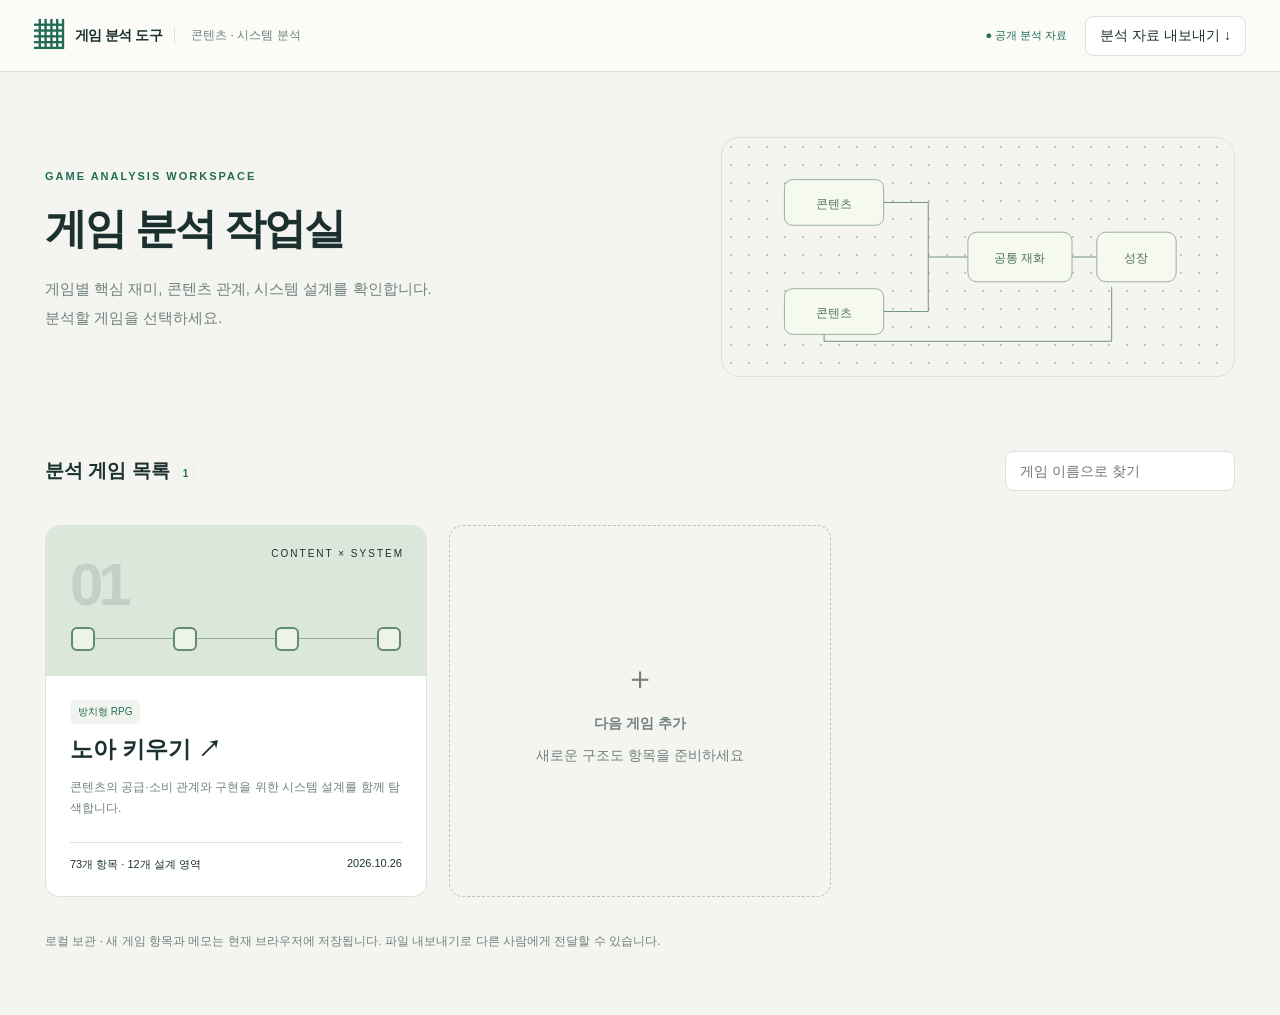
==== index.html @ ace0ba77 "Publish game analysis tool with source and update log" ====
<!doctype html><html lang="ko"><head><meta charset="utf-8"><meta name="viewport" content="width=device-width,initial-scale=1"><title>게임 분석 도구</title><style>:root{--ink:#1b302f;--muted:#70817d;--green:#226c56;--paper:#f4f5f0;--line:#dce3db;--orange:#bb733f;--resource:#b67822;--content:#397b93;--growth:#7c64a6;--exchange:#b26648;--result:#24785c}*{box-sizing:border-box}body{margin:0;background:var(--paper);color:var(--ink);font-family:'Malgun Gothic','Segoe UI',sans-serif;font-size:14px}button,input,select,textarea{font:inherit}button,a,select{touch-action:manipulation}button{border:1px solid var(--line);background:#fff;border-radius:8px;padding:10px 14px;cursor:pointer;color:var(--ink);transition:background .15s}button:hover{background:#eaf0e8}button:disabled{opacity:.45;cursor:default}button:focus-visible,a:focus-visible,input:focus-visible,select:focus-visible,summary:focus-visible{outline:3px solid #d1aa61;outline-offset:3px}a{color:inherit;text-decoration:none}.top{height:72px;padding:0 34px;display:flex;align-items:center;justify-content:space-between;border-bottom:1px solid var(--line);background:#fbfcf8;gap:16px}.brand{font-weight:800;letter-spacing:3px;display:flex;align-items:center;gap:12px}.brandmark{font-size:29px;color:var(--green)}.brandko{font-size:12px;font-weight:400;letter-spacing:0;border-left:1px solid var(--line);padding-left:16px;color:var(--muted)}.topright{display:flex;align-items:center;gap:18px}.localbadge{font-size:11px;color:var(--green)}.eyebrow{font-size:11px;letter-spacing:2px;color:var(--green);font-weight:bold}.library{max-width:1250px;margin:65px auto;padding:0 30px}.hero{display:grid;grid-template-columns:1.2fr 1fr;gap:60px;align-items:center;margin-bottom:65px}.hero h1{font-size:42px;letter-spacing:-2px;line-height:1.35;margin:18px 0}.hero p{font-size:15px;color:var(--muted);line-height:1.9}.hero-art{height:240px;background:radial-gradient(#bcccb8 1px,transparent 1px);background-size:18px 18px;border:1px solid var(--line);border-radius:18px;position:relative;overflow:hidden}.hero-art svg{width:100%;height:100%}.listbar{display:flex;justify-content:space-between;align-items:center;margin:25px 0}.listbar h2{font-size:19px}.librarysearch{padding:11px 14px;border:1px solid var(--line);border-radius:8px;background:white;width:230px}.games{display:grid;grid-template-columns:repeat(3,1fr);gap:22px}.gamecard{border:1px solid var(--line);background:#fff;border-radius:14px;overflow:hidden;transition:transform .2s,box-shadow .2s;display:block}.gamecard:hover{transform:translateY(-3px);box-shadow:0 10px 30px #1a332a12}.gamecover{height:150px;background:#dce7dc;position:relative;overflow:hidden;padding:24px}.gamecover .coverno{font-size:60px;letter-spacing:-5px;opacity:.12;font-weight:900}.gamecover .coverlabel{position:absolute;right:22px;top:22px;font-size:10px;letter-spacing:2px}.coverdots{position:absolute;left:25px;right:25px;bottom:25px;display:flex;align-items:center}.coverdots i{width:24px;height:24px;border:2px solid #618b73;border-radius:6px;background:#edf3e9}.coverdots b{height:1px;background:#92ad92;flex:1}.gamebody{padding:24px}.gamebody h3{font-size:23px;margin:10px 0}.gamebody p{font-size:12px;color:var(--muted);line-height:1.8}.meta{display:flex;justify-content:space-between;font-size:11px;border-top:1px solid var(--line);padding-top:14px;margin-top:22px}.tag{display:inline-block;font-size:10px;padding:5px 8px;border-radius:5px;background:#f1f4ee;color:var(--green)}.addcard{display:flex;flex-direction:column;align-items:center;justify-content:center;min-height:330px;background:transparent;border:1px dashed #b5c7b6;color:var(--muted);gap:14px}.addcard b{font-size:32px;font-weight:300}.libraryfoot{margin-top:36px;font-size:12px;color:var(--muted)}.gamehead{padding:24px 32px 20px}.breadcrumb{font-size:12px;color:var(--muted);margin-bottom:20px}.breadcrumb a:hover{text-decoration:underline}.gametitle{display:flex;align-items:center;gap:16px}.gametitle h1{font-size:30px;margin:0}.gamehead p{color:var(--muted);margin:12px 0}.tiles{display:grid;grid-template-columns:1fr 1fr;gap:14px;max-width:900px;margin-top:22px}.tile{text-align:left;display:grid;grid-template-columns:38px 1fr auto;gap:12px;align-items:center;padding:16px 20px;background:#fff}.tile.active{border:1.5px solid var(--green);background:#edf4ec}.tileicon{font-size:24px;color:var(--green)}.tile strong{display:block;font-size:15px;margin-bottom:5px}.tile small{color:var(--muted);font-size:11px}.tile .arrow{font-size:21px}.workspace{margin:0 24px 24px;background:#fff;border:1px solid var(--line);border-radius:12px;overflow:hidden}.mapbar{padding:15px 18px;display:flex;flex-wrap:wrap;align-items:center;gap:10px;border-bottom:1px solid var(--line);background:#fff}.mapbar h2{margin:0 15px 0 0;font-size:16px}.mapbar input{border:1px solid var(--line);border-radius:7px;padding:9px 12px;width:220px}.mapbar select{padding:9px;border:1px solid var(--line);border-radius:7px;background:white;max-width:210px}.spacer{flex:1}.smallbtn{padding:8px 10px;font-size:12px}.maphint{font-size:11px;color:var(--muted);padding:10px 18px;border-bottom:1px solid var(--line);display:flex;justify-content:space-between;gap:10px;background:#fafcf8}.legend{display:flex;gap:17px;flex-wrap:wrap}.legend span:before{content:'';display:inline-block;width:8px;height:8px;border-radius:3px;margin-right:5px;background:var(--c)}.maplayout{position:relative;display:flex}.viewport{height:680px;min-height:55vh;width:100%;overflow:auto;background-color:#f9fbf8;background-image:radial-gradient(#ccd8cb .7px,transparent .7px);background-size:22px 22px;position:relative;scrollbar-width:auto;scrollbar-color:#9aae99 #e8eee5}.viewport::-webkit-scrollbar{height:16px;width:12px}.viewport::-webkit-scrollbar-thumb{background:#9aae99;border:3px solid #e8eee5;border-radius:10px}.viewport::-webkit-scrollbar-track{background:#e8eee5}.mapworld{transform-origin:0 0;position:relative}.mapsvg{display:block;overflow:visible}.mapnode{cursor:pointer;outline:none}.mapnode rect{transition:stroke-width .15s,opacity .15s}.mapnode:hover rect,.mapnode:focus rect{stroke-width:2.4}.mapnode text{pointer-events:none}.mapnode.dim{opacity:.3}.mapnode.selected rect{stroke-width:3;filter:drop-shadow(0 4px 5px #18392322)}.edge{fill:none;stroke:#a4b9ab;stroke-width:1.2;opacity:.25;pointer-events:none}.edge.on{stroke:#4b7c5f;stroke-width:2.5;opacity:1}.edge.off{opacity:.045}.edge-label{font-size:11px;fill:#38634b;paint-order:stroke;stroke:#f9fbf8;stroke-width:5px;stroke-linejoin:round;pointer-events:none}.column-label{font-size:17px;font-weight:700;fill:#7b8e80;letter-spacing:1px}.panel{width:340px;flex-shrink:0;background:#fff;border-left:1px solid var(--line);max-height:680px;overflow:auto;padding:23px;display:none}.panel.open{display:block}.panelclose{float:right;padding:4px 8px;border:0;background:transparent}.panel h2{font-size:22px;line-height:1.5;margin-top:14px}.panel p{font-size:12px;line-height:1.9;color:var(--muted)}.panel h3{font-size:12px;margin:24px 0 10px}.panel ul{padding-left:16px;font-size:12px;line-height:1.9}.relationbutton{display:flex;justify-content:space-between;text-align:left;width:100%;margin:5px 0;font-size:12px;padding:9px}.relationbutton span{color:var(--muted);font-size:10px}.status{font-size:10px;padding:5px 8px;display:inline-block;border-radius:4px;background:#edf4ec;color:var(--green)}.status.proposal{background:#f0eafa;color:#715391}.status.unknown{background:#fff1d8;color:#987427}.panel textarea{width:100%;height:90px;border:1px solid var(--line);border-radius:7px;padding:10px;resize:vertical;font-size:12px}.savehint{font-size:10px!important}.sectionjump{display:flex;overflow:auto;gap:8px;padding:12px 18px;border-top:1px solid var(--line);background:#fff;white-space:nowrap}.sectionjump button{font-size:11px;padding:7px 12px}.mapfooter{display:flex;justify-content:space-between;padding:10px 18px;font-size:11px;color:var(--muted);background:#f7f9f4}.detailsarea{padding:25px 32px 65px}.detailsarea>h2{font-size:18px}.detailsarea>p{color:var(--muted);font-size:12px}.specgrid{display:grid;grid-template-columns:repeat(3,1fr);gap:15px}.specbox{background:white;border:1px solid var(--line);border-radius:10px;padding:18px}.specbox h3{font-size:15px;margin-top:0}.specbox p{font-size:12px;line-height:1.8;color:var(--muted)}.specbox button{font-size:12px}.schematable{width:100%;border-collapse:collapse;font-size:11px;margin:10px 0;overflow-wrap:anywhere}.schematable td,.schematable th{text-align:left;padding:8px;border-bottom:1px solid var(--line);vertical-align:top}.schematable th{color:var(--green);width:36%}.schematable code{font-size:10px}.systemdetail{background:white;border:1px solid var(--line);border-radius:10px;padding:25px;margin-top:20px;display:grid;grid-template-columns:1fr 1.4fr;gap:35px}.systemdetail h3{margin:0 0 10px}.systemdetail h4{font-size:12px;margin-top:25px}.systemdetail ul{padding-left:18px;font-size:12px;line-height:1.9}.notice{background:#f4f0e5;color:#80683c!important;padding:12px;border-radius:7px;font-size:12px;line-height:1.8}.empty{padding:60px;text-align:center;color:var(--muted)}dialog{max-width:520px;width:calc(100% - 35px);border:1px solid var(--line);border-radius:15px;padding:30px;color:var(--ink);box-shadow:0 20px 100px #0003}dialog::backdrop{background:#18332755}dialog h2{font-size:24px}dialog p{font-size:13px;line-height:1.9;color:var(--muted)}dialog label{display:block;font-size:12px;margin:18px 0}dialog input:not([type=checkbox]){display:block;width:100%;padding:12px;border:1px solid var(--line);border-radius:7px;margin-top:7px}.dialogbuttons{display:flex;justify-content:flex-end;gap:10px;margin-top:25px}.primary{background:var(--green);color:#fff;border-color:var(--green)}.primary:hover{background:#1a5745}.check{display:flex;align-items:center;gap:8px}#toast{position:fixed;bottom:25px;left:50%;transform:translateX(-50%);padding:13px 22px;background:#203e31;color:white;border-radius:9px;opacity:0;pointer-events:none;z-index:100;transition:opacity .2s;font-size:13px}#toast.visible{opacity:1}.tablewrap{overflow:auto}.legacytable{border-collapse:collapse;font-size:12px;min-width:1100px;width:100%}.legacytable th,.legacytable td{border:1px solid var(--line);padding:12px;vertical-align:top;background:#fff}.legacytable th{background:#e9f0e6}.legacytable ul{padding-left:15px;line-height:1.8;margin:0}details{margin:12px 0}summary{cursor:pointer;font-size:13px;padding:13px;background:#eaf0e6;border-radius:7px}.searchresults{display:flex;gap:7px;overflow:auto;max-width:100%;padding:0 18px;background:#f7faf5}.searchresults:not(:empty){padding:9px 18px}.searchresults button{white-space:nowrap;font-size:11px;padding:7px}.keyboardhint{font-size:11px;color:var(--muted)}@media(max-width:900px){.brandko{display:none}.top{padding:0 16px}.localbadge{display:none}.topright{gap:5px}.hero{grid-template-columns:1fr;gap:20px}.hero-art{height:170px}.hero h1{font-size:33px}.games{grid-template-columns:repeat(2,1fr)}.specgrid{grid-template-columns:1fr 1fr}.panel{position:absolute;right:0;top:0;z-index:4;box-shadow:-8px 0 25px #18392315;max-width:90%}.systemdetail{grid-template-columns:1fr}.maphint{flex-direction:column}.tiles{grid-template-columns:1fr 1fr}.tile{padding:12px;grid-template-columns:1fr}.tileicon,.tile .arrow{display:none}.workspace{margin:0 10px 20px}.gamehead{padding:20px}.detailsarea{padding:20px}.hero-art{display:none}}@media(max-width:550px){.games,.specgrid{grid-template-columns:1fr}.library{margin-top:30px}.topright button{font-size:11px;padding:9px}.brand{font-size:14px}.listbar{align-items:flex-start;gap:10px;flex-direction:column}.mapbar input{width:170px}.mapbar h2{width:100%}.viewport{height:620px}.gametitle h1{font-size:24px}}

.workspace.expanded{position:fixed;inset:8px;margin:0;z-index:50;box-shadow:0 0 0 20px #f4f5f0}.expanded .viewport{height:calc(100vh - 202px);min-height:0}.expanded .panel{max-height:calc(100vh - 202px)}.fielditem{display:inline-block;margin:4px 8px 4px 0}.fielditem code{display:block;color:#88958c}.schematable td{line-height:1.6}.mapnode.selected{opacity:1}

.workspace.expanded{display:flex;flex-direction:column}.expanded .maplayout{flex:1;min-height:0}.expanded .viewport{height:100%;min-height:0}.expanded .panel{height:100%;max-height:none}.expanded .mapbar,.expanded .maphint,.expanded .sectionjump,.expanded .mapfooter,.expanded .searchresults{flex-shrink:0}

.viewport{cursor:grab;touch-action:none;user-select:none}.viewport.panning,.viewport.panning *{cursor:grabbing!important}.viewport .mapnode{cursor:pointer}

.tiles{grid-template-columns:repeat(3,minmax(0,1fr))}@media(max-width:800px){.tiles{grid-template-columns:1fr}}

.cyclemap .edge{opacity:.8;stroke-width:2}.cyclemap .edge.off{opacity:.08}.cyclemap .edge-label{paint-order:stroke;stroke:#f8faf7;stroke-width:5px;stroke-linejoin:round}.return-link{cursor:pointer}.return-link:hover rect{fill:#e2eee5;stroke-width:2}

.fun-summary{margin-top:18px;padding:18px 22px;background:#edf3e9;border-left:3px solid #528365;display:flex;gap:18px;flex-wrap:wrap;color:#31543d}.fun-summary small{color:#748275}

.loop-entry{max-width:1440px;margin:auto;padding:26px 32px 50px}.loop-intro{display:grid;grid-template-columns:1.3fr 1fr;gap:60px;align-items:center;padding:30px 0 36px}.loop-kicker{color:#5b765d;font-size:13px;letter-spacing:2px;font-weight:700}.loop-intro h1{font-size:clamp(32px,3.6vw,54px);letter-spacing:-2px;line-height:1.19;margin:17px 0;color:#173d31}.loop-intro p{font-size:15px;line-height:1.9;color:#677668}.fun-pillars{display:grid;gap:18px}.fun-pillars>div{display:flex;gap:18px;align-items:center;padding-bottom:15px;border-bottom:1px solid #dce3d8}.fun-pillars b{font-size:13px;color:#79906c}.fun-pillars strong{display:block;font-size:17px;color:#294c38}.fun-pillars small{display:block;margin-top:6px;color:#72806f;font-size:13px}.loop-tabs{display:flex;gap:32px;margin-bottom:22px;border-bottom:1px solid #d7dfd3}.loop-tabs a{padding:14px 0;color:#788675;font-weight:600;text-decoration:none}.loop-tabs a.active{color:#214f39;border-bottom:3px solid #426846}.cycle-stage{background:#14382f;border-radius:24px;overflow:hidden;box-shadow:0 18px 48px #183d3014}.cycle-stage>header{display:flex;justify-content:space-between;align-items:center;padding:28px 34px 0;color:#f1f4e7}.cycle-stage>header span{font-size:10px;letter-spacing:3px;color:#b5cd90}.cycle-stage h2{font-size:22px;margin:8px 0 0}.cycle-stage>header button{background:transparent;color:#dbe7cf;border-color:#567464}.cycle-surface{width:100%;overflow:auto;cursor:grab;touch-action:none}.showcase-svg{display:block;width:100%;min-width:780px;height:auto}.cycle-step{cursor:pointer;outline:none}.cycle-step rect{transition:fill .18s,stroke .18s}.cycle-step:hover rect,.cycle-step:focus-visible rect{fill:#e7edce;stroke:#bdd985;stroke-width:3}.cycle-step.chosen rect{fill:#d9e9b0;stroke:#c3df82;stroke-width:4}.cycle-caption{display:flex;gap:24px;align-items:baseline;margin:0 34px 24px;padding:18px 0;border-top:1px solid #547362;color:#d7e3d3;min-height:62px}.cycle-caption span{white-space:nowrap;color:#c7dc92;font-size:13px;font-weight:600}.cycle-caption p{margin:0;font-size:14px;line-height:1.7}.support-loops{display:grid;grid-template-columns:repeat(3,1fr);background:#edf1e5;gap:1px}.support-loops article{padding:26px 30px;border-right:1px solid #d6dfca}.support-loops span{color:#798b65;font-size:12px}.support-loops h3{font-size:16px;margin:11px 0;color:#294f38}.support-loops p{font-size:13px;line-height:1.8;color:#74806d}.support-loops b{font-size:12px;font-weight:500;color:#587446}.cycle-footnote{font-size:12px;color:#85907c;margin:20px 0}@media(max-width:800px){.loop-entry{padding:20px 18px}.loop-intro{grid-template-columns:1fr;gap:24px}.loop-tabs{gap:18px;font-size:12px}.support-loops{grid-template-columns:1fr}.cycle-caption{display:block}.cycle-caption p{margin-top:10px}}

.loop-intro{grid-template-columns:1fr;padding:22px 0 30px;gap:22px}.loop-intro h1{font-size:32px;margin:12px 0}.loop-intro h1 br{display:none}.loop-intro>div>p{display:none}.fun-pillars{grid-template-columns:repeat(3,1fr);gap:16px}.fun-pillars>div{align-items:flex-start;padding:22px 18px;background:#eaf0e1;border:1px solid #dce5cf;border-radius:12px}.fun-pillars strong{font-size:17px;line-height:1.5}.fun-pillars small{line-height:1.7}@media(max-width:800px){.fun-pillars{grid-template-columns:1fr}.loop-intro h1{font-size:27px}}

.compact-loop{padding-top:15px}.compact-title{display:flex;align-items:baseline;gap:18px;margin:12px 0}.compact-title h1{font-size:25px;margin:0}.compact-title span{font-size:13px;color:#71816b}.compact-loop .fun-pillars>div{padding:16px}.compact-loop .fun-pillars strong{font-size:16px}.compact-loop .loop-tabs{margin:12px 0 14px}.compact-loop .cycle-stage>header{padding:18px 28px 0}.compact-loop .cycle-stage h2{font-size:18px;margin:0}.compact-loop .cycle-caption{margin:0 28px;padding:12px 0;min-height:48px}.compact-loop .cycle-footnote{margin:10px 0}

.atlas-navigation{margin:24px 0}.nav-heading{display:flex;align-items:baseline;gap:16px;margin:0 0 12px}.nav-heading strong{color:#294a38;font-size:15px}.nav-heading span{color:#84907e;font-size:12px}.atlas-cards{display:grid;grid-template-columns:repeat(3,minmax(0,1fr));gap:14px}.atlas-choice{display:block;text-decoration:none;background:#fff;border:1px solid #ccd9c7;border-radius:12px;padding:19px 21px;transition:background .15s,transform .15s,box-shadow .15s;color:#234833}.atlas-choice:hover{transform:translateY(-3px);background:#f2f6eb;box-shadow:0 8px 20px #244e3210}.atlas-choice:focus-visible{outline:3px solid #56815c;outline-offset:3px}.atlas-choice.current{background:#e6eedb;border:2px solid #6d8c59;padding:18px 20px}.choice-top{display:flex;justify-content:space-between;color:#819374;font-size:11px}.choice-top b{font-weight:500;color:#426837}.atlas-choice h3{font-size:21px;margin:12px 0 7px;letter-spacing:-.5px}.atlas-choice p{font-size:13px;color:#71806a;margin:0 0 20px}.atlas-choice>strong{font-size:12px;font-weight:600;color:#3b6b40}.atlas-quick{position:fixed;top:10px;left:50%;transform:translate(-50%,-100px);opacity:0;pointer-events:none;z-index:90;background:#fffffff5;box-shadow:0 6px 28px #173b3026;border:1px solid #cfdac7;border-radius:12px;padding:8px;display:flex;gap:5px;align-items:center;transition:transform .18s,opacity .18s;white-space:nowrap}.atlas-quick.visible{transform:translate(-50%,0);opacity:1;pointer-events:auto}.atlas-quick>span{font-size:12px;color:#71826c;padding:0 12px}.atlas-quick a{padding:10px 15px;border-radius:7px;font-size:13px;text-decoration:none;color:#49603f}.atlas-quick a[aria-current]{background:#214d39;color:white}.atlas-quick a:hover{background:#e6eedb;color:#214d39}@media(max-width:700px){.atlas-cards{grid-template-columns:1fr}.atlas-choice p{margin-bottom:10px}.atlas-quick>span{display:none}.atlas-quick a{padding:10px;font-size:12px}}

.atlas-cards{grid-template-columns:repeat(2,minmax(0,1fr))}.compact-loop .cycle-stage{margin-top:22px}.compact-loop .atlas-navigation{border-top:1px solid #d6dfcd;padding-top:22px}@media(max-width:700px){.atlas-cards{grid-template-columns:1fr}}

.back-actions{display:flex;align-items:center;gap:10px;margin:0 0 20px}.back-actions a{display:inline-flex;padding:9px 14px;border:1px solid #cbd9c6;border-radius:8px;background:#fff;text-decoration:none;color:#30513b;font-size:13px;font-weight:600}.back-actions a:hover{background:#e6eedb;border-color:#7e9b69}.back-actions a:focus-visible{outline:3px solid #71965d;outline-offset:2px}.back-actions span{font-size:12px;color:#85917c;margin-left:6px}.brand{letter-spacing:-.5px}.brandko{letter-spacing:0}.hero h1{font-size:42px}@media(max-width:700px){.brandko,.back-actions span{display:none}.atlas-quick a{font-size:11px;padding:9px 7px}}
</style></head><body>
<header class="top"><a href="#" class="brand"><span class="brandmark">▦</span> 게임 분석 도구 <span class="brandko">콘텐츠 · 시스템 분석</span></a><div class="topright"><span class="localbadge">● 공개 분석 자료</span><button id="export">분석 자료 내보내기 ↓</button></div></header>
<main id="app"></main>
<dialog id="newDialog"><form id="newForm"><span class="eyebrow">NEW GAME</span><h2>게임 항목 추가</h2><p>빈 구조도 항목을 이 브라우저에 보관합니다.</p><label>게임 이름<input name="name" required maxlength="60" placeholder="게임 이름을 입력하세요"></label><label>장르<input name="genre" maxlength="50" placeholder="예: 액션 RPG"></label><div class="dialogbuttons"><button type="button" data-close>취소</button><button class="primary">추가</button></div></form></dialog>
<dialog id="exportDialog"><span class="eyebrow">SHARE A COPY</span><h2>분석 자료 내보내기</h2><p>구조도와 게임 목록이 담긴 HTML 파일을 내려받습니다. 받는 사람은 브라우저에서 열어 볼 수 있습니다.</p><p class="notice">공개 분석 자료입니다. 개인 메모와 추가한 게임 항목은 현재 브라우저에만 저장됩니다. 메모를 포함하여 내보낼 때는 공유할 내용을 확인하세요.</p><label class="check"><input type="checkbox" id="includeNotes"> 이 브라우저에 저장한 메모도 포함</label><div class="dialogbuttons"><button data-close>취소</button><button class="primary" id="download">파일 내려받기</button></div></dialog>
<div id="toast" role="status"></div><script id="atlas-data" type="application/json">{"version": 1, "title": "게임 구조도 아카이브", "games": [{"id": "noah", "name": "노아 키우기", "genre": "방치형 RPG", "description": "콘텐츠의 공급·소비 관계와 구현을 위한 시스템 설계를 함께 탐색합니다.", "updated": "2026.10.26", "loop": {"nodes": [{"id": "play", "label": "01 자동 전투·파밍", "kind": "content", "x": 60, "y": 130, "w": 280, "h": 105, "desc": "필드 사냥 · 재료 던전", "status": "기획 해석"}, {"id": "earn", "label": "02 보상 축적", "kind": "resource", "x": 430, "y": 130, "w": 280, "h": 105, "desc": "골드 · 경험치 · 전용 재료", "status": "기획 해석"}, {"id": "grow", "label": "03 성장·편성", "kind": "growth", "x": 800, "y": 130, "w": 280, "h": 105, "desc": "스탯 · 장비 · 스킬 · 동료", "status": "기획 해석"}, {"id": "test", "label": "04 성장 확인", "kind": "result", "x": 1170, "y": 130, "w": 280, "h": 105, "desc": "스테이지 · 탑 · 보스 도전", "status": "기획 해석"}, {"id": "goal", "label": "05 다음 목표", "kind": "result", "x": 1170, "y": 440, "w": 280, "h": 105, "desc": "막힌 단계 · 각성 · 수집 목표", "status": "기획 해석"}, {"id": "choose", "label": "06 필요한 재료 선택", "kind": "content", "x": 60, "y": 440, "w": 280, "h": 105, "desc": "부족한 재료의 파밍처로 복귀", "status": "기획 해석"}, {"id": "idle", "label": "시간 축적", "kind": "content", "x": 430, "y": 770, "w": 280, "h": 105, "desc": "오프라인 보상 · 정령 파견", "status": "기획 해석"}, {"id": "collect", "label": "수집·중복 활용", "kind": "growth", "x": 800, "y": 770, "w": 280, "h": 105, "desc": "소환 → 신규 획득 · 강화 · 추가 성장(확인 필요)", "status": "기획 해석"}, {"id": "mission", "label": "행동 목표·보상", "kind": "content", "x": 1170, "y": 770, "w": 280, "h": 105, "desc": "미션 · 업적 · 패스 진행", "status": "기획 해석"}], "edges": [{"source": "play", "target": "earn", "label": "직접 보상"}, {"source": "earn", "target": "grow", "label": "재료 투입"}, {"source": "grow", "target": "test", "label": "성능 변화"}, {"source": "test", "target": "goal", "label": "다음 도전 설정"}, {"source": "goal", "target": "choose", "label": "성장 과제 선택"}, {"source": "choose", "target": "play", "label": "반복 파밍"}, {"source": "idle", "target": "earn", "label": "복귀 후 보상 수령"}, {"source": "earn", "target": "collect", "label": "소환 재화 사용"}, {"source": "collect", "target": "grow", "label": "보유·편성·강화"}, {"source": "test", "target": "mission", "label": "목표 진행"}, {"source": "mission", "target": "earn", "label": "달성 보상"}], "width": 1550, "height": 1050}, "nodes": [{"id": "field", "label": "필드·스테이지", "kind": "content", "x": 60, "y": 160, "desc": "자동 사냥 · 보스 · 반복", "items": ["골드", "경험치"], "status": "관찰 확인"}, {"id": "offline", "label": "오프라인 보상", "kind": "content", "x": 60, "y": 305, "desc": "접속하지 않은 시간의 보상", "items": ["골드", "경험치"], "status": "관찰 확인"}, {"id": "quests", "label": "미션", "kind": "content", "x": 60, "y": 450, "desc": "일일 · 주간 · 반복", "items": ["완료 보상", "단계 보상"], "status": "관찰 확인"}, {"id": "achieve", "label": "업적", "kind": "content", "x": 60, "y": 595, "desc": "처치 · 보스 참여 누적", "items": ["다이아", "칭호"], "status": "관찰 확인"}, {"id": "attendance", "label": "출석", "kind": "content", "x": 60, "y": 740, "desc": "일일 · 신규 출석", "items": ["다이아", "강화석", "소환권"], "status": "관찰 확인"}, {"id": "passes", "label": "패스", "kind": "content", "x": 60, "y": 885, "desc": "레벨업 · 몬스터 · 시즌", "items": ["무료 보상", "프리미엄 보상"], "status": "관찰 확인"}, {"id": "events", "label": "이벤트", "kind": "content", "x": 60, "y": 1030, "desc": "7일 미션 · 카페 쿠폰", "items": ["다이아", "스킬 소환권"], "status": "관찰 확인"}, {"id": "dispatch", "label": "정령 파견", "kind": "content", "x": 60, "y": 1175, "desc": "동료 배치 · 등급 · 시간", "items": ["다이아", "종류별 강화석"], "status": "관찰 확인"}, {"id": "guildraid", "label": "길드 월드보스", "kind": "content", "x": 60, "y": 1320, "desc": "길드 총피해 · 일일 도전", "items": ["골드·다이아 보상 표시", "정산 조건 확인 필요"], "status": "확인 필요"}, {"id": "worldboss", "label": "월드보스", "kind": "content", "x": 60, "y": 1465, "desc": "주간 도전 · 단계 보상", "items": ["최초 클리어 다이아", "추가 보상 확인 필요"], "status": "관찰 확인"}, {"id": "weaponDungeon", "label": "작열하는 대지", "kind": "content", "x": 520, "y": 160, "desc": "무기 강화석", "items": [], "status": "관찰 확인"}, {"id": "armorDungeon", "label": "설산의 얼음 동굴", "kind": "content", "x": 520, "y": 305, "desc": "방어구 강화석", "items": [], "status": "관찰 확인"}, {"id": "accDungeon", "label": "숨겨진 깊은 숲", "kind": "content", "x": 520, "y": 450, "desc": "장신구 강화석", "items": [], "status": "관찰 확인"}, {"id": "goldDungeon", "label": "금광 보물 던전", "kind": "content", "x": 520, "y": 595, "desc": "골드", "items": [], "status": "관찰 확인"}, {"id": "diaDungeon", "label": "다이아 광산", "kind": "content", "x": 520, "y": 740, "desc": "다이아", "items": [], "status": "관찰 확인"}, {"id": "relicDungeon", "label": "유물이 넘쳐나는 유적지", "kind": "content", "x": 520, "y": 885, "desc": "유물", "items": [], "status": "관찰 확인"}, {"id": "awakeningDungeon", "label": "각성 던전", "kind": "content", "x": 520, "y": 1030, "desc": "각성 클리어 조건", "items": [], "status": "관찰 확인"}, {"id": "tower", "label": "무한 탑", "kind": "content", "x": 520, "y": 1175, "desc": "층 진행 · 다이아", "items": [], "status": "관찰 확인"}, {"id": "gold", "label": "골드", "kind": "resource", "x": 1220, "y": 140, "desc": "공급처와 사용처가 모이는 공통 노드", "items": ["직접 지급 콘텐츠만 획득처로 연결", "입장권 구매는 골드 획득처가 아님", "골드 판매 상품의 존재 여부는 확인 필요"], "status": "관찰 확인"}, {"id": "xp", "label": "경험치", "kind": "resource", "x": 1220, "y": 273, "desc": "레벨 성장에 사용되는 경험치 보상", "items": [], "status": "관찰 확인"}, {"id": "dia", "label": "다이아", "kind": "resource", "x": 1220, "y": 406, "desc": "공급처와 사용처가 모이는 공통 노드", "items": [], "status": "관찰 확인"}, {"id": "wstone", "label": "무기 강화석", "kind": "resource", "x": 1220, "y": 539, "desc": "공급처와 사용처가 모이는 공통 노드", "items": [], "status": "관찰 확인"}, {"id": "astone", "label": "방어구 강화석", "kind": "resource", "x": 1220, "y": 672, "desc": "공급처와 사용처가 모이는 공통 노드", "items": [], "status": "관찰 확인"}, {"id": "jstone", "label": "장신구 강화석", "kind": "resource", "x": 1220, "y": 805, "desc": "공급처와 사용처가 모이는 공통 노드", "items": [], "status": "관찰 확인"}, {"id": "cstone", "label": "동료 강화석", "kind": "resource", "x": 1220, "y": 938, "desc": "공급처와 사용처가 모이는 공통 노드", "items": [], "status": "관찰 확인"}, {"id": "relic", "label": "유물", "kind": "resource", "x": 1220, "y": 1071, "desc": "공급처와 사용처가 모이는 공통 노드", "items": [], "status": "관찰 확인"}, {"id": "treasure", "label": "보물", "kind": "resource", "x": 1220, "y": 1204, "desc": "공급처와 사용처가 모이는 공통 노드", "items": [], "status": "관찰 확인"}, {"id": "bosscoin", "label": "보스 코인", "kind": "resource", "x": 1220, "y": 1337, "desc": "공급처와 사용처가 모이는 공통 노드", "items": [], "status": "확인 필요"}, {"id": "stella", "label": "스텔라", "kind": "resource", "x": 1220, "y": 1470, "desc": "공급처와 사용처가 모이는 공통 노드", "items": [], "status": "관찰 확인"}, {"id": "shop", "label": "상점", "kind": "exchange", "x": 1880, "y": 270, "desc": "일일 · 재화 · 보스 코인 · 패키지", "items": ["소환권 교환", "입장권 구매", "스텔라 상품", "마일리지 상세 확인 필요"], "status": "관찰 확인"}, {"id": "ad", "label": "광고 리워드", "kind": "source", "x": 520, "y": 1440, "desc": "무료 재화 · 소환권 · 일부 입장 기회", "items": [], "status": "관찰 확인"}, {"id": "cash", "label": "현금 상품", "kind": "source", "x": 520, "y": 1590, "desc": "상품과 스텔라 구매 경로", "items": ["조사 중 실제 구매하지 않음"], "status": "관찰 확인"}, {"id": "donate", "label": "길드 기부", "kind": "exchange", "x": 1880, "y": 1280, "desc": "일반 · 특별 기부", "items": ["다이아 소비", "랜덤 보물 획득"], "status": "관찰 확인"}, {"id": "wticket", "label": "무기 소환권", "kind": "resource", "x": 2420, "y": 180, "desc": "종류별 전용 소환권", "items": [], "status": "관찰 확인"}, {"id": "aticket", "label": "방어구 소환권", "kind": "resource", "x": 2420, "y": 330, "desc": "종류별 전용 소환권", "items": [], "status": "관찰 확인"}, {"id": "jticket", "label": "장신구 소환권", "kind": "resource", "x": 2420, "y": 480, "desc": "종류별 전용 소환권", "items": [], "status": "관찰 확인"}, {"id": "sticket", "label": "스킬 소환권", "kind": "resource", "x": 2420, "y": 630, "desc": "종류별 전용 소환권", "items": [], "status": "관찰 확인"}, {"id": "cticket", "label": "동료 소환권", "kind": "resource", "x": 2420, "y": 780, "desc": "종류별 전용 소환권", "items": [], "status": "관찰 확인"}, {"id": "wsummon", "label": "무기 소환", "kind": "exchange", "x": 2940, "y": 180, "desc": "소환권 또는 다이아 사용", "items": [], "status": "관찰 확인"}, {"id": "asummon", "label": "방어구 소환", "kind": "exchange", "x": 2940, "y": 330, "desc": "소환권 또는 다이아 사용", "items": [], "status": "관찰 확인"}, {"id": "jsummon", "label": "장신구 소환", "kind": "exchange", "x": 2940, "y": 480, "desc": "소환권 또는 다이아 사용", "items": [], "status": "관찰 확인"}, {"id": "ssummon", "label": "스킬 소환", "kind": "exchange", "x": 2940, "y": 630, "desc": "소환권 또는 다이아 사용", "items": [], "status": "관찰 확인"}, {"id": "csummon", "label": "동료 소환", "kind": "exchange", "x": 2940, "y": 780, "desc": "소환권 또는 다이아 사용", "items": [], "status": "관찰 확인"}, {"id": "stats", "label": "스탯 강화", "kind": "growth", "x": 4140, "y": 160, "desc": "골드 소비 → 능력치 상승", "items": [], "status": "관찰 확인"}, {"id": "relicUp", "label": "유물 강화", "kind": "growth", "x": 4140, "y": 1900, "desc": "유물 사용 → 전투·파밍 보너스", "items": [], "status": "관찰 확인"}, {"id": "treasureUp", "label": "보물 강화", "kind": "growth", "x": 4140, "y": 2060, "desc": "보물 사용 → 길드 연계 효과", "items": [], "status": "관찰 확인"}, {"id": "codex", "label": "도감 단계 성장", "kind": "growth", "x": 4140, "y": 2220, "desc": "몬스터 처치 누적 조건 · 소비 재료 아님", "items": [], "status": "관찰 확인"}, {"id": "power", "label": "전투 성능", "kind": "result", "x": 4920, "y": 860, "desc": "장착 · 보유 · 편성 · 능력치", "items": [], "status": "관찰 확인"}, {"id": "next", "label": "목표 스테이지 도전", "kind": "result", "x": 5400, "y": 860, "desc": "성장한 전투 성능으로 돌파 시도", "items": ["반복 흐름은 콘텐츠 순환도에서 확인"], "status": "관찰 확인"}, {"id": "entry-weaponDungeon", "label": "작열하는 대지 입장권", "kind": "resource", "x": 2420, "y": 1080, "desc": "해당 콘텐츠 전용 · 다른 입장권과 구분", "items": [], "status": "관찰 확인"}, {"id": "entry-armorDungeon", "label": "설산의 얼음 동굴 입장권", "kind": "resource", "x": 2420, "y": 1215, "desc": "해당 콘텐츠 전용 · 다른 입장권과 구분", "items": [], "status": "관찰 확인"}, {"id": "entry-accDungeon", "label": "숨겨진 깊은 숲 입장권", "kind": "resource", "x": 2420, "y": 1350, "desc": "해당 콘텐츠 전용 · 다른 입장권과 구분", "items": [], "status": "관찰 확인"}, {"id": "entry-goldDungeon", "label": "금광 보물 던전 입장권", "kind": "resource", "x": 2420, "y": 1485, "desc": "해당 콘텐츠 전용 · 다른 입장권과 구분", "items": [], "status": "관찰 확인"}, {"id": "entry-diaDungeon", "label": "다이아 광산 입장권", "kind": "resource", "x": 2420, "y": 1620, "desc": "해당 콘텐츠 전용 · 다른 입장권과 구분", "items": [], "status": "관찰 확인"}, {"id": "entry-relicDungeon", "label": "유물이 넘쳐나는 유적지 입장권", "kind": "resource", "x": 2420, "y": 1755, "desc": "해당 콘텐츠 전용 · 다른 입장권과 구분", "items": [], "status": "관찰 확인"}, {"id": "entry-awakeningDungeon", "label": "각성 던전 입장권", "kind": "resource", "x": 2420, "y": 1890, "desc": "해당 콘텐츠 전용 · 다른 입장권과 구분", "items": [], "status": "관찰 확인"}, {"id": "entry-tower", "label": "무한 탑 입장권", "kind": "resource", "x": 2420, "y": 2025, "desc": "해당 콘텐츠 전용 · 다른 입장권과 구분", "items": [], "status": "관찰 확인"}, {"id": "entry-worldboss", "label": "월드보스 입장권", "kind": "resource", "x": 2420, "y": 2160, "desc": "해당 콘텐츠 전용 · 다른 입장권과 구분", "items": [], "status": "관찰 확인"}, {"id": "equipment", "label": "장비 획득", "kind": "growth", "x": 3520, "y": 500, "desc": "무기 · 방어구 · 장신구 / 신규·중복", "items": [], "status": "관찰 확인"}, {"id": "skill", "label": "스킬 획득", "kind": "growth", "x": 3520, "y": 1000, "desc": "신규 스킬 · 동일 스킬 중복", "items": [], "status": "관찰 확인"}, {"id": "companion", "label": "동료 획득", "kind": "growth", "x": 3520, "y": 1450, "desc": "신규 동료 · 동일 동료 중복", "items": [], "status": "관찰 확인"}, {"id": "level", "label": "캐릭터 레벨 성장", "kind": "growth", "x": 4140, "y": 320, "desc": "경험치 누적 → 레벨 상승", "items": [], "status": "관찰 확인"}, {"id": "weaponUp", "label": "무기 강화", "kind": "growth", "x": 4140, "y": 500, "desc": "무기 강화석 소비 → 강화 단계 상승", "items": [], "status": "관찰 확인"}, {"id": "armorUp", "label": "방어구 강화", "kind": "growth", "x": 4140, "y": 650, "desc": "방어구 강화석 소비 → 강화 단계 상승", "items": [], "status": "관찰 확인"}, {"id": "accessoryUp", "label": "장신구 강화", "kind": "growth", "x": 4140, "y": 800, "desc": "장신구 강화석 소비 → 강화 단계 상승", "items": [], "status": "관찰 확인"}, {"id": "equipmentMerge", "label": "장비 승급", "kind": "growth", "x": 4140, "y": 950, "desc": "동일 장비 중복 소비 → 상위 장비", "items": ["강화석과 별도 경로: 소환에서 얻은 동일 장비 중복 사용", "등급별 승급 수량·강화 상태 유지 규칙은 확인 필요"], "status": "관찰 확인"}, {"id": "skillUp", "label": "스킬 강화", "kind": "growth", "x": 4140, "y": 1100, "desc": "동일 스킬 중복 → 피해·쿨타임 변화", "items": [], "status": "관찰 확인"}, {"id": "companionUp", "label": "동료 강화", "kind": "growth", "x": 4140, "y": 1450, "desc": "동료 강화석 + 다이아 → 강화 단계", "items": [], "status": "관찰 확인"}, {"id": "awaken", "label": "캐릭터 각성", "kind": "growth", "x": 4140, "y": 1750, "desc": "레벨 + 각성 던전 클리어 조건", "items": [], "status": "관찰 확인"}, {"id": "equipmentEquip", "label": "장비 장착·보유 효과", "kind": "growth", "x": 4620, "y": 500, "desc": "획득 장비와 강화·승급 결과 적용", "items": [], "status": "관찰 확인"}, {"id": "skillEquip", "label": "스킬 편성", "kind": "growth", "x": 4620, "y": 1050, "desc": "획득·강화한 기술을 슬롯에 편성", "items": [], "status": "관찰 확인"}, {"id": "companionEquip", "label": "동료 편성·보유 효과", "kind": "growth", "x": 4620, "y": 1450, "desc": "동료 전투 배치 · 보유 보너스", "items": [], "status": "관찰 확인"}, {"id": "skin", "label": "스킨·슬롯 해금", "kind": "growth", "x": 4620, "y": 1750, "desc": "각성 보상 · 스킨 보유 효과", "items": ["스킨 장착 자체의 능력치 효과는 확인 필요"], "status": "관찰 확인"}], "edges": [{"source": "wticket", "target": "wsummon", "label": "사용"}, {"source": "dia", "target": "wsummon", "label": "대체 비용"}, {"source": "aticket", "target": "asummon", "label": "사용"}, {"source": "dia", "target": "asummon", "label": "대체 비용"}, {"source": "jticket", "target": "jsummon", "label": "사용"}, {"source": "dia", "target": "jsummon", "label": "대체 비용"}, {"source": "sticket", "target": "ssummon", "label": "사용"}, {"source": "dia", "target": "ssummon", "label": "대체 비용"}, {"source": "cticket", "target": "csummon", "label": "사용"}, {"source": "dia", "target": "csummon", "label": "대체 비용"}, {"source": "field", "target": "gold", "label": "보상"}, {"source": "field", "target": "xp", "label": "보상"}, {"source": "offline", "target": "gold", "label": "보상"}, {"source": "offline", "target": "xp", "label": "보상"}, {"source": "goldDungeon", "target": "gold", "label": "보상"}, {"source": "diaDungeon", "target": "dia", "label": "보상"}, {"source": "weaponDungeon", "target": "wstone", "label": "보상"}, {"source": "armorDungeon", "target": "astone", "label": "보상"}, {"source": "accDungeon", "target": "jstone", "label": "보상"}, {"source": "relicDungeon", "target": "relic", "label": "보상"}, {"source": "quests", "target": "dia", "label": "보상"}, {"source": "achieve", "target": "dia", "label": "보상"}, {"source": "events", "target": "dia", "label": "보상"}, {"source": "events", "target": "sticket", "label": "보상"}, {"source": "attendance", "target": "dia", "label": "보상"}, {"source": "passes", "target": "dia", "label": "보상"}, {"source": "tower", "target": "dia", "label": "보상"}, {"source": "dispatch", "target": "dia", "label": "보상"}, {"source": "guildraid", "target": "gold", "label": "보상 표시 · 정산 확인 필요"}, {"source": "guildraid", "target": "dia", "label": "보상 표시 · 정산 확인 필요"}, {"source": "worldboss", "target": "dia", "label": "보상"}, {"source": "dispatch", "target": "wstone", "label": "보상"}, {"source": "dispatch", "target": "astone", "label": "보상"}, {"source": "dispatch", "target": "jstone", "label": "보상"}, {"source": "dispatch", "target": "cstone", "label": "보상"}, {"source": "attendance", "target": "wstone", "label": "보상"}, {"source": "attendance", "target": "astone", "label": "보상"}, {"source": "attendance", "target": "jstone", "label": "보상"}, {"source": "passes", "target": "wstone", "label": "보상"}, {"source": "passes", "target": "astone", "label": "보상"}, {"source": "passes", "target": "jstone", "label": "보상"}, {"source": "shop", "target": "wticket", "label": "획득"}, {"source": "shop", "target": "aticket", "label": "획득"}, {"source": "ad", "target": "wticket", "label": "획득"}, {"source": "ad", "target": "aticket", "label": "획득"}, {"source": "attendance", "target": "wticket", "label": "획득"}, {"source": "attendance", "target": "aticket", "label": "획득"}, {"source": "shop", "target": "jticket", "label": "교환"}, {"source": "ad", "target": "jticket", "label": "보상"}, {"source": "shop", "target": "sticket", "label": "교환"}, {"source": "ad", "target": "sticket", "label": "보상"}, {"source": "shop", "target": "cticket", "label": "교환"}, {"source": "ad", "target": "cticket", "label": "보상"}, {"source": "passes", "target": "sticket", "label": "소환권 보상"}, {"source": "cash", "target": "stella", "label": "구매"}, {"source": "stella", "target": "passes", "label": "프리미엄"}, {"source": "stella", "target": "shop", "label": "교환"}, {"source": "bosscoin", "target": "shop", "label": "교환"}, {"source": "dia", "target": "shop", "label": "구매"}, {"source": "ad", "target": "dia", "label": "보상"}, {"source": "dia", "target": "donate", "label": "기부"}, {"source": "donate", "target": "treasure", "label": "랜덤 보상"}, {"source": "gold", "target": "stats", "label": "성장 재료"}, {"source": "relic", "target": "relicUp", "label": "성장 재료"}, {"source": "treasure", "target": "treasureUp", "label": "성장 재료"}, {"source": "stats", "target": "power", "label": "성장 효과"}, {"source": "relicUp", "target": "power", "label": "성장 효과"}, {"source": "treasureUp", "target": "power", "label": "성장 효과"}, {"source": "codex", "target": "power", "label": "성장 효과"}, {"source": "power", "target": "next", "label": "도전 능력"}, {"source": "shop", "target": "entry-weaponDungeon", "label": "입장권 구매"}, {"source": "entry-weaponDungeon", "target": "weaponDungeon", "label": "입장 비용"}, {"source": "shop", "target": "entry-armorDungeon", "label": "입장권 구매"}, {"source": "entry-armorDungeon", "target": "armorDungeon", "label": "입장 비용"}, {"source": "shop", "target": "entry-accDungeon", "label": "입장권 구매"}, {"source": "entry-accDungeon", "target": "accDungeon", "label": "입장 비용"}, {"source": "shop", "target": "entry-goldDungeon", "label": "입장권 구매"}, {"source": "entry-goldDungeon", "target": "goldDungeon", "label": "입장 비용"}, {"source": "shop", "target": "entry-diaDungeon", "label": "입장권 구매"}, {"source": "entry-diaDungeon", "target": "diaDungeon", "label": "입장 비용"}, {"source": "shop", "target": "entry-relicDungeon", "label": "입장권 구매"}, {"source": "entry-relicDungeon", "target": "relicDungeon", "label": "입장 비용"}, {"source": "shop", "target": "entry-awakeningDungeon", "label": "입장권 구매"}, {"source": "entry-awakeningDungeon", "target": "awakeningDungeon", "label": "입장 비용"}, {"source": "shop", "target": "entry-tower", "label": "입장권 구매"}, {"source": "entry-tower", "target": "tower", "label": "입장 비용"}, {"source": "shop", "target": "entry-worldboss", "label": "입장권 구매"}, {"source": "entry-worldboss", "target": "worldboss", "label": "입장 비용"}, {"source": "xp", "target": "level", "label": "경험치"}, {"source": "level", "target": "awaken", "label": "요구 레벨"}, {"source": "awakeningDungeon", "target": "awaken", "label": "클리어 조건"}, {"source": "awaken", "target": "skin", "label": "해금"}, {"source": "wsummon", "target": "equipment", "label": "무기·중복 획득"}, {"source": "asummon", "target": "equipment", "label": "방어구·중복 획득"}, {"source": "jsummon", "target": "equipment", "label": "장신구·중복 획득"}, {"source": "ssummon", "target": "skill", "label": "스킬·중복 획득"}, {"source": "csummon", "target": "companion", "label": "동료·중복 획득"}, {"source": "wstone", "target": "weaponUp", "label": "소비 재료"}, {"source": "astone", "target": "armorUp", "label": "소비 재료"}, {"source": "jstone", "target": "accessoryUp", "label": "소비 재료"}, {"source": "equipment", "target": "equipmentMerge", "label": "동일 장비 중복"}, {"source": "equipment", "target": "equipmentEquip", "label": "장착·보유"}, {"source": "weaponUp", "target": "equipmentEquip", "label": "강화 결과"}, {"source": "armorUp", "target": "equipmentEquip", "label": "강화 결과"}, {"source": "accessoryUp", "target": "equipmentEquip", "label": "강화 결과"}, {"source": "equipmentMerge", "target": "equipmentEquip", "label": "상위 장비"}, {"source": "skill", "target": "skillUp", "label": "동일 스킬 중복"}, {"source": "skill", "target": "skillEquip", "label": "편성 대상"}, {"source": "skillUp", "target": "skillEquip", "label": "강화 결과"}, {"source": "cstone", "target": "companionUp", "label": "소비 재료"}, {"source": "dia", "target": "companionUp", "label": "추가 소비 재화"}, {"source": "companion", "target": "companionEquip", "label": "배치·보유"}, {"source": "companionUp", "target": "companionEquip", "label": "강화 결과"}, {"source": "companion", "target": "dispatch", "label": "파견 배치"}, {"source": "field", "target": "codex", "label": "처치 누적 조건 · 보상 아님"}, {"source": "equipmentEquip", "target": "power", "label": "장착·보유 효과"}, {"source": "skillEquip", "target": "power", "label": "편성 효과"}, {"source": "companionEquip", "target": "power", "label": "편성·보유 효과"}, {"source": "skin", "target": "power", "label": "보유 효과"}, {"source": "level", "target": "power", "label": "성장 효과"}], "systems": [{"id": "mission", "title": "미션·업적", "observed": ["일일·주간·반복 미션", "처치·소환·던전 완료 목표", "단계 보상·칭호"], "branches": [["목표 정의", "행동 종류|대상 필터|누적 횟수|달성 여부|현재 값 비교|목표값|복수 조건 AND·OR"], ["기록 수집", "몬스터 처치|소환 횟수|스테이지 클리어|던전 클리어|스탯 강화|장비 강화"], ["집계 범위", "과거 기록 인정|활성화 이후 증가분|상시 누적|활성 기간만|이벤트 기간만"], ["진행 상태", "잠김|진행 중|달성|보상 수령|기간 만료"], ["판정·초기화", "행동 직후 판정|활성화 시 재판정|일일 초기화|주간 초기화|누락 이벤트 재처리"], ["보상 처리", "수동 수령|자동 지급 정책|단계 보상|칭호 해금|중복 수령 방지"]], "tables": [{"name": "MissionDef", "fields": ["missionId", "category", "activationRuleId", "objectiveGroupId", "resetPolicyId", "rewardGroupId"]}, {"name": "ObjectiveDef", "fields": ["objectiveId", "eventType", "targetFilter", "operator", "targetValue", "historyPolicy", "collectionWindow"]}, {"name": "PlayerMission", "fields": ["playerId", "missionId", "cycleId", "state", "progress", "baselineValue", "activatedAt", "claimedAt"]}, {"name": "PlayerCounter", "fields": ["playerId", "counterKey", "value", "lastEventId"]}, {"name": "RewardGroup", "fields": ["rewardGroupId", "itemId", "quantity"]}], "events": ["행동 이벤트 → 조건 필터 → 진행도 갱신 → 달성 판정 → 보상 수령", "수령 요청 → 상태 검사 → 재화 지급과 수령 기록을 함께 저장"], "questions": ["과거 기록 인정 범위", "각 목표의 실제 집계 기간", "스탯·장비 강화 목표의 실제 제공 여부"], "status": "구현 제안"}, {"id": "combat", "title": "전투·스테이지", "observed": ["필드 자동 전투", "보스 도전·반복", "피해 숫자·범위 예고"], "branches": [["전투 주체", "플레이어|동료|일반 몬스터|보스"], ["행동 상태", "대기|이동|공격|스킬 시전|피격|사망"], ["전투 계산", "최종 능력치|공격 계수|명중·회피 정책|방어 보정|치명타|속성 보정"], ["효과 처리", "피해|회복|버프|디버프|상태 이상|대상|지속 시간|중첩·우선순위"], ["전투 종료", "승리|실패|시간 초과|보상 정산|진행도 저장"]], "tables": [{"name": "StageDef", "fields": ["stageId", "chapterId", "waveGroupId", "bossId", "rewardGroupId"]}, {"name": "MonsterDef", "fields": ["monsterId", "statGroupId", "skillGroupId", "behaviorId"]}, {"name": "CombatEffect", "fields": ["effectId", "effectType", "targetRule", "valueFormula", "duration", "stackPolicy"]}, {"name": "BattleSession", "fields": ["sessionId", "stageId", "seed", "result", "settledAt"]}], "events": ["전투 시작 → 적 생성 → 행동·효과 처리 → 결과 판정 → 보상 정산"], "questions": ["원본 피해 공식", "명중·회피·상태 이상의 제공 범위", "버프 중첩 우선순위"], "status": "구현 제안"}, {"id": "stats", "title": "능력치·캐릭터", "observed": ["골드 스탯 강화", "경험치 레벨 성장", "각성의 레벨·던전 조건"], "branches": [["능력치 구성", "마력|체력|회복|치명타|기본값|성장값|보유 효과|장착 효과"], ["강화 거래", "현재 단계|다음 비용|재료 검증|일괄 강화 범위|재계산"], ["캐릭터 성장", "경험치 누적|레벨 구간|각성 단계|스킨 해금|슬롯 해금"]], "tables": [{"name": "StatDef", "fields": ["statId", "valueType", "stackRule", "displayFormat"]}, {"name": "StatUpgrade", "fields": ["statId", "level", "costGroupId", "value"]}, {"name": "CharacterLevel", "fields": ["level", "requiredXp", "rewardGroupId"]}, {"name": "AwakeningDef", "fields": ["step", "requiredLevel", "requiredDungeon", "skinId", "slotCount"]}, {"name": "PlayerCharacter", "fields": ["playerId", "level", "xp", "awakeningStep", "upgradeLevels"]}], "events": ["강화 요청 → 비용·상한 검사 → 재료 차감 → 단계 증가 → 최종 능력치 갱신"], "questions": ["스킨 착용 자체의 능력치 효과", "성장 상한", "각성 단계별 추가 비용"], "status": "구현 제안"}, {"id": "equipment", "title": "장비·강화·승급", "observed": ["무기·방어구·장신구", "장착·보유 효과", "강화석 사용·중복 승급"], "branches": [["장비 정의", "부위|등급|장비 ID|기본 능력치|보유 보너스"], ["장착", "부위 슬롯|교체|장착 제한|능력치 갱신"], ["강화", "강화 단계|종류별 강화석|성장 계수|일괄 강화"], ["승급", "동일 장비 수량|결과 장비|레벨 유지 정책|보유 효과 유지|중복 요청 방지"]], "tables": [{"name": "EquipmentDef", "fields": ["equipmentId", "slotType", "grade", "baseStatGroup", "ownedEffectGroup"]}, {"name": "UpgradeCost", "fields": ["costGroupId", "level", "itemId", "amount"]}, {"name": "PromotionRecipe", "fields": ["recipeId", "inputId", "inputCount", "outputId", "outputCount"]}, {"name": "PlayerEquipment", "fields": ["playerId", "equipmentId", "count", "level", "equipped"]}], "events": ["승급 → 중복 수량 검증 → 입력 차감 → 결과 지급 → 효과 재계산"], "questions": ["등급별 승급 수량", "승급 시 강화 상태 정책의 전체 범위"], "status": "구현 제안"}, {"id": "skills", "title": "스킬·편성", "observed": ["속성별 기술", "스킬 강화 UI", "피해·쿨타임 강화 미리보기"], "branches": [["기술 정의", "속성|대상|공격 계수|효과 목록|쿨타임"], ["슬롯 편성", "해금 슬롯|중복 편성 제한|전투 프리셋|자동 시전 순서"], ["성장", "중복 스킬 수량|강화 단계|피해 변화|쿨타임 변화"]], "tables": [{"name": "SkillDef", "fields": ["skillId", "element", "targetRule", "effectGroup", "baseCooldown"]}, {"name": "SkillLevel", "fields": ["skillId", "level", "coefficient", "cooldown", "requiredCopies"]}, {"name": "SkillLoadout", "fields": ["playerId", "presetId", "slotIndex", "skillId"]}, {"name": "PlayerSkill", "fields": ["playerId", "skillId", "level", "copies"]}], "events": ["시전 가능 검사 → 대상 선정 → 효과 적용 → 쿨타임 시작"], "questions": ["강화 외 추가 성장 기능 존재 여부", "자동 시전 우선순위", "속성 상성"], "status": "구현 제안"}, {"id": "companion", "title": "동료·파견", "observed": ["동료 장착·보유 효과", "강화석+다이아 강화", "파견 슬롯·등급·시간·일괄 파견"], "branches": [["동료 성장", "등급|강화 단계|장착 효과|보유 효과|동료 기술"], ["전투 배치", "편성 슬롯|프리셋|중복 배치 검사"], ["파견 구성", "지역|동료 슬롯|점수|등급 임계값|자동 조합"], ["파견 생명주기", "대기|진행 중|완료|수령|시간 단축|사용 중 동료 제한"]], "tables": [{"name": "CompanionDef", "fields": ["companionId", "grade", "effectGroupId", "skillGroupId"]}, {"name": "DispatchDef", "fields": ["dispatchId", "slotCount", "duration", "scoreRuleId", "rewardGroupId"]}, {"name": "DispatchTier", "fields": ["dispatchId", "tier", "minScore", "rewardGroupId"]}, {"name": "PlayerDispatch", "fields": ["playerId", "dispatchId", "companionIds", "startedAt", "endsAt", "claimedAt"]}], "events": ["배치 → 사용 상태 검사 → 점수·보상 산정 → 종료 시각 저장 → 수령"], "questions": ["파견 점수 공식", "강화가 파견 점수에 주는 영향", "고등급 동료 기술"], "status": "구현 제안"}, {"id": "summon", "title": "소환·중복 획득", "observed": ["종류별 소환", "소환권·다이아 비용", "소환 진행도 표시"], "branches": [["소환 구성", "대상 풀|등급별 가중치|결과 수량|진행도"], ["비용 정책", "전용 소환권|다이아 대체|회차별 비용|부족 재화 처리"], ["결과 처리", "신규 해금|중복 수량|진행도 갱신|지급 로그|요청 재시도"]], "tables": [{"name": "SummonPool", "fields": ["poolId", "entryId", "weight", "unlockRule"]}, {"name": "SummonOffer", "fields": ["offerId", "poolId", "drawCount", "ticketItemId", "currencyCost"]}, {"name": "PlayerSummon", "fields": ["playerId", "poolId", "progress", "level"]}, {"name": "DrawTransaction", "fields": ["requestId", "playerId", "poolId", "cost", "result", "createdAt"]}], "events": ["소환 요청 → 비용 확인 → 결과 추첨 → 재화 차감·지급 → 결과 표시"], "questions": ["실제 확률", "소환 진행도 공유 여부", "천장·보정 존재 여부"], "status": "구현 제안"}, {"id": "economy", "title": "재화·보상·상점", "observed": ["다이아·골드·전용 소환권", "일일·보스 코인·재화 상품", "광고 보상"], "branches": [["아이템 종류", "일반 재화|유료 재화|소환권|입장권|강화 재료|수집 대상"], ["보상 그룹", "아이템 ID|수량|고정 보상|랜덤 보상|최초 보상"], ["상품", "비용|지급 묶음|구매 제한|기간|초기화|광고 회수"], ["거래 안정성", "잔액 검사|원자적 차감·지급|중복 요청 키|이력|실패 복구"]], "tables": [{"name": "ItemDef", "fields": ["itemId", "type", "name", "stackLimit"]}, {"name": "RewardEntry", "fields": ["groupId", "itemId", "quantity", "weight"]}, {"name": "ShopOffer", "fields": ["offerId", "costGroupId", "rewardGroupId", "limit", "resetPolicyId"]}, {"name": "Wallet", "fields": ["playerId", "itemId", "balance"]}, {"name": "Transaction", "fields": ["transactionId", "reason", "delta", "idempotencyKey"]}], "events": ["거래 검증 → 비용 차감과 보상 지급 → 로그 기록 → 화면 반영"], "questions": ["보스 코인 공급 조건", "마일리지 획득·상품", "미구매 상품 상세"], "status": "구현 제안"}, {"id": "challenge", "title": "던전·탑·월드보스", "observed": ["재료별 던전", "각성 던전 소탕", "탑 최초·일반 보상", "월드보스 주간 초기화"], "branches": [["진입 조건", "해금 조건|단계|입장권|일일 횟수|편성 프리셋"], ["전투 규칙", "제한 시간|승리·실패|단계별 적|피해 점수"], ["보상 규칙", "최초 클리어|반복 클리어|요일 배수|단계 보상|주간 정산"], ["소탕", "클리어 이력|권한 검사|입장 비용|보상 정산"]], "tables": [{"name": "DungeonDef", "fields": ["dungeonId", "type", "entryCostGroup", "resetPolicyId", "battleRuleId"]}, {"name": "DungeonStage", "fields": ["dungeonId", "stage", "monsterGroup", "rewardGroup"]}, {"name": "ClearRecord", "fields": ["playerId", "dungeonId", "stage", "firstClearedAt", "bestScore"]}, {"name": "BossScore", "fields": ["playerId", "bossId", "cycleId", "score", "claimedTiers"]}], "events": ["입장 → 비용·해금 검사 → 전투 → 클리어 기록 → 보상"], "questions": ["실패 시 입장권 반환", "소탕 보상 배율", "월드보스 결과 정산"], "status": "구현 제안"}, {"id": "collection", "title": "유물·보물·도감", "observed": ["유물·보물 강화 UI", "길드 가입 연계 보물 효과", "몬스터 처치 누적 도감"], "branches": [["수집 대상", "유물|보물|챕터별 몬스터"], ["강화·기록", "중복 수량|강화 단계|몬스터별 처치 수|도감 단계 임계값"], ["효과 적용", "속성 피해|골드·경험치 획득|회복·쿨타임|길드 조건|능력치 갱신"]], "tables": [{"name": "CollectionDef", "fields": ["collectionId", "type", "effectGroupId", "activationRule"]}, {"name": "CollectionLevel", "fields": ["collectionId", "level", "requiredCopies", "effectValue"]}, {"name": "CodexEntry", "fields": ["entryId", "chapterId", "monsterId", "thresholdGroup"]}, {"name": "PlayerCollection", "fields": ["playerId", "collectionId", "copies", "level", "killCount"]}], "events": ["획득·처치 이벤트 → 수량·기록 갱신 → 단계 판정 → 효과 적용"], "questions": ["유물·보물 추가 강화 비용", "길드 탈퇴 시 효과 처리"], "status": "구현 제안"}, {"id": "guild", "title": "길드·기부·레이드", "observed": ["길드 레벨·기여도", "일반·특별 기부 랜덤 보물", "길드 월드보스"], "branches": [["조직", "길드 ID|회원|직위|가입·탈퇴|기여도"], ["기부", "기부 종류|다이아 비용|일일 제한|랜덤 보물|길드 성장"], ["공동 성장", "레벨|보유 스킬|조건별 효과"], ["레이드", "일일 입장|개인 피해|길드 총피해|주간 주기|보상 정산"]], "tables": [{"name": "Guild", "fields": ["guildId", "level", "xp", "memberLimit"]}, {"name": "GuildMember", "fields": ["guildId", "playerId", "role", "contribution"]}, {"name": "DonationDef", "fields": ["type", "cost", "dailyLimit", "rewardPoolId"]}, {"name": "GuildRaid", "fields": ["guildId", "cycleId", "bossId", "totalDamage"]}, {"name": "RaidContribution", "fields": ["guildId", "cycleId", "playerId", "damage"]}], "events": ["기부 → 제한·비용 검사 → 재화 차감 → 보물 지급·기여도 반영"], "questions": ["기부별 보물 확률", "길드 스킬 성장 조건", "길드 레이드 보상 조건"], "status": "구현 제안"}, {"id": "liveops", "title": "출석·패스·오프라인", "observed": ["일반·신규 출석", "레벨업·몬스터·시즌 패스", "오프라인 경험치·골드"], "branches": [["시간 정책", "서버 시각|일일 경계|주간 경계|이벤트 시작·종료"], ["출석", "누적 일차|수령 가능 시각|수령 기록|신규 기간"], ["패스", "진행도 원천|단계|무료 트랙|프리미엄 권한|보상 수령"], ["오프라인", "마지막 정산 시각|누적 상한|수익 기준|기본 수령|추가 보상 정책"]], "tables": [{"name": "ResetPolicy", "fields": ["policyId", "timezone", "period", "boundary"]}, {"name": "AttendanceDef", "fields": ["campaignId", "day", "rewardGroupId"]}, {"name": "PassDef", "fields": ["passId", "progressType", "startsAt", "endsAt"]}, {"name": "PassTier", "fields": ["passId", "tier", "targetValue", "freeReward", "paidReward"]}, {"name": "OfflineState", "fields": ["playerId", "lastSettledAt", "rateSnapshot", "claimToken"]}], "events": ["접속 → 경과 시간 산출 → 상한 적용 → 보상 계산 → 한 번만 정산"], "questions": ["오프라인 보상 기준값", "프리미엄 만료 처리", "이벤트 재참여 정책"], "status": "구현 제안"}], "matrix": {"columns": ["스킬", "장비", "캐릭터", "동료", "스탯", "유물", "정령 도감", "보물"], "rows": [["핵심 콘텐츠", [["스킬"], ["장비"], ["캐릭터"], ["동료"], ["스탯"], ["유물"], ["정령 도감"], ["보물"]]], ["세부 시스템", [["속성별 스킬 획득", "슬롯 편성", "중복 관리"], ["무기", "방어구", "장신구", "장비 장착"], ["캐릭터 레벨", "각성", "스킬 슬롯", "스킨 착용", "스킨 보유 효과", "스킨 장착 효과 확인 필요"], ["동료 획득", "전투 동료 편성", "정령 파견"], ["마력", "체력", "체력 회복", "치명타"], ["유물 수집"], ["몬스터 처치 누적", "챕터별 도감"], ["보물 수집", "길드 연계", "일괄 강화"]]], ["콘텐츠 목표", [["전투 기술 확보", "전투 편성 다양화"], ["장착 능력치 확보", "보유 효과 축적"], ["캐릭터 성장", "전투 슬롯 확장", "스킨 수집"], ["전투 지원", "보유 효과 축적", "파견 보상 획득"], ["기초 전투 능력 향상"], ["전투 보너스 확보", "파밍 효율 향상"], ["반복 사냥 성장", "도감 완성"], ["길드 연계 성장"]]], ["성장 시스템", [["스킬 강화", "스킬 추가 성장(확인 필요)"], ["장비 강화", "장비 추가 성장(확인 필요)"], ["레벨 성장", "각성", "슬롯 해금", "스킨 해금"], ["동료 강화", "동료 추가 성장(확인 필요)"], ["스탯 강화"], ["유물 강화"], ["도감 단계 성장"], ["보물 강화"]]], ["필요 재료", [["동일 스킬 중복"], ["무기 강화석", "방어구 강화석", "장신구 강화석", "중복 장비"], ["경험치", "각성 조건 충족"], ["동료 강화석", "중복 동료", "다이아"], ["골드"], ["유물", "추가 비용 확인 필요"], ["몬스터 처치 누적"], ["중복 보물", "추가 비용 확인 필요"]]], ["재료 획득처(소환)", [["스킬 소환"], ["무기 소환", "방어구 소환", "장신구 소환"], ["확인 필요"], ["동료 소환"], ["확인 필요"], ["확인 필요"], ["확인 필요"], ["확인 필요"]]], ["재료 획득처(던전)", [["직접 파밍처 확인 필요"], ["작열하는 대지", "설산의 얼음 동굴", "숨겨진 깊은 숲", "정령 파견"], ["필드 사냥", "오프라인 보상", "각성 던전"], ["정령 파견"], ["필드 사냥", "오프라인 보상", "금광 보물 던전"], ["유물이 넘쳐나는 유적지"], ["필드 사냥", "보스 처치"], ["확인 필요"]]], ["재료 판매처(상점과 상품)", [["일일 상점", "보스 코인 상점", "재화 상점"], ["일일 상점", "보스 코인 상점", "재화 상점", "장비 패키지"], ["일일 상점 · 각성 입장권"], ["일일 상점", "보스 코인 상점", "재화 상점"], ["일일 상점 · 금광 입장권"], ["일일 상점 · 유적지 입장권"], ["확인 필요"], ["확인 필요"]]], ["소모 재화", [["스킬 소환권", "다이아", "보스 코인", "광고 리워드", "스텔라"], ["장비 소환권", "장비 던전 입장권", "다이아", "보스 코인", "광고 리워드", "스텔라"], ["각성 던전 입장권", "다이아", "광고 리워드"], ["동료 소환권", "다이아", "보스 코인", "광고 리워드", "스텔라"], ["골드", "금광 보물 던전 입장권", "다이아"], ["유적지 입장권", "다이아"], ["별도 재화 확인 필요"], ["다이아", "강화 비용 확인 필요"]]]], "row_categories": {"핵심 콘텐츠": "콘텐츠 설계", "세부 시스템": "기능·UI 설계", "콘텐츠 목표": "콘텐츠 설계", "성장 시스템": "성장 규칙·수치 설정", "필요 재료": "아이템·경제 설계", "재료 획득처(소환)": "보상·공급처 설계", "재료 획득처(던전)": "보상·공급처 설계", "재료 판매처(상점과 상품)": "보상·공급처 설계", "소모 재화": "아이템·경제 설계"}, "status_definitions": {"확인 필요": "미조사 또는 검증 부족", "없음": "해당 기능·경로가 없음을 확인"}, "absence_audit": "현재 표의 확인 필요 항목 중 부재가 검증된 항목은 없음. 모두 확인 필요로 유지.", "sections": [{"title": "성장 콘텐츠", "columns": ["스킬", "장비", "캐릭터", "동료", "스탯", "유물", "정령 도감", "보물"], "rows": [["핵심 콘텐츠", [["스킬"], ["장비"], ["캐릭터"], ["동료"], ["스탯"], ["유물"], ["정령 도감"], ["보물"]]], ["세부 시스템", [["속성별 스킬 획득", "슬롯 편성", "중복 관리"], ["무기", "방어구", "장신구", "장비 장착"], ["캐릭터 레벨", "각성", "스킬 슬롯", "스킨 착용", "스킨 보유 효과", "스킨 장착 효과 확인 필요"], ["동료 획득", "전투 동료 편성", "정령 파견"], ["마력", "체력", "체력 회복", "치명타"], ["유물 수집"], ["몬스터 처치 누적", "챕터별 도감"], ["보물 수집", "길드 연계", "일괄 강화"]]], ["콘텐츠 목표", [["전투 기술 확보", "전투 편성 다양화"], ["장착 능력치 확보", "보유 효과 축적"], ["캐릭터 성장", "전투 슬롯 확장", "스킨 수집"], ["전투 지원", "보유 효과 축적", "파견 보상 획득"], ["기초 전투 능력 향상"], ["전투 보너스 확보", "파밍 효율 향상"], ["반복 사냥 성장", "도감 완성"], ["길드 연계 성장"]]], ["성장 시스템", [["스킬 강화", "스킬 추가 성장(확인 필요)"], ["장비 강화", "장비 추가 성장(확인 필요)"], ["레벨 성장", "각성", "슬롯 해금", "스킨 해금"], ["동료 강화", "동료 추가 성장(확인 필요)"], ["스탯 강화"], ["유물 강화"], ["도감 단계 성장"], ["보물 강화"]]], ["필요 재료", [["동일 스킬 중복"], ["무기 강화석", "방어구 강화석", "장신구 강화석", "중복 장비"], ["경험치", "각성 조건 충족"], ["동료 강화석", "중복 동료", "다이아"], ["골드"], ["유물", "추가 비용 확인 필요"], ["몬스터 처치 누적"], ["중복 보물", "추가 비용 확인 필요"]]], ["재료 획득처(소환)", [["스킬 소환"], ["무기 소환", "방어구 소환", "장신구 소환"], ["확인 필요"], ["동료 소환"], ["확인 필요"], ["확인 필요"], ["확인 필요"], ["확인 필요"]]], ["재료 획득처(던전)", [["직접 파밍처 확인 필요"], ["작열하는 대지", "설산의 얼음 동굴", "숨겨진 깊은 숲", "정령 파견"], ["필드 사냥", "오프라인 보상", "각성 던전"], ["정령 파견"], ["필드 사냥", "오프라인 보상", "금광 보물 던전"], ["유물이 넘쳐나는 유적지"], ["필드 사냥", "보스 처치"], ["확인 필요"]]], ["재료 판매처(상점과 상품)", [["일일 상점", "보스 코인 상점", "재화 상점"], ["일일 상점", "보스 코인 상점", "재화 상점", "장비 패키지"], ["일일 상점 · 각성 입장권"], ["일일 상점", "보스 코인 상점", "재화 상점"], ["일일 상점 · 금광 입장권"], ["일일 상점 · 유적지 입장권"], ["확인 필요"], ["확인 필요"]]], ["소모 재화", [["스킬 소환권", "다이아", "보스 코인", "광고 리워드", "스텔라"], ["장비 소환권", "장비 던전 입장권", "다이아", "보스 코인", "광고 리워드", "스텔라"], ["각성 던전 입장권", "다이아", "광고 리워드"], ["동료 소환권", "다이아", "보스 코인", "광고 리워드", "스텔라"], ["골드", "금광 보물 던전 입장권", "다이아"], ["유적지 입장권", "다이아"], ["별도 재화 확인 필요"], ["다이아", "강화 비용 확인 필요"]]]]}, {"title": "전투·파밍 콘텐츠", "columns": ["필드·스테이지", "장비 던전", "재화 던전", "각성 던전", "무한 탑", "월드보스"], "rows": [["핵심 콘텐츠", [["필드·스테이지"], ["장비 던전"], ["재화 던전"], ["각성 던전"], ["무한 탑"], ["월드보스"]]], ["세부 시스템", [["자동 전투", "보스 도전", "반복 사냥", "지역 선택"], ["작열하는 대지", "설산의 얼음 동굴", "숨겨진 깊은 숲", "요일 보상"], ["금광 보물 던전", "다이아 광산", "유물이 넘쳐나는 유적지"], ["각성 도전", "편성 프리셋", "소탕"], ["층별 전투", "최초 클리어 보상", "일반 보상"], ["주간 도전", "편성 프리셋", "단계 보상"]]], ["콘텐츠 목표", [["골드 획득", "경험치 획득", "도감 누적"], ["무기 강화석 획득", "방어구 강화석 획득", "장신구 강화석 획득"], ["골드 획득", "다이아 획득", "유물 획득"], ["각성 조건 달성", "골드 획득"], ["다이아 획득"], ["보스 보상 획득"]]], ["성장 시스템", [["스테이지 진행"], ["던전 단계"], ["던전 단계"], ["각성 단계"], ["층 진행"], ["도전 단계"]]], ["필요 재료", [["확인 필요"], ["확인 필요"], ["확인 필요"], ["확인 필요"], ["확인 필요"], ["확인 필요"]]], ["재료 획득처(소환)", [["확인 필요"], ["확인 필요"], ["확인 필요"], ["확인 필요"], ["확인 필요"], ["확인 필요"]]], ["재료 획득처(던전)", [["확인 필요"], ["확인 필요"], ["확인 필요"], ["확인 필요"], ["확인 필요"], ["확인 필요"]]], ["재료 판매처(상점과 상품)", [["확인 필요"], ["일일 상점"], ["일일 상점"], ["일일 상점"], ["일일 상점"], ["일일 상점"]]], ["소모 재화", [["별도 재화 확인 필요"], ["장비 던전 입장권", "다이아"], ["금광 입장권", "광산 입장권", "유적지 입장권", "다이아"], ["각성 던전 입장권", "다이아", "광고 리워드"], ["무한 탑 입장권", "다이아", "광고 리워드"], ["월드보스 입장권", "다이아"]]]]}, {"title": "순환·길드 콘텐츠", "columns": ["정령 파견", "오프라인 보상", "길드", "길드 기부", "길드 월드보스"], "rows": [["핵심 콘텐츠", [["정령 파견"], ["오프라인 보상"], ["길드"], ["길드 기부"], ["길드 월드보스"]]], ["세부 시스템", [["동료 배치", "자동 조합", "파견 등급", "파견 시간", "일괄 파견"], ["누적 시간", "보상 수령"], ["길드원 관리", "기여도", "길드 보유 스킬", "길드 레벨"], ["일반 기부", "특별 기부", "일일 횟수", "랜덤 보물"], ["일일 입장", "제한 시간", "누적 피해", "길드 총피해", "편성 프리셋"]]], ["콘텐츠 목표", [["다이아 획득", "강화석 획득"], ["골드 획득", "경험치 획득"], ["공동 성장", "길드 기능 이용"], ["보물 획득", "길드 기여"], ["골드 보상", "다이아 보상"]]], ["성장 시스템", [["파견 등급 상승"], ["확인 필요"], ["길드 레벨 상승"], ["확인 필요"], ["누적 피해 기록"]]], ["필요 재료", [["보유 동료"], ["확인 필요"], ["성장 재료 확인 필요"], ["다이아"], ["확인 필요"]]], ["재료 획득처(소환)", [["동료 소환"], ["확인 필요"], ["확인 필요"], ["확인 필요"], ["확인 필요"]]], ["재료 획득처(던전)", [["확인 필요"], ["필드 사냥"], ["확인 필요"], ["다이아 광산"], ["확인 필요"]]], ["재료 판매처(상점과 상품)", [["확인 필요"], ["확인 필요"], ["확인 필요"], ["재화 상점"], ["확인 필요"]]], ["소모 재화", [["광고 리워드", "파견 비용 확인 필요"], ["기본 수령 비용 없음", "추가 수령 확인 필요"], ["확인 필요"], ["다이아"], ["일일 입장 횟수", "추가 비용 확인 필요"]]]]}, {"title": "미션·운영 콘텐츠", "columns": ["일반 미션", "업적·칭호", "패스", "출석", "이벤트"], "rows": [["핵심 콘텐츠", [["일반 미션"], ["업적·칭호"], ["패스"], ["출석"], ["이벤트"]]], ["세부 시스템", [["일일 미션", "주간 미션", "반복 미션", "단계 보상"], ["처치 업적", "보스 참여 업적", "칭호 획득"], ["레벨업 패스", "몬스터 패스", "시즌 패스", "무료 보상", "프리미엄 보상"], ["일일 출석", "신규 출석", "일일 초기화"], ["신규 출석", "7일 미션", "카페 쿠폰"]]], ["콘텐츠 목표", [["다이아 획득", "미션 보상 획득"], ["다이아 획득", "칭호 수집"], ["다이아 획득", "강화석 획득", "소환권 획득"], ["강화석 획득", "다이아 획득", "소환권 획득"], ["다이아 획득", "스킬 소환권 획득", "완료 보상"]]], ["성장 시스템", [["완료 누적", "보상 단계"], ["업적 단계"], ["레벨 진행", "처치 누적", "일일 미션 완료"], ["출석 누적"], ["일차별 해금", "미션 완료"]]], ["필요 재료", [["확인 필요"], ["활동 누적"], ["확인 필요"], ["확인 필요"], ["확인 필요"]]], ["재료 획득처(소환)", [["확인 필요"], ["확인 필요"], ["확인 필요"], ["확인 필요"], ["확인 필요"]]], ["재료 획득처(던전)", [["확인 필요"], ["확인 필요"], ["확인 필요"], ["확인 필요"], ["확인 필요"]]], ["재료 판매처(상점과 상품)", [["추가 미션 상품"], ["확인 필요"], ["프리미엄 패스"], ["확인 필요"], ["확인 필요"]]], ["소모 재화", [["스텔라", "기본 미션 비용 확인 필요"], ["별도 재화 확인 필요"], ["스텔라"], ["별도 재화 확인 필요"], ["별도 재화 확인 필요"]]]]}, {"title": "획득·상점·공통 콘텐츠", "columns": ["소환", "상점", "랭킹", "공통 기능"], "rows": [["핵심 콘텐츠", [["소환"], ["상점"], ["랭킹"], ["공통 기능"]]], ["세부 시스템", [["무기 소환", "방어구 소환", "장신구 소환", "스킬 소환", "동료 소환", "소환 진행도"], ["패키지", "일일 상품", "재화 상품", "스텔라", "보스 코인", "마일리지"], ["전체 랭킹", "주간 랭킹", "길드 랭킹", "레벨", "전투력", "보스", "스테이지", "무한 탑"], ["우편 확인 필요", "설정 확인 필요", "공지 확인 필요", "절전 모드 확인 필요", "버프 확인 필요", "피해 측정 확인 필요"]]], ["콘텐츠 목표", [["장비 획득", "스킬 획득", "동료 획득"], ["재화 획득", "소환권 획득", "입장권 획득"], ["진행도 비교", "순위 경쟁"], ["보상 수령", "이용 편의", "전투 확인"]]], ["성장 시스템", [["소환 진행도 상승"], ["확인 필요"], ["랭킹 점수"], ["확인 필요"]]], ["필요 재료", [["다이아", "소환권"], ["확인 필요"], ["확인 필요"], ["확인 필요"]]], ["재료 획득처(소환)", [["확인 필요"], ["확인 필요"], ["확인 필요"], ["확인 필요"]]], ["재료 획득처(던전)", [["다이아 광산"], ["확인 필요"], ["확인 필요"], ["확인 필요"]]], ["재료 판매처(상점과 상품)", [["일일 상점", "재화 상점", "보스 코인 상점"], ["패키지", "일일 상품", "재화 상품", "스텔라 상품", "보스 코인 상품", "마일리지 상품 확인 필요"], ["확인 필요"], ["확인 필요"]]], ["소모 재화", [["다이아", "소환권"], ["다이아", "보스 코인", "스텔라", "광고 리워드", "현금", "마일리지 조건 확인 필요"], ["별도 재화 확인 필요"], ["확인 필요"]]]]}], "scope": "성장 및 확인된 메뉴 구조 확장본. 전체 게임 검증 완료를 의미하지 않음.", "remaining": ["스킨 장착 효과", "칭호 효과·착용", "길드 보유 스킬", "보스 코인 공급 조건", "마일리지 상품·획득 조건", "우편·설정·버프·피해 측정 상세", "잠긴 콘텐츠와 추가 해금"]}}]}</script><script>const FIELD_LABELS={"missionId": "미션 ID", "category": "미션 종류", "activationRuleId": "활성화 조건", "objectiveGroupId": "목표 조건 묶음", "resetPolicyId": "초기화 규칙", "rewardGroupId": "보상 묶음", "objectiveId": "목표 ID", "eventType": "집계할 행동 종류", "targetFilter": "대상 필터", "operator": "비교 방식", "targetValue": "목표값", "historyPolicy": "과거 기록 인정 정책", "collectionWindow": "집계 기간", "playerId": "이용자 ID", "cycleId": "일일·주간 주기 ID", "state": "진행 상태", "progress": "현재 진행도", "baselineValue": "활성화 시 누적 기준값", "activatedAt": "활성화 시각", "claimedAt": "수령 시각", "counterKey": "누적 기록 종류", "value": "현재 값", "lastEventId": "마지막 반영 이벤트", "itemId": "아이템 ID", "quantity": "수량", "stageId": "스테이지 ID", "chapterId": "챕터 ID", "waveGroupId": "적 출현 묶음", "bossId": "보스 ID", "monsterId": "몬스터 ID", "statGroupId": "능력치 묶음", "skillGroupId": "기술 묶음", "behaviorId": "행동 규칙", "effectId": "효과 ID", "effectType": "효과 종류", "targetRule": "대상 선정 규칙", "valueFormula": "효과 계산식", "duration": "지속 시간", "stackPolicy": "중첩 정책", "sessionId": "전투 세션 ID", "seed": "추첨 기준값", "result": "처리 결과", "settledAt": "정산 시각", "statId": "능력치 ID", "valueType": "값의 자료형", "stackRule": "합산 규칙", "displayFormat": "표시 형식", "level": "단계·레벨", "costGroupId": "비용 묶음", "requiredXp": "필요 경험치", "step": "각성 단계", "requiredLevel": "필요 레벨", "requiredDungeon": "필요 던전 클리어", "skinId": "스킨 ID", "slotCount": "슬롯 수", "xp": "경험치", "awakeningStep": "각성 단계", "upgradeLevels": "능력치별 강화 단계", "equipmentId": "장비 ID", "slotType": "장비 부위", "grade": "등급", "baseStatGroup": "기본 능력치", "ownedEffectGroup": "보유 효과", "amount": "비용 수량", "recipeId": "승급 규칙 ID", "inputId": "입력 아이템", "inputCount": "필요 개수", "outputId": "결과 아이템", "outputCount": "지급 개수", "count": "보유 개수", "equipped": "장착 여부", "skillId": "스킬 ID", "element": "속성", "effectGroup": "효과 묶음", "baseCooldown": "기본 재사용 시간", "coefficient": "피해 계수", "cooldown": "재사용 시간", "requiredCopies": "필요 중복 수", "presetId": "편성 ID", "slotIndex": "슬롯 위치", "copies": "중복 수량", "companionId": "동료 ID", "effectGroupId": "효과 묶음", "dispatchId": "파견 ID", "scoreRuleId": "점수 계산 규칙", "tier": "등급·보상 단계", "minScore": "최소 점수", "companionIds": "배치 동료 목록", "startedAt": "시작 시각", "endsAt": "종료 시각", "poolId": "추첨 풀 ID", "entryId": "대상 항목 ID", "weight": "추첨 가중치", "unlockRule": "해금 규칙", "offerId": "상품·소환 ID", "drawCount": "소환 횟수", "ticketItemId": "전용 소환권", "currencyCost": "대체 재화 비용", "requestId": "중복 방지 요청 ID", "cost": "소비 내역", "createdAt": "생성 시각", "type": "종류", "name": "이름", "stackLimit": "보유 상한", "groupId": "묶음 ID", "limit": "이용 한도", "balance": "잔액", "transactionId": "거래 ID", "reason": "지급·차감 사유", "delta": "증감량", "idempotencyKey": "중복 처리 방지 키", "dungeonId": "던전 ID", "entryCostGroup": "입장 비용", "battleRuleId": "전투 규칙", "stage": "단계", "monsterGroup": "적 구성", "rewardGroup": "보상 묶음", "firstClearedAt": "최초 클리어 시각", "bestScore": "최고 기록", "score": "점수", "claimedTiers": "수령한 보상 단계", "collectionId": "수집 항목 ID", "activationRule": "효과 활성 조건", "effectValue": "효과 값", "thresholdGroup": "단계별 필요 기록", "killCount": "처치 횟수", "guildId": "길드 ID", "memberLimit": "정원", "role": "직위", "contribution": "기여도", "dailyLimit": "일일 횟수", "rewardPoolId": "보상 추첨 풀", "totalDamage": "총 피해", "damage": "개인 피해", "policyId": "규칙 ID", "timezone": "시간대", "period": "반복 주기", "boundary": "초기화 경계 시각", "campaignId": "출석·이벤트 ID", "day": "출석 일차", "passId": "패스 ID", "progressType": "진행도 집계 종류", "startsAt": "시작 시각", "freeReward": "무료 보상", "paidReward": "프리미엄 보상", "lastSettledAt": "마지막 정산 시각", "rateSnapshot": "정산 기준 수익률", "claimToken": "중복 수령 방지 값"};
const BASE=JSON.parse(document.getElementById('atlas-data').textContent);
const $=s=>document.querySelector(s),esc=s=>String(s??'').replace(/[&<>"']/g,c=>({'&':'&amp;','<':'&lt;','>':'&gt;','"':'&quot;',"'":'&#39;'}[c]));
const KEY='game-atlas-v1';let saved={games:[],notes:{}};try{saved={...saved,...JSON.parse(localStorage.getItem(KEY)||'{}')}}catch{}
saved.notes={...(BASE.sharedNotes||{}),...saved.notes};
let games=[...BASE.games,...(saved.games||[]).filter(g=>!BASE.games.some(b=>b.id===g.id))],game,mode='content',selected=null,graph,scale=.8,trace='direct',showLabels=false;
const C={content:['#eef5f8','#397b93'],source:['#eef5f8','#397b93'],resource:['#fff5df','#b67822'],exchange:['#fff0e8','#b26648'],growth:['#f1edfa','#7c64a6'],result:['#e7f3e9','#24785c'],system:['#e8f0eb','#286b51'],branch:['#eef1f9','#586da0'],leaf:['#fff','#7f94a5'],table:['#fff4df','#ae7e30']};
const kindLabel={content:'콘텐츠',source:'공급 수단',resource:'보상·재화',exchange:'소비·교환',growth:'성장',result:'순환',system:'설계 영역',branch:'규칙',leaf:'설계 항목',table:'테이블 제안'};
function persist(){try{localStorage.setItem(KEY,JSON.stringify(saved));return true}catch{toast('브라우저 저장이 제한되어 있습니다. 공유용 파일로 저장해 주세요.');return false}}
let toastTimer;function toast(s){$('#toast').textContent=s;$('#toast').classList.add('visible');clearTimeout(toastTimer);toastTimer=setTimeout(()=>$('#toast').classList.remove('visible'),3000)}
function heroArt(){return `<svg viewBox="0 0 460 240" aria-hidden="true"><g fill="none" stroke="#73927c"><path d="M75 65H180V120H285M75 175H180V120M285 120H365"/><path d="M365 150V205H75V190"/></g><g fill="#f5f9f0" stroke="#9bb09a"><rect x="35" y="42" width="100" height="46" rx="8"/><rect x="35" y="152" width="100" height="46" rx="8"/><rect x="220" y="95" width="105" height="50" rx="9"/><rect x="350" y="95" width="80" height="50" rx="9"/></g><g fill="#4e7257" text-anchor="middle" font-size="12"><text x="85" y="71">콘텐츠</text><text x="85" y="181">콘텐츠</text><text x="272" y="125">공통 재화</text><text x="390" y="125">성장</text></g></svg>`}
function home(){game=null;$('#app').innerHTML=`<section class="library"><div class="hero"><div><span class="eyebrow">GAME ANALYSIS WORKSPACE</span><h1>게임 분석 작업실</h1><p>게임별 핵심 재미, 콘텐츠 관계, 시스템 설계를 확인합니다.<br>분석할 게임을 선택하세요.</p></div><div class="hero-art">${heroArt()}</div></div><div class="listbar"><h2>분석 게임 목록 <span class="tag">${games.length}</span></h2><input class="librarysearch" id="librarySearch" placeholder="게임 이름으로 찾기" aria-label="게임 검색"></div><div class="games" id="games"></div><p class="libraryfoot">로컬 보관 · 새 게임 항목과 메모는 현재 브라우저에 저장됩니다. 파일 내보내기로 다른 사람에게 전달할 수 있습니다.</p></section>`;renderGames();$('#librarySearch').oninput=renderGames}
function renderGames(){let q=$('#librarySearch').value.toLowerCase();$('#games').innerHTML=games.filter(g=>g.name.toLowerCase().includes(q)).map((g,i)=>`<a class="gamecard" href="#game/${encodeURIComponent(g.id)}/loop"><div class="gamecover"><div class="coverno">${String(i+1).padStart(2,'0')}</div><span class="coverlabel">CONTENT × SYSTEM</span><div class="coverdots"><i></i><b></b><i></i><b></b><i></i><b></b><i></i></div></div><div class="gamebody"><span class="tag">${esc(g.genre||'장르 미지정')}</span><h3>${esc(g.name)} ↗</h3><p>${esc(g.description||'새 구조도를 위한 빈 게임 항목입니다.')}</p><div class="meta"><span>${g.nodes.length}개 항목 · ${g.systems.length}개 설계 영역</span><span>${esc(g.updated||'새 항목')}</span></div></div></a>`).join('')+`<button class="gamecard addcard" id="addGame"><b>＋</b><strong>다음 게임 추가</strong><span>새로운 구조도 항목을 준비하세요</span></button>`;$('#addGame').onclick=()=>$('#newDialog').showModal()}
function route(){let parts=location.hash.slice(1).split('/');if(parts[0]!=='game'){home();return}game=games.find(g=>g.id===decodeURIComponent(parts[1]||''));if(!game){home();toast('게임 항목을 찾을 수 없습니다.');return}mode=['loop','content','system'].includes(parts[2])?parts[2]:'loop';selected=null;scale=mode==='loop'?.7:mode==='system'?.72:.8;renderGame()}
function renderGame(){if(mode==='loop'&&game.id==='noah'){renderLoopShowcase();return}let count=mode==='content'?game.nodes.length:game.systems.length;$('#app').innerHTML=`<section class="gamehead"><nav class="back-actions" aria-label="돌아가기"><a href="#">← 게임 목록</a><a href="#game/${game.id}/loop">← 게임 개요</a><span>${esc(game.name)}</span></nav><div class="gametitle"><h1>${esc(game.name)}</h1><span class="tag">${esc(game.genre)}</span></div><p>콘텐츠의 획득·소비 관계와 기능별 구현 설계를 확인합니다.</p>${atlasNavigation()}${mode==='loop'?'<div class="fun-summary"><strong>핵심 재미</strong><span>쌓인 보상으로 성장하고 → 막힌 단계를 돌파하고 → 다음 수집·성장 목표를 찾는다.</span><small>플레이 관찰 기반 기획 해석</small></div>':''}</section><section class="workspace"><div class="mapbar"><h2>${mode==='loop'?'콘텐츠 순환 · 핵심 재미':mode==='content'?'콘텐츠 연결지도':'구현 시스템 지도'}</h2><input id="nodeSearch" placeholder="${mode==='loop'?'전투, 성장, 목표…':mode==='content'?'다이아, 스킬, 소환권…':'미션, 집계, 테이블…'}" aria-label="구조도 항목 검색"><select id="trace" aria-label="연결 강조 범위"><option value="direct">선택 항목의 직접 연결</option><option value="up">획득처를 거슬러 보기</option><option value="down">사용처를 따라 보기</option></select><button id="clearSelect" class="smallbtn">강조 해제</button><div class="spacer"></div><button class="smallbtn" id="zoomOut" aria-label="축소">−</button><span id="zoomLabel"></span><button class="smallbtn" id="zoomIn" aria-label="확대">＋</button><button class="smallbtn" id="resetView">처음 위치</button><button class="smallbtn" id="expandMap">지도 크게 보기</button><button class="smallbtn" id="exportSvg">지도 저장 ↓</button></div><div id="searchResults" class="searchresults"></div><div class="maphint"><div class="legend">${(mode!=='system'?['content','resource','exchange','growth','result']:['system','branch','leaf','table']).map(k=>`<span style="--c:${C[k][1]}">${kindLabel[k]}</span>`).join('')}</div><span>${mode==='loop'?'반복 플레이 흐름에 대한 기획 해석':mode==='content'?'점선 ↗는 왼쪽 항목으로 돌아가는 연결입니다. 클릭하면 해당 위치로 이동합니다.':'규칙·속성·테이블은 구현 제안입니다. 관찰한 기능은 상세 패널에서 구분합니다.'} · 드래그: 자유 이동 · Shift + 휠: 가로 이동</span></div><div class="maplayout"><div class="viewport" id="viewport" tabindex="0" aria-label="가로로 스크롤하는 구조도"><div id="sizer"><div id="world" class="mapworld"></div></div></div><aside id="panel" class="panel" aria-label="선택 항목 상세"></aside></div><div class="sectionjump" id="jumps"></div><div class="mapfooter"><span id="mapCount"></span><span>${mode==='loop'?'전투 → 보상 → 성장 → 도전 → 다음 목표':mode==='content'?'가로로 이어지는 콘텐츠 지도 →':'시스템 영역은 아래로, 규칙·테이블은 오른쪽으로 ↓ →'}</span></div></section><section class="detailsarea" id="details"></section>`;
graph=mode==='loop'?(game.loop||{nodes:[],edges:[],width:1550,height:1050}):mode==='content'?{nodes:game.nodes,edges:game.edges,width:6200,height:2650}:systemGraph(game.systems);
draw();wire();renderDetails();wireAtlasNavigation();if(!graph.nodes.length){$('#world').innerHTML='<div class="empty">아직 등록된 구조도가 없습니다.<br>이 게임의 조사 자료를 확보한 뒤 콘텐츠와 시스템을 추가할 수 있습니다.</div>'}
}
function systemGraph(specs){let ns=[],es=[],sections=[],offset=50;if(!specs.length)return{nodes:[],edges:[],width:1200,height:700};ns.push({id:'root',label:'전체 구현 시스템',kind:'system',x:30,y:110,w:260,h:95,desc:'관찰된 기능을 구현 가능한 설계로 분해',status:'구현 제안'});
specs.forEach((s,i)=>{let branchOffsets=[],branchTotal=0;s.branches.forEach(b=>{branchOffsets.push(branchTotal);branchTotal+=Math.max(248,b[1].split('|').length*34+45)});let x=400,oy=offset-50,sectionHeight=Math.max(900,310+branchTotal,310+s.tables.length*216);sections.push({id:s.id,title:s.title,x:375,y:offset,height:sectionHeight});offset+=sectionHeight+80;ns.push({id:s.id,label:s.title,kind:'system',x,y:110+oy,w:310,h:95,desc:s.observed.slice(0,2).join(' · '),status:'구현 제안',spec:s.id});es.push({source:'root',target:s.id,label:'설계 영역'});
s.branches.forEach(([title,values],j)=>{let y=310+oy+branchOffsets[j],id=s.id+'-b'+j;ns.push({id,label:title,kind:'branch',x:x+160,y,w:250,h:74,desc:s.title+'의 하위 구성',status:'구현 제안',spec:s.id});es.push({source:s.id,target:id,label:'구성'});values.split('|').forEach((v,k)=>{let lid=id+'-l'+k;ns.push({id:lid,label:v,kind:'leaf',x:x+520,y:y+k*34,w:280,h:30,desc:'',status:'구현 제안',spec:s.id});es.push({source:id,target:lid,label:'정의'})})});
s.tables.forEach((t,j)=>{let id=s.id+'-t'+j;ns.push({id,label:t.name,kind:'table',x:x+1300,y:310+oy+j*216,w:310,h:155,desc:t.fields.slice(0,5).join(' · '),status:'테이블 제안',spec:s.id,table:t});es.push({source:s.id,target:id,label:'데이터 설계'})})});return{nodes:ns,edges:es,sections,width:2110,height:offset+30}}
function svgEl(t,a){let e=document.createElementNS('http://www.w3.org/2000/svg',t);Object.entries(a||{}).forEach(([k,v])=>e.setAttribute(k,v));return e}
function textSvg(parent,x,y,text,size=13,color='#284035',weight=400){let t=svgEl('text',{x,y,'font-size':size,fill:color,'font-weight':weight});t.textContent=text;parent.appendChild(t);return t}
function linesOf(s,max){let chunks=[];let str=String(s);while(str.length){chunks.push(str.slice(0,max));str=str.slice(max)}return chunks}
function draw(){const svg=svgEl('svg',{width:graph.width,height:graph.height,viewBox:`0 0 ${graph.width} ${graph.height}`,class:'mapsvg '+(mode==='loop'?'cyclemap':''),role:'group','aria-label':mode==='loop'?'콘텐츠 순환도':mode==='content'?'노아 키우기 콘텐츠 연결지도':'구현 시스템 가지 지도'});let defs=svgEl('defs');defs.innerHTML='<marker id="arrow" viewBox="0 0 10 10" refX="9" refY="5" markerWidth="7" markerHeight="7" orient="auto-start-reverse"><path d="M 0 0 L 10 5 L 0 10 z" fill="#8ca695"/></marker>';svg.appendChild(defs);
if(mode==='content'){[[35,930,'01  콘텐츠'],[1160,380,'02  보상'],[1810,350,'03  교환·기부'],[2360,350,'04  종류별 이용권'],[2880,350,'05  소환'],[3470,390,'06  획득'],[4060,450,'07  강화·승급'],[4570,340,'08  효과 적용'],[4910,1230,'09  전투·목표']].forEach(([x,w,t])=>{svg.appendChild(svgEl('rect',{x,y:35,width:w,height:2500,rx:20,fill:'#f0f5ed','fill-opacity':.55}));textSvg(svg,x+20,80,t,18,'#758978',600)})}else{(graph.sections||[]).forEach((s,i)=>{let x=s.x;svg.appendChild(svgEl('rect',{x,y:s.y,width:1685,height:s.height,rx:20,fill:i%2?'#f1f4ed':'#eef3ef','fill-opacity':.7}));textSvg(svg,x+28,s.y+30,`${String(i+1).padStart(2,'0')}  ${s.title}`,16,'#748878',600);textSvg(svg,x+185,s.y+218,'하위 구성 → 세부 규칙',14,'#586da0',600);textSvg(svg,x+1325,s.y+218,'테이블 구성 · 구현 제안',14,'#a17e3d',600)})}
let lookup=new Map(graph.nodes.map(n=>[n.id,n]));let edgeLayer=svgEl('g',{id:'edgeLayer'});svg.appendChild(edgeLayer);
graph.edges.forEach((e,i)=>{let a=lookup.get(e.source),b=lookup.get(e.target);if(!a||!b)return;let aw=a.w||260,ah=a.h||94,bh=b.h||94;let x1=a.x+aw,y1=a.y+ah/2,x2=b.x,y2=b.y+bh/2,d;
let labelX=(x1+x2)/2,labelY=(y1+y2)/2-8;
if(mode==='content'&&x2<=x1){let px=a.x,py=a.y+ah+9;d=`M${a.x+aw/2},${a.y+ah} L${a.x+aw/2},${py}`;let portal=svgEl('g',{class:'return-link',role:'button',tabindex:0,'aria-label':b.label+' 연결 위치로 이동',transform:`translate(${px} ${py})`});portal.appendChild(svgEl('rect',{width:aw,height:25,rx:5,fill:'#f7faf6',stroke:'#7e9e88','stroke-dasharray':'4 3'}));textSvg(portal,9,17,'↗ '+b.label+' · '+e.label,10,'#356a4c');portal.onclick=()=>focusNode(b.id);portal.onkeydown=ev=>{if(ev.key==='Enter')focusNode(b.id)};svg.appendChild(portal);labelX=a.x;labelY=py;}
else if(mode==='loop'){const routes={
 'play|earn':['M340,182 L430,182',385,170],
 'earn|grow':['M710,182 L800,182',755,170],
 'grow|test':['M1080,182 L1170,182',1125,170],
 'test|goal':['M1310,235 L1310,440',1320,340],
 'goal|choose':['M1170,492 L340,492',755,477],
 'choose|play':['M200,440 L200,235',215,340],
 'idle|earn':['M570,770 L570,235',580,625],
 'earn|collect':['M710,205 L750,205 L750,695 L940,695 L940,770',840,683],
 'collect|grow':['M1020,770 L1020,235',1030,625],
 'test|mission':['M1450,182 L1500,182 L1500,822 L1450,822',1450,620],
 'mission|earn':['M1310,875 L1310,950 L390,950 L390,210 L430,210',800,937]};let r=routes[e.source+'|'+e.target];[d,labelX,labelY]=r||['',0,0];}
else if(mode==='system'&&a.id==='root'){let rail=330;d=`M${x1},${y1} L${rail},${y1} L${rail},${y2} L${x2},${y2}`}else if(mode==='system'&&b.kind==='table'){let rail=b.x-100;d=`M${x1},${y1} L${rail},${y1} L${rail},${y2} L${x2},${y2}`}else if(mode==='system'&&a.kind==='system'&&b.kind==='branch'){let xx=a.x+65;d=`M${xx},${a.y+ah} L${xx},${y2} L${x2},${y2}`}else if(x2>x1){let dx=Math.min(250,Math.max(70,(x2-x1)*.45));d=`M${x1},${y1} C${x1+dx},${y1} ${x2-dx},${y2} ${x2},${y2}`}else{let rail=Math.max(a.y,b.y)+Math.max(ah,bh)+60+(i%4)*17;d=`M${x1},${y1} C${x1+100},${y1} ${x1+100},${rail} ${x1},${rail} L${x2-55},${rail} Q${x2-90},${rail} ${x2-90},${rail-40} L${x2-90},${y2+35} Q${x2-90},${y2} ${x2},${y2}`}
e.path=d;let path=svgEl('path',{d,class:'edge','data-edge':i,'marker-end':'url(#arrow)'});edgeLayer.appendChild(path);let lab=textSvg(edgeLayer,labelX,labelY,e.label,11);lab.setAttribute('class','edge-label');lab.dataset.label=i;lab.style.display=mode==='loop'?'':'none';if(mode==='loop')lab.setAttribute('text-anchor','middle');if(mode==='content'&&x2<=x1)lab.dataset.portal='true'});
graph.nodes.forEach(n=>{let w=n.w||260,h=n.h||94,pal=C[n.kind]||C.content,g=svgEl('g',{transform:`translate(${n.x} ${n.y})`,class:'mapnode',tabindex:0,role:'button','aria-label':`${n.label} 상세 보기`,'data-node':n.id});g.appendChild(svgEl('rect',{width:w,height:h,rx:n.kind==='resource'?22:9,fill:pal[0],stroke:pal[1],'stroke-width':1}));
let titleSize=n.kind==='leaf'?12:(n.kind==='table'?14:16);textSvg(g,15,n.kind==='leaf'?20:28,n.label,titleSize,pal[1],600);
if(n.kind==='table'){n.table.fields.slice(0,6).forEach((f,i)=>textSvg(g,15,52+i*15,f,11,'#756444'));if(n.table.fields.length>6)textSvg(g,w-45,h-10,'…',12)}else if(n.kind!=='leaf'){linesOf(n.desc,w>280?30:23).slice(0,2).forEach((l,i)=>textSvg(g,15,51+i*17,l,11,'#77877a'));if(n.status==='확인 필요')textSvg(g,w-79,h-9,'확인 필요',10,'#aa7839')}
g.onclick=()=>toggleNode(n.id);g.onkeydown=ev=>{if(ev.key==='Enter'||ev.key===' '){ev.preventDefault();toggleNode(n.id)}};svg.appendChild(g)});
$('#world').replaceChildren(svg);setScale(scale);$('#mapCount').textContent=`${graph.nodes.length}개 항목 · ${graph.edges.length}개 관계 · ${mode==='loop'?'플레이 관찰 기반 기획 해석':mode==='content'?'동일 재화만 한 노드로 연결':'원본 테이블이 아닌 구현 설계안'}`;
let jumps=mode==='content'?[['전체 공급',0,0],['골드·다이아',1100,0],['상점·기부',1800,0],['소환권·소환',2350,0],['획득',3470,0],['강화·승급',4060,0],['효과 적용',4570,0],['전투·목표',4910,0]]:(graph.sections||[]).map(s=>[s.title,340,Math.max(0,s.y-25)]);$('#jumps').innerHTML=jumps.map(([title,x,y])=>`<button data-jump="${x}" data-y="${y}">${esc(title)} ${mode==='content'?'→':'↓'}</button>`).join('');$('#jumps').querySelectorAll('button').forEach(b=>b.onclick=()=>{clearSelection();$('#viewport').scrollTo({left:Number(b.dataset.jump)*scale,top:Number(b.dataset.y)*scale,behavior:'smooth'})})}

function setScale(s){scale=Math.max(.35,Math.min(1.5,s));$('#world').style.transform=`scale(${scale})`;$('#world').style.width=graph.width+'px';$('#world').style.height=graph.height+'px';$('#sizer').style.width=graph.width*scale+'px';$('#sizer').style.height=graph.height*scale+'px';$('#zoomLabel').textContent=Math.round(scale*100)+'%'}
function wire(){enableMapPan();$('#expandMap').onclick=()=>{let on=$('.workspace').classList.toggle('expanded');$('#expandMap').textContent=on?'원래 크기':'지도 크게 보기'};$('#zoomIn').onclick=()=>setScale(scale+.1);$('#zoomOut').onclick=()=>setScale(scale-.1);$('#resetView').onclick=()=>{$('#viewport').scrollTo({left:0,top:0,behavior:'smooth'});setScale(mode==='loop'?.7:mode==='content'?.8:.72)};$('#clearSelect').onclick=clearSelection;$('#trace').value=trace;$('#trace').onchange=e=>{trace=e.target.value;highlight()};$('#nodeSearch').oninput=searchNodes;$('#nodeSearch').onkeydown=e=>{if(e.key==='Enter')$('#searchResults button')?.click()};$('#exportSvg').onclick=exportSvg;$('#viewport').onkeydown=e=>{if(e.target!==e.currentTarget)return;if(e.key==='ArrowRight'){e.preventDefault();e.currentTarget.scrollLeft+=250}if(e.key==='ArrowLeft'){e.preventDefault();e.currentTarget.scrollLeft-=250}};$('#viewport').addEventListener('wheel',e=>{if(e.shiftKey&&!e.deltaX){e.preventDefault();e.currentTarget.scrollLeft+=e.deltaY}},{passive:false})}
function searchNodes(){const q=$('#nodeSearch').value.trim().toLowerCase();$('#searchResults').innerHTML=q?graph.nodes.filter(n=>(n.label+' '+n.desc).toLowerCase().includes(q)).slice(0,15).map(n=>`<button data-find="${esc(n.id)}">${esc(n.label)} <span class="tag">${kindLabel[n.kind]}</span></button>`).join('')||'<span>일치하는 항목이 없습니다.</span>':'';$('#searchResults').querySelectorAll('button').forEach(b=>b.onclick=()=>focusNode(b.dataset.find))}
function focusNode(id){selectNode(id);let n=graph.nodes.find(n=>n.id===id);if(n)$('#viewport').scrollTo({left:Math.max(0,n.x*scale-160),top:Math.max(0,n.y*scale-170),behavior:'smooth'})}
function highlight(){let ids=new Set(selected?[selected]:[]),active=new Set();if(selected){if(trace==='direct'){graph.edges.forEach((e,i)=>{if(e.source===selected||e.target===selected){ids.add(e.source);ids.add(e.target);active.add(i)}})}else{let frontier=[selected];while(frontier.length){let id=frontier.shift();graph.edges.forEach((e,i)=>{if((trace==='up'?e.target:e.source)===id){active.add(i);let next=trace==='up'?e.source:e.target;if(!ids.has(next)){ids.add(next);frontier.push(next)}}})}}}
document.querySelectorAll('.mapnode').forEach(el=>{el.classList.toggle('dim',!!selected&&!ids.has(el.dataset.node));el.classList.toggle('selected',el.dataset.node===selected);el.setAttribute('aria-pressed',String(el.dataset.node===selected))});document.querySelectorAll('.edge').forEach(el=>{let i=Number(el.dataset.edge);el.classList.toggle('on',!!selected&&active.has(i));el.classList.toggle('off',!!selected&&!active.has(i))});document.querySelectorAll('.edge-label').forEach(el=>el.style.display=el.dataset.portal?'none':((selected&&active.has(Number(el.dataset.label))&&mode!=='system')||(mode==='loop'&&!selected)?'':'none'))}
function selectNode(id){selected=id;highlight();let n=graph.nodes.find(n=>n.id===id);if(!n)return;let s=game.systems.find(s=>s.id===n.spec);const incoming=graph.edges.filter(e=>e.target===id),outgoing=graph.edges.filter(e=>e.source===id),get=id=>graph.nodes.find(n=>n.id===id)?.label||id;
let relations=(arr,dir)=>arr.map(e=>`<button class="relationbutton" data-focus="${esc(dir==='in'?e.source:e.target)}">${esc(get(dir==='in'?e.source:e.target))}<span>${esc(e.label)} ${dir==='in'?'→':'↗'}</span></button>`).join('');let key=game.id+':'+mode+':'+id;
$('#panel').innerHTML=`<button class="panelclose" aria-label="상세 닫기">×</button><span class="status ${n.status==='확인 필요'?'unknown':mode==='system'?'proposal':''}">${esc(n.status||'관찰 확인')}</span><h2>${esc(n.label)}</h2><p>${esc(n.desc)}</p>${n.items?.length?'<ul>'+n.items.map(x=>'<li>'+esc(x)+'</li>').join('')+'</ul>':''}${s?`<h3>관찰한 기능</h3><ul>${s.observed.map(x=>'<li>'+esc(x)+'</li>').join('')}</ul><button class="smallbtn" id="openSpec">${esc(s.title)} 명세·테이블 보기 ↓</button>`:''}${n.table?`<h3>필드 제안</h3><ul>${n.table.fields.map(x=>'<li>'+esc(FIELD_LABELS[x]||x)+' <code>'+esc(x)+'</code></li>').join('')}</ul>`:''}${incoming.length?'<h3>들어오는 연결</h3>'+relations(incoming,'in'):''}${outgoing.length?'<h3>이어지는 연결</h3>'+relations(outgoing,'out'):''}<h3>내 메모</h3><textarea id="note" placeholder="확인할 점이나 설계 아이디어를 기록하세요." aria-label="항목 메모">${esc(saved.notes[key]||'')}</textarea><p class="savehint">현재 브라우저에 자동 저장 · 공유 파일 포함 여부 선택 가능</p>`;$('#panel').classList.add('open');$('.panelclose').onclick=()=>$('#panel').classList.remove('open');$('#panel').querySelectorAll('[data-focus]').forEach(b=>b.onclick=()=>focusNode(b.dataset.focus));$('#note').oninput=e=>{saved.notes[key]=e.target.value;persist()};if(s)$('#openSpec').onclick=()=>{showSpec(s.id);$('#selectedSpec').scrollIntoView({behavior:'smooth',block:'start'})}}
function renderDetails(){if(mode==='loop'){$('#details').innerHTML=`<h2>핵심 재미</h2><p>플레이 관찰을 바탕으로 정리한 기획 해석입니다. 실제 이용자 만족도를 검증한 결과는 아닙니다.</p><div class="specgrid"><article class="specbox"><h3>쌓인 보상을 성장으로 바꾸기</h3><p>자동 전투와 시간 보상을 회수하고 강화해, 이전보다 나아진 전투 결과를 확인합니다.</p></article><article class="specbox"><h3>막힌 목표를 풀어내기</h3><p>다음 단계에 필요한 성장 요소를 고르고 재료 파밍과 편성을 바꾸어 다시 도전합니다.</p></article><article class="specbox"><h3>수집이 성장으로 남기</h3><p>신규 획득은 보유·편성 선택을 늘리고, 중복 획득은 강화·승급으로 이어집니다.</p></article></div><p>순환도는 반복 동기를 요약합니다. 종류별 재화와 직접 지급 관계는 콘텐츠 구조도에서, 구현 규칙과 테이블은 시스템 구조도에서 확인하세요.</p>`;return}if(mode==='system'){$('#details').innerHTML=`<h2>구현 설계 노트</h2><p>위 지도는 규칙의 가지를 펼치고, 아래에서는 이벤트 흐름과 테이블 제안을 읽습니다. 원본 게임의 내부 테이블을 추출한 자료가 아닙니다.</p><div class="specgrid">${game.systems.map(s=>`<article class="specbox"><span class="status proposal">구현 제안</span><h3>${esc(s.title)}</h3><p>${s.observed.map(esc).join(' · ')}</p><button data-spec="${s.id}">규칙·테이블 ${s.tables.length}개 보기 ↗</button></article>`).join('')}</div><div id="selectedSpec"></div>`;$('#details').querySelectorAll('[data-spec]').forEach(b=>b.onclick=()=>{showSpec(b.dataset.spec);$('#selectedSpec').scrollIntoView({behavior:'smooth'})});if(game.systems.length)showSpec(game.systems[0].id)}else{$('#details').innerHTML=`<h2>지도 읽는 방법</h2><p>같은 다이아·골드 노드를 선택하면 여러 공급처와 사용처가 함께 강조됩니다. 획득·강화·승급·효과 적용을 나눴습니다. 강화석은 강화로, 동일 장비 중복은 승급으로 연결됩니다. 처치 누적은 보상이 아닌 도감 성장 조건입니다.</p><div class="specgrid"><article class="specbox"><h3>다이아에서 모아 보기</h3><p>파견·광산·미션에서 들어와 소환·동료 강화·기부·상점으로 갈라집니다.</p><button data-example="dia">다이아 연결 강조</button></article><article class="specbox"><h3>동료의 두 가지 역할</h3><p>전투 편성과 파견 배치를 연결하고, 파견 보상이 다시 성장으로 돌아갑니다.</p><button data-example="companion">동료 연결 강조</button></article><article class="specbox"><h3>원래 상세표도 보관</h3><p>지도는 관계를, 아래 접힌 상세표는 항목별 기능과 재료를 확인하는 용도입니다.</p><button id="showTable">상세표 열기</button></article></div>${game.matrix?`<details id="legacy"><summary>항목별 상세표 펼치기 · 참고 자료</summary>${game.matrix.sections.map(sec=>`<h3>${esc(sec.title)}</h3><div class="tablewrap"><table class="legacytable"><thead><tr><th>분류</th>${sec.columns.map(col=>'<th>'+esc(col)+'</th>').join('')}</tr></thead><tbody>${sec.rows.map(([r,cells])=>'<tr><th>'+esc(r)+'</th>'+cells.map(cell=>'<td><ul>'+cell.map(t=>'<li>'+esc(t)+'</li>').join('')+'</ul></td>').join('')+'</tr>').join('')}</tbody></table></div>`).join('')}</details>`:''}<p>미조사·검증 부족은 ‘확인 필요’입니다. 보스 코인 공급 조건, 스킨 장착 효과, 길드 스킬 상세 등은 확정하지 않았습니다.</p>`;$('#details').querySelectorAll('[data-example]').forEach(b=>b.onclick=()=>{focusNode(b.dataset.example);$('.workspace').scrollIntoView({behavior:'smooth'})});$('#showTable').onclick=()=>{if($('#legacy')){$('#legacy').open=true;$('#legacy').scrollIntoView({behavior:'smooth'})}else toast('이 게임에는 아직 상세표가 없습니다.')}}}
function showSpec(id){let s=game.systems.find(s=>s.id===id);if(!s)return;$('#selectedSpec').innerHTML=`<article class="systemdetail"><div><span class="status proposal">구현 제안</span><h2>${esc(s.title)}</h2><h4>관찰된 기능</h4><ul>${s.observed.map(x=>'<li>'+esc(x)+'</li>').join('')}</ul><h4>처리 흐름</h4><ul>${s.events.map(x=>'<li>'+esc(x)+'</li>').join('')}</ul><h4>확인 필요</h4><ul>${s.questions.map(x=>'<li>'+esc(x)+'</li>').join('')}</ul><button id="specInMap">지도에서 이 영역 보기 ↑</button></div><div><h3>테이블 구성 제안</h3><p class="notice">기능을 구현하기 위한 설계안입니다. 정적 정의와 이용자 진행 상태를 분리합니다.</p><table class="schematable"><thead><tr><th>테이블</th><th>주요 필드</th></tr></thead><tbody>${s.tables.map(t=>`<tr><th><code>${esc(t.name)}</code></th><td>${t.fields.map(f=>'<span class="fielditem">'+esc(FIELD_LABELS[f]||f)+' <code>'+esc(f)+'</code></span>').join(' · ')}</td></tr>`).join('')}</tbody></table></div></article>`;$('#specInMap').onclick=()=>{focusNode(id);$('.workspace').scrollIntoView({behavior:'smooth'})}}
function downloadFile(name,data,type){let url=URL.createObjectURL(new Blob([data],{type})),a=document.createElement('a');a.href=url;a.download=name;document.body.appendChild(a);a.click();a.remove();setTimeout(()=>URL.revokeObjectURL(url),2000)}
function exportSvg(){const svg=$('.mapsvg')?.cloneNode(true);if(!svg){toast('저장할 지도가 없습니다.');return}svg.setAttribute('xmlns','http://www.w3.org/2000/svg');let style=svgEl('style');style.textContent='.edge{fill:none;stroke:#a4b9ab;stroke-width:1.2;opacity:.3}.edge.on{stroke:#347656;stroke-width:2.5;opacity:1}.edge.off{opacity:.06}.mapnode.dim{opacity:.35}.edge-label{font-family:sans-serif;fill:#38634b}.mapnode text{font-family:sans-serif}';svg.prepend(style);downloadFile(game.name+'-'+(mode==='loop'?'콘텐츠-순환':mode==='content'?'콘텐츠':'시스템')+'-구조도.svg',new XMLSerializer().serializeToString(svg),'image/svg+xml');toast('확대 가능한 SVG 지도를 저장했습니다.')}
$('#export').onclick=()=>$('#exportDialog').showModal();document.querySelectorAll('[data-close]').forEach(b=>b.onclick=()=>b.closest('dialog').close());$('#download').onclick=()=>{let clone=document.documentElement.cloneNode(true),data={...BASE,games};if($('#includeNotes').checked)data.sharedNotes=saved.notes;else delete data.sharedNotes;clone.querySelector('#atlas-data').textContent=JSON.stringify(data).replace(/</g,'\\u003c');clone.querySelectorAll('dialog').forEach(d=>d.removeAttribute('open'));clone.querySelector('#toast').classList.remove('visible');downloadFile('게임-분석-도구.html','<!doctype html>\n'+clone.outerHTML,'text/html;charset=utf-8');$('#exportDialog').close();toast('분석 자료를 저장했습니다.')};
$('#newForm').onsubmit=e=>{e.preventDefault();let form=new FormData(e.target),name=String(form.get('name')).trim();if(!name)return;let g={id:'game-'+Date.now(),name,genre:String(form.get('genre')).trim(),description:'새 구조도를 위한 빈 게임 항목입니다.',updated:new Date().toLocaleDateString('ko-KR'),nodes:[],edges:[],systems:[]};saved.games.push(g);games.push(g);persist();$('#newDialog').close();e.target.reset();location.hash='#game/'+g.id+'/content'};
window.addEventListener('hashchange',route);route();

function enableMapPan(){
 const viewport=$('#viewport');let drag=null,suppressClick=false;
 viewport.addEventListener('pointerdown',e=>{
  if(e.button!==0||e.target.closest('input,textarea,button,a,select'))return;
  const r=viewport.getBoundingClientRect();if(e.clientX-r.left>=viewport.clientWidth||e.clientY-r.top>=viewport.clientHeight)return;
  suppressClick=false;drag={id:e.pointerId,x:e.clientX,y:e.clientY,left:viewport.scrollLeft,top:viewport.scrollTop,moved:false};
 });
 viewport.addEventListener('pointermove',e=>{
  if(!drag||e.pointerId!==drag.id)return;
  const dx=e.clientX-drag.x,dy=e.clientY-drag.y;
  if(!drag.moved&&Math.hypot(dx,dy)<5)return;
  if(!drag.moved){drag.moved=true;suppressClick=true;viewport.setPointerCapture(e.pointerId);viewport.classList.add('panning')}
  e.preventDefault();viewport.scrollLeft=drag.left-dx;viewport.scrollTop=drag.top-dy;
 });
 const finish=e=>{if(!drag||e.pointerId!==drag.id)return;if(viewport.hasPointerCapture(e.pointerId))viewport.releasePointerCapture(e.pointerId);drag=null;viewport.classList.remove('panning')};
 viewport.addEventListener('pointerup',finish);viewport.addEventListener('pointercancel',finish);
 viewport.addEventListener('lostpointercapture',()=>{drag=null;viewport.classList.remove('panning')});
 viewport.addEventListener('click',e=>{if(suppressClick){e.preventDefault();e.stopImmediatePropagation();suppressClick=false}},true);
}

function clearSelection(){selected=null;highlight();$('#panel').classList.remove('open')}
function toggleNode(id){if(selected===id)clearSelection();else selectNode(id)}
document.addEventListener('keydown',e=>{if(e.key==='Escape'&&game&&!document.querySelector('dialog[open]'))clearSelection()});

function renderLoopShowcase(){
const steps=[
{id:'play',title:'전투',sub:'필드 · 던전 파밍',x:90,y:160,detail:'목표에 필요한 재료를 골라 필드와 던전을 플레이합니다.'},
{id:'earn',title:'보상',sub:'골드 · 경험치 · 재료',x:350,y:160,detail:'콘텐츠에서 직접 지급받은 보상을 모읍니다. 오프라인·파견·목표 달성 보상도 이 단계로 들어옵니다.'},
{id:'grow',title:'성장',sub:'획득 · 강화 · 장비 승급',x:610,y:160,detail:'강화석으로 장비를 강화하고 동일 장비를 재료로 승급합니다. 스킬·동료는 확인된 획득·강화·편성으로 구분하며, 미확인 합성 기능은 표시하지 않습니다.'},
{id:'test',title:'돌파',sub:'스테이지 · 탑 · 보스',x:870,y:160,detail:'장착·편성·보유 효과가 반영된 전투 성능으로 목표에 도전합니다. 결과를 보고 부족한 성장 요소와 다음 파밍 목표를 선택합니다.'}
];
$('#app').innerHTML=`<section class="loop-entry compact-loop"><nav class="back-actions" aria-label="돌아가기"><a href="#">← 게임 목록</a><span>${esc(game.name)} / 게임 개요</span></nav><div class="compact-title"><h1>${esc(game.name)}</h1><span>핵심 재미와 콘텐츠 순환</span></div><div class="fun-pillars"><div><b>01</b><span><strong>쌓인 보상을 성장으로 바꾸기</strong><small>자동 전투와 시간 보상을 성장에 투자</small></span></div><div><b>02</b><span><strong>막힌 목표를 풀어내기</strong><small>부족한 성장과 편성을 보완해 다시 도전</small></span></div><div><b>03</b><span><strong>수집이 성장으로 남기</strong><small>신규 획득과 중복 재료가 다음 성장으로 연결</small></span></div></div><section class="cycle-stage"><header><h2>성장해서, 다음 목표를 넘는다</h2><button class="smallbtn" id="saveCycle">순환도 저장 ↓</button></header><div class="cycle-surface" id="viewport"><svg class="mapsvg showcase-svg" xmlns="http://www.w3.org/2000/svg" viewBox="0 0 1160 400" role="group" aria-label="전투 보상 성장 돌파와 주변 콘텐츠의 순환"><defs><marker id="tip" viewBox="0 0 10 10" refX="9" refY="5" markerWidth="6" markerHeight="6" orient="auto"><path d="M1 1L9 5L1 9" fill="none" stroke="#d0df9e" stroke-width="2"/></marker></defs><rect width="1160" height="400" fill="#14382f"/><g stroke="#d0df9e" stroke-width="2" fill="none" marker-end="url(#tip)"><path d="M280 211H337"/><path d="M540 211H597"/><path d="M800 211H857"/><path d="M965 262V310H185V262"/></g><g fill="#c6d7ba" text-anchor="middle" font-size="12"><text x="310" y="196">획득</text><text x="570" y="196">투자</text><text x="830" y="196">성능 상승</text><text x="575" y="335">도전 결과 → 부족한 성장 확인 → 다음 파밍 목표</text></g><g stroke="#729c8c" stroke-width="1.5" fill="none" marker-end="url(#tip)"><path d="M445 100V147"/><path d="M705 100V147"/><path d="M185 100V125H385V147"/><path d="M965 100V147"/></g>${[
 [90,'미션 · 업적 · 패스','행동 목표 → 달성 보상'],[350,'오프라인 · 파견','시간 축적 → 보상 수령'],[610,'소환 · 수집','신규 / 중복 → 성장 재료'],[870,'장착 · 편성','성장 결과 → 전투에 적용']
].map(([x,t,d])=>`<g><rect x="${x}" y="35" width="190" height="65" rx="9" fill="#214b3f" stroke="#658773"/><text x="${x+95}" y="61" text-anchor="middle" fill="#e3eadb" font-size="14" font-weight="600">${t}</text><text x="${x+95}" y="83" text-anchor="middle" fill="#a8c0aa" font-size="11">${d}</text></g>`).join('')}${steps.map((a,i)=>`<g data-cycle="${a.id}" class="cycle-step" tabindex="0" role="button" aria-pressed="false" aria-label="${a.title} 설명 보기" transform="translate(${a.x} ${a.y})"><rect width="190" height="102" rx="14" fill="#f3f3e5" stroke="#c5d6a9"/><text x="18" y="27" fill="#7b8d6d" font-size="11">0${i+1}</text><text x="95" y="49" text-anchor="middle" fill="#173d30" font-size="27" font-weight="700">${a.title}</text><text x="95" y="79" text-anchor="middle" fill="#62735b" font-size="12">${a.sub}</text></g>`).join('')}<text x="580" y="375" text-anchor="middle" fill="#93ae95" font-size="11">동료 획득 → 파견 배치 → 재료 보상은 성장 순환을 보조합니다.</text></svg></div><div class="cycle-caption" id="cycleCaption" aria-live="polite"><span>성장 체감</span><p>전투 → 보상 → 성장 → 돌파. 카드를 선택하면 상세 설명을 볼 수 있습니다.</p></div></section><p class="cycle-footnote">플레이 관찰 기반 기획 해석 · 재화별 공급·소비 관계와 확인 상태는 콘텐츠 구조도에서 확인</p>${atlasNavigation()}</section>`;
let active=null;document.querySelectorAll('[data-cycle]').forEach(el=>{const go=()=>{active=active===el.dataset.cycle?null:el.dataset.cycle;document.querySelectorAll('[data-cycle]').forEach(x=>{x.setAttribute('aria-pressed',String(x.dataset.cycle===active));x.classList.toggle('chosen',x.dataset.cycle===active)});let a=steps.find(x=>x.id===active);$('#cycleCaption').innerHTML=a?`<span>${a.title}</span><p>${a.detail}</p>`:'<span>성장 체감</span><p>전투 → 보상 → 성장 → 돌파. 카드를 선택하면 상세 설명을 볼 수 있습니다.</p>'};el.onclick=go;el.onkeydown=e=>{if(e.key==='Enter'||e.key===' '){e.preventDefault();go()}}});$('#saveCycle').onclick=exportSvg;enableMapPan();wireAtlasNavigation();}


function atlasNavigation(){return `<section class="atlas-navigation" aria-label="구조도 선택"><div class="nav-heading"><strong>상세 구조도 살펴보기</strong><span>콘텐츠 관계와 구현 설계</span></div><nav class="atlas-cards">${[
 ['content','01','콘텐츠 구조도','무엇을 얻고 어디에 사용하는가','콘텐츠 · 보상 · 성장 관계 보기'],
 ['system','02','시스템 구조도','각 기능은 어떻게 작동하는가','규칙 · 조건 · 테이블 보기']
].map(([id,num,title,q,action])=>`<a href="#game/${game.id}/${id}" class="atlas-choice ${mode===id?'current':''}" ${mode===id?'aria-current="page"':''}><div class="choice-top"><span>${num}</span><b>${mode===id?'현재 보는 화면':'열어보기 ↗'}</b></div><h3>${title}</h3><p>${q}</p><strong>${action} ${mode===id?'':'→'}</strong></a>`).join('')}</nav></section><nav class="atlas-quick" aria-label="빠른 구조도 전환"><a href="#">← 게임 목록</a><span>${esc(game.name)}</span>${[['loop','게임 개요'],['content','콘텐츠 구조도'],['system','시스템 구조도']].map(([id,t])=>`<a href="#game/${game.id}/${id}" ${mode===id?'aria-current="page"':''}>${t}</a>`).join('')}</nav>`}
function wireAtlasNavigation(){if(window.atlasNavObserver)window.atlasNavObserver.disconnect();const block=$('.atlas-navigation'),quick=$('.atlas-quick');if(!block||!quick)return;window.atlasNavObserver=new IntersectionObserver(entries=>{quick.classList.toggle('visible',!entries[0].isIntersecting&&entries[0].boundingClientRect.bottom<0)},{threshold:0});window.atlasNavObserver.observe(block)}
</script></body></html>
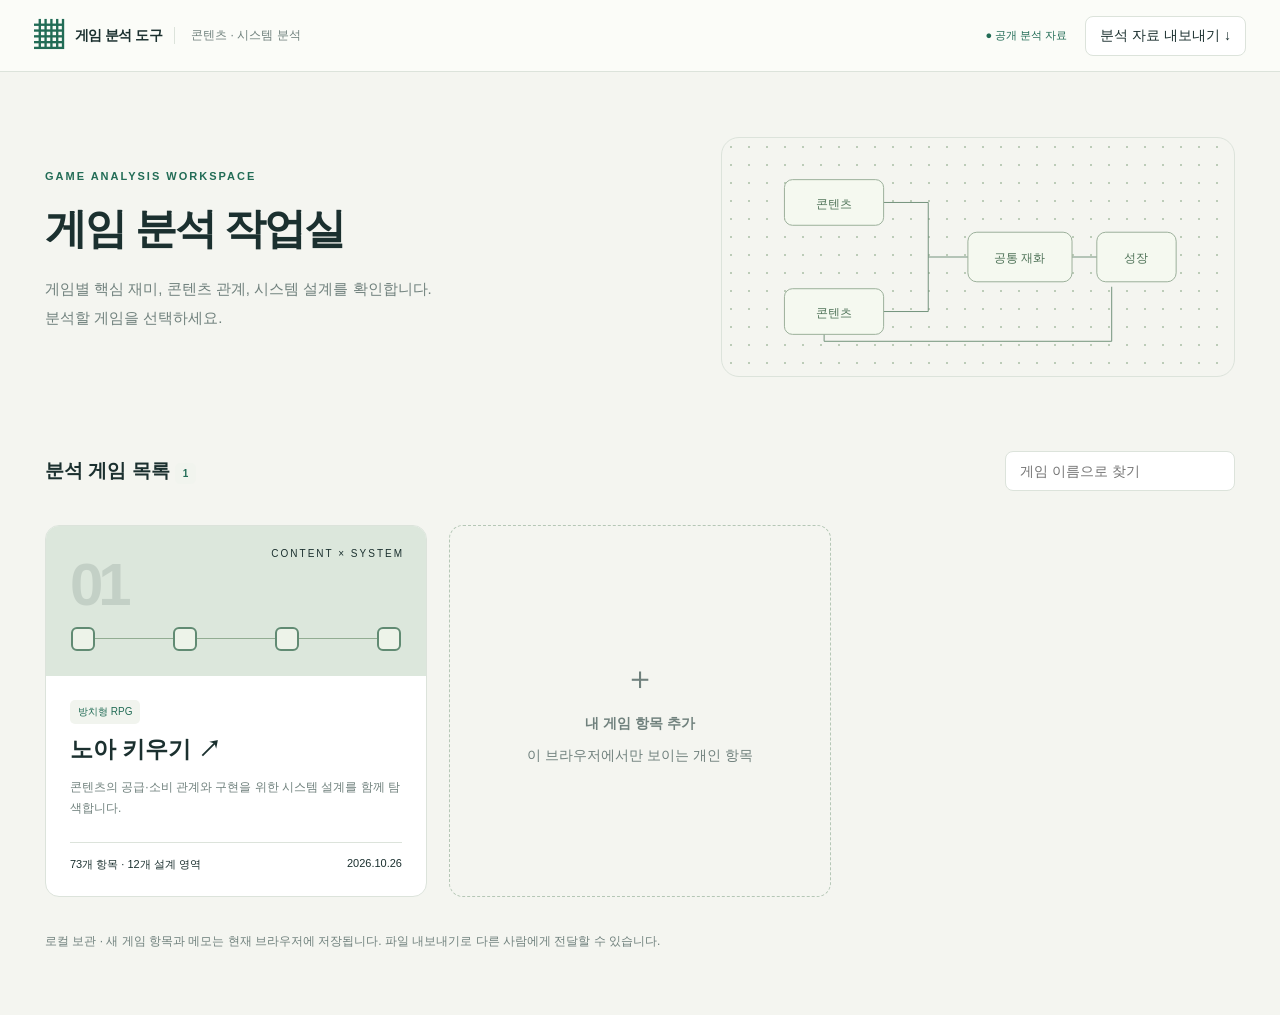
==== commit 6279fc91: "Add deletion for personal game entries" ====
--- a/index.html
+++ b/index.html
@@ -23,6 +23,8 @@
 .atlas-cards{grid-template-columns:repeat(2,minmax(0,1fr))}.compact-loop .cycle-stage{margin-top:22px}.compact-loop .atlas-navigation{border-top:1px solid #d6dfcd;padding-top:22px}@media(max-width:700px){.atlas-cards{grid-template-columns:1fr}}
 
 .back-actions{display:flex;align-items:center;gap:10px;margin:0 0 20px}.back-actions a{display:inline-flex;padding:9px 14px;border:1px solid #cbd9c6;border-radius:8px;background:#fff;text-decoration:none;color:#30513b;font-size:13px;font-weight:600}.back-actions a:hover{background:#e6eedb;border-color:#7e9b69}.back-actions a:focus-visible{outline:3px solid #71965d;outline-offset:2px}.back-actions span{font-size:12px;color:#85917c;margin-left:6px}.brand{letter-spacing:-.5px}.brandko{letter-spacing:0}.hero h1{font-size:42px}@media(max-width:700px){.brandko,.back-actions span{display:none}.atlas-quick a{font-size:11px;padding:9px 7px}}
+
+.game-entry{display:flex;flex-direction:column;overflow:hidden}.game-entry-link{display:block;color:inherit;text-decoration:none;flex:1}.local-game-actions{display:flex;align-items:center;justify-content:space-between;padding:12px 20px;border-top:1px solid #e0e6da;font-size:12px;color:#788570}.local-game-actions button{border:1px solid #d8b7af;background:#fff8f5;color:#9b4537;border-radius:6px;padding:6px 12px;cursor:pointer}.danger-button{background:#a44838;color:#fff;border:0;border-radius:7px;padding:10px 18px;cursor:pointer}
 </style></head><body>
 <header class="top"><a href="#" class="brand"><span class="brandmark">▦</span> 게임 분석 도구 <span class="brandko">콘텐츠 · 시스템 분석</span></a><div class="topright"><span class="localbadge">● 공개 분석 자료</span><button id="export">분석 자료 내보내기 ↓</button></div></header>
 <main id="app"></main>
@@ -40,7 +42,7 @@
 let toastTimer;function toast(s){$('#toast').textContent=s;$('#toast').classList.add('visible');clearTimeout(toastTimer);toastTimer=setTimeout(()=>$('#toast').classList.remove('visible'),3000)}
 function heroArt(){return `<svg viewBox="0 0 460 240" aria-hidden="true"><g fill="none" stroke="#73927c"><path d="M75 65H180V120H285M75 175H180V120M285 120H365"/><path d="M365 150V205H75V190"/></g><g fill="#f5f9f0" stroke="#9bb09a"><rect x="35" y="42" width="100" height="46" rx="8"/><rect x="35" y="152" width="100" height="46" rx="8"/><rect x="220" y="95" width="105" height="50" rx="9"/><rect x="350" y="95" width="80" height="50" rx="9"/></g><g fill="#4e7257" text-anchor="middle" font-size="12"><text x="85" y="71">콘텐츠</text><text x="85" y="181">콘텐츠</text><text x="272" y="125">공통 재화</text><text x="390" y="125">성장</text></g></svg>`}
 function home(){game=null;$('#app').innerHTML=`<section class="library"><div class="hero"><div><span class="eyebrow">GAME ANALYSIS WORKSPACE</span><h1>게임 분석 작업실</h1><p>게임별 핵심 재미, 콘텐츠 관계, 시스템 설계를 확인합니다.<br>분석할 게임을 선택하세요.</p></div><div class="hero-art">${heroArt()}</div></div><div class="listbar"><h2>분석 게임 목록 <span class="tag">${games.length}</span></h2><input class="librarysearch" id="librarySearch" placeholder="게임 이름으로 찾기" aria-label="게임 검색"></div><div class="games" id="games"></div><p class="libraryfoot">로컬 보관 · 새 게임 항목과 메모는 현재 브라우저에 저장됩니다. 파일 내보내기로 다른 사람에게 전달할 수 있습니다.</p></section>`;renderGames();$('#librarySearch').oninput=renderGames}
-function renderGames(){let q=$('#librarySearch').value.toLowerCase();$('#games').innerHTML=games.filter(g=>g.name.toLowerCase().includes(q)).map((g,i)=>`<a class="gamecard" href="#game/${encodeURIComponent(g.id)}/loop"><div class="gamecover"><div class="coverno">${String(i+1).padStart(2,'0')}</div><span class="coverlabel">CONTENT × SYSTEM</span><div class="coverdots"><i></i><b></b><i></i><b></b><i></i><b></b><i></i></div></div><div class="gamebody"><span class="tag">${esc(g.genre||'장르 미지정')}</span><h3>${esc(g.name)} ↗</h3><p>${esc(g.description||'새 구조도를 위한 빈 게임 항목입니다.')}</p><div class="meta"><span>${g.nodes.length}개 항목 · ${g.systems.length}개 설계 영역</span><span>${esc(g.updated||'새 항목')}</span></div></div></a>`).join('')+`<button class="gamecard addcard" id="addGame"><b>＋</b><strong>다음 게임 추가</strong><span>새로운 구조도 항목을 준비하세요</span></button>`;$('#addGame').onclick=()=>$('#newDialog').showModal()}
+function renderGames(){let q=$('#librarySearch').value.toLowerCase();$('#games').innerHTML=games.filter(g=>g.name.toLowerCase().includes(q)).map((g,i)=>`<article class="gamecard game-entry"><a class="game-entry-link" href="#game/${encodeURIComponent(g.id)}/loop"><div class="gamecover"><div class="coverno">${String(i+1).padStart(2,'0')}</div><span class="coverlabel">CONTENT × SYSTEM</span><div class="coverdots"><i></i><b></b><i></i><b></b><i></i><b></b><i></i></div></div><div class="gamebody"><span class="tag">${esc(g.genre||'장르 미지정')}</span><h3>${esc(g.name)} ↗</h3><p>${esc(g.description||'새 구조도를 위한 빈 게임 항목입니다.')}</p><div class="meta"><span>${g.nodes.length}개 항목 · ${g.systems.length}개 설계 영역</span><span>${esc(g.updated||'새 항목')}</span></div></div></a>${saved.games.some(x=>x.id===g.id)&&!BASE.games.some(x=>x.id===g.id)?`<div class="local-game-actions"><span>내 브라우저에만 저장</span><button type="button" data-delete-game="${esc(g.id)}" aria-label="${esc(g.name)} 삭제">삭제</button></div>`:''}</article>`).join('')+`<button class="gamecard addcard" id="addGame"><b>＋</b><strong>내 게임 항목 추가</strong><span>이 브라우저에서만 보이는 개인 항목</span></button>`;$('#addGame').onclick=()=>$('#newDialog').showModal();$('#games').querySelectorAll('[data-delete-game]').forEach(b=>b.onclick=()=>requestDeleteGame(b.dataset.deleteGame))}
 function route(){let parts=location.hash.slice(1).split('/');if(parts[0]!=='game'){home();return}game=games.find(g=>g.id===decodeURIComponent(parts[1]||''));if(!game){home();toast('게임 항목을 찾을 수 없습니다.');return}mode=['loop','content','system'].includes(parts[2])?parts[2]:'loop';selected=null;scale=mode==='loop'?.7:mode==='system'?.72:.8;renderGame()}
 function renderGame(){if(mode==='loop'&&game.id==='noah'){renderLoopShowcase();return}let count=mode==='content'?game.nodes.length:game.systems.length;$('#app').innerHTML=`<section class="gamehead"><nav class="back-actions" aria-label="돌아가기"><a href="#">← 게임 목록</a><a href="#game/${game.id}/loop">← 게임 개요</a><span>${esc(game.name)}</span></nav><div class="gametitle"><h1>${esc(game.name)}</h1><span class="tag">${esc(game.genre)}</span></div><p>콘텐츠의 획득·소비 관계와 기능별 구현 설계를 확인합니다.</p>${atlasNavigation()}${mode==='loop'?'<div class="fun-summary"><strong>핵심 재미</strong><span>쌓인 보상으로 성장하고 → 막힌 단계를 돌파하고 → 다음 수집·성장 목표를 찾는다.</span><small>플레이 관찰 기반 기획 해석</small></div>':''}</section><section class="workspace"><div class="mapbar"><h2>${mode==='loop'?'콘텐츠 순환 · 핵심 재미':mode==='content'?'콘텐츠 연결지도':'구현 시스템 지도'}</h2><input id="nodeSearch" placeholder="${mode==='loop'?'전투, 성장, 목표…':mode==='content'?'다이아, 스킬, 소환권…':'미션, 집계, 테이블…'}" aria-label="구조도 항목 검색"><select id="trace" aria-label="연결 강조 범위"><option value="direct">선택 항목의 직접 연결</option><option value="up">획득처를 거슬러 보기</option><option value="down">사용처를 따라 보기</option></select><button id="clearSelect" class="smallbtn">강조 해제</button><div class="spacer"></div><button class="smallbtn" id="zoomOut" aria-label="축소">−</button><span id="zoomLabel"></span><button class="smallbtn" id="zoomIn" aria-label="확대">＋</button><button class="smallbtn" id="resetView">처음 위치</button><button class="smallbtn" id="expandMap">지도 크게 보기</button><button class="smallbtn" id="exportSvg">지도 저장 ↓</button></div><div id="searchResults" class="searchresults"></div><div class="maphint"><div class="legend">${(mode!=='system'?['content','resource','exchange','growth','result']:['system','branch','leaf','table']).map(k=>`<span style="--c:${C[k][1]}">${kindLabel[k]}</span>`).join('')}</div><span>${mode==='loop'?'반복 플레이 흐름에 대한 기획 해석':mode==='content'?'점선 ↗는 왼쪽 항목으로 돌아가는 연결입니다. 클릭하면 해당 위치로 이동합니다.':'규칙·속성·테이블은 구현 제안입니다. 관찰한 기능은 상세 패널에서 구분합니다.'} · 드래그: 자유 이동 · Shift + 휠: 가로 이동</span></div><div class="maplayout"><div class="viewport" id="viewport" tabindex="0" aria-label="가로로 스크롤하는 구조도"><div id="sizer"><div id="world" class="mapworld"></div></div></div><aside id="panel" class="panel" aria-label="선택 항목 상세"></aside></div><div class="sectionjump" id="jumps"></div><div class="mapfooter"><span id="mapCount"></span><span>${mode==='loop'?'전투 → 보상 → 성장 → 도전 → 다음 목표':mode==='content'?'가로로 이어지는 콘텐츠 지도 →':'시스템 영역은 아래로, 규칙·테이블은 오른쪽으로 ↓ →'}</span></div></section><section class="detailsarea" id="details"></section>`;
 graph=mode==='loop'?(game.loop||{nodes:[],edges:[],width:1550,height:1050}):mode==='content'?{nodes:game.nodes,edges:game.edges,width:6200,height:2650}:systemGraph(game.systems);
@@ -139,4 +141,12 @@
  ['system','02','시스템 구조도','각 기능은 어떻게 작동하는가','규칙 · 조건 · 테이블 보기']
 ].map(([id,num,title,q,action])=>`<a href="#game/${game.id}/${id}" class="atlas-choice ${mode===id?'current':''}" ${mode===id?'aria-current="page"':''}><div class="choice-top"><span>${num}</span><b>${mode===id?'현재 보는 화면':'열어보기 ↗'}</b></div><h3>${title}</h3><p>${q}</p><strong>${action} ${mode===id?'':'→'}</strong></a>`).join('')}</nav></section><nav class="atlas-quick" aria-label="빠른 구조도 전환"><a href="#">← 게임 목록</a><span>${esc(game.name)}</span>${[['loop','게임 개요'],['content','콘텐츠 구조도'],['system','시스템 구조도']].map(([id,t])=>`<a href="#game/${game.id}/${id}" ${mode===id?'aria-current="page"':''}>${t}</a>`).join('')}</nav>`}
 function wireAtlasNavigation(){if(window.atlasNavObserver)window.atlasNavObserver.disconnect();const block=$('.atlas-navigation'),quick=$('.atlas-quick');if(!block||!quick)return;window.atlasNavObserver=new IntersectionObserver(entries=>{quick.classList.toggle('visible',!entries[0].isIntersecting&&entries[0].boundingClientRect.bottom<0)},{threshold:0});window.atlasNavObserver.observe(block)}
+
+function requestDeleteGame(id){
+ if(BASE.games.some(g=>g.id===id))return;
+ const target=saved.games.find(g=>g.id===id);if(!target)return;
+ let dialog=document.createElement('dialog');dialog.className='delete-game-dialog';dialog.innerHTML=`<h2>내 게임 항목을 삭제할까요?</h2><p><strong>${esc(target.name)}</strong> 항목과 이 게임에 작성한 메모를 현재 브라우저에서 삭제합니다.</p><p class="notice">공개 게임 목록과 다른 사람의 데이터에는 영향을 주지 않습니다.</p><div class="dialogbuttons"><button type="button" data-cancel>취소</button><button type="button" class="danger-button" data-confirm>삭제하기</button></div>`;
+ document.body.appendChild(dialog);dialog.addEventListener('close',()=>dialog.remove());dialog.querySelector('[data-cancel]').onclick=()=>dialog.close();
+ dialog.querySelector('[data-confirm]').onclick=()=>{const next={...saved,games:saved.games.filter(g=>g.id!==id),notes:Object.fromEntries(Object.entries(saved.notes).filter(([k])=>!k.startsWith(id+':')))};try{localStorage.setItem(KEY,JSON.stringify(next))}catch{toast('저장할 수 없어 삭제하지 않았습니다.');return}saved=next;games=games.filter(g=>g.id!==id);dialog.close();home();toast('내 게임 항목을 삭제했습니다.')};dialog.showModal();dialog.querySelector('[data-cancel]').focus();
+}
 </script></body></html>
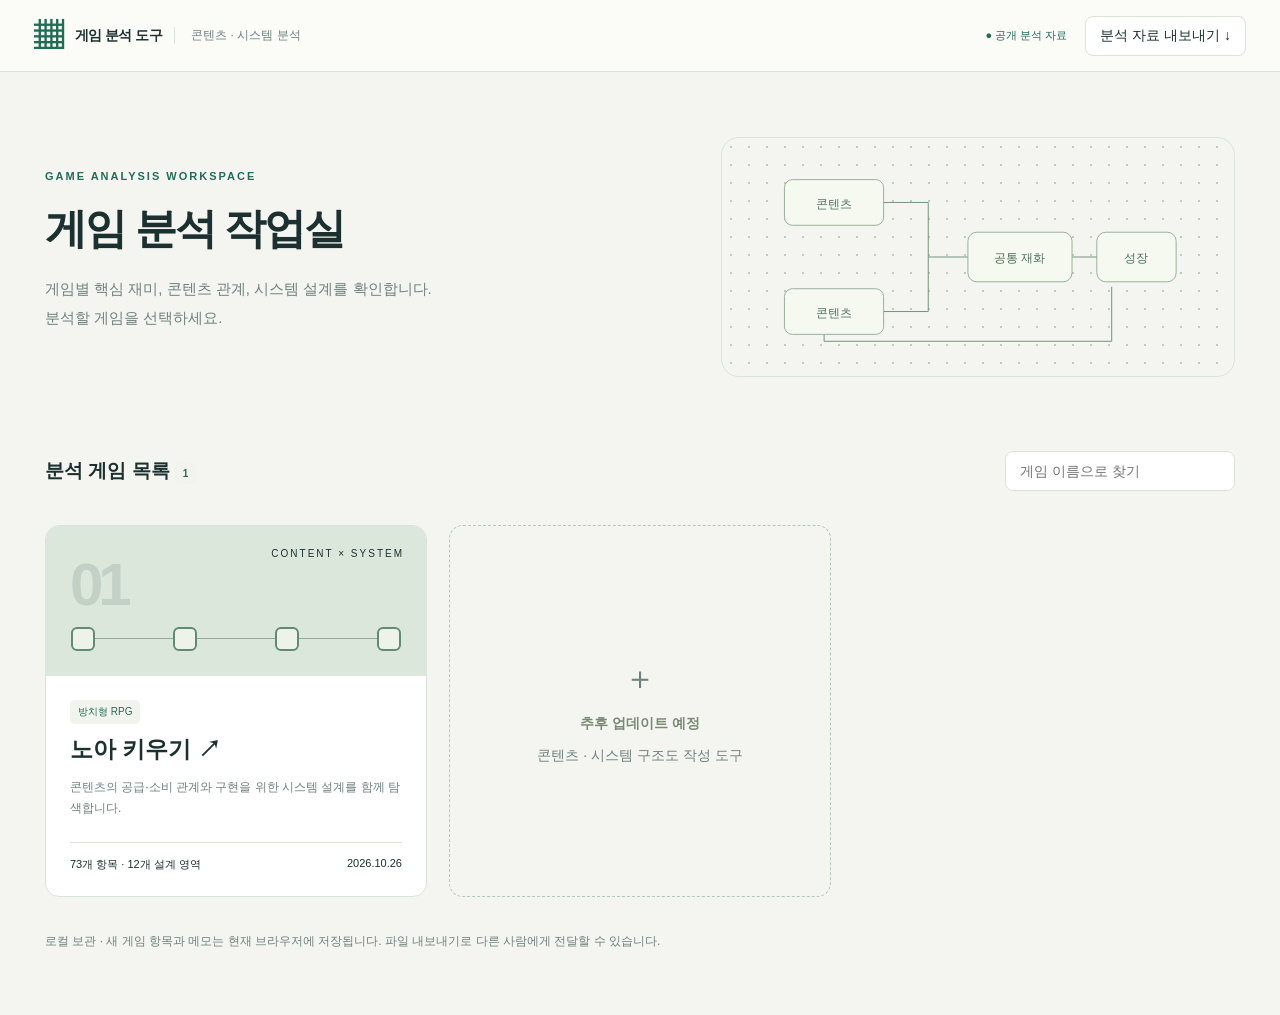
==== commit 1d083179: "Show upcoming editor placeholder" ====
--- a/index.html
+++ b/index.html
@@ -25,6 +25,8 @@
 .back-actions{display:flex;align-items:center;gap:10px;margin:0 0 20px}.back-actions a{display:inline-flex;padding:9px 14px;border:1px solid #cbd9c6;border-radius:8px;background:#fff;text-decoration:none;color:#30513b;font-size:13px;font-weight:600}.back-actions a:hover{background:#e6eedb;border-color:#7e9b69}.back-actions a:focus-visible{outline:3px solid #71965d;outline-offset:2px}.back-actions span{font-size:12px;color:#85917c;margin-left:6px}.brand{letter-spacing:-.5px}.brandko{letter-spacing:0}.hero h1{font-size:42px}@media(max-width:700px){.brandko,.back-actions span{display:none}.atlas-quick a{font-size:11px;padding:9px 7px}}
 
 .game-entry{display:flex;flex-direction:column;overflow:hidden}.game-entry-link{display:block;color:inherit;text-decoration:none;flex:1}.local-game-actions{display:flex;align-items:center;justify-content:space-between;padding:12px 20px;border-top:1px solid #e0e6da;font-size:12px;color:#788570}.local-game-actions button{border:1px solid #d8b7af;background:#fff8f5;color:#9b4537;border-radius:6px;padding:6px 12px;cursor:pointer}.danger-button{background:#a44838;color:#fff;border:0;border-radius:7px;padding:10px 18px;cursor:pointer}
+
+.upcoming-card{cursor:default;box-shadow:none!important;transform:none!important}.upcoming-card:hover{background:transparent}.upcoming-card strong{color:#7a8973}
 </style></head><body>
 <header class="top"><a href="#" class="brand"><span class="brandmark">▦</span> 게임 분석 도구 <span class="brandko">콘텐츠 · 시스템 분석</span></a><div class="topright"><span class="localbadge">● 공개 분석 자료</span><button id="export">분석 자료 내보내기 ↓</button></div></header>
 <main id="app"></main>
@@ -42,7 +44,7 @@
 let toastTimer;function toast(s){$('#toast').textContent=s;$('#toast').classList.add('visible');clearTimeout(toastTimer);toastTimer=setTimeout(()=>$('#toast').classList.remove('visible'),3000)}
 function heroArt(){return `<svg viewBox="0 0 460 240" aria-hidden="true"><g fill="none" stroke="#73927c"><path d="M75 65H180V120H285M75 175H180V120M285 120H365"/><path d="M365 150V205H75V190"/></g><g fill="#f5f9f0" stroke="#9bb09a"><rect x="35" y="42" width="100" height="46" rx="8"/><rect x="35" y="152" width="100" height="46" rx="8"/><rect x="220" y="95" width="105" height="50" rx="9"/><rect x="350" y="95" width="80" height="50" rx="9"/></g><g fill="#4e7257" text-anchor="middle" font-size="12"><text x="85" y="71">콘텐츠</text><text x="85" y="181">콘텐츠</text><text x="272" y="125">공통 재화</text><text x="390" y="125">성장</text></g></svg>`}
 function home(){game=null;$('#app').innerHTML=`<section class="library"><div class="hero"><div><span class="eyebrow">GAME ANALYSIS WORKSPACE</span><h1>게임 분석 작업실</h1><p>게임별 핵심 재미, 콘텐츠 관계, 시스템 설계를 확인합니다.<br>분석할 게임을 선택하세요.</p></div><div class="hero-art">${heroArt()}</div></div><div class="listbar"><h2>분석 게임 목록 <span class="tag">${games.length}</span></h2><input class="librarysearch" id="librarySearch" placeholder="게임 이름으로 찾기" aria-label="게임 검색"></div><div class="games" id="games"></div><p class="libraryfoot">로컬 보관 · 새 게임 항목과 메모는 현재 브라우저에 저장됩니다. 파일 내보내기로 다른 사람에게 전달할 수 있습니다.</p></section>`;renderGames();$('#librarySearch').oninput=renderGames}
-function renderGames(){let q=$('#librarySearch').value.toLowerCase();$('#games').innerHTML=games.filter(g=>g.name.toLowerCase().includes(q)).map((g,i)=>`<article class="gamecard game-entry"><a class="game-entry-link" href="#game/${encodeURIComponent(g.id)}/loop"><div class="gamecover"><div class="coverno">${String(i+1).padStart(2,'0')}</div><span class="coverlabel">CONTENT × SYSTEM</span><div class="coverdots"><i></i><b></b><i></i><b></b><i></i><b></b><i></i></div></div><div class="gamebody"><span class="tag">${esc(g.genre||'장르 미지정')}</span><h3>${esc(g.name)} ↗</h3><p>${esc(g.description||'새 구조도를 위한 빈 게임 항목입니다.')}</p><div class="meta"><span>${g.nodes.length}개 항목 · ${g.systems.length}개 설계 영역</span><span>${esc(g.updated||'새 항목')}</span></div></div></a>${saved.games.some(x=>x.id===g.id)&&!BASE.games.some(x=>x.id===g.id)?`<div class="local-game-actions"><span>내 브라우저에만 저장</span><button type="button" data-delete-game="${esc(g.id)}" aria-label="${esc(g.name)} 삭제">삭제</button></div>`:''}</article>`).join('')+`<button class="gamecard addcard" id="addGame"><b>＋</b><strong>내 게임 항목 추가</strong><span>이 브라우저에서만 보이는 개인 항목</span></button>`;$('#addGame').onclick=()=>$('#newDialog').showModal();$('#games').querySelectorAll('[data-delete-game]').forEach(b=>b.onclick=()=>requestDeleteGame(b.dataset.deleteGame))}
+function renderGames(){let q=$('#librarySearch').value.toLowerCase();$('#games').innerHTML=games.filter(g=>g.name.toLowerCase().includes(q)).map((g,i)=>`<article class="gamecard game-entry"><a class="game-entry-link" href="#game/${encodeURIComponent(g.id)}/loop"><div class="gamecover"><div class="coverno">${String(i+1).padStart(2,'0')}</div><span class="coverlabel">CONTENT × SYSTEM</span><div class="coverdots"><i></i><b></b><i></i><b></b><i></i><b></b><i></i></div></div><div class="gamebody"><span class="tag">${esc(g.genre||'장르 미지정')}</span><h3>${esc(g.name)} ↗</h3><p>${esc(g.description||'새 구조도를 위한 빈 게임 항목입니다.')}</p><div class="meta"><span>${g.nodes.length}개 항목 · ${g.systems.length}개 설계 영역</span><span>${esc(g.updated||'새 항목')}</span></div></div></a>${saved.games.some(x=>x.id===g.id)&&!BASE.games.some(x=>x.id===g.id)?`<div class="local-game-actions"><span>내 브라우저에만 저장</span><button type="button" data-delete-game="${esc(g.id)}" aria-label="${esc(g.name)} 삭제">삭제</button></div>`:''}</article>`).join('')+`<div class="gamecard addcard upcoming-card"><b aria-hidden="true">＋</b><strong>추후 업데이트 예정</strong><span>콘텐츠 · 시스템 구조도 작성 도구</span></div>`;$('#games').querySelectorAll('[data-delete-game]').forEach(b=>b.onclick=()=>requestDeleteGame(b.dataset.deleteGame))}
 function route(){let parts=location.hash.slice(1).split('/');if(parts[0]!=='game'){home();return}game=games.find(g=>g.id===decodeURIComponent(parts[1]||''));if(!game){home();toast('게임 항목을 찾을 수 없습니다.');return}mode=['loop','content','system'].includes(parts[2])?parts[2]:'loop';selected=null;scale=mode==='loop'?.7:mode==='system'?.72:.8;renderGame()}
 function renderGame(){if(mode==='loop'&&game.id==='noah'){renderLoopShowcase();return}let count=mode==='content'?game.nodes.length:game.systems.length;$('#app').innerHTML=`<section class="gamehead"><nav class="back-actions" aria-label="돌아가기"><a href="#">← 게임 목록</a><a href="#game/${game.id}/loop">← 게임 개요</a><span>${esc(game.name)}</span></nav><div class="gametitle"><h1>${esc(game.name)}</h1><span class="tag">${esc(game.genre)}</span></div><p>콘텐츠의 획득·소비 관계와 기능별 구현 설계를 확인합니다.</p>${atlasNavigation()}${mode==='loop'?'<div class="fun-summary"><strong>핵심 재미</strong><span>쌓인 보상으로 성장하고 → 막힌 단계를 돌파하고 → 다음 수집·성장 목표를 찾는다.</span><small>플레이 관찰 기반 기획 해석</small></div>':''}</section><section class="workspace"><div class="mapbar"><h2>${mode==='loop'?'콘텐츠 순환 · 핵심 재미':mode==='content'?'콘텐츠 연결지도':'구현 시스템 지도'}</h2><input id="nodeSearch" placeholder="${mode==='loop'?'전투, 성장, 목표…':mode==='content'?'다이아, 스킬, 소환권…':'미션, 집계, 테이블…'}" aria-label="구조도 항목 검색"><select id="trace" aria-label="연결 강조 범위"><option value="direct">선택 항목의 직접 연결</option><option value="up">획득처를 거슬러 보기</option><option value="down">사용처를 따라 보기</option></select><button id="clearSelect" class="smallbtn">강조 해제</button><div class="spacer"></div><button class="smallbtn" id="zoomOut" aria-label="축소">−</button><span id="zoomLabel"></span><button class="smallbtn" id="zoomIn" aria-label="확대">＋</button><button class="smallbtn" id="resetView">처음 위치</button><button class="smallbtn" id="expandMap">지도 크게 보기</button><button class="smallbtn" id="exportSvg">지도 저장 ↓</button></div><div id="searchResults" class="searchresults"></div><div class="maphint"><div class="legend">${(mode!=='system'?['content','resource','exchange','growth','result']:['system','branch','leaf','table']).map(k=>`<span style="--c:${C[k][1]}">${kindLabel[k]}</span>`).join('')}</div><span>${mode==='loop'?'반복 플레이 흐름에 대한 기획 해석':mode==='content'?'점선 ↗는 왼쪽 항목으로 돌아가는 연결입니다. 클릭하면 해당 위치로 이동합니다.':'규칙·속성·테이블은 구현 제안입니다. 관찰한 기능은 상세 패널에서 구분합니다.'} · 드래그: 자유 이동 · Shift + 휠: 가로 이동</span></div><div class="maplayout"><div class="viewport" id="viewport" tabindex="0" aria-label="가로로 스크롤하는 구조도"><div id="sizer"><div id="world" class="mapworld"></div></div></div><aside id="panel" class="panel" aria-label="선택 항목 상세"></aside></div><div class="sectionjump" id="jumps"></div><div class="mapfooter"><span id="mapCount"></span><span>${mode==='loop'?'전투 → 보상 → 성장 → 도전 → 다음 목표':mode==='content'?'가로로 이어지는 콘텐츠 지도 →':'시스템 영역은 아래로, 규칙·테이블은 오른쪽으로 ↓ →'}</span></div></section><section class="detailsarea" id="details"></section>`;
 graph=mode==='loop'?(game.loop||{nodes:[],edges:[],width:1550,height:1050}):mode==='content'?{nodes:game.nodes,edges:game.edges,width:6200,height:2650}:systemGraph(game.systems);
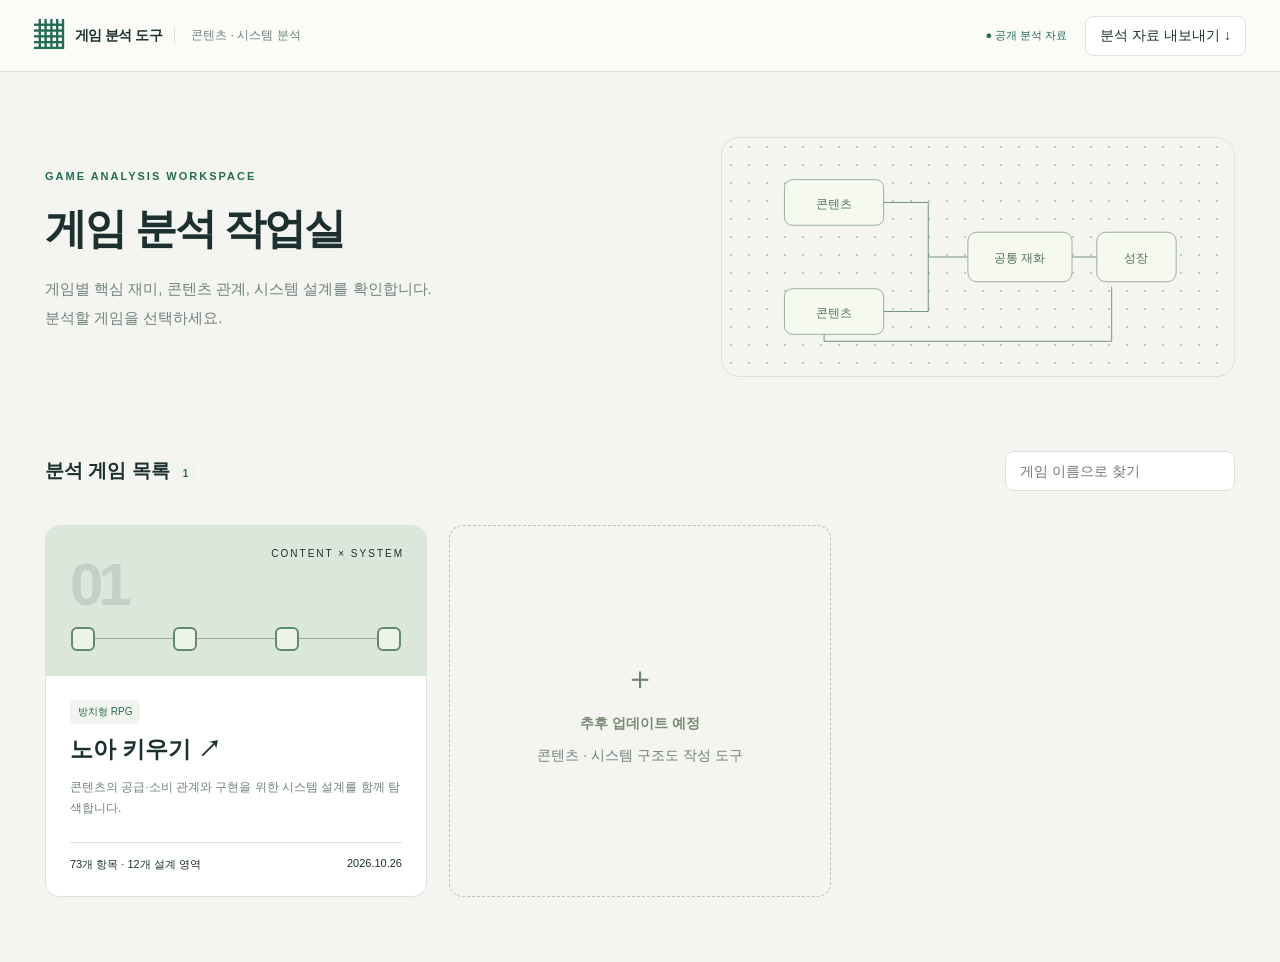
==== commit 775b614f: "Remove obsolete game creation UI and guidance" ====
--- a/index.html
+++ b/index.html
@@ -30,8 +30,7 @@
 </style></head><body>
 <header class="top"><a href="#" class="brand"><span class="brandmark">▦</span> 게임 분석 도구 <span class="brandko">콘텐츠 · 시스템 분석</span></a><div class="topright"><span class="localbadge">● 공개 분석 자료</span><button id="export">분석 자료 내보내기 ↓</button></div></header>
 <main id="app"></main>
-<dialog id="newDialog"><form id="newForm"><span class="eyebrow">NEW GAME</span><h2>게임 항목 추가</h2><p>빈 구조도 항목을 이 브라우저에 보관합니다.</p><label>게임 이름<input name="name" required maxlength="60" placeholder="게임 이름을 입력하세요"></label><label>장르<input name="genre" maxlength="50" placeholder="예: 액션 RPG"></label><div class="dialogbuttons"><button type="button" data-close>취소</button><button class="primary">추가</button></div></form></dialog>
-<dialog id="exportDialog"><span class="eyebrow">SHARE A COPY</span><h2>분석 자료 내보내기</h2><p>구조도와 게임 목록이 담긴 HTML 파일을 내려받습니다. 받는 사람은 브라우저에서 열어 볼 수 있습니다.</p><p class="notice">공개 분석 자료입니다. 개인 메모와 추가한 게임 항목은 현재 브라우저에만 저장됩니다. 메모를 포함하여 내보낼 때는 공유할 내용을 확인하세요.</p><label class="check"><input type="checkbox" id="includeNotes"> 이 브라우저에 저장한 메모도 포함</label><div class="dialogbuttons"><button data-close>취소</button><button class="primary" id="download">파일 내려받기</button></div></dialog>
+<dialog id="exportDialog"><span class="eyebrow">SHARE A COPY</span><h2>분석 자료 내보내기</h2><p>구조도와 게임 목록이 담긴 HTML 파일을 내려받습니다. 받는 사람은 브라우저에서 열어 볼 수 있습니다.</p><p class="notice">개인 메모는 현재 브라우저에만 저장됩니다. 메모를 포함하여 내보낼 때는 공유할 내용을 확인하세요.</p><label class="check"><input type="checkbox" id="includeNotes"> 이 브라우저에 저장한 메모도 포함</label><div class="dialogbuttons"><button data-close>취소</button><button class="primary" id="download">파일 내려받기</button></div></dialog>
 <div id="toast" role="status"></div><script id="atlas-data" type="application/json">{"version": 1, "title": "게임 구조도 아카이브", "games": [{"id": "noah", "name": "노아 키우기", "genre": "방치형 RPG", "description": "콘텐츠의 공급·소비 관계와 구현을 위한 시스템 설계를 함께 탐색합니다.", "updated": "2026.10.26", "loop": {"nodes": [{"id": "play", "label": "01 자동 전투·파밍", "kind": "content", "x": 60, "y": 130, "w": 280, "h": 105, "desc": "필드 사냥 · 재료 던전", "status": "기획 해석"}, {"id": "earn", "label": "02 보상 축적", "kind": "resource", "x": 430, "y": 130, "w": 280, "h": 105, "desc": "골드 · 경험치 · 전용 재료", "status": "기획 해석"}, {"id": "grow", "label": "03 성장·편성", "kind": "growth", "x": 800, "y": 130, "w": 280, "h": 105, "desc": "스탯 · 장비 · 스킬 · 동료", "status": "기획 해석"}, {"id": "test", "label": "04 성장 확인", "kind": "result", "x": 1170, "y": 130, "w": 280, "h": 105, "desc": "스테이지 · 탑 · 보스 도전", "status": "기획 해석"}, {"id": "goal", "label": "05 다음 목표", "kind": "result", "x": 1170, "y": 440, "w": 280, "h": 105, "desc": "막힌 단계 · 각성 · 수집 목표", "status": "기획 해석"}, {"id": "choose", "label": "06 필요한 재료 선택", "kind": "content", "x": 60, "y": 440, "w": 280, "h": 105, "desc": "부족한 재료의 파밍처로 복귀", "status": "기획 해석"}, {"id": "idle", "label": "시간 축적", "kind": "content", "x": 430, "y": 770, "w": 280, "h": 105, "desc": "오프라인 보상 · 정령 파견", "status": "기획 해석"}, {"id": "collect", "label": "수집·중복 활용", "kind": "growth", "x": 800, "y": 770, "w": 280, "h": 105, "desc": "소환 → 신규 획득 · 강화 · 추가 성장(확인 필요)", "status": "기획 해석"}, {"id": "mission", "label": "행동 목표·보상", "kind": "content", "x": 1170, "y": 770, "w": 280, "h": 105, "desc": "미션 · 업적 · 패스 진행", "status": "기획 해석"}], "edges": [{"source": "play", "target": "earn", "label": "직접 보상"}, {"source": "earn", "target": "grow", "label": "재료 투입"}, {"source": "grow", "target": "test", "label": "성능 변화"}, {"source": "test", "target": "goal", "label": "다음 도전 설정"}, {"source": "goal", "target": "choose", "label": "성장 과제 선택"}, {"source": "choose", "target": "play", "label": "반복 파밍"}, {"source": "idle", "target": "earn", "label": "복귀 후 보상 수령"}, {"source": "earn", "target": "collect", "label": "소환 재화 사용"}, {"source": "collect", "target": "grow", "label": "보유·편성·강화"}, {"source": "test", "target": "mission", "label": "목표 진행"}, {"source": "mission", "target": "earn", "label": "달성 보상"}], "width": 1550, "height": 1050}, "nodes": [{"id": "field", "label": "필드·스테이지", "kind": "content", "x": 60, "y": 160, "desc": "자동 사냥 · 보스 · 반복", "items": ["골드", "경험치"], "status": "관찰 확인"}, {"id": "offline", "label": "오프라인 보상", "kind": "content", "x": 60, "y": 305, "desc": "접속하지 않은 시간의 보상", "items": ["골드", "경험치"], "status": "관찰 확인"}, {"id": "quests", "label": "미션", "kind": "content", "x": 60, "y": 450, "desc": "일일 · 주간 · 반복", "items": ["완료 보상", "단계 보상"], "status": "관찰 확인"}, {"id": "achieve", "label": "업적", "kind": "content", "x": 60, "y": 595, "desc": "처치 · 보스 참여 누적", "items": ["다이아", "칭호"], "status": "관찰 확인"}, {"id": "attendance", "label": "출석", "kind": "content", "x": 60, "y": 740, "desc": "일일 · 신규 출석", "items": ["다이아", "강화석", "소환권"], "status": "관찰 확인"}, {"id": "passes", "label": "패스", "kind": "content", "x": 60, "y": 885, "desc": "레벨업 · 몬스터 · 시즌", "items": ["무료 보상", "프리미엄 보상"], "status": "관찰 확인"}, {"id": "events", "label": "이벤트", "kind": "content", "x": 60, "y": 1030, "desc": "7일 미션 · 카페 쿠폰", "items": ["다이아", "스킬 소환권"], "status": "관찰 확인"}, {"id": "dispatch", "label": "정령 파견", "kind": "content", "x": 60, "y": 1175, "desc": "동료 배치 · 등급 · 시간", "items": ["다이아", "종류별 강화석"], "status": "관찰 확인"}, {"id": "guildraid", "label": "길드 월드보스", "kind": "content", "x": 60, "y": 1320, "desc": "길드 총피해 · 일일 도전", "items": ["골드·다이아 보상 표시", "정산 조건 확인 필요"], "status": "확인 필요"}, {"id": "worldboss", "label": "월드보스", "kind": "content", "x": 60, "y": 1465, "desc": "주간 도전 · 단계 보상", "items": ["최초 클리어 다이아", "추가 보상 확인 필요"], "status": "관찰 확인"}, {"id": "weaponDungeon", "label": "작열하는 대지", "kind": "content", "x": 520, "y": 160, "desc": "무기 강화석", "items": [], "status": "관찰 확인"}, {"id": "armorDungeon", "label": "설산의 얼음 동굴", "kind": "content", "x": 520, "y": 305, "desc": "방어구 강화석", "items": [], "status": "관찰 확인"}, {"id": "accDungeon", "label": "숨겨진 깊은 숲", "kind": "content", "x": 520, "y": 450, "desc": "장신구 강화석", "items": [], "status": "관찰 확인"}, {"id": "goldDungeon", "label": "금광 보물 던전", "kind": "content", "x": 520, "y": 595, "desc": "골드", "items": [], "status": "관찰 확인"}, {"id": "diaDungeon", "label": "다이아 광산", "kind": "content", "x": 520, "y": 740, "desc": "다이아", "items": [], "status": "관찰 확인"}, {"id": "relicDungeon", "label": "유물이 넘쳐나는 유적지", "kind": "content", "x": 520, "y": 885, "desc": "유물", "items": [], "status": "관찰 확인"}, {"id": "awakeningDungeon", "label": "각성 던전", "kind": "content", "x": 520, "y": 1030, "desc": "각성 클리어 조건", "items": [], "status": "관찰 확인"}, {"id": "tower", "label": "무한 탑", "kind": "content", "x": 520, "y": 1175, "desc": "층 진행 · 다이아", "items": [], "status": "관찰 확인"}, {"id": "gold", "label": "골드", "kind": "resource", "x": 1220, "y": 140, "desc": "공급처와 사용처가 모이는 공통 노드", "items": ["직접 지급 콘텐츠만 획득처로 연결", "입장권 구매는 골드 획득처가 아님", "골드 판매 상품의 존재 여부는 확인 필요"], "status": "관찰 확인"}, {"id": "xp", "label": "경험치", "kind": "resource", "x": 1220, "y": 273, "desc": "레벨 성장에 사용되는 경험치 보상", "items": [], "status": "관찰 확인"}, {"id": "dia", "label": "다이아", "kind": "resource", "x": 1220, "y": 406, "desc": "공급처와 사용처가 모이는 공통 노드", "items": [], "status": "관찰 확인"}, {"id": "wstone", "label": "무기 강화석", "kind": "resource", "x": 1220, "y": 539, "desc": "공급처와 사용처가 모이는 공통 노드", "items": [], "status": "관찰 확인"}, {"id": "astone", "label": "방어구 강화석", "kind": "resource", "x": 1220, "y": 672, "desc": "공급처와 사용처가 모이는 공통 노드", "items": [], "status": "관찰 확인"}, {"id": "jstone", "label": "장신구 강화석", "kind": "resource", "x": 1220, "y": 805, "desc": "공급처와 사용처가 모이는 공통 노드", "items": [], "status": "관찰 확인"}, {"id": "cstone", "label": "동료 강화석", "kind": "resource", "x": 1220, "y": 938, "desc": "공급처와 사용처가 모이는 공통 노드", "items": [], "status": "관찰 확인"}, {"id": "relic", "label": "유물", "kind": "resource", "x": 1220, "y": 1071, "desc": "공급처와 사용처가 모이는 공통 노드", "items": [], "status": "관찰 확인"}, {"id": "treasure", "label": "보물", "kind": "resource", "x": 1220, "y": 1204, "desc": "공급처와 사용처가 모이는 공통 노드", "items": [], "status": "관찰 확인"}, {"id": "bosscoin", "label": "보스 코인", "kind": "resource", "x": 1220, "y": 1337, "desc": "공급처와 사용처가 모이는 공통 노드", "items": [], "status": "확인 필요"}, {"id": "stella", "label": "스텔라", "kind": "resource", "x": 1220, "y": 1470, "desc": "공급처와 사용처가 모이는 공통 노드", "items": [], "status": "관찰 확인"}, {"id": "shop", "label": "상점", "kind": "exchange", "x": 1880, "y": 270, "desc": "일일 · 재화 · 보스 코인 · 패키지", "items": ["소환권 교환", "입장권 구매", "스텔라 상품", "마일리지 상세 확인 필요"], "status": "관찰 확인"}, {"id": "ad", "label": "광고 리워드", "kind": "source", "x": 520, "y": 1440, "desc": "무료 재화 · 소환권 · 일부 입장 기회", "items": [], "status": "관찰 확인"}, {"id": "cash", "label": "현금 상품", "kind": "source", "x": 520, "y": 1590, "desc": "상품과 스텔라 구매 경로", "items": ["조사 중 실제 구매하지 않음"], "status": "관찰 확인"}, {"id": "donate", "label": "길드 기부", "kind": "exchange", "x": 1880, "y": 1280, "desc": "일반 · 특별 기부", "items": ["다이아 소비", "랜덤 보물 획득"], "status": "관찰 확인"}, {"id": "wticket", "label": "무기 소환권", "kind": "resource", "x": 2420, "y": 180, "desc": "종류별 전용 소환권", "items": [], "status": "관찰 확인"}, {"id": "aticket", "label": "방어구 소환권", "kind": "resource", "x": 2420, "y": 330, "desc": "종류별 전용 소환권", "items": [], "status": "관찰 확인"}, {"id": "jticket", "label": "장신구 소환권", "kind": "resource", "x": 2420, "y": 480, "desc": "종류별 전용 소환권", "items": [], "status": "관찰 확인"}, {"id": "sticket", "label": "스킬 소환권", "kind": "resource", "x": 2420, "y": 630, "desc": "종류별 전용 소환권", "items": [], "status": "관찰 확인"}, {"id": "cticket", "label": "동료 소환권", "kind": "resource", "x": 2420, "y": 780, "desc": "종류별 전용 소환권", "items": [], "status": "관찰 확인"}, {"id": "wsummon", "label": "무기 소환", "kind": "exchange", "x": 2940, "y": 180, "desc": "소환권 또는 다이아 사용", "items": [], "status": "관찰 확인"}, {"id": "asummon", "label": "방어구 소환", "kind": "exchange", "x": 2940, "y": 330, "desc": "소환권 또는 다이아 사용", "items": [], "status": "관찰 확인"}, {"id": "jsummon", "label": "장신구 소환", "kind": "exchange", "x": 2940, "y": 480, "desc": "소환권 또는 다이아 사용", "items": [], "status": "관찰 확인"}, {"id": "ssummon", "label": "스킬 소환", "kind": "exchange", "x": 2940, "y": 630, "desc": "소환권 또는 다이아 사용", "items": [], "status": "관찰 확인"}, {"id": "csummon", "label": "동료 소환", "kind": "exchange", "x": 2940, "y": 780, "desc": "소환권 또는 다이아 사용", "items": [], "status": "관찰 확인"}, {"id": "stats", "label": "스탯 강화", "kind": "growth", "x": 4140, "y": 160, "desc": "골드 소비 → 능력치 상승", "items": [], "status": "관찰 확인"}, {"id": "relicUp", "label": "유물 강화", "kind": "growth", "x": 4140, "y": 1900, "desc": "유물 사용 → 전투·파밍 보너스", "items": [], "status": "관찰 확인"}, {"id": "treasureUp", "label": "보물 강화", "kind": "growth", "x": 4140, "y": 2060, "desc": "보물 사용 → 길드 연계 효과", "items": [], "status": "관찰 확인"}, {"id": "codex", "label": "도감 단계 성장", "kind": "growth", "x": 4140, "y": 2220, "desc": "몬스터 처치 누적 조건 · 소비 재료 아님", "items": [], "status": "관찰 확인"}, {"id": "power", "label": "전투 성능", "kind": "result", "x": 4920, "y": 860, "desc": "장착 · 보유 · 편성 · 능력치", "items": [], "status": "관찰 확인"}, {"id": "next", "label": "목표 스테이지 도전", "kind": "result", "x": 5400, "y": 860, "desc": "성장한 전투 성능으로 돌파 시도", "items": ["반복 흐름은 콘텐츠 순환도에서 확인"], "status": "관찰 확인"}, {"id": "entry-weaponDungeon", "label": "작열하는 대지 입장권", "kind": "resource", "x": 2420, "y": 1080, "desc": "해당 콘텐츠 전용 · 다른 입장권과 구분", "items": [], "status": "관찰 확인"}, {"id": "entry-armorDungeon", "label": "설산의 얼음 동굴 입장권", "kind": "resource", "x": 2420, "y": 1215, "desc": "해당 콘텐츠 전용 · 다른 입장권과 구분", "items": [], "status": "관찰 확인"}, {"id": "entry-accDungeon", "label": "숨겨진 깊은 숲 입장권", "kind": "resource", "x": 2420, "y": 1350, "desc": "해당 콘텐츠 전용 · 다른 입장권과 구분", "items": [], "status": "관찰 확인"}, {"id": "entry-goldDungeon", "label": "금광 보물 던전 입장권", "kind": "resource", "x": 2420, "y": 1485, "desc": "해당 콘텐츠 전용 · 다른 입장권과 구분", "items": [], "status": "관찰 확인"}, {"id": "entry-diaDungeon", "label": "다이아 광산 입장권", "kind": "resource", "x": 2420, "y": 1620, "desc": "해당 콘텐츠 전용 · 다른 입장권과 구분", "items": [], "status": "관찰 확인"}, {"id": "entry-relicDungeon", "label": "유물이 넘쳐나는 유적지 입장권", "kind": "resource", "x": 2420, "y": 1755, "desc": "해당 콘텐츠 전용 · 다른 입장권과 구분", "items": [], "status": "관찰 확인"}, {"id": "entry-awakeningDungeon", "label": "각성 던전 입장권", "kind": "resource", "x": 2420, "y": 1890, "desc": "해당 콘텐츠 전용 · 다른 입장권과 구분", "items": [], "status": "관찰 확인"}, {"id": "entry-tower", "label": "무한 탑 입장권", "kind": "resource", "x": 2420, "y": 2025, "desc": "해당 콘텐츠 전용 · 다른 입장권과 구분", "items": [], "status": "관찰 확인"}, {"id": "entry-worldboss", "label": "월드보스 입장권", "kind": "resource", "x": 2420, "y": 2160, "desc": "해당 콘텐츠 전용 · 다른 입장권과 구분", "items": [], "status": "관찰 확인"}, {"id": "equipment", "label": "장비 획득", "kind": "growth", "x": 3520, "y": 500, "desc": "무기 · 방어구 · 장신구 / 신규·중복", "items": [], "status": "관찰 확인"}, {"id": "skill", "label": "스킬 획득", "kind": "growth", "x": 3520, "y": 1000, "desc": "신규 스킬 · 동일 스킬 중복", "items": [], "status": "관찰 확인"}, {"id": "companion", "label": "동료 획득", "kind": "growth", "x": 3520, "y": 1450, "desc": "신규 동료 · 동일 동료 중복", "items": [], "status": "관찰 확인"}, {"id": "level", "label": "캐릭터 레벨 성장", "kind": "growth", "x": 4140, "y": 320, "desc": "경험치 누적 → 레벨 상승", "items": [], "status": "관찰 확인"}, {"id": "weaponUp", "label": "무기 강화", "kind": "growth", "x": 4140, "y": 500, "desc": "무기 강화석 소비 → 강화 단계 상승", "items": [], "status": "관찰 확인"}, {"id": "armorUp", "label": "방어구 강화", "kind": "growth", "x": 4140, "y": 650, "desc": "방어구 강화석 소비 → 강화 단계 상승", "items": [], "status": "관찰 확인"}, {"id": "accessoryUp", "label": "장신구 강화", "kind": "growth", "x": 4140, "y": 800, "desc": "장신구 강화석 소비 → 강화 단계 상승", "items": [], "status": "관찰 확인"}, {"id": "equipmentMerge", "label": "장비 승급", "kind": "growth", "x": 4140, "y": 950, "desc": "동일 장비 중복 소비 → 상위 장비", "items": ["강화석과 별도 경로: 소환에서 얻은 동일 장비 중복 사용", "등급별 승급 수량·강화 상태 유지 규칙은 확인 필요"], "status": "관찰 확인"}, {"id": "skillUp", "label": "스킬 강화", "kind": "growth", "x": 4140, "y": 1100, "desc": "동일 스킬 중복 → 피해·쿨타임 변화", "items": [], "status": "관찰 확인"}, {"id": "companionUp", "label": "동료 강화", "kind": "growth", "x": 4140, "y": 1450, "desc": "동료 강화석 + 다이아 → 강화 단계", "items": [], "status": "관찰 확인"}, {"id": "awaken", "label": "캐릭터 각성", "kind": "growth", "x": 4140, "y": 1750, "desc": "레벨 + 각성 던전 클리어 조건", "items": [], "status": "관찰 확인"}, {"id": "equipmentEquip", "label": "장비 장착·보유 효과", "kind": "growth", "x": 4620, "y": 500, "desc": "획득 장비와 강화·승급 결과 적용", "items": [], "status": "관찰 확인"}, {"id": "skillEquip", "label": "스킬 편성", "kind": "growth", "x": 4620, "y": 1050, "desc": "획득·강화한 기술을 슬롯에 편성", "items": [], "status": "관찰 확인"}, {"id": "companionEquip", "label": "동료 편성·보유 효과", "kind": "growth", "x": 4620, "y": 1450, "desc": "동료 전투 배치 · 보유 보너스", "items": [], "status": "관찰 확인"}, {"id": "skin", "label": "스킨·슬롯 해금", "kind": "growth", "x": 4620, "y": 1750, "desc": "각성 보상 · 스킨 보유 효과", "items": ["스킨 장착 자체의 능력치 효과는 확인 필요"], "status": "관찰 확인"}], "edges": [{"source": "wticket", "target": "wsummon", "label": "사용"}, {"source": "dia", "target": "wsummon", "label": "대체 비용"}, {"source": "aticket", "target": "asummon", "label": "사용"}, {"source": "dia", "target": "asummon", "label": "대체 비용"}, {"source": "jticket", "target": "jsummon", "label": "사용"}, {"source": "dia", "target": "jsummon", "label": "대체 비용"}, {"source": "sticket", "target": "ssummon", "label": "사용"}, {"source": "dia", "target": "ssummon", "label": "대체 비용"}, {"source": "cticket", "target": "csummon", "label": "사용"}, {"source": "dia", "target": "csummon", "label": "대체 비용"}, {"source": "field", "target": "gold", "label": "보상"}, {"source": "field", "target": "xp", "label": "보상"}, {"source": "offline", "target": "gold", "label": "보상"}, {"source": "offline", "target": "xp", "label": "보상"}, {"source": "goldDungeon", "target": "gold", "label": "보상"}, {"source": "diaDungeon", "target": "dia", "label": "보상"}, {"source": "weaponDungeon", "target": "wstone", "label": "보상"}, {"source": "armorDungeon", "target": "astone", "label": "보상"}, {"source": "accDungeon", "target": "jstone", "label": "보상"}, {"source": "relicDungeon", "target": "relic", "label": "보상"}, {"source": "quests", "target": "dia", "label": "보상"}, {"source": "achieve", "target": "dia", "label": "보상"}, {"source": "events", "target": "dia", "label": "보상"}, {"source": "events", "target": "sticket", "label": "보상"}, {"source": "attendance", "target": "dia", "label": "보상"}, {"source": "passes", "target": "dia", "label": "보상"}, {"source": "tower", "target": "dia", "label": "보상"}, {"source": "dispatch", "target": "dia", "label": "보상"}, {"source": "guildraid", "target": "gold", "label": "보상 표시 · 정산 확인 필요"}, {"source": "guildraid", "target": "dia", "label": "보상 표시 · 정산 확인 필요"}, {"source": "worldboss", "target": "dia", "label": "보상"}, {"source": "dispatch", "target": "wstone", "label": "보상"}, {"source": "dispatch", "target": "astone", "label": "보상"}, {"source": "dispatch", "target": "jstone", "label": "보상"}, {"source": "dispatch", "target": "cstone", "label": "보상"}, {"source": "attendance", "target": "wstone", "label": "보상"}, {"source": "attendance", "target": "astone", "label": "보상"}, {"source": "attendance", "target": "jstone", "label": "보상"}, {"source": "passes", "target": "wstone", "label": "보상"}, {"source": "passes", "target": "astone", "label": "보상"}, {"source": "passes", "target": "jstone", "label": "보상"}, {"source": "shop", "target": "wticket", "label": "획득"}, {"source": "shop", "target": "aticket", "label": "획득"}, {"source": "ad", "target": "wticket", "label": "획득"}, {"source": "ad", "target": "aticket", "label": "획득"}, {"source": "attendance", "target": "wticket", "label": "획득"}, {"source": "attendance", "target": "aticket", "label": "획득"}, {"source": "shop", "target": "jticket", "label": "교환"}, {"source": "ad", "target": "jticket", "label": "보상"}, {"source": "shop", "target": "sticket", "label": "교환"}, {"source": "ad", "target": "sticket", "label": "보상"}, {"source": "shop", "target": "cticket", "label": "교환"}, {"source": "ad", "target": "cticket", "label": "보상"}, {"source": "passes", "target": "sticket", "label": "소환권 보상"}, {"source": "cash", "target": "stella", "label": "구매"}, {"source": "stella", "target": "passes", "label": "프리미엄"}, {"source": "stella", "target": "shop", "label": "교환"}, {"source": "bosscoin", "target": "shop", "label": "교환"}, {"source": "dia", "target": "shop", "label": "구매"}, {"source": "ad", "target": "dia", "label": "보상"}, {"source": "dia", "target": "donate", "label": "기부"}, {"source": "donate", "target": "treasure", "label": "랜덤 보상"}, {"source": "gold", "target": "stats", "label": "성장 재료"}, {"source": "relic", "target": "relicUp", "label": "성장 재료"}, {"source": "treasure", "target": "treasureUp", "label": "성장 재료"}, {"source": "stats", "target": "power", "label": "성장 효과"}, {"source": "relicUp", "target": "power", "label": "성장 효과"}, {"source": "treasureUp", "target": "power", "label": "성장 효과"}, {"source": "codex", "target": "power", "label": "성장 효과"}, {"source": "power", "target": "next", "label": "도전 능력"}, {"source": "shop", "target": "entry-weaponDungeon", "label": "입장권 구매"}, {"source": "entry-weaponDungeon", "target": "weaponDungeon", "label": "입장 비용"}, {"source": "shop", "target": "entry-armorDungeon", "label": "입장권 구매"}, {"source": "entry-armorDungeon", "target": "armorDungeon", "label": "입장 비용"}, {"source": "shop", "target": "entry-accDungeon", "label": "입장권 구매"}, {"source": "entry-accDungeon", "target": "accDungeon", "label": "입장 비용"}, {"source": "shop", "target": "entry-goldDungeon", "label": "입장권 구매"}, {"source": "entry-goldDungeon", "target": "goldDungeon", "label": "입장 비용"}, {"source": "shop", "target": "entry-diaDungeon", "label": "입장권 구매"}, {"source": "entry-diaDungeon", "target": "diaDungeon", "label": "입장 비용"}, {"source": "shop", "target": "entry-relicDungeon", "label": "입장권 구매"}, {"source": "entry-relicDungeon", "target": "relicDungeon", "label": "입장 비용"}, {"source": "shop", "target": "entry-awakeningDungeon", "label": "입장권 구매"}, {"source": "entry-awakeningDungeon", "target": "awakeningDungeon", "label": "입장 비용"}, {"source": "shop", "target": "entry-tower", "label": "입장권 구매"}, {"source": "entry-tower", "target": "tower", "label": "입장 비용"}, {"source": "shop", "target": "entry-worldboss", "label": "입장권 구매"}, {"source": "entry-worldboss", "target": "worldboss", "label": "입장 비용"}, {"source": "xp", "target": "level", "label": "경험치"}, {"source": "level", "target": "awaken", "label": "요구 레벨"}, {"source": "awakeningDungeon", "target": "awaken", "label": "클리어 조건"}, {"source": "awaken", "target": "skin", "label": "해금"}, {"source": "wsummon", "target": "equipment", "label": "무기·중복 획득"}, {"source": "asummon", "target": "equipment", "label": "방어구·중복 획득"}, {"source": "jsummon", "target": "equipment", "label": "장신구·중복 획득"}, {"source": "ssummon", "target": "skill", "label": "스킬·중복 획득"}, {"source": "csummon", "target": "companion", "label": "동료·중복 획득"}, {"source": "wstone", "target": "weaponUp", "label": "소비 재료"}, {"source": "astone", "target": "armorUp", "label": "소비 재료"}, {"source": "jstone", "target": "accessoryUp", "label": "소비 재료"}, {"source": "equipment", "target": "equipmentMerge", "label": "동일 장비 중복"}, {"source": "equipment", "target": "equipmentEquip", "label": "장착·보유"}, {"source": "weaponUp", "target": "equipmentEquip", "label": "강화 결과"}, {"source": "armorUp", "target": "equipmentEquip", "label": "강화 결과"}, {"source": "accessoryUp", "target": "equipmentEquip", "label": "강화 결과"}, {"source": "equipmentMerge", "target": "equipmentEquip", "label": "상위 장비"}, {"source": "skill", "target": "skillUp", "label": "동일 스킬 중복"}, {"source": "skill", "target": "skillEquip", "label": "편성 대상"}, {"source": "skillUp", "target": "skillEquip", "label": "강화 결과"}, {"source": "cstone", "target": "companionUp", "label": "소비 재료"}, {"source": "dia", "target": "companionUp", "label": "추가 소비 재화"}, {"source": "companion", "target": "companionEquip", "label": "배치·보유"}, {"source": "companionUp", "target": "companionEquip", "label": "강화 결과"}, {"source": "companion", "target": "dispatch", "label": "파견 배치"}, {"source": "field", "target": "codex", "label": "처치 누적 조건 · 보상 아님"}, {"source": "equipmentEquip", "target": "power", "label": "장착·보유 효과"}, {"source": "skillEquip", "target": "power", "label": "편성 효과"}, {"source": "companionEquip", "target": "power", "label": "편성·보유 효과"}, {"source": "skin", "target": "power", "label": "보유 효과"}, {"source": "level", "target": "power", "label": "성장 효과"}], "systems": [{"id": "mission", "title": "미션·업적", "observed": ["일일·주간·반복 미션", "처치·소환·던전 완료 목표", "단계 보상·칭호"], "branches": [["목표 정의", "행동 종류|대상 필터|누적 횟수|달성 여부|현재 값 비교|목표값|복수 조건 AND·OR"], ["기록 수집", "몬스터 처치|소환 횟수|스테이지 클리어|던전 클리어|스탯 강화|장비 강화"], ["집계 범위", "과거 기록 인정|활성화 이후 증가분|상시 누적|활성 기간만|이벤트 기간만"], ["진행 상태", "잠김|진행 중|달성|보상 수령|기간 만료"], ["판정·초기화", "행동 직후 판정|활성화 시 재판정|일일 초기화|주간 초기화|누락 이벤트 재처리"], ["보상 처리", "수동 수령|자동 지급 정책|단계 보상|칭호 해금|중복 수령 방지"]], "tables": [{"name": "MissionDef", "fields": ["missionId", "category", "activationRuleId", "objectiveGroupId", "resetPolicyId", "rewardGroupId"]}, {"name": "ObjectiveDef", "fields": ["objectiveId", "eventType", "targetFilter", "operator", "targetValue", "historyPolicy", "collectionWindow"]}, {"name": "PlayerMission", "fields": ["playerId", "missionId", "cycleId", "state", "progress", "baselineValue", "activatedAt", "claimedAt"]}, {"name": "PlayerCounter", "fields": ["playerId", "counterKey", "value", "lastEventId"]}, {"name": "RewardGroup", "fields": ["rewardGroupId", "itemId", "quantity"]}], "events": ["행동 이벤트 → 조건 필터 → 진행도 갱신 → 달성 판정 → 보상 수령", "수령 요청 → 상태 검사 → 재화 지급과 수령 기록을 함께 저장"], "questions": ["과거 기록 인정 범위", "각 목표의 실제 집계 기간", "스탯·장비 강화 목표의 실제 제공 여부"], "status": "구현 제안"}, {"id": "combat", "title": "전투·스테이지", "observed": ["필드 자동 전투", "보스 도전·반복", "피해 숫자·범위 예고"], "branches": [["전투 주체", "플레이어|동료|일반 몬스터|보스"], ["행동 상태", "대기|이동|공격|스킬 시전|피격|사망"], ["전투 계산", "최종 능력치|공격 계수|명중·회피 정책|방어 보정|치명타|속성 보정"], ["효과 처리", "피해|회복|버프|디버프|상태 이상|대상|지속 시간|중첩·우선순위"], ["전투 종료", "승리|실패|시간 초과|보상 정산|진행도 저장"]], "tables": [{"name": "StageDef", "fields": ["stageId", "chapterId", "waveGroupId", "bossId", "rewardGroupId"]}, {"name": "MonsterDef", "fields": ["monsterId", "statGroupId", "skillGroupId", "behaviorId"]}, {"name": "CombatEffect", "fields": ["effectId", "effectType", "targetRule", "valueFormula", "duration", "stackPolicy"]}, {"name": "BattleSession", "fields": ["sessionId", "stageId", "seed", "result", "settledAt"]}], "events": ["전투 시작 → 적 생성 → 행동·효과 처리 → 결과 판정 → 보상 정산"], "questions": ["원본 피해 공식", "명중·회피·상태 이상의 제공 범위", "버프 중첩 우선순위"], "status": "구현 제안"}, {"id": "stats", "title": "능력치·캐릭터", "observed": ["골드 스탯 강화", "경험치 레벨 성장", "각성의 레벨·던전 조건"], "branches": [["능력치 구성", "마력|체력|회복|치명타|기본값|성장값|보유 효과|장착 효과"], ["강화 거래", "현재 단계|다음 비용|재료 검증|일괄 강화 범위|재계산"], ["캐릭터 성장", "경험치 누적|레벨 구간|각성 단계|스킨 해금|슬롯 해금"]], "tables": [{"name": "StatDef", "fields": ["statId", "valueType", "stackRule", "displayFormat"]}, {"name": "StatUpgrade", "fields": ["statId", "level", "costGroupId", "value"]}, {"name": "CharacterLevel", "fields": ["level", "requiredXp", "rewardGroupId"]}, {"name": "AwakeningDef", "fields": ["step", "requiredLevel", "requiredDungeon", "skinId", "slotCount"]}, {"name": "PlayerCharacter", "fields": ["playerId", "level", "xp", "awakeningStep", "upgradeLevels"]}], "events": ["강화 요청 → 비용·상한 검사 → 재료 차감 → 단계 증가 → 최종 능력치 갱신"], "questions": ["스킨 착용 자체의 능력치 효과", "성장 상한", "각성 단계별 추가 비용"], "status": "구현 제안"}, {"id": "equipment", "title": "장비·강화·승급", "observed": ["무기·방어구·장신구", "장착·보유 효과", "강화석 사용·중복 승급"], "branches": [["장비 정의", "부위|등급|장비 ID|기본 능력치|보유 보너스"], ["장착", "부위 슬롯|교체|장착 제한|능력치 갱신"], ["강화", "강화 단계|종류별 강화석|성장 계수|일괄 강화"], ["승급", "동일 장비 수량|결과 장비|레벨 유지 정책|보유 효과 유지|중복 요청 방지"]], "tables": [{"name": "EquipmentDef", "fields": ["equipmentId", "slotType", "grade", "baseStatGroup", "ownedEffectGroup"]}, {"name": "UpgradeCost", "fields": ["costGroupId", "level", "itemId", "amount"]}, {"name": "PromotionRecipe", "fields": ["recipeId", "inputId", "inputCount", "outputId", "outputCount"]}, {"name": "PlayerEquipment", "fields": ["playerId", "equipmentId", "count", "level", "equipped"]}], "events": ["승급 → 중복 수량 검증 → 입력 차감 → 결과 지급 → 효과 재계산"], "questions": ["등급별 승급 수량", "승급 시 강화 상태 정책의 전체 범위"], "status": "구현 제안"}, {"id": "skills", "title": "스킬·편성", "observed": ["속성별 기술", "스킬 강화 UI", "피해·쿨타임 강화 미리보기"], "branches": [["기술 정의", "속성|대상|공격 계수|효과 목록|쿨타임"], ["슬롯 편성", "해금 슬롯|중복 편성 제한|전투 프리셋|자동 시전 순서"], ["성장", "중복 스킬 수량|강화 단계|피해 변화|쿨타임 변화"]], "tables": [{"name": "SkillDef", "fields": ["skillId", "element", "targetRule", "effectGroup", "baseCooldown"]}, {"name": "SkillLevel", "fields": ["skillId", "level", "coefficient", "cooldown", "requiredCopies"]}, {"name": "SkillLoadout", "fields": ["playerId", "presetId", "slotIndex", "skillId"]}, {"name": "PlayerSkill", "fields": ["playerId", "skillId", "level", "copies"]}], "events": ["시전 가능 검사 → 대상 선정 → 효과 적용 → 쿨타임 시작"], "questions": ["강화 외 추가 성장 기능 존재 여부", "자동 시전 우선순위", "속성 상성"], "status": "구현 제안"}, {"id": "companion", "title": "동료·파견", "observed": ["동료 장착·보유 효과", "강화석+다이아 강화", "파견 슬롯·등급·시간·일괄 파견"], "branches": [["동료 성장", "등급|강화 단계|장착 효과|보유 효과|동료 기술"], ["전투 배치", "편성 슬롯|프리셋|중복 배치 검사"], ["파견 구성", "지역|동료 슬롯|점수|등급 임계값|자동 조합"], ["파견 생명주기", "대기|진행 중|완료|수령|시간 단축|사용 중 동료 제한"]], "tables": [{"name": "CompanionDef", "fields": ["companionId", "grade", "effectGroupId", "skillGroupId"]}, {"name": "DispatchDef", "fields": ["dispatchId", "slotCount", "duration", "scoreRuleId", "rewardGroupId"]}, {"name": "DispatchTier", "fields": ["dispatchId", "tier", "minScore", "rewardGroupId"]}, {"name": "PlayerDispatch", "fields": ["playerId", "dispatchId", "companionIds", "startedAt", "endsAt", "claimedAt"]}], "events": ["배치 → 사용 상태 검사 → 점수·보상 산정 → 종료 시각 저장 → 수령"], "questions": ["파견 점수 공식", "강화가 파견 점수에 주는 영향", "고등급 동료 기술"], "status": "구현 제안"}, {"id": "summon", "title": "소환·중복 획득", "observed": ["종류별 소환", "소환권·다이아 비용", "소환 진행도 표시"], "branches": [["소환 구성", "대상 풀|등급별 가중치|결과 수량|진행도"], ["비용 정책", "전용 소환권|다이아 대체|회차별 비용|부족 재화 처리"], ["결과 처리", "신규 해금|중복 수량|진행도 갱신|지급 로그|요청 재시도"]], "tables": [{"name": "SummonPool", "fields": ["poolId", "entryId", "weight", "unlockRule"]}, {"name": "SummonOffer", "fields": ["offerId", "poolId", "drawCount", "ticketItemId", "currencyCost"]}, {"name": "PlayerSummon", "fields": ["playerId", "poolId", "progress", "level"]}, {"name": "DrawTransaction", "fields": ["requestId", "playerId", "poolId", "cost", "result", "createdAt"]}], "events": ["소환 요청 → 비용 확인 → 결과 추첨 → 재화 차감·지급 → 결과 표시"], "questions": ["실제 확률", "소환 진행도 공유 여부", "천장·보정 존재 여부"], "status": "구현 제안"}, {"id": "economy", "title": "재화·보상·상점", "observed": ["다이아·골드·전용 소환권", "일일·보스 코인·재화 상품", "광고 보상"], "branches": [["아이템 종류", "일반 재화|유료 재화|소환권|입장권|강화 재료|수집 대상"], ["보상 그룹", "아이템 ID|수량|고정 보상|랜덤 보상|최초 보상"], ["상품", "비용|지급 묶음|구매 제한|기간|초기화|광고 회수"], ["거래 안정성", "잔액 검사|원자적 차감·지급|중복 요청 키|이력|실패 복구"]], "tables": [{"name": "ItemDef", "fields": ["itemId", "type", "name", "stackLimit"]}, {"name": "RewardEntry", "fields": ["groupId", "itemId", "quantity", "weight"]}, {"name": "ShopOffer", "fields": ["offerId", "costGroupId", "rewardGroupId", "limit", "resetPolicyId"]}, {"name": "Wallet", "fields": ["playerId", "itemId", "balance"]}, {"name": "Transaction", "fields": ["transactionId", "reason", "delta", "idempotencyKey"]}], "events": ["거래 검증 → 비용 차감과 보상 지급 → 로그 기록 → 화면 반영"], "questions": ["보스 코인 공급 조건", "마일리지 획득·상품", "미구매 상품 상세"], "status": "구현 제안"}, {"id": "challenge", "title": "던전·탑·월드보스", "observed": ["재료별 던전", "각성 던전 소탕", "탑 최초·일반 보상", "월드보스 주간 초기화"], "branches": [["진입 조건", "해금 조건|단계|입장권|일일 횟수|편성 프리셋"], ["전투 규칙", "제한 시간|승리·실패|단계별 적|피해 점수"], ["보상 규칙", "최초 클리어|반복 클리어|요일 배수|단계 보상|주간 정산"], ["소탕", "클리어 이력|권한 검사|입장 비용|보상 정산"]], "tables": [{"name": "DungeonDef", "fields": ["dungeonId", "type", "entryCostGroup", "resetPolicyId", "battleRuleId"]}, {"name": "DungeonStage", "fields": ["dungeonId", "stage", "monsterGroup", "rewardGroup"]}, {"name": "ClearRecord", "fields": ["playerId", "dungeonId", "stage", "firstClearedAt", "bestScore"]}, {"name": "BossScore", "fields": ["playerId", "bossId", "cycleId", "score", "claimedTiers"]}], "events": ["입장 → 비용·해금 검사 → 전투 → 클리어 기록 → 보상"], "questions": ["실패 시 입장권 반환", "소탕 보상 배율", "월드보스 결과 정산"], "status": "구현 제안"}, {"id": "collection", "title": "유물·보물·도감", "observed": ["유물·보물 강화 UI", "길드 가입 연계 보물 효과", "몬스터 처치 누적 도감"], "branches": [["수집 대상", "유물|보물|챕터별 몬스터"], ["강화·기록", "중복 수량|강화 단계|몬스터별 처치 수|도감 단계 임계값"], ["효과 적용", "속성 피해|골드·경험치 획득|회복·쿨타임|길드 조건|능력치 갱신"]], "tables": [{"name": "CollectionDef", "fields": ["collectionId", "type", "effectGroupId", "activationRule"]}, {"name": "CollectionLevel", "fields": ["collectionId", "level", "requiredCopies", "effectValue"]}, {"name": "CodexEntry", "fields": ["entryId", "chapterId", "monsterId", "thresholdGroup"]}, {"name": "PlayerCollection", "fields": ["playerId", "collectionId", "copies", "level", "killCount"]}], "events": ["획득·처치 이벤트 → 수량·기록 갱신 → 단계 판정 → 효과 적용"], "questions": ["유물·보물 추가 강화 비용", "길드 탈퇴 시 효과 처리"], "status": "구현 제안"}, {"id": "guild", "title": "길드·기부·레이드", "observed": ["길드 레벨·기여도", "일반·특별 기부 랜덤 보물", "길드 월드보스"], "branches": [["조직", "길드 ID|회원|직위|가입·탈퇴|기여도"], ["기부", "기부 종류|다이아 비용|일일 제한|랜덤 보물|길드 성장"], ["공동 성장", "레벨|보유 스킬|조건별 효과"], ["레이드", "일일 입장|개인 피해|길드 총피해|주간 주기|보상 정산"]], "tables": [{"name": "Guild", "fields": ["guildId", "level", "xp", "memberLimit"]}, {"name": "GuildMember", "fields": ["guildId", "playerId", "role", "contribution"]}, {"name": "DonationDef", "fields": ["type", "cost", "dailyLimit", "rewardPoolId"]}, {"name": "GuildRaid", "fields": ["guildId", "cycleId", "bossId", "totalDamage"]}, {"name": "RaidContribution", "fields": ["guildId", "cycleId", "playerId", "damage"]}], "events": ["기부 → 제한·비용 검사 → 재화 차감 → 보물 지급·기여도 반영"], "questions": ["기부별 보물 확률", "길드 스킬 성장 조건", "길드 레이드 보상 조건"], "status": "구현 제안"}, {"id": "liveops", "title": "출석·패스·오프라인", "observed": ["일반·신규 출석", "레벨업·몬스터·시즌 패스", "오프라인 경험치·골드"], "branches": [["시간 정책", "서버 시각|일일 경계|주간 경계|이벤트 시작·종료"], ["출석", "누적 일차|수령 가능 시각|수령 기록|신규 기간"], ["패스", "진행도 원천|단계|무료 트랙|프리미엄 권한|보상 수령"], ["오프라인", "마지막 정산 시각|누적 상한|수익 기준|기본 수령|추가 보상 정책"]], "tables": [{"name": "ResetPolicy", "fields": ["policyId", "timezone", "period", "boundary"]}, {"name": "AttendanceDef", "fields": ["campaignId", "day", "rewardGroupId"]}, {"name": "PassDef", "fields": ["passId", "progressType", "startsAt", "endsAt"]}, {"name": "PassTier", "fields": ["passId", "tier", "targetValue", "freeReward", "paidReward"]}, {"name": "OfflineState", "fields": ["playerId", "lastSettledAt", "rateSnapshot", "claimToken"]}], "events": ["접속 → 경과 시간 산출 → 상한 적용 → 보상 계산 → 한 번만 정산"], "questions": ["오프라인 보상 기준값", "프리미엄 만료 처리", "이벤트 재참여 정책"], "status": "구현 제안"}], "matrix": {"columns": ["스킬", "장비", "캐릭터", "동료", "스탯", "유물", "정령 도감", "보물"], "rows": [["핵심 콘텐츠", [["스킬"], ["장비"], ["캐릭터"], ["동료"], ["스탯"], ["유물"], ["정령 도감"], ["보물"]]], ["세부 시스템", [["속성별 스킬 획득", "슬롯 편성", "중복 관리"], ["무기", "방어구", "장신구", "장비 장착"], ["캐릭터 레벨", "각성", "스킬 슬롯", "스킨 착용", "스킨 보유 효과", "스킨 장착 효과 확인 필요"], ["동료 획득", "전투 동료 편성", "정령 파견"], ["마력", "체력", "체력 회복", "치명타"], ["유물 수집"], ["몬스터 처치 누적", "챕터별 도감"], ["보물 수집", "길드 연계", "일괄 강화"]]], ["콘텐츠 목표", [["전투 기술 확보", "전투 편성 다양화"], ["장착 능력치 확보", "보유 효과 축적"], ["캐릭터 성장", "전투 슬롯 확장", "스킨 수집"], ["전투 지원", "보유 효과 축적", "파견 보상 획득"], ["기초 전투 능력 향상"], ["전투 보너스 확보", "파밍 효율 향상"], ["반복 사냥 성장", "도감 완성"], ["길드 연계 성장"]]], ["성장 시스템", [["스킬 강화", "스킬 추가 성장(확인 필요)"], ["장비 강화", "장비 추가 성장(확인 필요)"], ["레벨 성장", "각성", "슬롯 해금", "스킨 해금"], ["동료 강화", "동료 추가 성장(확인 필요)"], ["스탯 강화"], ["유물 강화"], ["도감 단계 성장"], ["보물 강화"]]], ["필요 재료", [["동일 스킬 중복"], ["무기 강화석", "방어구 강화석", "장신구 강화석", "중복 장비"], ["경험치", "각성 조건 충족"], ["동료 강화석", "중복 동료", "다이아"], ["골드"], ["유물", "추가 비용 확인 필요"], ["몬스터 처치 누적"], ["중복 보물", "추가 비용 확인 필요"]]], ["재료 획득처(소환)", [["스킬 소환"], ["무기 소환", "방어구 소환", "장신구 소환"], ["확인 필요"], ["동료 소환"], ["확인 필요"], ["확인 필요"], ["확인 필요"], ["확인 필요"]]], ["재료 획득처(던전)", [["직접 파밍처 확인 필요"], ["작열하는 대지", "설산의 얼음 동굴", "숨겨진 깊은 숲", "정령 파견"], ["필드 사냥", "오프라인 보상", "각성 던전"], ["정령 파견"], ["필드 사냥", "오프라인 보상", "금광 보물 던전"], ["유물이 넘쳐나는 유적지"], ["필드 사냥", "보스 처치"], ["확인 필요"]]], ["재료 판매처(상점과 상품)", [["일일 상점", "보스 코인 상점", "재화 상점"], ["일일 상점", "보스 코인 상점", "재화 상점", "장비 패키지"], ["일일 상점 · 각성 입장권"], ["일일 상점", "보스 코인 상점", "재화 상점"], ["일일 상점 · 금광 입장권"], ["일일 상점 · 유적지 입장권"], ["확인 필요"], ["확인 필요"]]], ["소모 재화", [["스킬 소환권", "다이아", "보스 코인", "광고 리워드", "스텔라"], ["장비 소환권", "장비 던전 입장권", "다이아", "보스 코인", "광고 리워드", "스텔라"], ["각성 던전 입장권", "다이아", "광고 리워드"], ["동료 소환권", "다이아", "보스 코인", "광고 리워드", "스텔라"], ["골드", "금광 보물 던전 입장권", "다이아"], ["유적지 입장권", "다이아"], ["별도 재화 확인 필요"], ["다이아", "강화 비용 확인 필요"]]]], "row_categories": {"핵심 콘텐츠": "콘텐츠 설계", "세부 시스템": "기능·UI 설계", "콘텐츠 목표": "콘텐츠 설계", "성장 시스템": "성장 규칙·수치 설정", "필요 재료": "아이템·경제 설계", "재료 획득처(소환)": "보상·공급처 설계", "재료 획득처(던전)": "보상·공급처 설계", "재료 판매처(상점과 상품)": "보상·공급처 설계", "소모 재화": "아이템·경제 설계"}, "status_definitions": {"확인 필요": "미조사 또는 검증 부족", "없음": "해당 기능·경로가 없음을 확인"}, "absence_audit": "현재 표의 확인 필요 항목 중 부재가 검증된 항목은 없음. 모두 확인 필요로 유지.", "sections": [{"title": "성장 콘텐츠", "columns": ["스킬", "장비", "캐릭터", "동료", "스탯", "유물", "정령 도감", "보물"], "rows": [["핵심 콘텐츠", [["스킬"], ["장비"], ["캐릭터"], ["동료"], ["스탯"], ["유물"], ["정령 도감"], ["보물"]]], ["세부 시스템", [["속성별 스킬 획득", "슬롯 편성", "중복 관리"], ["무기", "방어구", "장신구", "장비 장착"], ["캐릭터 레벨", "각성", "스킬 슬롯", "스킨 착용", "스킨 보유 효과", "스킨 장착 효과 확인 필요"], ["동료 획득", "전투 동료 편성", "정령 파견"], ["마력", "체력", "체력 회복", "치명타"], ["유물 수집"], ["몬스터 처치 누적", "챕터별 도감"], ["보물 수집", "길드 연계", "일괄 강화"]]], ["콘텐츠 목표", [["전투 기술 확보", "전투 편성 다양화"], ["장착 능력치 확보", "보유 효과 축적"], ["캐릭터 성장", "전투 슬롯 확장", "스킨 수집"], ["전투 지원", "보유 효과 축적", "파견 보상 획득"], ["기초 전투 능력 향상"], ["전투 보너스 확보", "파밍 효율 향상"], ["반복 사냥 성장", "도감 완성"], ["길드 연계 성장"]]], ["성장 시스템", [["스킬 강화", "스킬 추가 성장(확인 필요)"], ["장비 강화", "장비 추가 성장(확인 필요)"], ["레벨 성장", "각성", "슬롯 해금", "스킨 해금"], ["동료 강화", "동료 추가 성장(확인 필요)"], ["스탯 강화"], ["유물 강화"], ["도감 단계 성장"], ["보물 강화"]]], ["필요 재료", [["동일 스킬 중복"], ["무기 강화석", "방어구 강화석", "장신구 강화석", "중복 장비"], ["경험치", "각성 조건 충족"], ["동료 강화석", "중복 동료", "다이아"], ["골드"], ["유물", "추가 비용 확인 필요"], ["몬스터 처치 누적"], ["중복 보물", "추가 비용 확인 필요"]]], ["재료 획득처(소환)", [["스킬 소환"], ["무기 소환", "방어구 소환", "장신구 소환"], ["확인 필요"], ["동료 소환"], ["확인 필요"], ["확인 필요"], ["확인 필요"], ["확인 필요"]]], ["재료 획득처(던전)", [["직접 파밍처 확인 필요"], ["작열하는 대지", "설산의 얼음 동굴", "숨겨진 깊은 숲", "정령 파견"], ["필드 사냥", "오프라인 보상", "각성 던전"], ["정령 파견"], ["필드 사냥", "오프라인 보상", "금광 보물 던전"], ["유물이 넘쳐나는 유적지"], ["필드 사냥", "보스 처치"], ["확인 필요"]]], ["재료 판매처(상점과 상품)", [["일일 상점", "보스 코인 상점", "재화 상점"], ["일일 상점", "보스 코인 상점", "재화 상점", "장비 패키지"], ["일일 상점 · 각성 입장권"], ["일일 상점", "보스 코인 상점", "재화 상점"], ["일일 상점 · 금광 입장권"], ["일일 상점 · 유적지 입장권"], ["확인 필요"], ["확인 필요"]]], ["소모 재화", [["스킬 소환권", "다이아", "보스 코인", "광고 리워드", "스텔라"], ["장비 소환권", "장비 던전 입장권", "다이아", "보스 코인", "광고 리워드", "스텔라"], ["각성 던전 입장권", "다이아", "광고 리워드"], ["동료 소환권", "다이아", "보스 코인", "광고 리워드", "스텔라"], ["골드", "금광 보물 던전 입장권", "다이아"], ["유적지 입장권", "다이아"], ["별도 재화 확인 필요"], ["다이아", "강화 비용 확인 필요"]]]]}, {"title": "전투·파밍 콘텐츠", "columns": ["필드·스테이지", "장비 던전", "재화 던전", "각성 던전", "무한 탑", "월드보스"], "rows": [["핵심 콘텐츠", [["필드·스테이지"], ["장비 던전"], ["재화 던전"], ["각성 던전"], ["무한 탑"], ["월드보스"]]], ["세부 시스템", [["자동 전투", "보스 도전", "반복 사냥", "지역 선택"], ["작열하는 대지", "설산의 얼음 동굴", "숨겨진 깊은 숲", "요일 보상"], ["금광 보물 던전", "다이아 광산", "유물이 넘쳐나는 유적지"], ["각성 도전", "편성 프리셋", "소탕"], ["층별 전투", "최초 클리어 보상", "일반 보상"], ["주간 도전", "편성 프리셋", "단계 보상"]]], ["콘텐츠 목표", [["골드 획득", "경험치 획득", "도감 누적"], ["무기 강화석 획득", "방어구 강화석 획득", "장신구 강화석 획득"], ["골드 획득", "다이아 획득", "유물 획득"], ["각성 조건 달성", "골드 획득"], ["다이아 획득"], ["보스 보상 획득"]]], ["성장 시스템", [["스테이지 진행"], ["던전 단계"], ["던전 단계"], ["각성 단계"], ["층 진행"], ["도전 단계"]]], ["필요 재료", [["확인 필요"], ["확인 필요"], ["확인 필요"], ["확인 필요"], ["확인 필요"], ["확인 필요"]]], ["재료 획득처(소환)", [["확인 필요"], ["확인 필요"], ["확인 필요"], ["확인 필요"], ["확인 필요"], ["확인 필요"]]], ["재료 획득처(던전)", [["확인 필요"], ["확인 필요"], ["확인 필요"], ["확인 필요"], ["확인 필요"], ["확인 필요"]]], ["재료 판매처(상점과 상품)", [["확인 필요"], ["일일 상점"], ["일일 상점"], ["일일 상점"], ["일일 상점"], ["일일 상점"]]], ["소모 재화", [["별도 재화 확인 필요"], ["장비 던전 입장권", "다이아"], ["금광 입장권", "광산 입장권", "유적지 입장권", "다이아"], ["각성 던전 입장권", "다이아", "광고 리워드"], ["무한 탑 입장권", "다이아", "광고 리워드"], ["월드보스 입장권", "다이아"]]]]}, {"title": "순환·길드 콘텐츠", "columns": ["정령 파견", "오프라인 보상", "길드", "길드 기부", "길드 월드보스"], "rows": [["핵심 콘텐츠", [["정령 파견"], ["오프라인 보상"], ["길드"], ["길드 기부"], ["길드 월드보스"]]], ["세부 시스템", [["동료 배치", "자동 조합", "파견 등급", "파견 시간", "일괄 파견"], ["누적 시간", "보상 수령"], ["길드원 관리", "기여도", "길드 보유 스킬", "길드 레벨"], ["일반 기부", "특별 기부", "일일 횟수", "랜덤 보물"], ["일일 입장", "제한 시간", "누적 피해", "길드 총피해", "편성 프리셋"]]], ["콘텐츠 목표", [["다이아 획득", "강화석 획득"], ["골드 획득", "경험치 획득"], ["공동 성장", "길드 기능 이용"], ["보물 획득", "길드 기여"], ["골드 보상", "다이아 보상"]]], ["성장 시스템", [["파견 등급 상승"], ["확인 필요"], ["길드 레벨 상승"], ["확인 필요"], ["누적 피해 기록"]]], ["필요 재료", [["보유 동료"], ["확인 필요"], ["성장 재료 확인 필요"], ["다이아"], ["확인 필요"]]], ["재료 획득처(소환)", [["동료 소환"], ["확인 필요"], ["확인 필요"], ["확인 필요"], ["확인 필요"]]], ["재료 획득처(던전)", [["확인 필요"], ["필드 사냥"], ["확인 필요"], ["다이아 광산"], ["확인 필요"]]], ["재료 판매처(상점과 상품)", [["확인 필요"], ["확인 필요"], ["확인 필요"], ["재화 상점"], ["확인 필요"]]], ["소모 재화", [["광고 리워드", "파견 비용 확인 필요"], ["기본 수령 비용 없음", "추가 수령 확인 필요"], ["확인 필요"], ["다이아"], ["일일 입장 횟수", "추가 비용 확인 필요"]]]]}, {"title": "미션·운영 콘텐츠", "columns": ["일반 미션", "업적·칭호", "패스", "출석", "이벤트"], "rows": [["핵심 콘텐츠", [["일반 미션"], ["업적·칭호"], ["패스"], ["출석"], ["이벤트"]]], ["세부 시스템", [["일일 미션", "주간 미션", "반복 미션", "단계 보상"], ["처치 업적", "보스 참여 업적", "칭호 획득"], ["레벨업 패스", "몬스터 패스", "시즌 패스", "무료 보상", "프리미엄 보상"], ["일일 출석", "신규 출석", "일일 초기화"], ["신규 출석", "7일 미션", "카페 쿠폰"]]], ["콘텐츠 목표", [["다이아 획득", "미션 보상 획득"], ["다이아 획득", "칭호 수집"], ["다이아 획득", "강화석 획득", "소환권 획득"], ["강화석 획득", "다이아 획득", "소환권 획득"], ["다이아 획득", "스킬 소환권 획득", "완료 보상"]]], ["성장 시스템", [["완료 누적", "보상 단계"], ["업적 단계"], ["레벨 진행", "처치 누적", "일일 미션 완료"], ["출석 누적"], ["일차별 해금", "미션 완료"]]], ["필요 재료", [["확인 필요"], ["활동 누적"], ["확인 필요"], ["확인 필요"], ["확인 필요"]]], ["재료 획득처(소환)", [["확인 필요"], ["확인 필요"], ["확인 필요"], ["확인 필요"], ["확인 필요"]]], ["재료 획득처(던전)", [["확인 필요"], ["확인 필요"], ["확인 필요"], ["확인 필요"], ["확인 필요"]]], ["재료 판매처(상점과 상품)", [["추가 미션 상품"], ["확인 필요"], ["프리미엄 패스"], ["확인 필요"], ["확인 필요"]]], ["소모 재화", [["스텔라", "기본 미션 비용 확인 필요"], ["별도 재화 확인 필요"], ["스텔라"], ["별도 재화 확인 필요"], ["별도 재화 확인 필요"]]]]}, {"title": "획득·상점·공통 콘텐츠", "columns": ["소환", "상점", "랭킹", "공통 기능"], "rows": [["핵심 콘텐츠", [["소환"], ["상점"], ["랭킹"], ["공통 기능"]]], ["세부 시스템", [["무기 소환", "방어구 소환", "장신구 소환", "스킬 소환", "동료 소환", "소환 진행도"], ["패키지", "일일 상품", "재화 상품", "스텔라", "보스 코인", "마일리지"], ["전체 랭킹", "주간 랭킹", "길드 랭킹", "레벨", "전투력", "보스", "스테이지", "무한 탑"], ["우편 확인 필요", "설정 확인 필요", "공지 확인 필요", "절전 모드 확인 필요", "버프 확인 필요", "피해 측정 확인 필요"]]], ["콘텐츠 목표", [["장비 획득", "스킬 획득", "동료 획득"], ["재화 획득", "소환권 획득", "입장권 획득"], ["진행도 비교", "순위 경쟁"], ["보상 수령", "이용 편의", "전투 확인"]]], ["성장 시스템", [["소환 진행도 상승"], ["확인 필요"], ["랭킹 점수"], ["확인 필요"]]], ["필요 재료", [["다이아", "소환권"], ["확인 필요"], ["확인 필요"], ["확인 필요"]]], ["재료 획득처(소환)", [["확인 필요"], ["확인 필요"], ["확인 필요"], ["확인 필요"]]], ["재료 획득처(던전)", [["다이아 광산"], ["확인 필요"], ["확인 필요"], ["확인 필요"]]], ["재료 판매처(상점과 상품)", [["일일 상점", "재화 상점", "보스 코인 상점"], ["패키지", "일일 상품", "재화 상품", "스텔라 상품", "보스 코인 상품", "마일리지 상품 확인 필요"], ["확인 필요"], ["확인 필요"]]], ["소모 재화", [["다이아", "소환권"], ["다이아", "보스 코인", "스텔라", "광고 리워드", "현금", "마일리지 조건 확인 필요"], ["별도 재화 확인 필요"], ["확인 필요"]]]]}], "scope": "성장 및 확인된 메뉴 구조 확장본. 전체 게임 검증 완료를 의미하지 않음.", "remaining": ["스킨 장착 효과", "칭호 효과·착용", "길드 보유 스킬", "보스 코인 공급 조건", "마일리지 상품·획득 조건", "우편·설정·버프·피해 측정 상세", "잠긴 콘텐츠와 추가 해금"]}}]}</script><script>const FIELD_LABELS={"missionId": "미션 ID", "category": "미션 종류", "activationRuleId": "활성화 조건", "objectiveGroupId": "목표 조건 묶음", "resetPolicyId": "초기화 규칙", "rewardGroupId": "보상 묶음", "objectiveId": "목표 ID", "eventType": "집계할 행동 종류", "targetFilter": "대상 필터", "operator": "비교 방식", "targetValue": "목표값", "historyPolicy": "과거 기록 인정 정책", "collectionWindow": "집계 기간", "playerId": "이용자 ID", "cycleId": "일일·주간 주기 ID", "state": "진행 상태", "progress": "현재 진행도", "baselineValue": "활성화 시 누적 기준값", "activatedAt": "활성화 시각", "claimedAt": "수령 시각", "counterKey": "누적 기록 종류", "value": "현재 값", "lastEventId": "마지막 반영 이벤트", "itemId": "아이템 ID", "quantity": "수량", "stageId": "스테이지 ID", "chapterId": "챕터 ID", "waveGroupId": "적 출현 묶음", "bossId": "보스 ID", "monsterId": "몬스터 ID", "statGroupId": "능력치 묶음", "skillGroupId": "기술 묶음", "behaviorId": "행동 규칙", "effectId": "효과 ID", "effectType": "효과 종류", "targetRule": "대상 선정 규칙", "valueFormula": "효과 계산식", "duration": "지속 시간", "stackPolicy": "중첩 정책", "sessionId": "전투 세션 ID", "seed": "추첨 기준값", "result": "처리 결과", "settledAt": "정산 시각", "statId": "능력치 ID", "valueType": "값의 자료형", "stackRule": "합산 규칙", "displayFormat": "표시 형식", "level": "단계·레벨", "costGroupId": "비용 묶음", "requiredXp": "필요 경험치", "step": "각성 단계", "requiredLevel": "필요 레벨", "requiredDungeon": "필요 던전 클리어", "skinId": "스킨 ID", "slotCount": "슬롯 수", "xp": "경험치", "awakeningStep": "각성 단계", "upgradeLevels": "능력치별 강화 단계", "equipmentId": "장비 ID", "slotType": "장비 부위", "grade": "등급", "baseStatGroup": "기본 능력치", "ownedEffectGroup": "보유 효과", "amount": "비용 수량", "recipeId": "승급 규칙 ID", "inputId": "입력 아이템", "inputCount": "필요 개수", "outputId": "결과 아이템", "outputCount": "지급 개수", "count": "보유 개수", "equipped": "장착 여부", "skillId": "스킬 ID", "element": "속성", "effectGroup": "효과 묶음", "baseCooldown": "기본 재사용 시간", "coefficient": "피해 계수", "cooldown": "재사용 시간", "requiredCopies": "필요 중복 수", "presetId": "편성 ID", "slotIndex": "슬롯 위치", "copies": "중복 수량", "companionId": "동료 ID", "effectGroupId": "효과 묶음", "dispatchId": "파견 ID", "scoreRuleId": "점수 계산 규칙", "tier": "등급·보상 단계", "minScore": "최소 점수", "companionIds": "배치 동료 목록", "startedAt": "시작 시각", "endsAt": "종료 시각", "poolId": "추첨 풀 ID", "entryId": "대상 항목 ID", "weight": "추첨 가중치", "unlockRule": "해금 규칙", "offerId": "상품·소환 ID", "drawCount": "소환 횟수", "ticketItemId": "전용 소환권", "currencyCost": "대체 재화 비용", "requestId": "중복 방지 요청 ID", "cost": "소비 내역", "createdAt": "생성 시각", "type": "종류", "name": "이름", "stackLimit": "보유 상한", "groupId": "묶음 ID", "limit": "이용 한도", "balance": "잔액", "transactionId": "거래 ID", "reason": "지급·차감 사유", "delta": "증감량", "idempotencyKey": "중복 처리 방지 키", "dungeonId": "던전 ID", "entryCostGroup": "입장 비용", "battleRuleId": "전투 규칙", "stage": "단계", "monsterGroup": "적 구성", "rewardGroup": "보상 묶음", "firstClearedAt": "최초 클리어 시각", "bestScore": "최고 기록", "score": "점수", "claimedTiers": "수령한 보상 단계", "collectionId": "수집 항목 ID", "activationRule": "효과 활성 조건", "effectValue": "효과 값", "thresholdGroup": "단계별 필요 기록", "killCount": "처치 횟수", "guildId": "길드 ID", "memberLimit": "정원", "role": "직위", "contribution": "기여도", "dailyLimit": "일일 횟수", "rewardPoolId": "보상 추첨 풀", "totalDamage": "총 피해", "damage": "개인 피해", "policyId": "규칙 ID", "timezone": "시간대", "period": "반복 주기", "boundary": "초기화 경계 시각", "campaignId": "출석·이벤트 ID", "day": "출석 일차", "passId": "패스 ID", "progressType": "진행도 집계 종류", "startsAt": "시작 시각", "freeReward": "무료 보상", "paidReward": "프리미엄 보상", "lastSettledAt": "마지막 정산 시각", "rateSnapshot": "정산 기준 수익률", "claimToken": "중복 수령 방지 값"};
 const BASE=JSON.parse(document.getElementById('atlas-data').textContent);
 const $=s=>document.querySelector(s),esc=s=>String(s??'').replace(/[&<>"']/g,c=>({'&':'&amp;','<':'&lt;','>':'&gt;','"':'&quot;',"'":'&#39;'}[c]));
@@ -43,7 +42,7 @@
 function persist(){try{localStorage.setItem(KEY,JSON.stringify(saved));return true}catch{toast('브라우저 저장이 제한되어 있습니다. 공유용 파일로 저장해 주세요.');return false}}
 let toastTimer;function toast(s){$('#toast').textContent=s;$('#toast').classList.add('visible');clearTimeout(toastTimer);toastTimer=setTimeout(()=>$('#toast').classList.remove('visible'),3000)}
 function heroArt(){return `<svg viewBox="0 0 460 240" aria-hidden="true"><g fill="none" stroke="#73927c"><path d="M75 65H180V120H285M75 175H180V120M285 120H365"/><path d="M365 150V205H75V190"/></g><g fill="#f5f9f0" stroke="#9bb09a"><rect x="35" y="42" width="100" height="46" rx="8"/><rect x="35" y="152" width="100" height="46" rx="8"/><rect x="220" y="95" width="105" height="50" rx="9"/><rect x="350" y="95" width="80" height="50" rx="9"/></g><g fill="#4e7257" text-anchor="middle" font-size="12"><text x="85" y="71">콘텐츠</text><text x="85" y="181">콘텐츠</text><text x="272" y="125">공통 재화</text><text x="390" y="125">성장</text></g></svg>`}
-function home(){game=null;$('#app').innerHTML=`<section class="library"><div class="hero"><div><span class="eyebrow">GAME ANALYSIS WORKSPACE</span><h1>게임 분석 작업실</h1><p>게임별 핵심 재미, 콘텐츠 관계, 시스템 설계를 확인합니다.<br>분석할 게임을 선택하세요.</p></div><div class="hero-art">${heroArt()}</div></div><div class="listbar"><h2>분석 게임 목록 <span class="tag">${games.length}</span></h2><input class="librarysearch" id="librarySearch" placeholder="게임 이름으로 찾기" aria-label="게임 검색"></div><div class="games" id="games"></div><p class="libraryfoot">로컬 보관 · 새 게임 항목과 메모는 현재 브라우저에 저장됩니다. 파일 내보내기로 다른 사람에게 전달할 수 있습니다.</p></section>`;renderGames();$('#librarySearch').oninput=renderGames}
+function home(){game=null;$('#app').innerHTML=`<section class="library"><div class="hero"><div><span class="eyebrow">GAME ANALYSIS WORKSPACE</span><h1>게임 분석 작업실</h1><p>게임별 핵심 재미, 콘텐츠 관계, 시스템 설계를 확인합니다.<br>분석할 게임을 선택하세요.</p></div><div class="hero-art">${heroArt()}</div></div><div class="listbar"><h2>분석 게임 목록 <span class="tag">${games.length}</span></h2><input class="librarysearch" id="librarySearch" placeholder="게임 이름으로 찾기" aria-label="게임 검색"></div><div class="games" id="games"></div></section>`;renderGames();$('#librarySearch').oninput=renderGames}
 function renderGames(){let q=$('#librarySearch').value.toLowerCase();$('#games').innerHTML=games.filter(g=>g.name.toLowerCase().includes(q)).map((g,i)=>`<article class="gamecard game-entry"><a class="game-entry-link" href="#game/${encodeURIComponent(g.id)}/loop"><div class="gamecover"><div class="coverno">${String(i+1).padStart(2,'0')}</div><span class="coverlabel">CONTENT × SYSTEM</span><div class="coverdots"><i></i><b></b><i></i><b></b><i></i><b></b><i></i></div></div><div class="gamebody"><span class="tag">${esc(g.genre||'장르 미지정')}</span><h3>${esc(g.name)} ↗</h3><p>${esc(g.description||'새 구조도를 위한 빈 게임 항목입니다.')}</p><div class="meta"><span>${g.nodes.length}개 항목 · ${g.systems.length}개 설계 영역</span><span>${esc(g.updated||'새 항목')}</span></div></div></a>${saved.games.some(x=>x.id===g.id)&&!BASE.games.some(x=>x.id===g.id)?`<div class="local-game-actions"><span>내 브라우저에만 저장</span><button type="button" data-delete-game="${esc(g.id)}" aria-label="${esc(g.name)} 삭제">삭제</button></div>`:''}</article>`).join('')+`<div class="gamecard addcard upcoming-card"><b aria-hidden="true">＋</b><strong>추후 업데이트 예정</strong><span>콘텐츠 · 시스템 구조도 작성 도구</span></div>`;$('#games').querySelectorAll('[data-delete-game]').forEach(b=>b.onclick=()=>requestDeleteGame(b.dataset.deleteGame))}
 function route(){let parts=location.hash.slice(1).split('/');if(parts[0]!=='game'){home();return}game=games.find(g=>g.id===decodeURIComponent(parts[1]||''));if(!game){home();toast('게임 항목을 찾을 수 없습니다.');return}mode=['loop','content','system'].includes(parts[2])?parts[2]:'loop';selected=null;scale=mode==='loop'?.7:mode==='system'?.72:.8;renderGame()}
 function renderGame(){if(mode==='loop'&&game.id==='noah'){renderLoopShowcase();return}let count=mode==='content'?game.nodes.length:game.systems.length;$('#app').innerHTML=`<section class="gamehead"><nav class="back-actions" aria-label="돌아가기"><a href="#">← 게임 목록</a><a href="#game/${game.id}/loop">← 게임 개요</a><span>${esc(game.name)}</span></nav><div class="gametitle"><h1>${esc(game.name)}</h1><span class="tag">${esc(game.genre)}</span></div><p>콘텐츠의 획득·소비 관계와 기능별 구현 설계를 확인합니다.</p>${atlasNavigation()}${mode==='loop'?'<div class="fun-summary"><strong>핵심 재미</strong><span>쌓인 보상으로 성장하고 → 막힌 단계를 돌파하고 → 다음 수집·성장 목표를 찾는다.</span><small>플레이 관찰 기반 기획 해석</small></div>':''}</section><section class="workspace"><div class="mapbar"><h2>${mode==='loop'?'콘텐츠 순환 · 핵심 재미':mode==='content'?'콘텐츠 연결지도':'구현 시스템 지도'}</h2><input id="nodeSearch" placeholder="${mode==='loop'?'전투, 성장, 목표…':mode==='content'?'다이아, 스킬, 소환권…':'미션, 집계, 테이블…'}" aria-label="구조도 항목 검색"><select id="trace" aria-label="연결 강조 범위"><option value="direct">선택 항목의 직접 연결</option><option value="up">획득처를 거슬러 보기</option><option value="down">사용처를 따라 보기</option></select><button id="clearSelect" class="smallbtn">강조 해제</button><div class="spacer"></div><button class="smallbtn" id="zoomOut" aria-label="축소">−</button><span id="zoomLabel"></span><button class="smallbtn" id="zoomIn" aria-label="확대">＋</button><button class="smallbtn" id="resetView">처음 위치</button><button class="smallbtn" id="expandMap">지도 크게 보기</button><button class="smallbtn" id="exportSvg">지도 저장 ↓</button></div><div id="searchResults" class="searchresults"></div><div class="maphint"><div class="legend">${(mode!=='system'?['content','resource','exchange','growth','result']:['system','branch','leaf','table']).map(k=>`<span style="--c:${C[k][1]}">${kindLabel[k]}</span>`).join('')}</div><span>${mode==='loop'?'반복 플레이 흐름에 대한 기획 해석':mode==='content'?'점선 ↗는 왼쪽 항목으로 돌아가는 연결입니다. 클릭하면 해당 위치로 이동합니다.':'규칙·속성·테이블은 구현 제안입니다. 관찰한 기능은 상세 패널에서 구분합니다.'} · 드래그: 자유 이동 · Shift + 휠: 가로 이동</span></div><div class="maplayout"><div class="viewport" id="viewport" tabindex="0" aria-label="가로로 스크롤하는 구조도"><div id="sizer"><div id="world" class="mapworld"></div></div></div><aside id="panel" class="panel" aria-label="선택 항목 상세"></aside></div><div class="sectionjump" id="jumps"></div><div class="mapfooter"><span id="mapCount"></span><span>${mode==='loop'?'전투 → 보상 → 성장 → 도전 → 다음 목표':mode==='content'?'가로로 이어지는 콘텐츠 지도 →':'시스템 영역은 아래로, 규칙·테이블은 오른쪽으로 ↓ →'}</span></div></section><section class="detailsarea" id="details"></section>`;
@@ -98,7 +97,6 @@
 function downloadFile(name,data,type){let url=URL.createObjectURL(new Blob([data],{type})),a=document.createElement('a');a.href=url;a.download=name;document.body.appendChild(a);a.click();a.remove();setTimeout(()=>URL.revokeObjectURL(url),2000)}
 function exportSvg(){const svg=$('.mapsvg')?.cloneNode(true);if(!svg){toast('저장할 지도가 없습니다.');return}svg.setAttribute('xmlns','http://www.w3.org/2000/svg');let style=svgEl('style');style.textContent='.edge{fill:none;stroke:#a4b9ab;stroke-width:1.2;opacity:.3}.edge.on{stroke:#347656;stroke-width:2.5;opacity:1}.edge.off{opacity:.06}.mapnode.dim{opacity:.35}.edge-label{font-family:sans-serif;fill:#38634b}.mapnode text{font-family:sans-serif}';svg.prepend(style);downloadFile(game.name+'-'+(mode==='loop'?'콘텐츠-순환':mode==='content'?'콘텐츠':'시스템')+'-구조도.svg',new XMLSerializer().serializeToString(svg),'image/svg+xml');toast('확대 가능한 SVG 지도를 저장했습니다.')}
 $('#export').onclick=()=>$('#exportDialog').showModal();document.querySelectorAll('[data-close]').forEach(b=>b.onclick=()=>b.closest('dialog').close());$('#download').onclick=()=>{let clone=document.documentElement.cloneNode(true),data={...BASE,games};if($('#includeNotes').checked)data.sharedNotes=saved.notes;else delete data.sharedNotes;clone.querySelector('#atlas-data').textContent=JSON.stringify(data).replace(/</g,'\\u003c');clone.querySelectorAll('dialog').forEach(d=>d.removeAttribute('open'));clone.querySelector('#toast').classList.remove('visible');downloadFile('게임-분석-도구.html','<!doctype html>\n'+clone.outerHTML,'text/html;charset=utf-8');$('#exportDialog').close();toast('분석 자료를 저장했습니다.')};
-$('#newForm').onsubmit=e=>{e.preventDefault();let form=new FormData(e.target),name=String(form.get('name')).trim();if(!name)return;let g={id:'game-'+Date.now(),name,genre:String(form.get('genre')).trim(),description:'새 구조도를 위한 빈 게임 항목입니다.',updated:new Date().toLocaleDateString('ko-KR'),nodes:[],edges:[],systems:[]};saved.games.push(g);games.push(g);persist();$('#newDialog').close();e.target.reset();location.hash='#game/'+g.id+'/content'};
 window.addEventListener('hashchange',route);route();
 
 function enableMapPan(){
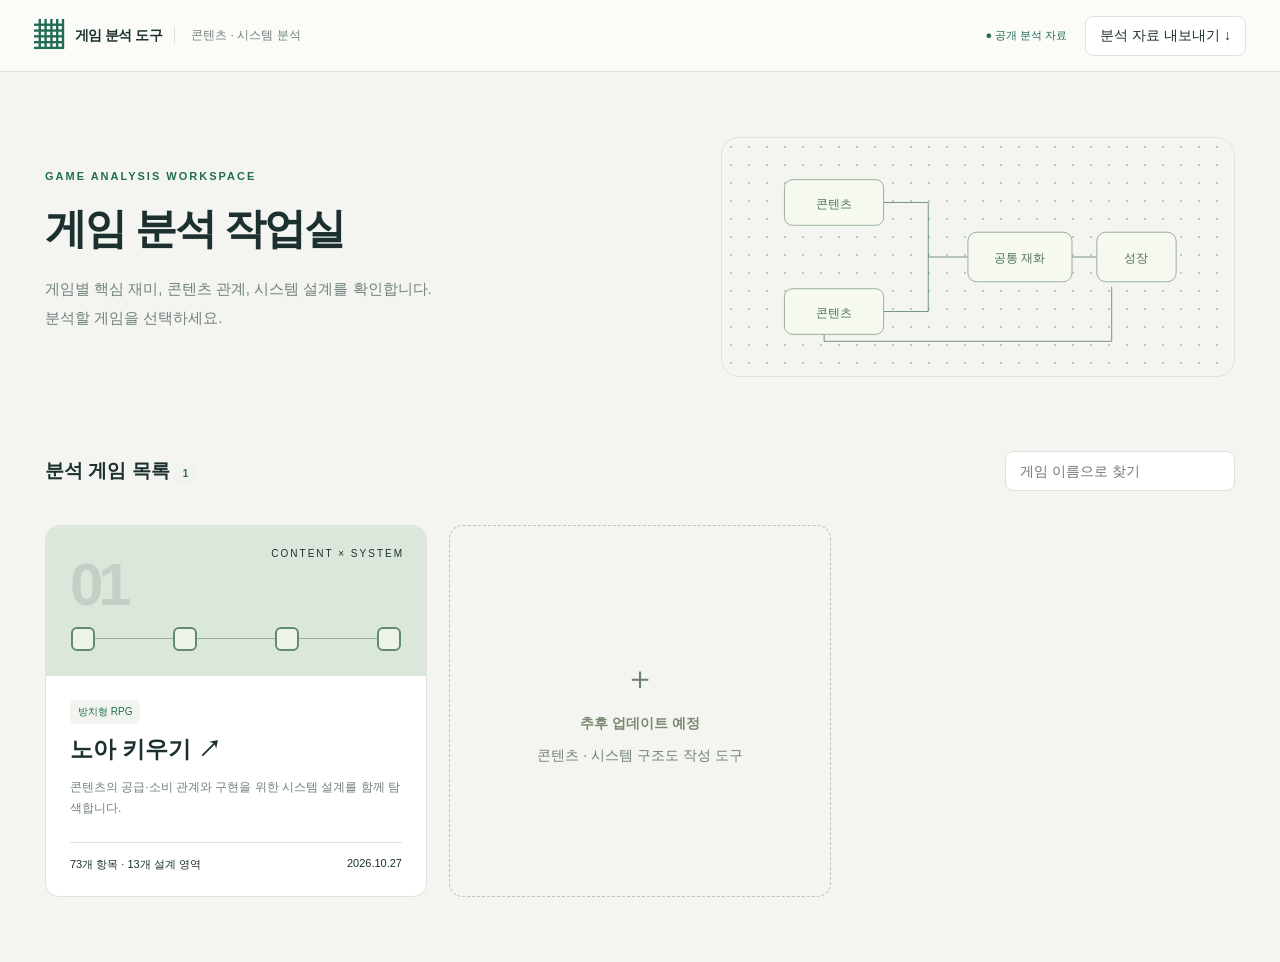
==== commit 360348ce: "Separate planning data and add user analytics design" ====
--- a/index.html
+++ b/index.html
@@ -31,7 +31,7 @@
 <header class="top"><a href="#" class="brand"><span class="brandmark">▦</span> 게임 분석 도구 <span class="brandko">콘텐츠 · 시스템 분석</span></a><div class="topright"><span class="localbadge">● 공개 분석 자료</span><button id="export">분석 자료 내보내기 ↓</button></div></header>
 <main id="app"></main>
 <dialog id="exportDialog"><span class="eyebrow">SHARE A COPY</span><h2>분석 자료 내보내기</h2><p>구조도와 게임 목록이 담긴 HTML 파일을 내려받습니다. 받는 사람은 브라우저에서 열어 볼 수 있습니다.</p><p class="notice">개인 메모는 현재 브라우저에만 저장됩니다. 메모를 포함하여 내보낼 때는 공유할 내용을 확인하세요.</p><label class="check"><input type="checkbox" id="includeNotes"> 이 브라우저에 저장한 메모도 포함</label><div class="dialogbuttons"><button data-close>취소</button><button class="primary" id="download">파일 내려받기</button></div></dialog>
-<div id="toast" role="status"></div><script id="atlas-data" type="application/json">{"version": 1, "title": "게임 구조도 아카이브", "games": [{"id": "noah", "name": "노아 키우기", "genre": "방치형 RPG", "description": "콘텐츠의 공급·소비 관계와 구현을 위한 시스템 설계를 함께 탐색합니다.", "updated": "2026.10.26", "loop": {"nodes": [{"id": "play", "label": "01 자동 전투·파밍", "kind": "content", "x": 60, "y": 130, "w": 280, "h": 105, "desc": "필드 사냥 · 재료 던전", "status": "기획 해석"}, {"id": "earn", "label": "02 보상 축적", "kind": "resource", "x": 430, "y": 130, "w": 280, "h": 105, "desc": "골드 · 경험치 · 전용 재료", "status": "기획 해석"}, {"id": "grow", "label": "03 성장·편성", "kind": "growth", "x": 800, "y": 130, "w": 280, "h": 105, "desc": "스탯 · 장비 · 스킬 · 동료", "status": "기획 해석"}, {"id": "test", "label": "04 성장 확인", "kind": "result", "x": 1170, "y": 130, "w": 280, "h": 105, "desc": "스테이지 · 탑 · 보스 도전", "status": "기획 해석"}, {"id": "goal", "label": "05 다음 목표", "kind": "result", "x": 1170, "y": 440, "w": 280, "h": 105, "desc": "막힌 단계 · 각성 · 수집 목표", "status": "기획 해석"}, {"id": "choose", "label": "06 필요한 재료 선택", "kind": "content", "x": 60, "y": 440, "w": 280, "h": 105, "desc": "부족한 재료의 파밍처로 복귀", "status": "기획 해석"}, {"id": "idle", "label": "시간 축적", "kind": "content", "x": 430, "y": 770, "w": 280, "h": 105, "desc": "오프라인 보상 · 정령 파견", "status": "기획 해석"}, {"id": "collect", "label": "수집·중복 활용", "kind": "growth", "x": 800, "y": 770, "w": 280, "h": 105, "desc": "소환 → 신규 획득 · 강화 · 추가 성장(확인 필요)", "status": "기획 해석"}, {"id": "mission", "label": "행동 목표·보상", "kind": "content", "x": 1170, "y": 770, "w": 280, "h": 105, "desc": "미션 · 업적 · 패스 진행", "status": "기획 해석"}], "edges": [{"source": "play", "target": "earn", "label": "직접 보상"}, {"source": "earn", "target": "grow", "label": "재료 투입"}, {"source": "grow", "target": "test", "label": "성능 변화"}, {"source": "test", "target": "goal", "label": "다음 도전 설정"}, {"source": "goal", "target": "choose", "label": "성장 과제 선택"}, {"source": "choose", "target": "play", "label": "반복 파밍"}, {"source": "idle", "target": "earn", "label": "복귀 후 보상 수령"}, {"source": "earn", "target": "collect", "label": "소환 재화 사용"}, {"source": "collect", "target": "grow", "label": "보유·편성·강화"}, {"source": "test", "target": "mission", "label": "목표 진행"}, {"source": "mission", "target": "earn", "label": "달성 보상"}], "width": 1550, "height": 1050}, "nodes": [{"id": "field", "label": "필드·스테이지", "kind": "content", "x": 60, "y": 160, "desc": "자동 사냥 · 보스 · 반복", "items": ["골드", "경험치"], "status": "관찰 확인"}, {"id": "offline", "label": "오프라인 보상", "kind": "content", "x": 60, "y": 305, "desc": "접속하지 않은 시간의 보상", "items": ["골드", "경험치"], "status": "관찰 확인"}, {"id": "quests", "label": "미션", "kind": "content", "x": 60, "y": 450, "desc": "일일 · 주간 · 반복", "items": ["완료 보상", "단계 보상"], "status": "관찰 확인"}, {"id": "achieve", "label": "업적", "kind": "content", "x": 60, "y": 595, "desc": "처치 · 보스 참여 누적", "items": ["다이아", "칭호"], "status": "관찰 확인"}, {"id": "attendance", "label": "출석", "kind": "content", "x": 60, "y": 740, "desc": "일일 · 신규 출석", "items": ["다이아", "강화석", "소환권"], "status": "관찰 확인"}, {"id": "passes", "label": "패스", "kind": "content", "x": 60, "y": 885, "desc": "레벨업 · 몬스터 · 시즌", "items": ["무료 보상", "프리미엄 보상"], "status": "관찰 확인"}, {"id": "events", "label": "이벤트", "kind": "content", "x": 60, "y": 1030, "desc": "7일 미션 · 카페 쿠폰", "items": ["다이아", "스킬 소환권"], "status": "관찰 확인"}, {"id": "dispatch", "label": "정령 파견", "kind": "content", "x": 60, "y": 1175, "desc": "동료 배치 · 등급 · 시간", "items": ["다이아", "종류별 강화석"], "status": "관찰 확인"}, {"id": "guildraid", "label": "길드 월드보스", "kind": "content", "x": 60, "y": 1320, "desc": "길드 총피해 · 일일 도전", "items": ["골드·다이아 보상 표시", "정산 조건 확인 필요"], "status": "확인 필요"}, {"id": "worldboss", "label": "월드보스", "kind": "content", "x": 60, "y": 1465, "desc": "주간 도전 · 단계 보상", "items": ["최초 클리어 다이아", "추가 보상 확인 필요"], "status": "관찰 확인"}, {"id": "weaponDungeon", "label": "작열하는 대지", "kind": "content", "x": 520, "y": 160, "desc": "무기 강화석", "items": [], "status": "관찰 확인"}, {"id": "armorDungeon", "label": "설산의 얼음 동굴", "kind": "content", "x": 520, "y": 305, "desc": "방어구 강화석", "items": [], "status": "관찰 확인"}, {"id": "accDungeon", "label": "숨겨진 깊은 숲", "kind": "content", "x": 520, "y": 450, "desc": "장신구 강화석", "items": [], "status": "관찰 확인"}, {"id": "goldDungeon", "label": "금광 보물 던전", "kind": "content", "x": 520, "y": 595, "desc": "골드", "items": [], "status": "관찰 확인"}, {"id": "diaDungeon", "label": "다이아 광산", "kind": "content", "x": 520, "y": 740, "desc": "다이아", "items": [], "status": "관찰 확인"}, {"id": "relicDungeon", "label": "유물이 넘쳐나는 유적지", "kind": "content", "x": 520, "y": 885, "desc": "유물", "items": [], "status": "관찰 확인"}, {"id": "awakeningDungeon", "label": "각성 던전", "kind": "content", "x": 520, "y": 1030, "desc": "각성 클리어 조건", "items": [], "status": "관찰 확인"}, {"id": "tower", "label": "무한 탑", "kind": "content", "x": 520, "y": 1175, "desc": "층 진행 · 다이아", "items": [], "status": "관찰 확인"}, {"id": "gold", "label": "골드", "kind": "resource", "x": 1220, "y": 140, "desc": "공급처와 사용처가 모이는 공통 노드", "items": ["직접 지급 콘텐츠만 획득처로 연결", "입장권 구매는 골드 획득처가 아님", "골드 판매 상품의 존재 여부는 확인 필요"], "status": "관찰 확인"}, {"id": "xp", "label": "경험치", "kind": "resource", "x": 1220, "y": 273, "desc": "레벨 성장에 사용되는 경험치 보상", "items": [], "status": "관찰 확인"}, {"id": "dia", "label": "다이아", "kind": "resource", "x": 1220, "y": 406, "desc": "공급처와 사용처가 모이는 공통 노드", "items": [], "status": "관찰 확인"}, {"id": "wstone", "label": "무기 강화석", "kind": "resource", "x": 1220, "y": 539, "desc": "공급처와 사용처가 모이는 공통 노드", "items": [], "status": "관찰 확인"}, {"id": "astone", "label": "방어구 강화석", "kind": "resource", "x": 1220, "y": 672, "desc": "공급처와 사용처가 모이는 공통 노드", "items": [], "status": "관찰 확인"}, {"id": "jstone", "label": "장신구 강화석", "kind": "resource", "x": 1220, "y": 805, "desc": "공급처와 사용처가 모이는 공통 노드", "items": [], "status": "관찰 확인"}, {"id": "cstone", "label": "동료 강화석", "kind": "resource", "x": 1220, "y": 938, "desc": "공급처와 사용처가 모이는 공통 노드", "items": [], "status": "관찰 확인"}, {"id": "relic", "label": "유물", "kind": "resource", "x": 1220, "y": 1071, "desc": "공급처와 사용처가 모이는 공통 노드", "items": [], "status": "관찰 확인"}, {"id": "treasure", "label": "보물", "kind": "resource", "x": 1220, "y": 1204, "desc": "공급처와 사용처가 모이는 공통 노드", "items": [], "status": "관찰 확인"}, {"id": "bosscoin", "label": "보스 코인", "kind": "resource", "x": 1220, "y": 1337, "desc": "공급처와 사용처가 모이는 공통 노드", "items": [], "status": "확인 필요"}, {"id": "stella", "label": "스텔라", "kind": "resource", "x": 1220, "y": 1470, "desc": "공급처와 사용처가 모이는 공통 노드", "items": [], "status": "관찰 확인"}, {"id": "shop", "label": "상점", "kind": "exchange", "x": 1880, "y": 270, "desc": "일일 · 재화 · 보스 코인 · 패키지", "items": ["소환권 교환", "입장권 구매", "스텔라 상품", "마일리지 상세 확인 필요"], "status": "관찰 확인"}, {"id": "ad", "label": "광고 리워드", "kind": "source", "x": 520, "y": 1440, "desc": "무료 재화 · 소환권 · 일부 입장 기회", "items": [], "status": "관찰 확인"}, {"id": "cash", "label": "현금 상품", "kind": "source", "x": 520, "y": 1590, "desc": "상품과 스텔라 구매 경로", "items": ["조사 중 실제 구매하지 않음"], "status": "관찰 확인"}, {"id": "donate", "label": "길드 기부", "kind": "exchange", "x": 1880, "y": 1280, "desc": "일반 · 특별 기부", "items": ["다이아 소비", "랜덤 보물 획득"], "status": "관찰 확인"}, {"id": "wticket", "label": "무기 소환권", "kind": "resource", "x": 2420, "y": 180, "desc": "종류별 전용 소환권", "items": [], "status": "관찰 확인"}, {"id": "aticket", "label": "방어구 소환권", "kind": "resource", "x": 2420, "y": 330, "desc": "종류별 전용 소환권", "items": [], "status": "관찰 확인"}, {"id": "jticket", "label": "장신구 소환권", "kind": "resource", "x": 2420, "y": 480, "desc": "종류별 전용 소환권", "items": [], "status": "관찰 확인"}, {"id": "sticket", "label": "스킬 소환권", "kind": "resource", "x": 2420, "y": 630, "desc": "종류별 전용 소환권", "items": [], "status": "관찰 확인"}, {"id": "cticket", "label": "동료 소환권", "kind": "resource", "x": 2420, "y": 780, "desc": "종류별 전용 소환권", "items": [], "status": "관찰 확인"}, {"id": "wsummon", "label": "무기 소환", "kind": "exchange", "x": 2940, "y": 180, "desc": "소환권 또는 다이아 사용", "items": [], "status": "관찰 확인"}, {"id": "asummon", "label": "방어구 소환", "kind": "exchange", "x": 2940, "y": 330, "desc": "소환권 또는 다이아 사용", "items": [], "status": "관찰 확인"}, {"id": "jsummon", "label": "장신구 소환", "kind": "exchange", "x": 2940, "y": 480, "desc": "소환권 또는 다이아 사용", "items": [], "status": "관찰 확인"}, {"id": "ssummon", "label": "스킬 소환", "kind": "exchange", "x": 2940, "y": 630, "desc": "소환권 또는 다이아 사용", "items": [], "status": "관찰 확인"}, {"id": "csummon", "label": "동료 소환", "kind": "exchange", "x": 2940, "y": 780, "desc": "소환권 또는 다이아 사용", "items": [], "status": "관찰 확인"}, {"id": "stats", "label": "스탯 강화", "kind": "growth", "x": 4140, "y": 160, "desc": "골드 소비 → 능력치 상승", "items": [], "status": "관찰 확인"}, {"id": "relicUp", "label": "유물 강화", "kind": "growth", "x": 4140, "y": 1900, "desc": "유물 사용 → 전투·파밍 보너스", "items": [], "status": "관찰 확인"}, {"id": "treasureUp", "label": "보물 강화", "kind": "growth", "x": 4140, "y": 2060, "desc": "보물 사용 → 길드 연계 효과", "items": [], "status": "관찰 확인"}, {"id": "codex", "label": "도감 단계 성장", "kind": "growth", "x": 4140, "y": 2220, "desc": "몬스터 처치 누적 조건 · 소비 재료 아님", "items": [], "status": "관찰 확인"}, {"id": "power", "label": "전투 성능", "kind": "result", "x": 4920, "y": 860, "desc": "장착 · 보유 · 편성 · 능력치", "items": [], "status": "관찰 확인"}, {"id": "next", "label": "목표 스테이지 도전", "kind": "result", "x": 5400, "y": 860, "desc": "성장한 전투 성능으로 돌파 시도", "items": ["반복 흐름은 콘텐츠 순환도에서 확인"], "status": "관찰 확인"}, {"id": "entry-weaponDungeon", "label": "작열하는 대지 입장권", "kind": "resource", "x": 2420, "y": 1080, "desc": "해당 콘텐츠 전용 · 다른 입장권과 구분", "items": [], "status": "관찰 확인"}, {"id": "entry-armorDungeon", "label": "설산의 얼음 동굴 입장권", "kind": "resource", "x": 2420, "y": 1215, "desc": "해당 콘텐츠 전용 · 다른 입장권과 구분", "items": [], "status": "관찰 확인"}, {"id": "entry-accDungeon", "label": "숨겨진 깊은 숲 입장권", "kind": "resource", "x": 2420, "y": 1350, "desc": "해당 콘텐츠 전용 · 다른 입장권과 구분", "items": [], "status": "관찰 확인"}, {"id": "entry-goldDungeon", "label": "금광 보물 던전 입장권", "kind": "resource", "x": 2420, "y": 1485, "desc": "해당 콘텐츠 전용 · 다른 입장권과 구분", "items": [], "status": "관찰 확인"}, {"id": "entry-diaDungeon", "label": "다이아 광산 입장권", "kind": "resource", "x": 2420, "y": 1620, "desc": "해당 콘텐츠 전용 · 다른 입장권과 구분", "items": [], "status": "관찰 확인"}, {"id": "entry-relicDungeon", "label": "유물이 넘쳐나는 유적지 입장권", "kind": "resource", "x": 2420, "y": 1755, "desc": "해당 콘텐츠 전용 · 다른 입장권과 구분", "items": [], "status": "관찰 확인"}, {"id": "entry-awakeningDungeon", "label": "각성 던전 입장권", "kind": "resource", "x": 2420, "y": 1890, "desc": "해당 콘텐츠 전용 · 다른 입장권과 구분", "items": [], "status": "관찰 확인"}, {"id": "entry-tower", "label": "무한 탑 입장권", "kind": "resource", "x": 2420, "y": 2025, "desc": "해당 콘텐츠 전용 · 다른 입장권과 구분", "items": [], "status": "관찰 확인"}, {"id": "entry-worldboss", "label": "월드보스 입장권", "kind": "resource", "x": 2420, "y": 2160, "desc": "해당 콘텐츠 전용 · 다른 입장권과 구분", "items": [], "status": "관찰 확인"}, {"id": "equipment", "label": "장비 획득", "kind": "growth", "x": 3520, "y": 500, "desc": "무기 · 방어구 · 장신구 / 신규·중복", "items": [], "status": "관찰 확인"}, {"id": "skill", "label": "스킬 획득", "kind": "growth", "x": 3520, "y": 1000, "desc": "신규 스킬 · 동일 스킬 중복", "items": [], "status": "관찰 확인"}, {"id": "companion", "label": "동료 획득", "kind": "growth", "x": 3520, "y": 1450, "desc": "신규 동료 · 동일 동료 중복", "items": [], "status": "관찰 확인"}, {"id": "level", "label": "캐릭터 레벨 성장", "kind": "growth", "x": 4140, "y": 320, "desc": "경험치 누적 → 레벨 상승", "items": [], "status": "관찰 확인"}, {"id": "weaponUp", "label": "무기 강화", "kind": "growth", "x": 4140, "y": 500, "desc": "무기 강화석 소비 → 강화 단계 상승", "items": [], "status": "관찰 확인"}, {"id": "armorUp", "label": "방어구 강화", "kind": "growth", "x": 4140, "y": 650, "desc": "방어구 강화석 소비 → 강화 단계 상승", "items": [], "status": "관찰 확인"}, {"id": "accessoryUp", "label": "장신구 강화", "kind": "growth", "x": 4140, "y": 800, "desc": "장신구 강화석 소비 → 강화 단계 상승", "items": [], "status": "관찰 확인"}, {"id": "equipmentMerge", "label": "장비 승급", "kind": "growth", "x": 4140, "y": 950, "desc": "동일 장비 중복 소비 → 상위 장비", "items": ["강화석과 별도 경로: 소환에서 얻은 동일 장비 중복 사용", "등급별 승급 수량·강화 상태 유지 규칙은 확인 필요"], "status": "관찰 확인"}, {"id": "skillUp", "label": "스킬 강화", "kind": "growth", "x": 4140, "y": 1100, "desc": "동일 스킬 중복 → 피해·쿨타임 변화", "items": [], "status": "관찰 확인"}, {"id": "companionUp", "label": "동료 강화", "kind": "growth", "x": 4140, "y": 1450, "desc": "동료 강화석 + 다이아 → 강화 단계", "items": [], "status": "관찰 확인"}, {"id": "awaken", "label": "캐릭터 각성", "kind": "growth", "x": 4140, "y": 1750, "desc": "레벨 + 각성 던전 클리어 조건", "items": [], "status": "관찰 확인"}, {"id": "equipmentEquip", "label": "장비 장착·보유 효과", "kind": "growth", "x": 4620, "y": 500, "desc": "획득 장비와 강화·승급 결과 적용", "items": [], "status": "관찰 확인"}, {"id": "skillEquip", "label": "스킬 편성", "kind": "growth", "x": 4620, "y": 1050, "desc": "획득·강화한 기술을 슬롯에 편성", "items": [], "status": "관찰 확인"}, {"id": "companionEquip", "label": "동료 편성·보유 효과", "kind": "growth", "x": 4620, "y": 1450, "desc": "동료 전투 배치 · 보유 보너스", "items": [], "status": "관찰 확인"}, {"id": "skin", "label": "스킨·슬롯 해금", "kind": "growth", "x": 4620, "y": 1750, "desc": "각성 보상 · 스킨 보유 효과", "items": ["스킨 장착 자체의 능력치 효과는 확인 필요"], "status": "관찰 확인"}], "edges": [{"source": "wticket", "target": "wsummon", "label": "사용"}, {"source": "dia", "target": "wsummon", "label": "대체 비용"}, {"source": "aticket", "target": "asummon", "label": "사용"}, {"source": "dia", "target": "asummon", "label": "대체 비용"}, {"source": "jticket", "target": "jsummon", "label": "사용"}, {"source": "dia", "target": "jsummon", "label": "대체 비용"}, {"source": "sticket", "target": "ssummon", "label": "사용"}, {"source": "dia", "target": "ssummon", "label": "대체 비용"}, {"source": "cticket", "target": "csummon", "label": "사용"}, {"source": "dia", "target": "csummon", "label": "대체 비용"}, {"source": "field", "target": "gold", "label": "보상"}, {"source": "field", "target": "xp", "label": "보상"}, {"source": "offline", "target": "gold", "label": "보상"}, {"source": "offline", "target": "xp", "label": "보상"}, {"source": "goldDungeon", "target": "gold", "label": "보상"}, {"source": "diaDungeon", "target": "dia", "label": "보상"}, {"source": "weaponDungeon", "target": "wstone", "label": "보상"}, {"source": "armorDungeon", "target": "astone", "label": "보상"}, {"source": "accDungeon", "target": "jstone", "label": "보상"}, {"source": "relicDungeon", "target": "relic", "label": "보상"}, {"source": "quests", "target": "dia", "label": "보상"}, {"source": "achieve", "target": "dia", "label": "보상"}, {"source": "events", "target": "dia", "label": "보상"}, {"source": "events", "target": "sticket", "label": "보상"}, {"source": "attendance", "target": "dia", "label": "보상"}, {"source": "passes", "target": "dia", "label": "보상"}, {"source": "tower", "target": "dia", "label": "보상"}, {"source": "dispatch", "target": "dia", "label": "보상"}, {"source": "guildraid", "target": "gold", "label": "보상 표시 · 정산 확인 필요"}, {"source": "guildraid", "target": "dia", "label": "보상 표시 · 정산 확인 필요"}, {"source": "worldboss", "target": "dia", "label": "보상"}, {"source": "dispatch", "target": "wstone", "label": "보상"}, {"source": "dispatch", "target": "astone", "label": "보상"}, {"source": "dispatch", "target": "jstone", "label": "보상"}, {"source": "dispatch", "target": "cstone", "label": "보상"}, {"source": "attendance", "target": "wstone", "label": "보상"}, {"source": "attendance", "target": "astone", "label": "보상"}, {"source": "attendance", "target": "jstone", "label": "보상"}, {"source": "passes", "target": "wstone", "label": "보상"}, {"source": "passes", "target": "astone", "label": "보상"}, {"source": "passes", "target": "jstone", "label": "보상"}, {"source": "shop", "target": "wticket", "label": "획득"}, {"source": "shop", "target": "aticket", "label": "획득"}, {"source": "ad", "target": "wticket", "label": "획득"}, {"source": "ad", "target": "aticket", "label": "획득"}, {"source": "attendance", "target": "wticket", "label": "획득"}, {"source": "attendance", "target": "aticket", "label": "획득"}, {"source": "shop", "target": "jticket", "label": "교환"}, {"source": "ad", "target": "jticket", "label": "보상"}, {"source": "shop", "target": "sticket", "label": "교환"}, {"source": "ad", "target": "sticket", "label": "보상"}, {"source": "shop", "target": "cticket", "label": "교환"}, {"source": "ad", "target": "cticket", "label": "보상"}, {"source": "passes", "target": "sticket", "label": "소환권 보상"}, {"source": "cash", "target": "stella", "label": "구매"}, {"source": "stella", "target": "passes", "label": "프리미엄"}, {"source": "stella", "target": "shop", "label": "교환"}, {"source": "bosscoin", "target": "shop", "label": "교환"}, {"source": "dia", "target": "shop", "label": "구매"}, {"source": "ad", "target": "dia", "label": "보상"}, {"source": "dia", "target": "donate", "label": "기부"}, {"source": "donate", "target": "treasure", "label": "랜덤 보상"}, {"source": "gold", "target": "stats", "label": "성장 재료"}, {"source": "relic", "target": "relicUp", "label": "성장 재료"}, {"source": "treasure", "target": "treasureUp", "label": "성장 재료"}, {"source": "stats", "target": "power", "label": "성장 효과"}, {"source": "relicUp", "target": "power", "label": "성장 효과"}, {"source": "treasureUp", "target": "power", "label": "성장 효과"}, {"source": "codex", "target": "power", "label": "성장 효과"}, {"source": "power", "target": "next", "label": "도전 능력"}, {"source": "shop", "target": "entry-weaponDungeon", "label": "입장권 구매"}, {"source": "entry-weaponDungeon", "target": "weaponDungeon", "label": "입장 비용"}, {"source": "shop", "target": "entry-armorDungeon", "label": "입장권 구매"}, {"source": "entry-armorDungeon", "target": "armorDungeon", "label": "입장 비용"}, {"source": "shop", "target": "entry-accDungeon", "label": "입장권 구매"}, {"source": "entry-accDungeon", "target": "accDungeon", "label": "입장 비용"}, {"source": "shop", "target": "entry-goldDungeon", "label": "입장권 구매"}, {"source": "entry-goldDungeon", "target": "goldDungeon", "label": "입장 비용"}, {"source": "shop", "target": "entry-diaDungeon", "label": "입장권 구매"}, {"source": "entry-diaDungeon", "target": "diaDungeon", "label": "입장 비용"}, {"source": "shop", "target": "entry-relicDungeon", "label": "입장권 구매"}, {"source": "entry-relicDungeon", "target": "relicDungeon", "label": "입장 비용"}, {"source": "shop", "target": "entry-awakeningDungeon", "label": "입장권 구매"}, {"source": "entry-awakeningDungeon", "target": "awakeningDungeon", "label": "입장 비용"}, {"source": "shop", "target": "entry-tower", "label": "입장권 구매"}, {"source": "entry-tower", "target": "tower", "label": "입장 비용"}, {"source": "shop", "target": "entry-worldboss", "label": "입장권 구매"}, {"source": "entry-worldboss", "target": "worldboss", "label": "입장 비용"}, {"source": "xp", "target": "level", "label": "경험치"}, {"source": "level", "target": "awaken", "label": "요구 레벨"}, {"source": "awakeningDungeon", "target": "awaken", "label": "클리어 조건"}, {"source": "awaken", "target": "skin", "label": "해금"}, {"source": "wsummon", "target": "equipment", "label": "무기·중복 획득"}, {"source": "asummon", "target": "equipment", "label": "방어구·중복 획득"}, {"source": "jsummon", "target": "equipment", "label": "장신구·중복 획득"}, {"source": "ssummon", "target": "skill", "label": "스킬·중복 획득"}, {"source": "csummon", "target": "companion", "label": "동료·중복 획득"}, {"source": "wstone", "target": "weaponUp", "label": "소비 재료"}, {"source": "astone", "target": "armorUp", "label": "소비 재료"}, {"source": "jstone", "target": "accessoryUp", "label": "소비 재료"}, {"source": "equipment", "target": "equipmentMerge", "label": "동일 장비 중복"}, {"source": "equipment", "target": "equipmentEquip", "label": "장착·보유"}, {"source": "weaponUp", "target": "equipmentEquip", "label": "강화 결과"}, {"source": "armorUp", "target": "equipmentEquip", "label": "강화 결과"}, {"source": "accessoryUp", "target": "equipmentEquip", "label": "강화 결과"}, {"source": "equipmentMerge", "target": "equipmentEquip", "label": "상위 장비"}, {"source": "skill", "target": "skillUp", "label": "동일 스킬 중복"}, {"source": "skill", "target": "skillEquip", "label": "편성 대상"}, {"source": "skillUp", "target": "skillEquip", "label": "강화 결과"}, {"source": "cstone", "target": "companionUp", "label": "소비 재료"}, {"source": "dia", "target": "companionUp", "label": "추가 소비 재화"}, {"source": "companion", "target": "companionEquip", "label": "배치·보유"}, {"source": "companionUp", "target": "companionEquip", "label": "강화 결과"}, {"source": "companion", "target": "dispatch", "label": "파견 배치"}, {"source": "field", "target": "codex", "label": "처치 누적 조건 · 보상 아님"}, {"source": "equipmentEquip", "target": "power", "label": "장착·보유 효과"}, {"source": "skillEquip", "target": "power", "label": "편성 효과"}, {"source": "companionEquip", "target": "power", "label": "편성·보유 효과"}, {"source": "skin", "target": "power", "label": "보유 효과"}, {"source": "level", "target": "power", "label": "성장 효과"}], "systems": [{"id": "mission", "title": "미션·업적", "observed": ["일일·주간·반복 미션", "처치·소환·던전 완료 목표", "단계 보상·칭호"], "branches": [["목표 정의", "행동 종류|대상 필터|누적 횟수|달성 여부|현재 값 비교|목표값|복수 조건 AND·OR"], ["기록 수집", "몬스터 처치|소환 횟수|스테이지 클리어|던전 클리어|스탯 강화|장비 강화"], ["집계 범위", "과거 기록 인정|활성화 이후 증가분|상시 누적|활성 기간만|이벤트 기간만"], ["진행 상태", "잠김|진행 중|달성|보상 수령|기간 만료"], ["판정·초기화", "행동 직후 판정|활성화 시 재판정|일일 초기화|주간 초기화|누락 이벤트 재처리"], ["보상 처리", "수동 수령|자동 지급 정책|단계 보상|칭호 해금|중복 수령 방지"]], "tables": [{"name": "MissionDef", "fields": ["missionId", "category", "activationRuleId", "objectiveGroupId", "resetPolicyId", "rewardGroupId"]}, {"name": "ObjectiveDef", "fields": ["objectiveId", "eventType", "targetFilter", "operator", "targetValue", "historyPolicy", "collectionWindow"]}, {"name": "PlayerMission", "fields": ["playerId", "missionId", "cycleId", "state", "progress", "baselineValue", "activatedAt", "claimedAt"]}, {"name": "PlayerCounter", "fields": ["playerId", "counterKey", "value", "lastEventId"]}, {"name": "RewardGroup", "fields": ["rewardGroupId", "itemId", "quantity"]}], "events": ["행동 이벤트 → 조건 필터 → 진행도 갱신 → 달성 판정 → 보상 수령", "수령 요청 → 상태 검사 → 재화 지급과 수령 기록을 함께 저장"], "questions": ["과거 기록 인정 범위", "각 목표의 실제 집계 기간", "스탯·장비 강화 목표의 실제 제공 여부"], "status": "구현 제안"}, {"id": "combat", "title": "전투·스테이지", "observed": ["필드 자동 전투", "보스 도전·반복", "피해 숫자·범위 예고"], "branches": [["전투 주체", "플레이어|동료|일반 몬스터|보스"], ["행동 상태", "대기|이동|공격|스킬 시전|피격|사망"], ["전투 계산", "최종 능력치|공격 계수|명중·회피 정책|방어 보정|치명타|속성 보정"], ["효과 처리", "피해|회복|버프|디버프|상태 이상|대상|지속 시간|중첩·우선순위"], ["전투 종료", "승리|실패|시간 초과|보상 정산|진행도 저장"]], "tables": [{"name": "StageDef", "fields": ["stageId", "chapterId", "waveGroupId", "bossId", "rewardGroupId"]}, {"name": "MonsterDef", "fields": ["monsterId", "statGroupId", "skillGroupId", "behaviorId"]}, {"name": "CombatEffect", "fields": ["effectId", "effectType", "targetRule", "valueFormula", "duration", "stackPolicy"]}, {"name": "BattleSession", "fields": ["sessionId", "stageId", "seed", "result", "settledAt"]}], "events": ["전투 시작 → 적 생성 → 행동·효과 처리 → 결과 판정 → 보상 정산"], "questions": ["원본 피해 공식", "명중·회피·상태 이상의 제공 범위", "버프 중첩 우선순위"], "status": "구현 제안"}, {"id": "stats", "title": "능력치·캐릭터", "observed": ["골드 스탯 강화", "경험치 레벨 성장", "각성의 레벨·던전 조건"], "branches": [["능력치 구성", "마력|체력|회복|치명타|기본값|성장값|보유 효과|장착 효과"], ["강화 거래", "현재 단계|다음 비용|재료 검증|일괄 강화 범위|재계산"], ["캐릭터 성장", "경험치 누적|레벨 구간|각성 단계|스킨 해금|슬롯 해금"]], "tables": [{"name": "StatDef", "fields": ["statId", "valueType", "stackRule", "displayFormat"]}, {"name": "StatUpgrade", "fields": ["statId", "level", "costGroupId", "value"]}, {"name": "CharacterLevel", "fields": ["level", "requiredXp", "rewardGroupId"]}, {"name": "AwakeningDef", "fields": ["step", "requiredLevel", "requiredDungeon", "skinId", "slotCount"]}, {"name": "PlayerCharacter", "fields": ["playerId", "level", "xp", "awakeningStep", "upgradeLevels"]}], "events": ["강화 요청 → 비용·상한 검사 → 재료 차감 → 단계 증가 → 최종 능력치 갱신"], "questions": ["스킨 착용 자체의 능력치 효과", "성장 상한", "각성 단계별 추가 비용"], "status": "구현 제안"}, {"id": "equipment", "title": "장비·강화·승급", "observed": ["무기·방어구·장신구", "장착·보유 효과", "강화석 사용·중복 승급"], "branches": [["장비 정의", "부위|등급|장비 ID|기본 능력치|보유 보너스"], ["장착", "부위 슬롯|교체|장착 제한|능력치 갱신"], ["강화", "강화 단계|종류별 강화석|성장 계수|일괄 강화"], ["승급", "동일 장비 수량|결과 장비|레벨 유지 정책|보유 효과 유지|중복 요청 방지"]], "tables": [{"name": "EquipmentDef", "fields": ["equipmentId", "slotType", "grade", "baseStatGroup", "ownedEffectGroup"]}, {"name": "UpgradeCost", "fields": ["costGroupId", "level", "itemId", "amount"]}, {"name": "PromotionRecipe", "fields": ["recipeId", "inputId", "inputCount", "outputId", "outputCount"]}, {"name": "PlayerEquipment", "fields": ["playerId", "equipmentId", "count", "level", "equipped"]}], "events": ["승급 → 중복 수량 검증 → 입력 차감 → 결과 지급 → 효과 재계산"], "questions": ["등급별 승급 수량", "승급 시 강화 상태 정책의 전체 범위"], "status": "구현 제안"}, {"id": "skills", "title": "스킬·편성", "observed": ["속성별 기술", "스킬 강화 UI", "피해·쿨타임 강화 미리보기"], "branches": [["기술 정의", "속성|대상|공격 계수|효과 목록|쿨타임"], ["슬롯 편성", "해금 슬롯|중복 편성 제한|전투 프리셋|자동 시전 순서"], ["성장", "중복 스킬 수량|강화 단계|피해 변화|쿨타임 변화"]], "tables": [{"name": "SkillDef", "fields": ["skillId", "element", "targetRule", "effectGroup", "baseCooldown"]}, {"name": "SkillLevel", "fields": ["skillId", "level", "coefficient", "cooldown", "requiredCopies"]}, {"name": "SkillLoadout", "fields": ["playerId", "presetId", "slotIndex", "skillId"]}, {"name": "PlayerSkill", "fields": ["playerId", "skillId", "level", "copies"]}], "events": ["시전 가능 검사 → 대상 선정 → 효과 적용 → 쿨타임 시작"], "questions": ["강화 외 추가 성장 기능 존재 여부", "자동 시전 우선순위", "속성 상성"], "status": "구현 제안"}, {"id": "companion", "title": "동료·파견", "observed": ["동료 장착·보유 효과", "강화석+다이아 강화", "파견 슬롯·등급·시간·일괄 파견"], "branches": [["동료 성장", "등급|강화 단계|장착 효과|보유 효과|동료 기술"], ["전투 배치", "편성 슬롯|프리셋|중복 배치 검사"], ["파견 구성", "지역|동료 슬롯|점수|등급 임계값|자동 조합"], ["파견 생명주기", "대기|진행 중|완료|수령|시간 단축|사용 중 동료 제한"]], "tables": [{"name": "CompanionDef", "fields": ["companionId", "grade", "effectGroupId", "skillGroupId"]}, {"name": "DispatchDef", "fields": ["dispatchId", "slotCount", "duration", "scoreRuleId", "rewardGroupId"]}, {"name": "DispatchTier", "fields": ["dispatchId", "tier", "minScore", "rewardGroupId"]}, {"name": "PlayerDispatch", "fields": ["playerId", "dispatchId", "companionIds", "startedAt", "endsAt", "claimedAt"]}], "events": ["배치 → 사용 상태 검사 → 점수·보상 산정 → 종료 시각 저장 → 수령"], "questions": ["파견 점수 공식", "강화가 파견 점수에 주는 영향", "고등급 동료 기술"], "status": "구현 제안"}, {"id": "summon", "title": "소환·중복 획득", "observed": ["종류별 소환", "소환권·다이아 비용", "소환 진행도 표시"], "branches": [["소환 구성", "대상 풀|등급별 가중치|결과 수량|진행도"], ["비용 정책", "전용 소환권|다이아 대체|회차별 비용|부족 재화 처리"], ["결과 처리", "신규 해금|중복 수량|진행도 갱신|지급 로그|요청 재시도"]], "tables": [{"name": "SummonPool", "fields": ["poolId", "entryId", "weight", "unlockRule"]}, {"name": "SummonOffer", "fields": ["offerId", "poolId", "drawCount", "ticketItemId", "currencyCost"]}, {"name": "PlayerSummon", "fields": ["playerId", "poolId", "progress", "level"]}, {"name": "DrawTransaction", "fields": ["requestId", "playerId", "poolId", "cost", "result", "createdAt"]}], "events": ["소환 요청 → 비용 확인 → 결과 추첨 → 재화 차감·지급 → 결과 표시"], "questions": ["실제 확률", "소환 진행도 공유 여부", "천장·보정 존재 여부"], "status": "구현 제안"}, {"id": "economy", "title": "재화·보상·상점", "observed": ["다이아·골드·전용 소환권", "일일·보스 코인·재화 상품", "광고 보상"], "branches": [["아이템 종류", "일반 재화|유료 재화|소환권|입장권|강화 재료|수집 대상"], ["보상 그룹", "아이템 ID|수량|고정 보상|랜덤 보상|최초 보상"], ["상품", "비용|지급 묶음|구매 제한|기간|초기화|광고 회수"], ["거래 안정성", "잔액 검사|원자적 차감·지급|중복 요청 키|이력|실패 복구"]], "tables": [{"name": "ItemDef", "fields": ["itemId", "type", "name", "stackLimit"]}, {"name": "RewardEntry", "fields": ["groupId", "itemId", "quantity", "weight"]}, {"name": "ShopOffer", "fields": ["offerId", "costGroupId", "rewardGroupId", "limit", "resetPolicyId"]}, {"name": "Wallet", "fields": ["playerId", "itemId", "balance"]}, {"name": "Transaction", "fields": ["transactionId", "reason", "delta", "idempotencyKey"]}], "events": ["거래 검증 → 비용 차감과 보상 지급 → 로그 기록 → 화면 반영"], "questions": ["보스 코인 공급 조건", "마일리지 획득·상품", "미구매 상품 상세"], "status": "구현 제안"}, {"id": "challenge", "title": "던전·탑·월드보스", "observed": ["재료별 던전", "각성 던전 소탕", "탑 최초·일반 보상", "월드보스 주간 초기화"], "branches": [["진입 조건", "해금 조건|단계|입장권|일일 횟수|편성 프리셋"], ["전투 규칙", "제한 시간|승리·실패|단계별 적|피해 점수"], ["보상 규칙", "최초 클리어|반복 클리어|요일 배수|단계 보상|주간 정산"], ["소탕", "클리어 이력|권한 검사|입장 비용|보상 정산"]], "tables": [{"name": "DungeonDef", "fields": ["dungeonId", "type", "entryCostGroup", "resetPolicyId", "battleRuleId"]}, {"name": "DungeonStage", "fields": ["dungeonId", "stage", "monsterGroup", "rewardGroup"]}, {"name": "ClearRecord", "fields": ["playerId", "dungeonId", "stage", "firstClearedAt", "bestScore"]}, {"name": "BossScore", "fields": ["playerId", "bossId", "cycleId", "score", "claimedTiers"]}], "events": ["입장 → 비용·해금 검사 → 전투 → 클리어 기록 → 보상"], "questions": ["실패 시 입장권 반환", "소탕 보상 배율", "월드보스 결과 정산"], "status": "구현 제안"}, {"id": "collection", "title": "유물·보물·도감", "observed": ["유물·보물 강화 UI", "길드 가입 연계 보물 효과", "몬스터 처치 누적 도감"], "branches": [["수집 대상", "유물|보물|챕터별 몬스터"], ["강화·기록", "중복 수량|강화 단계|몬스터별 처치 수|도감 단계 임계값"], ["효과 적용", "속성 피해|골드·경험치 획득|회복·쿨타임|길드 조건|능력치 갱신"]], "tables": [{"name": "CollectionDef", "fields": ["collectionId", "type", "effectGroupId", "activationRule"]}, {"name": "CollectionLevel", "fields": ["collectionId", "level", "requiredCopies", "effectValue"]}, {"name": "CodexEntry", "fields": ["entryId", "chapterId", "monsterId", "thresholdGroup"]}, {"name": "PlayerCollection", "fields": ["playerId", "collectionId", "copies", "level", "killCount"]}], "events": ["획득·처치 이벤트 → 수량·기록 갱신 → 단계 판정 → 효과 적용"], "questions": ["유물·보물 추가 강화 비용", "길드 탈퇴 시 효과 처리"], "status": "구현 제안"}, {"id": "guild", "title": "길드·기부·레이드", "observed": ["길드 레벨·기여도", "일반·특별 기부 랜덤 보물", "길드 월드보스"], "branches": [["조직", "길드 ID|회원|직위|가입·탈퇴|기여도"], ["기부", "기부 종류|다이아 비용|일일 제한|랜덤 보물|길드 성장"], ["공동 성장", "레벨|보유 스킬|조건별 효과"], ["레이드", "일일 입장|개인 피해|길드 총피해|주간 주기|보상 정산"]], "tables": [{"name": "Guild", "fields": ["guildId", "level", "xp", "memberLimit"]}, {"name": "GuildMember", "fields": ["guildId", "playerId", "role", "contribution"]}, {"name": "DonationDef", "fields": ["type", "cost", "dailyLimit", "rewardPoolId"]}, {"name": "GuildRaid", "fields": ["guildId", "cycleId", "bossId", "totalDamage"]}, {"name": "RaidContribution", "fields": ["guildId", "cycleId", "playerId", "damage"]}], "events": ["기부 → 제한·비용 검사 → 재화 차감 → 보물 지급·기여도 반영"], "questions": ["기부별 보물 확률", "길드 스킬 성장 조건", "길드 레이드 보상 조건"], "status": "구현 제안"}, {"id": "liveops", "title": "출석·패스·오프라인", "observed": ["일반·신규 출석", "레벨업·몬스터·시즌 패스", "오프라인 경험치·골드"], "branches": [["시간 정책", "서버 시각|일일 경계|주간 경계|이벤트 시작·종료"], ["출석", "누적 일차|수령 가능 시각|수령 기록|신규 기간"], ["패스", "진행도 원천|단계|무료 트랙|프리미엄 권한|보상 수령"], ["오프라인", "마지막 정산 시각|누적 상한|수익 기준|기본 수령|추가 보상 정책"]], "tables": [{"name": "ResetPolicy", "fields": ["policyId", "timezone", "period", "boundary"]}, {"name": "AttendanceDef", "fields": ["campaignId", "day", "rewardGroupId"]}, {"name": "PassDef", "fields": ["passId", "progressType", "startsAt", "endsAt"]}, {"name": "PassTier", "fields": ["passId", "tier", "targetValue", "freeReward", "paidReward"]}, {"name": "OfflineState", "fields": ["playerId", "lastSettledAt", "rateSnapshot", "claimToken"]}], "events": ["접속 → 경과 시간 산출 → 상한 적용 → 보상 계산 → 한 번만 정산"], "questions": ["오프라인 보상 기준값", "프리미엄 만료 처리", "이벤트 재참여 정책"], "status": "구현 제안"}], "matrix": {"columns": ["스킬", "장비", "캐릭터", "동료", "스탯", "유물", "정령 도감", "보물"], "rows": [["핵심 콘텐츠", [["스킬"], ["장비"], ["캐릭터"], ["동료"], ["스탯"], ["유물"], ["정령 도감"], ["보물"]]], ["세부 시스템", [["속성별 스킬 획득", "슬롯 편성", "중복 관리"], ["무기", "방어구", "장신구", "장비 장착"], ["캐릭터 레벨", "각성", "스킬 슬롯", "스킨 착용", "스킨 보유 효과", "스킨 장착 효과 확인 필요"], ["동료 획득", "전투 동료 편성", "정령 파견"], ["마력", "체력", "체력 회복", "치명타"], ["유물 수집"], ["몬스터 처치 누적", "챕터별 도감"], ["보물 수집", "길드 연계", "일괄 강화"]]], ["콘텐츠 목표", [["전투 기술 확보", "전투 편성 다양화"], ["장착 능력치 확보", "보유 효과 축적"], ["캐릭터 성장", "전투 슬롯 확장", "스킨 수집"], ["전투 지원", "보유 효과 축적", "파견 보상 획득"], ["기초 전투 능력 향상"], ["전투 보너스 확보", "파밍 효율 향상"], ["반복 사냥 성장", "도감 완성"], ["길드 연계 성장"]]], ["성장 시스템", [["스킬 강화", "스킬 추가 성장(확인 필요)"], ["장비 강화", "장비 추가 성장(확인 필요)"], ["레벨 성장", "각성", "슬롯 해금", "스킨 해금"], ["동료 강화", "동료 추가 성장(확인 필요)"], ["스탯 강화"], ["유물 강화"], ["도감 단계 성장"], ["보물 강화"]]], ["필요 재료", [["동일 스킬 중복"], ["무기 강화석", "방어구 강화석", "장신구 강화석", "중복 장비"], ["경험치", "각성 조건 충족"], ["동료 강화석", "중복 동료", "다이아"], ["골드"], ["유물", "추가 비용 확인 필요"], ["몬스터 처치 누적"], ["중복 보물", "추가 비용 확인 필요"]]], ["재료 획득처(소환)", [["스킬 소환"], ["무기 소환", "방어구 소환", "장신구 소환"], ["확인 필요"], ["동료 소환"], ["확인 필요"], ["확인 필요"], ["확인 필요"], ["확인 필요"]]], ["재료 획득처(던전)", [["직접 파밍처 확인 필요"], ["작열하는 대지", "설산의 얼음 동굴", "숨겨진 깊은 숲", "정령 파견"], ["필드 사냥", "오프라인 보상", "각성 던전"], ["정령 파견"], ["필드 사냥", "오프라인 보상", "금광 보물 던전"], ["유물이 넘쳐나는 유적지"], ["필드 사냥", "보스 처치"], ["확인 필요"]]], ["재료 판매처(상점과 상품)", [["일일 상점", "보스 코인 상점", "재화 상점"], ["일일 상점", "보스 코인 상점", "재화 상점", "장비 패키지"], ["일일 상점 · 각성 입장권"], ["일일 상점", "보스 코인 상점", "재화 상점"], ["일일 상점 · 금광 입장권"], ["일일 상점 · 유적지 입장권"], ["확인 필요"], ["확인 필요"]]], ["소모 재화", [["스킬 소환권", "다이아", "보스 코인", "광고 리워드", "스텔라"], ["장비 소환권", "장비 던전 입장권", "다이아", "보스 코인", "광고 리워드", "스텔라"], ["각성 던전 입장권", "다이아", "광고 리워드"], ["동료 소환권", "다이아", "보스 코인", "광고 리워드", "스텔라"], ["골드", "금광 보물 던전 입장권", "다이아"], ["유적지 입장권", "다이아"], ["별도 재화 확인 필요"], ["다이아", "강화 비용 확인 필요"]]]], "row_categories": {"핵심 콘텐츠": "콘텐츠 설계", "세부 시스템": "기능·UI 설계", "콘텐츠 목표": "콘텐츠 설계", "성장 시스템": "성장 규칙·수치 설정", "필요 재료": "아이템·경제 설계", "재료 획득처(소환)": "보상·공급처 설계", "재료 획득처(던전)": "보상·공급처 설계", "재료 판매처(상점과 상품)": "보상·공급처 설계", "소모 재화": "아이템·경제 설계"}, "status_definitions": {"확인 필요": "미조사 또는 검증 부족", "없음": "해당 기능·경로가 없음을 확인"}, "absence_audit": "현재 표의 확인 필요 항목 중 부재가 검증된 항목은 없음. 모두 확인 필요로 유지.", "sections": [{"title": "성장 콘텐츠", "columns": ["스킬", "장비", "캐릭터", "동료", "스탯", "유물", "정령 도감", "보물"], "rows": [["핵심 콘텐츠", [["스킬"], ["장비"], ["캐릭터"], ["동료"], ["스탯"], ["유물"], ["정령 도감"], ["보물"]]], ["세부 시스템", [["속성별 스킬 획득", "슬롯 편성", "중복 관리"], ["무기", "방어구", "장신구", "장비 장착"], ["캐릭터 레벨", "각성", "스킬 슬롯", "스킨 착용", "스킨 보유 효과", "스킨 장착 효과 확인 필요"], ["동료 획득", "전투 동료 편성", "정령 파견"], ["마력", "체력", "체력 회복", "치명타"], ["유물 수집"], ["몬스터 처치 누적", "챕터별 도감"], ["보물 수집", "길드 연계", "일괄 강화"]]], ["콘텐츠 목표", [["전투 기술 확보", "전투 편성 다양화"], ["장착 능력치 확보", "보유 효과 축적"], ["캐릭터 성장", "전투 슬롯 확장", "스킨 수집"], ["전투 지원", "보유 효과 축적", "파견 보상 획득"], ["기초 전투 능력 향상"], ["전투 보너스 확보", "파밍 효율 향상"], ["반복 사냥 성장", "도감 완성"], ["길드 연계 성장"]]], ["성장 시스템", [["스킬 강화", "스킬 추가 성장(확인 필요)"], ["장비 강화", "장비 추가 성장(확인 필요)"], ["레벨 성장", "각성", "슬롯 해금", "스킨 해금"], ["동료 강화", "동료 추가 성장(확인 필요)"], ["스탯 강화"], ["유물 강화"], ["도감 단계 성장"], ["보물 강화"]]], ["필요 재료", [["동일 스킬 중복"], ["무기 강화석", "방어구 강화석", "장신구 강화석", "중복 장비"], ["경험치", "각성 조건 충족"], ["동료 강화석", "중복 동료", "다이아"], ["골드"], ["유물", "추가 비용 확인 필요"], ["몬스터 처치 누적"], ["중복 보물", "추가 비용 확인 필요"]]], ["재료 획득처(소환)", [["스킬 소환"], ["무기 소환", "방어구 소환", "장신구 소환"], ["확인 필요"], ["동료 소환"], ["확인 필요"], ["확인 필요"], ["확인 필요"], ["확인 필요"]]], ["재료 획득처(던전)", [["직접 파밍처 확인 필요"], ["작열하는 대지", "설산의 얼음 동굴", "숨겨진 깊은 숲", "정령 파견"], ["필드 사냥", "오프라인 보상", "각성 던전"], ["정령 파견"], ["필드 사냥", "오프라인 보상", "금광 보물 던전"], ["유물이 넘쳐나는 유적지"], ["필드 사냥", "보스 처치"], ["확인 필요"]]], ["재료 판매처(상점과 상품)", [["일일 상점", "보스 코인 상점", "재화 상점"], ["일일 상점", "보스 코인 상점", "재화 상점", "장비 패키지"], ["일일 상점 · 각성 입장권"], ["일일 상점", "보스 코인 상점", "재화 상점"], ["일일 상점 · 금광 입장권"], ["일일 상점 · 유적지 입장권"], ["확인 필요"], ["확인 필요"]]], ["소모 재화", [["스킬 소환권", "다이아", "보스 코인", "광고 리워드", "스텔라"], ["장비 소환권", "장비 던전 입장권", "다이아", "보스 코인", "광고 리워드", "스텔라"], ["각성 던전 입장권", "다이아", "광고 리워드"], ["동료 소환권", "다이아", "보스 코인", "광고 리워드", "스텔라"], ["골드", "금광 보물 던전 입장권", "다이아"], ["유적지 입장권", "다이아"], ["별도 재화 확인 필요"], ["다이아", "강화 비용 확인 필요"]]]]}, {"title": "전투·파밍 콘텐츠", "columns": ["필드·스테이지", "장비 던전", "재화 던전", "각성 던전", "무한 탑", "월드보스"], "rows": [["핵심 콘텐츠", [["필드·스테이지"], ["장비 던전"], ["재화 던전"], ["각성 던전"], ["무한 탑"], ["월드보스"]]], ["세부 시스템", [["자동 전투", "보스 도전", "반복 사냥", "지역 선택"], ["작열하는 대지", "설산의 얼음 동굴", "숨겨진 깊은 숲", "요일 보상"], ["금광 보물 던전", "다이아 광산", "유물이 넘쳐나는 유적지"], ["각성 도전", "편성 프리셋", "소탕"], ["층별 전투", "최초 클리어 보상", "일반 보상"], ["주간 도전", "편성 프리셋", "단계 보상"]]], ["콘텐츠 목표", [["골드 획득", "경험치 획득", "도감 누적"], ["무기 강화석 획득", "방어구 강화석 획득", "장신구 강화석 획득"], ["골드 획득", "다이아 획득", "유물 획득"], ["각성 조건 달성", "골드 획득"], ["다이아 획득"], ["보스 보상 획득"]]], ["성장 시스템", [["스테이지 진행"], ["던전 단계"], ["던전 단계"], ["각성 단계"], ["층 진행"], ["도전 단계"]]], ["필요 재료", [["확인 필요"], ["확인 필요"], ["확인 필요"], ["확인 필요"], ["확인 필요"], ["확인 필요"]]], ["재료 획득처(소환)", [["확인 필요"], ["확인 필요"], ["확인 필요"], ["확인 필요"], ["확인 필요"], ["확인 필요"]]], ["재료 획득처(던전)", [["확인 필요"], ["확인 필요"], ["확인 필요"], ["확인 필요"], ["확인 필요"], ["확인 필요"]]], ["재료 판매처(상점과 상품)", [["확인 필요"], ["일일 상점"], ["일일 상점"], ["일일 상점"], ["일일 상점"], ["일일 상점"]]], ["소모 재화", [["별도 재화 확인 필요"], ["장비 던전 입장권", "다이아"], ["금광 입장권", "광산 입장권", "유적지 입장권", "다이아"], ["각성 던전 입장권", "다이아", "광고 리워드"], ["무한 탑 입장권", "다이아", "광고 리워드"], ["월드보스 입장권", "다이아"]]]]}, {"title": "순환·길드 콘텐츠", "columns": ["정령 파견", "오프라인 보상", "길드", "길드 기부", "길드 월드보스"], "rows": [["핵심 콘텐츠", [["정령 파견"], ["오프라인 보상"], ["길드"], ["길드 기부"], ["길드 월드보스"]]], ["세부 시스템", [["동료 배치", "자동 조합", "파견 등급", "파견 시간", "일괄 파견"], ["누적 시간", "보상 수령"], ["길드원 관리", "기여도", "길드 보유 스킬", "길드 레벨"], ["일반 기부", "특별 기부", "일일 횟수", "랜덤 보물"], ["일일 입장", "제한 시간", "누적 피해", "길드 총피해", "편성 프리셋"]]], ["콘텐츠 목표", [["다이아 획득", "강화석 획득"], ["골드 획득", "경험치 획득"], ["공동 성장", "길드 기능 이용"], ["보물 획득", "길드 기여"], ["골드 보상", "다이아 보상"]]], ["성장 시스템", [["파견 등급 상승"], ["확인 필요"], ["길드 레벨 상승"], ["확인 필요"], ["누적 피해 기록"]]], ["필요 재료", [["보유 동료"], ["확인 필요"], ["성장 재료 확인 필요"], ["다이아"], ["확인 필요"]]], ["재료 획득처(소환)", [["동료 소환"], ["확인 필요"], ["확인 필요"], ["확인 필요"], ["확인 필요"]]], ["재료 획득처(던전)", [["확인 필요"], ["필드 사냥"], ["확인 필요"], ["다이아 광산"], ["확인 필요"]]], ["재료 판매처(상점과 상품)", [["확인 필요"], ["확인 필요"], ["확인 필요"], ["재화 상점"], ["확인 필요"]]], ["소모 재화", [["광고 리워드", "파견 비용 확인 필요"], ["기본 수령 비용 없음", "추가 수령 확인 필요"], ["확인 필요"], ["다이아"], ["일일 입장 횟수", "추가 비용 확인 필요"]]]]}, {"title": "미션·운영 콘텐츠", "columns": ["일반 미션", "업적·칭호", "패스", "출석", "이벤트"], "rows": [["핵심 콘텐츠", [["일반 미션"], ["업적·칭호"], ["패스"], ["출석"], ["이벤트"]]], ["세부 시스템", [["일일 미션", "주간 미션", "반복 미션", "단계 보상"], ["처치 업적", "보스 참여 업적", "칭호 획득"], ["레벨업 패스", "몬스터 패스", "시즌 패스", "무료 보상", "프리미엄 보상"], ["일일 출석", "신규 출석", "일일 초기화"], ["신규 출석", "7일 미션", "카페 쿠폰"]]], ["콘텐츠 목표", [["다이아 획득", "미션 보상 획득"], ["다이아 획득", "칭호 수집"], ["다이아 획득", "강화석 획득", "소환권 획득"], ["강화석 획득", "다이아 획득", "소환권 획득"], ["다이아 획득", "스킬 소환권 획득", "완료 보상"]]], ["성장 시스템", [["완료 누적", "보상 단계"], ["업적 단계"], ["레벨 진행", "처치 누적", "일일 미션 완료"], ["출석 누적"], ["일차별 해금", "미션 완료"]]], ["필요 재료", [["확인 필요"], ["활동 누적"], ["확인 필요"], ["확인 필요"], ["확인 필요"]]], ["재료 획득처(소환)", [["확인 필요"], ["확인 필요"], ["확인 필요"], ["확인 필요"], ["확인 필요"]]], ["재료 획득처(던전)", [["확인 필요"], ["확인 필요"], ["확인 필요"], ["확인 필요"], ["확인 필요"]]], ["재료 판매처(상점과 상품)", [["추가 미션 상품"], ["확인 필요"], ["프리미엄 패스"], ["확인 필요"], ["확인 필요"]]], ["소모 재화", [["스텔라", "기본 미션 비용 확인 필요"], ["별도 재화 확인 필요"], ["스텔라"], ["별도 재화 확인 필요"], ["별도 재화 확인 필요"]]]]}, {"title": "획득·상점·공통 콘텐츠", "columns": ["소환", "상점", "랭킹", "공통 기능"], "rows": [["핵심 콘텐츠", [["소환"], ["상점"], ["랭킹"], ["공통 기능"]]], ["세부 시스템", [["무기 소환", "방어구 소환", "장신구 소환", "스킬 소환", "동료 소환", "소환 진행도"], ["패키지", "일일 상품", "재화 상품", "스텔라", "보스 코인", "마일리지"], ["전체 랭킹", "주간 랭킹", "길드 랭킹", "레벨", "전투력", "보스", "스테이지", "무한 탑"], ["우편 확인 필요", "설정 확인 필요", "공지 확인 필요", "절전 모드 확인 필요", "버프 확인 필요", "피해 측정 확인 필요"]]], ["콘텐츠 목표", [["장비 획득", "스킬 획득", "동료 획득"], ["재화 획득", "소환권 획득", "입장권 획득"], ["진행도 비교", "순위 경쟁"], ["보상 수령", "이용 편의", "전투 확인"]]], ["성장 시스템", [["소환 진행도 상승"], ["확인 필요"], ["랭킹 점수"], ["확인 필요"]]], ["필요 재료", [["다이아", "소환권"], ["확인 필요"], ["확인 필요"], ["확인 필요"]]], ["재료 획득처(소환)", [["확인 필요"], ["확인 필요"], ["확인 필요"], ["확인 필요"]]], ["재료 획득처(던전)", [["다이아 광산"], ["확인 필요"], ["확인 필요"], ["확인 필요"]]], ["재료 판매처(상점과 상품)", [["일일 상점", "재화 상점", "보스 코인 상점"], ["패키지", "일일 상품", "재화 상품", "스텔라 상품", "보스 코인 상품", "마일리지 상품 확인 필요"], ["확인 필요"], ["확인 필요"]]], ["소모 재화", [["다이아", "소환권"], ["다이아", "보스 코인", "스텔라", "광고 리워드", "현금", "마일리지 조건 확인 필요"], ["별도 재화 확인 필요"], ["확인 필요"]]]]}], "scope": "성장 및 확인된 메뉴 구조 확장본. 전체 게임 검증 완료를 의미하지 않음.", "remaining": ["스킨 장착 효과", "칭호 효과·착용", "길드 보유 스킬", "보스 코인 공급 조건", "마일리지 상품·획득 조건", "우편·설정·버프·피해 측정 상세", "잠긴 콘텐츠와 추가 해금"]}}]}</script><script>const FIELD_LABELS={"missionId": "미션 ID", "category": "미션 종류", "activationRuleId": "활성화 조건", "objectiveGroupId": "목표 조건 묶음", "resetPolicyId": "초기화 규칙", "rewardGroupId": "보상 묶음", "objectiveId": "목표 ID", "eventType": "집계할 행동 종류", "targetFilter": "대상 필터", "operator": "비교 방식", "targetValue": "목표값", "historyPolicy": "과거 기록 인정 정책", "collectionWindow": "집계 기간", "playerId": "이용자 ID", "cycleId": "일일·주간 주기 ID", "state": "진행 상태", "progress": "현재 진행도", "baselineValue": "활성화 시 누적 기준값", "activatedAt": "활성화 시각", "claimedAt": "수령 시각", "counterKey": "누적 기록 종류", "value": "현재 값", "lastEventId": "마지막 반영 이벤트", "itemId": "아이템 ID", "quantity": "수량", "stageId": "스테이지 ID", "chapterId": "챕터 ID", "waveGroupId": "적 출현 묶음", "bossId": "보스 ID", "monsterId": "몬스터 ID", "statGroupId": "능력치 묶음", "skillGroupId": "기술 묶음", "behaviorId": "행동 규칙", "effectId": "효과 ID", "effectType": "효과 종류", "targetRule": "대상 선정 규칙", "valueFormula": "효과 계산식", "duration": "지속 시간", "stackPolicy": "중첩 정책", "sessionId": "전투 세션 ID", "seed": "추첨 기준값", "result": "처리 결과", "settledAt": "정산 시각", "statId": "능력치 ID", "valueType": "값의 자료형", "stackRule": "합산 규칙", "displayFormat": "표시 형식", "level": "단계·레벨", "costGroupId": "비용 묶음", "requiredXp": "필요 경험치", "step": "각성 단계", "requiredLevel": "필요 레벨", "requiredDungeon": "필요 던전 클리어", "skinId": "스킨 ID", "slotCount": "슬롯 수", "xp": "경험치", "awakeningStep": "각성 단계", "upgradeLevels": "능력치별 강화 단계", "equipmentId": "장비 ID", "slotType": "장비 부위", "grade": "등급", "baseStatGroup": "기본 능력치", "ownedEffectGroup": "보유 효과", "amount": "비용 수량", "recipeId": "승급 규칙 ID", "inputId": "입력 아이템", "inputCount": "필요 개수", "outputId": "결과 아이템", "outputCount": "지급 개수", "count": "보유 개수", "equipped": "장착 여부", "skillId": "스킬 ID", "element": "속성", "effectGroup": "효과 묶음", "baseCooldown": "기본 재사용 시간", "coefficient": "피해 계수", "cooldown": "재사용 시간", "requiredCopies": "필요 중복 수", "presetId": "편성 ID", "slotIndex": "슬롯 위치", "copies": "중복 수량", "companionId": "동료 ID", "effectGroupId": "효과 묶음", "dispatchId": "파견 ID", "scoreRuleId": "점수 계산 규칙", "tier": "등급·보상 단계", "minScore": "최소 점수", "companionIds": "배치 동료 목록", "startedAt": "시작 시각", "endsAt": "종료 시각", "poolId": "추첨 풀 ID", "entryId": "대상 항목 ID", "weight": "추첨 가중치", "unlockRule": "해금 규칙", "offerId": "상품·소환 ID", "drawCount": "소환 횟수", "ticketItemId": "전용 소환권", "currencyCost": "대체 재화 비용", "requestId": "중복 방지 요청 ID", "cost": "소비 내역", "createdAt": "생성 시각", "type": "종류", "name": "이름", "stackLimit": "보유 상한", "groupId": "묶음 ID", "limit": "이용 한도", "balance": "잔액", "transactionId": "거래 ID", "reason": "지급·차감 사유", "delta": "증감량", "idempotencyKey": "중복 처리 방지 키", "dungeonId": "던전 ID", "entryCostGroup": "입장 비용", "battleRuleId": "전투 규칙", "stage": "단계", "monsterGroup": "적 구성", "rewardGroup": "보상 묶음", "firstClearedAt": "최초 클리어 시각", "bestScore": "최고 기록", "score": "점수", "claimedTiers": "수령한 보상 단계", "collectionId": "수집 항목 ID", "activationRule": "효과 활성 조건", "effectValue": "효과 값", "thresholdGroup": "단계별 필요 기록", "killCount": "처치 횟수", "guildId": "길드 ID", "memberLimit": "정원", "role": "직위", "contribution": "기여도", "dailyLimit": "일일 횟수", "rewardPoolId": "보상 추첨 풀", "totalDamage": "총 피해", "damage": "개인 피해", "policyId": "규칙 ID", "timezone": "시간대", "period": "반복 주기", "boundary": "초기화 경계 시각", "campaignId": "출석·이벤트 ID", "day": "출석 일차", "passId": "패스 ID", "progressType": "진행도 집계 종류", "startsAt": "시작 시각", "freeReward": "무료 보상", "paidReward": "프리미엄 보상", "lastSettledAt": "마지막 정산 시각", "rateSnapshot": "정산 기준 수익률", "claimToken": "중복 수령 방지 값"};
+<div id="toast" role="status"></div><script id="atlas-data" type="application/json">{"version":1,"title":"게임 구조도 아카이브","games":[{"id":"noah","name":"노아 키우기","genre":"방치형 RPG","description":"콘텐츠의 공급·소비 관계와 구현을 위한 시스템 설계를 함께 탐색합니다.","updated":"2026.10.27","loop":{"nodes":[{"id":"play","label":"01 자동 전투·파밍","kind":"content","x":60,"y":130,"w":280,"h":105,"desc":"필드 사냥 · 재료 던전","status":"기획 해석"},{"id":"earn","label":"02 보상 축적","kind":"resource","x":430,"y":130,"w":280,"h":105,"desc":"골드 · 경험치 · 전용 재료","status":"기획 해석"},{"id":"grow","label":"03 성장·편성","kind":"growth","x":800,"y":130,"w":280,"h":105,"desc":"스탯 · 장비 · 스킬 · 동료","status":"기획 해석"},{"id":"test","label":"04 성장 확인","kind":"result","x":1170,"y":130,"w":280,"h":105,"desc":"스테이지 · 탑 · 보스 도전","status":"기획 해석"},{"id":"goal","label":"05 다음 목표","kind":"result","x":1170,"y":440,"w":280,"h":105,"desc":"막힌 단계 · 각성 · 수집 목표","status":"기획 해석"},{"id":"choose","label":"06 필요한 재료 선택","kind":"content","x":60,"y":440,"w":280,"h":105,"desc":"부족한 재료의 파밍처로 복귀","status":"기획 해석"},{"id":"idle","label":"시간 축적","kind":"content","x":430,"y":770,"w":280,"h":105,"desc":"오프라인 보상 · 정령 파견","status":"기획 해석"},{"id":"collect","label":"수집·중복 활용","kind":"growth","x":800,"y":770,"w":280,"h":105,"desc":"소환 → 신규 획득 · 강화 · 추가 성장(확인 필요)","status":"기획 해석"},{"id":"mission","label":"행동 목표·보상","kind":"content","x":1170,"y":770,"w":280,"h":105,"desc":"미션 · 업적 · 패스 진행","status":"기획 해석"}],"edges":[{"source":"play","target":"earn","label":"직접 보상"},{"source":"earn","target":"grow","label":"재료 투입"},{"source":"grow","target":"test","label":"성능 변화"},{"source":"test","target":"goal","label":"다음 도전 설정"},{"source":"goal","target":"choose","label":"성장 과제 선택"},{"source":"choose","target":"play","label":"반복 파밍"},{"source":"idle","target":"earn","label":"복귀 후 보상 수령"},{"source":"earn","target":"collect","label":"소환 재화 사용"},{"source":"collect","target":"grow","label":"보유·편성·강화"},{"source":"test","target":"mission","label":"목표 진행"},{"source":"mission","target":"earn","label":"달성 보상"}],"width":1550,"height":1050},"nodes":[{"id":"field","label":"필드·스테이지","kind":"content","x":60,"y":160,"desc":"자동 사냥 · 보스 · 반복","items":["골드","경험치"],"status":"관찰 확인"},{"id":"offline","label":"오프라인 보상","kind":"content","x":60,"y":305,"desc":"접속하지 않은 시간의 보상","items":["골드","경험치"],"status":"관찰 확인"},{"id":"quests","label":"미션","kind":"content","x":60,"y":450,"desc":"일일 · 주간 · 반복","items":["완료 보상","단계 보상"],"status":"관찰 확인"},{"id":"achieve","label":"업적","kind":"content","x":60,"y":595,"desc":"처치 · 보스 참여 누적","items":["다이아","칭호"],"status":"관찰 확인"},{"id":"attendance","label":"출석","kind":"content","x":60,"y":740,"desc":"일일 · 신규 출석","items":["다이아","강화석","소환권"],"status":"관찰 확인"},{"id":"passes","label":"패스","kind":"content","x":60,"y":885,"desc":"레벨업 · 몬스터 · 시즌","items":["무료 보상","프리미엄 보상"],"status":"관찰 확인"},{"id":"events","label":"이벤트","kind":"content","x":60,"y":1030,"desc":"7일 미션 · 카페 쿠폰","items":["다이아","스킬 소환권"],"status":"관찰 확인"},{"id":"dispatch","label":"정령 파견","kind":"content","x":60,"y":1175,"desc":"동료 배치 · 등급 · 시간","items":["다이아","종류별 강화석"],"status":"관찰 확인"},{"id":"guildraid","label":"길드 월드보스","kind":"content","x":60,"y":1320,"desc":"길드 총피해 · 일일 도전","items":["골드·다이아 보상 표시","정산 조건 확인 필요"],"status":"확인 필요"},{"id":"worldboss","label":"월드보스","kind":"content","x":60,"y":1465,"desc":"주간 도전 · 단계 보상","items":["최초 클리어 다이아","추가 보상 확인 필요"],"status":"관찰 확인"},{"id":"weaponDungeon","label":"작열하는 대지","kind":"content","x":520,"y":160,"desc":"무기 강화석","items":[],"status":"관찰 확인"},{"id":"armorDungeon","label":"설산의 얼음 동굴","kind":"content","x":520,"y":305,"desc":"방어구 강화석","items":[],"status":"관찰 확인"},{"id":"accDungeon","label":"숨겨진 깊은 숲","kind":"content","x":520,"y":450,"desc":"장신구 강화석","items":[],"status":"관찰 확인"},{"id":"goldDungeon","label":"금광 보물 던전","kind":"content","x":520,"y":595,"desc":"골드","items":[],"status":"관찰 확인"},{"id":"diaDungeon","label":"다이아 광산","kind":"content","x":520,"y":740,"desc":"다이아","items":[],"status":"관찰 확인"},{"id":"relicDungeon","label":"유물이 넘쳐나는 유적지","kind":"content","x":520,"y":885,"desc":"유물","items":[],"status":"관찰 확인"},{"id":"awakeningDungeon","label":"각성 던전","kind":"content","x":520,"y":1030,"desc":"각성 클리어 조건","items":[],"status":"관찰 확인"},{"id":"tower","label":"무한 탑","kind":"content","x":520,"y":1175,"desc":"층 진행 · 다이아","items":[],"status":"관찰 확인"},{"id":"gold","label":"골드","kind":"resource","x":1220,"y":140,"desc":"공급처와 사용처가 모이는 공통 노드","items":["직접 지급 콘텐츠만 획득처로 연결","입장권 구매는 골드 획득처가 아님","골드 판매 상품의 존재 여부는 확인 필요"],"status":"관찰 확인"},{"id":"xp","label":"경험치","kind":"resource","x":1220,"y":273,"desc":"레벨 성장에 사용되는 경험치 보상","items":[],"status":"관찰 확인"},{"id":"dia","label":"다이아","kind":"resource","x":1220,"y":406,"desc":"공급처와 사용처가 모이는 공통 노드","items":[],"status":"관찰 확인"},{"id":"wstone","label":"무기 강화석","kind":"resource","x":1220,"y":539,"desc":"공급처와 사용처가 모이는 공통 노드","items":[],"status":"관찰 확인"},{"id":"astone","label":"방어구 강화석","kind":"resource","x":1220,"y":672,"desc":"공급처와 사용처가 모이는 공통 노드","items":[],"status":"관찰 확인"},{"id":"jstone","label":"장신구 강화석","kind":"resource","x":1220,"y":805,"desc":"공급처와 사용처가 모이는 공통 노드","items":[],"status":"관찰 확인"},{"id":"cstone","label":"동료 강화석","kind":"resource","x":1220,"y":938,"desc":"공급처와 사용처가 모이는 공통 노드","items":[],"status":"관찰 확인"},{"id":"relic","label":"유물","kind":"resource","x":1220,"y":1071,"desc":"공급처와 사용처가 모이는 공통 노드","items":[],"status":"관찰 확인"},{"id":"treasure","label":"보물","kind":"resource","x":1220,"y":1204,"desc":"공급처와 사용처가 모이는 공통 노드","items":[],"status":"관찰 확인"},{"id":"bosscoin","label":"보스 코인","kind":"resource","x":1220,"y":1337,"desc":"공급처와 사용처가 모이는 공통 노드","items":[],"status":"확인 필요"},{"id":"stella","label":"스텔라","kind":"resource","x":1220,"y":1470,"desc":"공급처와 사용처가 모이는 공통 노드","items":[],"status":"관찰 확인"},{"id":"shop","label":"상점","kind":"exchange","x":1880,"y":270,"desc":"일일 · 재화 · 보스 코인 · 패키지","items":["소환권 교환","입장권 구매","스텔라 상품","마일리지 상세 확인 필요"],"status":"관찰 확인"},{"id":"ad","label":"광고 리워드","kind":"source","x":520,"y":1440,"desc":"무료 재화 · 소환권 · 일부 입장 기회","items":[],"status":"관찰 확인"},{"id":"cash","label":"현금 상품","kind":"source","x":520,"y":1590,"desc":"상품과 스텔라 구매 경로","items":["조사 중 실제 구매하지 않음"],"status":"관찰 확인"},{"id":"donate","label":"길드 기부","kind":"exchange","x":1880,"y":1280,"desc":"일반 · 특별 기부","items":["다이아 소비","랜덤 보물 획득"],"status":"관찰 확인"},{"id":"wticket","label":"무기 소환권","kind":"resource","x":2420,"y":180,"desc":"종류별 전용 소환권","items":[],"status":"관찰 확인"},{"id":"aticket","label":"방어구 소환권","kind":"resource","x":2420,"y":330,"desc":"종류별 전용 소환권","items":[],"status":"관찰 확인"},{"id":"jticket","label":"장신구 소환권","kind":"resource","x":2420,"y":480,"desc":"종류별 전용 소환권","items":[],"status":"관찰 확인"},{"id":"sticket","label":"스킬 소환권","kind":"resource","x":2420,"y":630,"desc":"종류별 전용 소환권","items":[],"status":"관찰 확인"},{"id":"cticket","label":"동료 소환권","kind":"resource","x":2420,"y":780,"desc":"종류별 전용 소환권","items":[],"status":"관찰 확인"},{"id":"wsummon","label":"무기 소환","kind":"exchange","x":2940,"y":180,"desc":"소환권 또는 다이아 사용","items":[],"status":"관찰 확인"},{"id":"asummon","label":"방어구 소환","kind":"exchange","x":2940,"y":330,"desc":"소환권 또는 다이아 사용","items":[],"status":"관찰 확인"},{"id":"jsummon","label":"장신구 소환","kind":"exchange","x":2940,"y":480,"desc":"소환권 또는 다이아 사용","items":[],"status":"관찰 확인"},{"id":"ssummon","label":"스킬 소환","kind":"exchange","x":2940,"y":630,"desc":"소환권 또는 다이아 사용","items":[],"status":"관찰 확인"},{"id":"csummon","label":"동료 소환","kind":"exchange","x":2940,"y":780,"desc":"소환권 또는 다이아 사용","items":[],"status":"관찰 확인"},{"id":"stats","label":"스탯 강화","kind":"growth","x":4140,"y":160,"desc":"골드 소비 → 능력치 상승","items":[],"status":"관찰 확인"},{"id":"relicUp","label":"유물 강화","kind":"growth","x":4140,"y":1900,"desc":"유물 사용 → 전투·파밍 보너스","items":[],"status":"관찰 확인"},{"id":"treasureUp","label":"보물 강화","kind":"growth","x":4140,"y":2060,"desc":"보물 사용 → 길드 연계 효과","items":[],"status":"관찰 확인"},{"id":"codex","label":"도감 단계 성장","kind":"growth","x":4140,"y":2220,"desc":"몬스터 처치 누적 조건 · 소비 재료 아님","items":[],"status":"관찰 확인"},{"id":"power","label":"전투 성능","kind":"result","x":4920,"y":860,"desc":"장착 · 보유 · 편성 · 능력치","items":[],"status":"관찰 확인"},{"id":"next","label":"목표 스테이지 도전","kind":"result","x":5400,"y":860,"desc":"성장한 전투 성능으로 돌파 시도","items":["반복 흐름은 콘텐츠 순환도에서 확인"],"status":"관찰 확인"},{"id":"entry-weaponDungeon","label":"작열하는 대지 입장권","kind":"resource","x":2420,"y":1080,"desc":"해당 콘텐츠 전용 · 다른 입장권과 구분","items":[],"status":"관찰 확인"},{"id":"entry-armorDungeon","label":"설산의 얼음 동굴 입장권","kind":"resource","x":2420,"y":1215,"desc":"해당 콘텐츠 전용 · 다른 입장권과 구분","items":[],"status":"관찰 확인"},{"id":"entry-accDungeon","label":"숨겨진 깊은 숲 입장권","kind":"resource","x":2420,"y":1350,"desc":"해당 콘텐츠 전용 · 다른 입장권과 구분","items":[],"status":"관찰 확인"},{"id":"entry-goldDungeon","label":"금광 보물 던전 입장권","kind":"resource","x":2420,"y":1485,"desc":"해당 콘텐츠 전용 · 다른 입장권과 구분","items":[],"status":"관찰 확인"},{"id":"entry-diaDungeon","label":"다이아 광산 입장권","kind":"resource","x":2420,"y":1620,"desc":"해당 콘텐츠 전용 · 다른 입장권과 구분","items":[],"status":"관찰 확인"},{"id":"entry-relicDungeon","label":"유물이 넘쳐나는 유적지 입장권","kind":"resource","x":2420,"y":1755,"desc":"해당 콘텐츠 전용 · 다른 입장권과 구분","items":[],"status":"관찰 확인"},{"id":"entry-awakeningDungeon","label":"각성 던전 입장권","kind":"resource","x":2420,"y":1890,"desc":"해당 콘텐츠 전용 · 다른 입장권과 구분","items":[],"status":"관찰 확인"},{"id":"entry-tower","label":"무한 탑 입장권","kind":"resource","x":2420,"y":2025,"desc":"해당 콘텐츠 전용 · 다른 입장권과 구분","items":[],"status":"관찰 확인"},{"id":"entry-worldboss","label":"월드보스 입장권","kind":"resource","x":2420,"y":2160,"desc":"해당 콘텐츠 전용 · 다른 입장권과 구분","items":[],"status":"관찰 확인"},{"id":"equipment","label":"장비 획득","kind":"growth","x":3520,"y":500,"desc":"무기 · 방어구 · 장신구 / 신규·중복","items":[],"status":"관찰 확인"},{"id":"skill","label":"스킬 획득","kind":"growth","x":3520,"y":1000,"desc":"신규 스킬 · 동일 스킬 중복","items":[],"status":"관찰 확인"},{"id":"companion","label":"동료 획득","kind":"growth","x":3520,"y":1450,"desc":"신규 동료 · 동일 동료 중복","items":[],"status":"관찰 확인"},{"id":"level","label":"캐릭터 레벨 성장","kind":"growth","x":4140,"y":320,"desc":"경험치 누적 → 레벨 상승","items":[],"status":"관찰 확인"},{"id":"weaponUp","label":"무기 강화","kind":"growth","x":4140,"y":500,"desc":"무기 강화석 소비 → 강화 단계 상승","items":[],"status":"관찰 확인"},{"id":"armorUp","label":"방어구 강화","kind":"growth","x":4140,"y":650,"desc":"방어구 강화석 소비 → 강화 단계 상승","items":[],"status":"관찰 확인"},{"id":"accessoryUp","label":"장신구 강화","kind":"growth","x":4140,"y":800,"desc":"장신구 강화석 소비 → 강화 단계 상승","items":[],"status":"관찰 확인"},{"id":"equipmentMerge","label":"장비 승급","kind":"growth","x":4140,"y":950,"desc":"동일 장비 중복 소비 → 상위 장비","items":["강화석과 별도 경로: 소환에서 얻은 동일 장비 중복 사용","등급별 승급 수량·강화 상태 유지 규칙은 확인 필요"],"status":"관찰 확인"},{"id":"skillUp","label":"스킬 강화","kind":"growth","x":4140,"y":1100,"desc":"동일 스킬 중복 → 피해·쿨타임 변화","items":[],"status":"관찰 확인"},{"id":"companionUp","label":"동료 강화","kind":"growth","x":4140,"y":1450,"desc":"동료 강화석 + 다이아 → 강화 단계","items":[],"status":"관찰 확인"},{"id":"awaken","label":"캐릭터 각성","kind":"growth","x":4140,"y":1750,"desc":"레벨 + 각성 던전 클리어 조건","items":[],"status":"관찰 확인"},{"id":"equipmentEquip","label":"장비 장착·보유 효과","kind":"growth","x":4620,"y":500,"desc":"획득 장비와 강화·승급 결과 적용","items":[],"status":"관찰 확인"},{"id":"skillEquip","label":"스킬 편성","kind":"growth","x":4620,"y":1050,"desc":"획득·강화한 기술을 슬롯에 편성","items":[],"status":"관찰 확인"},{"id":"companionEquip","label":"동료 편성·보유 효과","kind":"growth","x":4620,"y":1450,"desc":"동료 전투 배치 · 보유 보너스","items":[],"status":"관찰 확인"},{"id":"skin","label":"스킨·슬롯 해금","kind":"growth","x":4620,"y":1750,"desc":"각성 보상 · 스킨 보유 효과","items":["스킨 장착 자체의 능력치 효과는 확인 필요"],"status":"관찰 확인"}],"edges":[{"source":"wticket","target":"wsummon","label":"사용"},{"source":"dia","target":"wsummon","label":"대체 비용"},{"source":"aticket","target":"asummon","label":"사용"},{"source":"dia","target":"asummon","label":"대체 비용"},{"source":"jticket","target":"jsummon","label":"사용"},{"source":"dia","target":"jsummon","label":"대체 비용"},{"source":"sticket","target":"ssummon","label":"사용"},{"source":"dia","target":"ssummon","label":"대체 비용"},{"source":"cticket","target":"csummon","label":"사용"},{"source":"dia","target":"csummon","label":"대체 비용"},{"source":"field","target":"gold","label":"보상"},{"source":"field","target":"xp","label":"보상"},{"source":"offline","target":"gold","label":"보상"},{"source":"offline","target":"xp","label":"보상"},{"source":"goldDungeon","target":"gold","label":"보상"},{"source":"diaDungeon","target":"dia","label":"보상"},{"source":"weaponDungeon","target":"wstone","label":"보상"},{"source":"armorDungeon","target":"astone","label":"보상"},{"source":"accDungeon","target":"jstone","label":"보상"},{"source":"relicDungeon","target":"relic","label":"보상"},{"source":"quests","target":"dia","label":"보상"},{"source":"achieve","target":"dia","label":"보상"},{"source":"events","target":"dia","label":"보상"},{"source":"events","target":"sticket","label":"보상"},{"source":"attendance","target":"dia","label":"보상"},{"source":"passes","target":"dia","label":"보상"},{"source":"tower","target":"dia","label":"보상"},{"source":"dispatch","target":"dia","label":"보상"},{"source":"guildraid","target":"gold","label":"보상 표시 · 정산 확인 필요"},{"source":"guildraid","target":"dia","label":"보상 표시 · 정산 확인 필요"},{"source":"worldboss","target":"dia","label":"보상"},{"source":"dispatch","target":"wstone","label":"보상"},{"source":"dispatch","target":"astone","label":"보상"},{"source":"dispatch","target":"jstone","label":"보상"},{"source":"dispatch","target":"cstone","label":"보상"},{"source":"attendance","target":"wstone","label":"보상"},{"source":"attendance","target":"astone","label":"보상"},{"source":"attendance","target":"jstone","label":"보상"},{"source":"passes","target":"wstone","label":"보상"},{"source":"passes","target":"astone","label":"보상"},{"source":"passes","target":"jstone","label":"보상"},{"source":"shop","target":"wticket","label":"획득"},{"source":"shop","target":"aticket","label":"획득"},{"source":"ad","target":"wticket","label":"획득"},{"source":"ad","target":"aticket","label":"획득"},{"source":"attendance","target":"wticket","label":"획득"},{"source":"attendance","target":"aticket","label":"획득"},{"source":"shop","target":"jticket","label":"교환"},{"source":"ad","target":"jticket","label":"보상"},{"source":"shop","target":"sticket","label":"교환"},{"source":"ad","target":"sticket","label":"보상"},{"source":"shop","target":"cticket","label":"교환"},{"source":"ad","target":"cticket","label":"보상"},{"source":"passes","target":"sticket","label":"소환권 보상"},{"source":"cash","target":"stella","label":"구매"},{"source":"stella","target":"passes","label":"프리미엄"},{"source":"stella","target":"shop","label":"교환"},{"source":"bosscoin","target":"shop","label":"교환"},{"source":"dia","target":"shop","label":"구매"},{"source":"ad","target":"dia","label":"보상"},{"source":"dia","target":"donate","label":"기부"},{"source":"donate","target":"treasure","label":"랜덤 보상"},{"source":"gold","target":"stats","label":"성장 재료"},{"source":"relic","target":"relicUp","label":"성장 재료"},{"source":"treasure","target":"treasureUp","label":"성장 재료"},{"source":"stats","target":"power","label":"성장 효과"},{"source":"relicUp","target":"power","label":"성장 효과"},{"source":"treasureUp","target":"power","label":"성장 효과"},{"source":"codex","target":"power","label":"성장 효과"},{"source":"power","target":"next","label":"도전 능력"},{"source":"shop","target":"entry-weaponDungeon","label":"입장권 구매"},{"source":"entry-weaponDungeon","target":"weaponDungeon","label":"입장 비용"},{"source":"shop","target":"entry-armorDungeon","label":"입장권 구매"},{"source":"entry-armorDungeon","target":"armorDungeon","label":"입장 비용"},{"source":"shop","target":"entry-accDungeon","label":"입장권 구매"},{"source":"entry-accDungeon","target":"accDungeon","label":"입장 비용"},{"source":"shop","target":"entry-goldDungeon","label":"입장권 구매"},{"source":"entry-goldDungeon","target":"goldDungeon","label":"입장 비용"},{"source":"shop","target":"entry-diaDungeon","label":"입장권 구매"},{"source":"entry-diaDungeon","target":"diaDungeon","label":"입장 비용"},{"source":"shop","target":"entry-relicDungeon","label":"입장권 구매"},{"source":"entry-relicDungeon","target":"relicDungeon","label":"입장 비용"},{"source":"shop","target":"entry-awakeningDungeon","label":"입장권 구매"},{"source":"entry-awakeningDungeon","target":"awakeningDungeon","label":"입장 비용"},{"source":"shop","target":"entry-tower","label":"입장권 구매"},{"source":"entry-tower","target":"tower","label":"입장 비용"},{"source":"shop","target":"entry-worldboss","label":"입장권 구매"},{"source":"entry-worldboss","target":"worldboss","label":"입장 비용"},{"source":"xp","target":"level","label":"경험치"},{"source":"level","target":"awaken","label":"요구 레벨"},{"source":"awakeningDungeon","target":"awaken","label":"클리어 조건"},{"source":"awaken","target":"skin","label":"해금"},{"source":"wsummon","target":"equipment","label":"무기·중복 획득"},{"source":"asummon","target":"equipment","label":"방어구·중복 획득"},{"source":"jsummon","target":"equipment","label":"장신구·중복 획득"},{"source":"ssummon","target":"skill","label":"스킬·중복 획득"},{"source":"csummon","target":"companion","label":"동료·중복 획득"},{"source":"wstone","target":"weaponUp","label":"소비 재료"},{"source":"astone","target":"armorUp","label":"소비 재료"},{"source":"jstone","target":"accessoryUp","label":"소비 재료"},{"source":"equipment","target":"equipmentMerge","label":"동일 장비 중복"},{"source":"equipment","target":"equipmentEquip","label":"장착·보유"},{"source":"weaponUp","target":"equipmentEquip","label":"강화 결과"},{"source":"armorUp","target":"equipmentEquip","label":"강화 결과"},{"source":"accessoryUp","target":"equipmentEquip","label":"강화 결과"},{"source":"equipmentMerge","target":"equipmentEquip","label":"상위 장비"},{"source":"skill","target":"skillUp","label":"동일 스킬 중복"},{"source":"skill","target":"skillEquip","label":"편성 대상"},{"source":"skillUp","target":"skillEquip","label":"강화 결과"},{"source":"cstone","target":"companionUp","label":"소비 재료"},{"source":"dia","target":"companionUp","label":"추가 소비 재화"},{"source":"companion","target":"companionEquip","label":"배치·보유"},{"source":"companionUp","target":"companionEquip","label":"강화 결과"},{"source":"companion","target":"dispatch","label":"파견 배치"},{"source":"field","target":"codex","label":"처치 누적 조건 · 보상 아님"},{"source":"equipmentEquip","target":"power","label":"장착·보유 효과"},{"source":"skillEquip","target":"power","label":"편성 효과"},{"source":"companionEquip","target":"power","label":"편성·보유 효과"},{"source":"skin","target":"power","label":"보유 효과"},{"source":"level","target":"power","label":"성장 효과"}],"systems":[{"id":"mission","title":"미션·업적","observed":["일일·주간·반복 미션","처치·소환·던전 완료 목표","단계 보상·칭호"],"branches":[["목표 정의","행동 종류|대상 필터|누적 횟수|달성 여부|현재 값 비교|목표값|복수 조건 AND·OR"],["기록 수집","몬스터 처치|소환 횟수|스테이지 클리어|던전 클리어|스탯 강화|장비 강화"],["집계 범위","과거 기록 인정|활성화 이후 증가분|상시 누적|활성 기간만|이벤트 기간만"],["진행 상태","잠김|진행 중|달성|보상 수령|기간 만료"],["판정·초기화","행동 직후 판정|활성화 시 재판정|일일 초기화|주간 초기화|누락 이벤트 재처리"],["보상 처리","수동 수령|자동 지급 정책|단계 보상|칭호 해금|중복 수령 방지"]],"tables":[{"name":"MissionDef","fields":["missionId","category","activationRuleId","objectiveGroupId","resetPolicyId","rewardGroupId"]},{"name":"ObjectiveDef","fields":["objectiveId","eventType","targetFilter","operator","targetValue","historyPolicy","collectionWindow"]},{"name":"RewardGroup","fields":["rewardGroupId","itemId","quantity"]}],"events":["행동 이벤트 → 조건 필터 → 진행도 갱신 → 달성 판정 → 보상 수령","수령 요청 → 상태 검사 → 재화 지급과 수령 기록을 함께 저장"],"questions":["과거 기록 인정 범위","각 목표의 실제 집계 기간","스탯·장비 강화 목표의 실제 제공 여부"],"status":"구현 제안"},{"id":"combat","title":"전투·스테이지","observed":["필드 자동 전투","보스 도전·반복","피해 숫자·범위 예고"],"branches":[["전투 주체","플레이어|동료|일반 몬스터|보스"],["행동 상태","대기|이동|공격|스킬 시전|피격|사망"],["전투 계산","최종 능력치|공격 계수|명중·회피 정책|방어 보정|치명타|속성 보정"],["효과 처리","피해|회복|버프|디버프|상태 이상|대상|지속 시간|중첩·우선순위"],["전투 종료","승리|실패|시간 초과|보상 정산|진행도 저장"]],"tables":[{"name":"StageDef","fields":["stageId","chapterId","waveGroupId","bossId","rewardGroupId"]},{"name":"MonsterDef","fields":["monsterId","statGroupId","skillGroupId","behaviorId"]},{"name":"CombatEffect","fields":["effectId","effectType","targetRule","valueFormula","duration","stackPolicy"]}],"events":["전투 시작 → 적 생성 → 행동·효과 처리 → 결과 판정 → 보상 정산"],"questions":["원본 피해 공식","명중·회피·상태 이상의 제공 범위","버프 중첩 우선순위"],"status":"구현 제안"},{"id":"stats","title":"능력치·캐릭터","observed":["골드 스탯 강화","경험치 레벨 성장","각성의 레벨·던전 조건"],"branches":[["능력치 구성","마력|체력|회복|치명타|기본값|성장값|보유 효과|장착 효과"],["강화 거래","현재 단계|다음 비용|재료 검증|일괄 강화 범위|재계산"],["캐릭터 성장","경험치 누적|레벨 구간|각성 단계|스킨 해금|슬롯 해금"]],"tables":[{"name":"StatDef","fields":["statId","valueType","stackRule","displayFormat"]},{"name":"StatUpgrade","fields":["statId","level","costGroupId","value"]},{"name":"CharacterLevel","fields":["level","requiredXp","rewardGroupId"]},{"name":"AwakeningDef","fields":["step","requiredLevel","requiredDungeon","skinId","slotCount"]}],"events":["강화 요청 → 비용·상한 검사 → 재료 차감 → 단계 증가 → 최종 능력치 갱신"],"questions":["스킨 착용 자체의 능력치 효과","성장 상한","각성 단계별 추가 비용"],"status":"구현 제안"},{"id":"equipment","title":"장비·강화·승급","observed":["무기·방어구·장신구","장착·보유 효과","강화석 사용·중복 승급"],"branches":[["장비 정의","부위|등급|장비 ID|기본 능력치|보유 보너스"],["장착","부위 슬롯|교체|장착 제한|능력치 갱신"],["강화","강화 단계|종류별 강화석|성장 계수|일괄 강화"],["승급","동일 장비 수량|결과 장비|레벨 유지 정책|보유 효과 유지|중복 요청 방지"]],"tables":[{"name":"EquipmentDef","fields":["equipmentId","slotType","grade","baseStatGroup","ownedEffectGroup"]},{"name":"UpgradeCost","fields":["costGroupId","level","itemId","amount"]},{"name":"PromotionRecipe","fields":["recipeId","inputId","inputCount","outputId","outputCount"]}],"events":["승급 → 중복 수량 검증 → 입력 차감 → 결과 지급 → 효과 재계산"],"questions":["등급별 승급 수량","승급 시 강화 상태 정책의 전체 범위"],"status":"구현 제안"},{"id":"skills","title":"스킬·편성","observed":["속성별 기술","스킬 강화 UI","피해·쿨타임 강화 미리보기"],"branches":[["기술 정의","속성|대상|공격 계수|효과 목록|쿨타임"],["슬롯 편성","해금 슬롯|중복 편성 제한|전투 프리셋|자동 시전 순서"],["성장","중복 스킬 수량|강화 단계|피해 변화|쿨타임 변화"]],"tables":[{"name":"SkillDef","fields":["skillId","element","targetRule","effectGroup","baseCooldown"]},{"name":"SkillLevel","fields":["skillId","level","coefficient","cooldown","requiredCopies"]}],"events":["시전 가능 검사 → 대상 선정 → 효과 적용 → 쿨타임 시작"],"questions":["강화 외 추가 성장 기능 존재 여부","자동 시전 우선순위","속성 상성"],"status":"구현 제안"},{"id":"companion","title":"동료·파견","observed":["동료 장착·보유 효과","강화석+다이아 강화","파견 슬롯·등급·시간·일괄 파견"],"branches":[["동료 성장","등급|강화 단계|장착 효과|보유 효과|동료 기술"],["전투 배치","편성 슬롯|프리셋|중복 배치 검사"],["파견 구성","지역|동료 슬롯|점수|등급 임계값|자동 조합"],["파견 생명주기","대기|진행 중|완료|수령|시간 단축|사용 중 동료 제한"]],"tables":[{"name":"CompanionDef","fields":["companionId","grade","effectGroupId","skillGroupId"]},{"name":"DispatchDef","fields":["dispatchId","slotCount","duration","scoreRuleId","rewardGroupId"]},{"name":"DispatchTier","fields":["dispatchId","tier","minScore","rewardGroupId"]}],"events":["배치 → 사용 상태 검사 → 점수·보상 산정 → 종료 시각 저장 → 수령"],"questions":["파견 점수 공식","강화가 파견 점수에 주는 영향","고등급 동료 기술"],"status":"구현 제안"},{"id":"summon","title":"소환·중복 획득","observed":["종류별 소환","소환권·다이아 비용","소환 진행도 표시"],"branches":[["소환 구성","대상 풀|등급별 가중치|결과 수량|진행도"],["비용 정책","전용 소환권|다이아 대체|회차별 비용|부족 재화 처리"],["결과 처리","신규 해금|중복 수량|진행도 갱신|지급 로그|요청 재시도"]],"tables":[{"name":"SummonPool","fields":["poolId","entryId","weight","unlockRule"]},{"name":"SummonOffer","fields":["offerId","poolId","drawCount","ticketItemId","currencyCost"]}],"events":["소환 요청 → 비용 확인 → 결과 추첨 → 재화 차감·지급 → 결과 표시"],"questions":["실제 확률","소환 진행도 공유 여부","천장·보정 존재 여부"],"status":"구현 제안"},{"id":"economy","title":"재화·보상·상점","observed":["다이아·골드·전용 소환권","일일·보스 코인·재화 상품","광고 보상"],"branches":[["아이템 종류","일반 재화|유료 재화|소환권|입장권|강화 재료|수집 대상"],["보상 그룹","아이템 ID|수량|고정 보상|랜덤 보상|최초 보상"],["상품","비용|지급 묶음|구매 제한|기간|초기화|광고 회수"],["거래 안정성","잔액 검사|원자적 차감·지급|중복 요청 키|이력|실패 복구"]],"tables":[{"name":"ItemDef","fields":["itemId","type","name","stackLimit"]},{"name":"RewardEntry","fields":["groupId","itemId","quantity","weight"]},{"name":"ShopOffer","fields":["offerId","costGroupId","rewardGroupId","limit","resetPolicyId"]}],"events":["거래 검증 → 비용 차감과 보상 지급 → 로그 기록 → 화면 반영"],"questions":["보스 코인 공급 조건","마일리지 획득·상품","미구매 상품 상세"],"status":"구현 제안"},{"id":"challenge","title":"던전·탑·월드보스","observed":["재료별 던전","각성 던전 소탕","탑 최초·일반 보상","월드보스 주간 초기화"],"branches":[["진입 조건","해금 조건|단계|입장권|일일 횟수|편성 프리셋"],["전투 규칙","제한 시간|승리·실패|단계별 적|피해 점수"],["보상 규칙","최초 클리어|반복 클리어|요일 배수|단계 보상|주간 정산"],["소탕","클리어 이력|권한 검사|입장 비용|보상 정산"]],"tables":[{"name":"DungeonDef","fields":["dungeonId","type","entryCostGroup","resetPolicyId","battleRuleId"]},{"name":"DungeonStage","fields":["dungeonId","stage","monsterGroup","rewardGroup"]}],"events":["입장 → 비용·해금 검사 → 전투 → 클리어 기록 → 보상"],"questions":["실패 시 입장권 반환","소탕 보상 배율","월드보스 결과 정산"],"status":"구현 제안"},{"id":"collection","title":"유물·보물·도감","observed":["유물·보물 강화 UI","길드 가입 연계 보물 효과","몬스터 처치 누적 도감"],"branches":[["수집 대상","유물|보물|챕터별 몬스터"],["강화·기록","중복 수량|강화 단계|몬스터별 처치 수|도감 단계 임계값"],["효과 적용","속성 피해|골드·경험치 획득|회복·쿨타임|길드 조건|능력치 갱신"]],"tables":[{"name":"CollectionDef","fields":["collectionId","type","effectGroupId","activationRule"]},{"name":"CollectionLevel","fields":["collectionId","level","requiredCopies","effectValue"]},{"name":"CodexEntry","fields":["entryId","chapterId","monsterId","thresholdGroup"]}],"events":["획득·처치 이벤트 → 수량·기록 갱신 → 단계 판정 → 효과 적용"],"questions":["유물·보물 추가 강화 비용","길드 탈퇴 시 효과 처리"],"status":"구현 제안"},{"id":"guild","title":"길드·기부·레이드","observed":["길드 레벨·기여도","일반·특별 기부 랜덤 보물","길드 월드보스"],"branches":[["조직","길드 ID|회원|직위|가입·탈퇴|기여도"],["기부","기부 종류|다이아 비용|일일 제한|랜덤 보물|길드 성장"],["공동 성장","레벨|보유 스킬|조건별 효과"],["레이드","일일 입장|개인 피해|길드 총피해|주간 주기|보상 정산"]],"tables":[{"name":"DonationDef","fields":["type","cost","dailyLimit","rewardPoolId"]}],"events":["기부 → 제한·비용 검사 → 재화 차감 → 보물 지급·기여도 반영"],"questions":["기부별 보물 확률","길드 스킬 성장 조건","길드 레이드 보상 조건"],"status":"구현 제안"},{"id":"liveops","title":"출석·패스·오프라인","observed":["일반·신규 출석","레벨업·몬스터·시즌 패스","오프라인 경험치·골드"],"branches":[["시간 정책","서버 시각|일일 경계|주간 경계|이벤트 시작·종료"],["출석","누적 일차|수령 가능 시각|수령 기록|신규 기간"],["패스","진행도 원천|단계|무료 트랙|프리미엄 권한|보상 수령"],["오프라인","마지막 정산 시각|누적 상한|수익 기준|기본 수령|추가 보상 정책"]],"tables":[{"name":"ResetPolicy","fields":["policyId","timezone","period","boundary"]},{"name":"AttendanceDef","fields":["campaignId","day","rewardGroupId"]},{"name":"PassDef","fields":["passId","progressType","startsAt","endsAt"]},{"name":"PassTier","fields":["passId","tier","targetValue","freeReward","paidReward"]}],"events":["접속 → 경과 시간 산출 → 상한 적용 → 보상 계산 → 한 번만 정산"],"questions":["오프라인 보상 기준값","프리미엄 만료 처리","이벤트 재참여 정책"],"status":"구현 제안"},{"id":"analytics","title":"유저 분석 지표 설계","status":"분석 설계 제안","observed":["진행·이용·성장·미션·구매 분석을 위한 수집 데이터 제안","원본 게임의 SDK 연동·수집 현황을 확인한 결과가 아님"],"branches":[["스테이지 진행도","스테이지 ID|진입·종료 시각|도전 결과: 성공·실패·중단|도전 당시 전투력|최고 도달 스테이지"],["콘텐츠 이용·클리어","콘텐츠 ID·난이도·단계|해금 여부·시각|입장·종료 시각|결과: 성공·실패·중단|도전 당시 전투력|소탕 여부"],["성장 곡선","가입 시각|누적 플레이 시간|측정 시각|레벨·전투력|주요 강화·승급·각성 단계|최고 도달 스테이지"],["성장·재화","성장 종류·대상 ID|변경 전후 단계|성장 시도·결과·실패 사유|재화 ID·획득처·소비처|획득·소비량·변경 전후 잔액|발생 시각"],["메인 미션","메인 미션 ID·순서|활성화·완료·보상 수령 시각|현재 진행값·목표값|활성화 당시 스테이지·전투력"],["상품·구매","상품·오퍼 ID|노출·선택·구매 시도 시각|구매 성공·취소·실패·환불|주문 식별자|실결제 금액·통화|구매 시각·당시 진행도|첫 구매 여부"],["공통 분석 기준","익명 유저 식별자|가입일·발생 시각|게임 버전·플랫폼|접속일·플레이 시간|결제 여부"]],"tables":[{"name":"스테이지 진행도","fields":["목적: 도달률 · 도전 대비 클리어율 · 정체 시간","기준: 클리어율 = 성공한 도전 건수 ÷ 종료된 도전 건수. 중단 포함, 진행 중 제외. 도달률은 같은 가입 집단 기준."]},{"name":"콘텐츠 이용·클리어","fields":["목적: 해금 대비 이용률 · 도전 대비 클리어율 · 재이용률","기준: 이용률 = 기간 내 이용한 유저 ÷ 해당 기간 이용 가능한 해금 유저. 클리어율은 종료된 직접 도전 중 성공 비율. 소탕은 별도 집계. 클리어 없는 콘텐츠는 해당 없음."]},{"name":"성장 곡선","fields":["목적: 경과일·플레이 시간별 성장 · 성장 정체 구간","기준: 가입 집단별로 같은 경과일·누적 플레이 시간을 비교. 평균·중앙값·분포 확인. 성장 직전·직후와 일별 종료 시점 기준."]},{"name":"성장·재화","fields":["목적: 성장 수단 이용률 · 재화 수급 · 부족 구간","기준: 성장 이용률은 해당 성장 기능을 해금한 유저 기준. 재화 부족 실패와 기타 실패를 구분. 유료·무료 재화 구분."]},{"name":"메인 미션","fields":["목적: 도달률 · 완료율 · 보상 수령률 · 완료 시간","기준: 완료율 = 활성화된 유저 중 완료한 유저 비율. 동일 활성화 집단·관찰 기간 사용. 미완료 포함, 보상 수령은 완료와 별도 집계."]},{"name":"상품·구매","fields":["목적: 노출 대비 구매 전환율 · 매출 · 첫 구매 · 재구매","기준: 전환율 = 상품 노출 유저 중 구매 유저 비율. 기간·상품 동일 기준. 주문 중복 제외, 환불 분리. 현금 구매와 재화 교환 구분. 통화별 집계 또는 환산 기준 명시."]},{"name":"공통 분석 기준","fields":["목적: 가입 집단 · 비교 기간 · 유저 구분","기준: 일·주 단위 기간과 시간대 고정. 유저 수와 행동 건수 구분. 테스트 계정 제외. 실제 제공 기능·수집 가능 범위 확인 후 적용."]}],"events":["스테이지 진행도 — 도달률 · 도전 대비 클리어율 · 정체 시간 / 클리어율 = 성공한 도전 건수 ÷ 종료된 도전 건수. 중단 포함, 진행 중 제외. 도달률은 같은 가입 집단 기준.","콘텐츠 이용·클리어 — 해금 대비 이용률 · 도전 대비 클리어율 · 재이용률 / 이용률 = 기간 내 이용한 유저 ÷ 해당 기간 이용 가능한 해금 유저. 클리어율은 종료된 직접 도전 중 성공 비율. 소탕은 별도 집계. 클리어 없는 콘텐츠는 해당 없음.","성장 곡선 — 경과일·플레이 시간별 성장 · 성장 정체 구간 / 가입 집단별로 같은 경과일·누적 플레이 시간을 비교. 평균·중앙값·분포 확인. 성장 직전·직후와 일별 종료 시점 기준.","성장·재화 — 성장 수단 이용률 · 재화 수급 · 부족 구간 / 성장 이용률은 해당 성장 기능을 해금한 유저 기준. 재화 부족 실패와 기타 실패를 구분. 유료·무료 재화 구분.","메인 미션 — 도달률 · 완료율 · 보상 수령률 · 완료 시간 / 완료율 = 활성화된 유저 중 완료한 유저 비율. 동일 활성화 집단·관찰 기간 사용. 미완료 포함, 보상 수령은 완료와 별도 집계.","상품·구매 — 노출 대비 구매 전환율 · 매출 · 첫 구매 · 재구매 / 전환율 = 상품 노출 유저 중 구매 유저 비율. 기간·상품 동일 기준. 주문 중복 제외, 환불 분리. 현금 구매와 재화 교환 구분. 통화별 집계 또는 환산 기준 명시.","공통 분석 기준 — 가입 집단 · 비교 기간 · 유저 구분 / 일·주 단위 기간과 시간대 고정. 유저 수와 행동 건수 구분. 테스트 계정 제외. 실제 제공 기능·수집 가능 범위 확인 후 적용."],"questions":["콘텐츠별 클리어 판정과 소탕 구분","메인 미션 활성화·완료 판정","실제 판매 상품·노출 위치·환불 데이터 범위","SDK·저장 방식은 개발 설계 범위"],"analytics":true}],"matrix":{"columns":["스킬","장비","캐릭터","동료","스탯","유물","정령 도감","보물"],"rows":[["핵심 콘텐츠",[["스킬"],["장비"],["캐릭터"],["동료"],["스탯"],["유물"],["정령 도감"],["보물"]]],["세부 시스템",[["속성별 스킬 획득","슬롯 편성","중복 관리"],["무기","방어구","장신구","장비 장착"],["캐릭터 레벨","각성","스킬 슬롯","스킨 착용","스킨 보유 효과","스킨 장착 효과 확인 필요"],["동료 획득","전투 동료 편성","정령 파견"],["마력","체력","체력 회복","치명타"],["유물 수집"],["몬스터 처치 누적","챕터별 도감"],["보물 수집","길드 연계","일괄 강화"]]],["콘텐츠 목표",[["전투 기술 확보","전투 편성 다양화"],["장착 능력치 확보","보유 효과 축적"],["캐릭터 성장","전투 슬롯 확장","스킨 수집"],["전투 지원","보유 효과 축적","파견 보상 획득"],["기초 전투 능력 향상"],["전투 보너스 확보","파밍 효율 향상"],["반복 사냥 성장","도감 완성"],["길드 연계 성장"]]],["성장 시스템",[["스킬 강화","스킬 추가 성장(확인 필요)"],["장비 강화","장비 추가 성장(확인 필요)"],["레벨 성장","각성","슬롯 해금","스킨 해금"],["동료 강화","동료 추가 성장(확인 필요)"],["스탯 강화"],["유물 강화"],["도감 단계 성장"],["보물 강화"]]],["필요 재료",[["동일 스킬 중복"],["무기 강화석","방어구 강화석","장신구 강화석","중복 장비"],["경험치","각성 조건 충족"],["동료 강화석","중복 동료","다이아"],["골드"],["유물","추가 비용 확인 필요"],["몬스터 처치 누적"],["중복 보물","추가 비용 확인 필요"]]],["재료 획득처(소환)",[["스킬 소환"],["무기 소환","방어구 소환","장신구 소환"],["확인 필요"],["동료 소환"],["확인 필요"],["확인 필요"],["확인 필요"],["확인 필요"]]],["재료 획득처(던전)",[["직접 파밍처 확인 필요"],["작열하는 대지","설산의 얼음 동굴","숨겨진 깊은 숲","정령 파견"],["필드 사냥","오프라인 보상","각성 던전"],["정령 파견"],["필드 사냥","오프라인 보상","금광 보물 던전"],["유물이 넘쳐나는 유적지"],["필드 사냥","보스 처치"],["확인 필요"]]],["재료 판매처(상점과 상품)",[["일일 상점","보스 코인 상점","재화 상점"],["일일 상점","보스 코인 상점","재화 상점","장비 패키지"],["일일 상점 · 각성 입장권"],["일일 상점","보스 코인 상점","재화 상점"],["일일 상점 · 금광 입장권"],["일일 상점 · 유적지 입장권"],["확인 필요"],["확인 필요"]]],["소모 재화",[["스킬 소환권","다이아","보스 코인","광고 리워드","스텔라"],["장비 소환권","장비 던전 입장권","다이아","보스 코인","광고 리워드","스텔라"],["각성 던전 입장권","다이아","광고 리워드"],["동료 소환권","다이아","보스 코인","광고 리워드","스텔라"],["골드","금광 보물 던전 입장권","다이아"],["유적지 입장권","다이아"],["별도 재화 확인 필요"],["다이아","강화 비용 확인 필요"]]]],"row_categories":{"핵심 콘텐츠":"콘텐츠 설계","세부 시스템":"기능·UI 설계","콘텐츠 목표":"콘텐츠 설계","성장 시스템":"성장 규칙·수치 설정","필요 재료":"아이템·경제 설계","재료 획득처(소환)":"보상·공급처 설계","재료 획득처(던전)":"보상·공급처 설계","재료 판매처(상점과 상품)":"보상·공급처 설계","소모 재화":"아이템·경제 설계"},"status_definitions":{"확인 필요":"미조사 또는 검증 부족","없음":"해당 기능·경로가 없음을 확인"},"absence_audit":"현재 표의 확인 필요 항목 중 부재가 검증된 항목은 없음. 모두 확인 필요로 유지.","sections":[{"title":"성장 콘텐츠","columns":["스킬","장비","캐릭터","동료","스탯","유물","정령 도감","보물"],"rows":[["핵심 콘텐츠",[["스킬"],["장비"],["캐릭터"],["동료"],["스탯"],["유물"],["정령 도감"],["보물"]]],["세부 시스템",[["속성별 스킬 획득","슬롯 편성","중복 관리"],["무기","방어구","장신구","장비 장착"],["캐릭터 레벨","각성","스킬 슬롯","스킨 착용","스킨 보유 효과","스킨 장착 효과 확인 필요"],["동료 획득","전투 동료 편성","정령 파견"],["마력","체력","체력 회복","치명타"],["유물 수집"],["몬스터 처치 누적","챕터별 도감"],["보물 수집","길드 연계","일괄 강화"]]],["콘텐츠 목표",[["전투 기술 확보","전투 편성 다양화"],["장착 능력치 확보","보유 효과 축적"],["캐릭터 성장","전투 슬롯 확장","스킨 수집"],["전투 지원","보유 효과 축적","파견 보상 획득"],["기초 전투 능력 향상"],["전투 보너스 확보","파밍 효율 향상"],["반복 사냥 성장","도감 완성"],["길드 연계 성장"]]],["성장 시스템",[["스킬 강화","스킬 추가 성장(확인 필요)"],["장비 강화","장비 추가 성장(확인 필요)"],["레벨 성장","각성","슬롯 해금","스킨 해금"],["동료 강화","동료 추가 성장(확인 필요)"],["스탯 강화"],["유물 강화"],["도감 단계 성장"],["보물 강화"]]],["필요 재료",[["동일 스킬 중복"],["무기 강화석","방어구 강화석","장신구 강화석","중복 장비"],["경험치","각성 조건 충족"],["동료 강화석","중복 동료","다이아"],["골드"],["유물","추가 비용 확인 필요"],["몬스터 처치 누적"],["중복 보물","추가 비용 확인 필요"]]],["재료 획득처(소환)",[["스킬 소환"],["무기 소환","방어구 소환","장신구 소환"],["확인 필요"],["동료 소환"],["확인 필요"],["확인 필요"],["확인 필요"],["확인 필요"]]],["재료 획득처(던전)",[["직접 파밍처 확인 필요"],["작열하는 대지","설산의 얼음 동굴","숨겨진 깊은 숲","정령 파견"],["필드 사냥","오프라인 보상","각성 던전"],["정령 파견"],["필드 사냥","오프라인 보상","금광 보물 던전"],["유물이 넘쳐나는 유적지"],["필드 사냥","보스 처치"],["확인 필요"]]],["재료 판매처(상점과 상품)",[["일일 상점","보스 코인 상점","재화 상점"],["일일 상점","보스 코인 상점","재화 상점","장비 패키지"],["일일 상점 · 각성 입장권"],["일일 상점","보스 코인 상점","재화 상점"],["일일 상점 · 금광 입장권"],["일일 상점 · 유적지 입장권"],["확인 필요"],["확인 필요"]]],["소모 재화",[["스킬 소환권","다이아","보스 코인","광고 리워드","스텔라"],["장비 소환권","장비 던전 입장권","다이아","보스 코인","광고 리워드","스텔라"],["각성 던전 입장권","다이아","광고 리워드"],["동료 소환권","다이아","보스 코인","광고 리워드","스텔라"],["골드","금광 보물 던전 입장권","다이아"],["유적지 입장권","다이아"],["별도 재화 확인 필요"],["다이아","강화 비용 확인 필요"]]]]},{"title":"전투·파밍 콘텐츠","columns":["필드·스테이지","장비 던전","재화 던전","각성 던전","무한 탑","월드보스"],"rows":[["핵심 콘텐츠",[["필드·스테이지"],["장비 던전"],["재화 던전"],["각성 던전"],["무한 탑"],["월드보스"]]],["세부 시스템",[["자동 전투","보스 도전","반복 사냥","지역 선택"],["작열하는 대지","설산의 얼음 동굴","숨겨진 깊은 숲","요일 보상"],["금광 보물 던전","다이아 광산","유물이 넘쳐나는 유적지"],["각성 도전","편성 프리셋","소탕"],["층별 전투","최초 클리어 보상","일반 보상"],["주간 도전","편성 프리셋","단계 보상"]]],["콘텐츠 목표",[["골드 획득","경험치 획득","도감 누적"],["무기 강화석 획득","방어구 강화석 획득","장신구 강화석 획득"],["골드 획득","다이아 획득","유물 획득"],["각성 조건 달성","골드 획득"],["다이아 획득"],["보스 보상 획득"]]],["성장 시스템",[["스테이지 진행"],["던전 단계"],["던전 단계"],["각성 단계"],["층 진행"],["도전 단계"]]],["필요 재료",[["확인 필요"],["확인 필요"],["확인 필요"],["확인 필요"],["확인 필요"],["확인 필요"]]],["재료 획득처(소환)",[["확인 필요"],["확인 필요"],["확인 필요"],["확인 필요"],["확인 필요"],["확인 필요"]]],["재료 획득처(던전)",[["확인 필요"],["확인 필요"],["확인 필요"],["확인 필요"],["확인 필요"],["확인 필요"]]],["재료 판매처(상점과 상품)",[["확인 필요"],["일일 상점"],["일일 상점"],["일일 상점"],["일일 상점"],["일일 상점"]]],["소모 재화",[["별도 재화 확인 필요"],["장비 던전 입장권","다이아"],["금광 입장권","광산 입장권","유적지 입장권","다이아"],["각성 던전 입장권","다이아","광고 리워드"],["무한 탑 입장권","다이아","광고 리워드"],["월드보스 입장권","다이아"]]]]},{"title":"순환·길드 콘텐츠","columns":["정령 파견","오프라인 보상","길드","길드 기부","길드 월드보스"],"rows":[["핵심 콘텐츠",[["정령 파견"],["오프라인 보상"],["길드"],["길드 기부"],["길드 월드보스"]]],["세부 시스템",[["동료 배치","자동 조합","파견 등급","파견 시간","일괄 파견"],["누적 시간","보상 수령"],["길드원 관리","기여도","길드 보유 스킬","길드 레벨"],["일반 기부","특별 기부","일일 횟수","랜덤 보물"],["일일 입장","제한 시간","누적 피해","길드 총피해","편성 프리셋"]]],["콘텐츠 목표",[["다이아 획득","강화석 획득"],["골드 획득","경험치 획득"],["공동 성장","길드 기능 이용"],["보물 획득","길드 기여"],["골드 보상","다이아 보상"]]],["성장 시스템",[["파견 등급 상승"],["확인 필요"],["길드 레벨 상승"],["확인 필요"],["누적 피해 기록"]]],["필요 재료",[["보유 동료"],["확인 필요"],["성장 재료 확인 필요"],["다이아"],["확인 필요"]]],["재료 획득처(소환)",[["동료 소환"],["확인 필요"],["확인 필요"],["확인 필요"],["확인 필요"]]],["재료 획득처(던전)",[["확인 필요"],["필드 사냥"],["확인 필요"],["다이아 광산"],["확인 필요"]]],["재료 판매처(상점과 상품)",[["확인 필요"],["확인 필요"],["확인 필요"],["재화 상점"],["확인 필요"]]],["소모 재화",[["광고 리워드","파견 비용 확인 필요"],["기본 수령 비용 없음","추가 수령 확인 필요"],["확인 필요"],["다이아"],["일일 입장 횟수","추가 비용 확인 필요"]]]]},{"title":"미션·운영 콘텐츠","columns":["일반 미션","업적·칭호","패스","출석","이벤트"],"rows":[["핵심 콘텐츠",[["일반 미션"],["업적·칭호"],["패스"],["출석"],["이벤트"]]],["세부 시스템",[["일일 미션","주간 미션","반복 미션","단계 보상"],["처치 업적","보스 참여 업적","칭호 획득"],["레벨업 패스","몬스터 패스","시즌 패스","무료 보상","프리미엄 보상"],["일일 출석","신규 출석","일일 초기화"],["신규 출석","7일 미션","카페 쿠폰"]]],["콘텐츠 목표",[["다이아 획득","미션 보상 획득"],["다이아 획득","칭호 수집"],["다이아 획득","강화석 획득","소환권 획득"],["강화석 획득","다이아 획득","소환권 획득"],["다이아 획득","스킬 소환권 획득","완료 보상"]]],["성장 시스템",[["완료 누적","보상 단계"],["업적 단계"],["레벨 진행","처치 누적","일일 미션 완료"],["출석 누적"],["일차별 해금","미션 완료"]]],["필요 재료",[["확인 필요"],["활동 누적"],["확인 필요"],["확인 필요"],["확인 필요"]]],["재료 획득처(소환)",[["확인 필요"],["확인 필요"],["확인 필요"],["확인 필요"],["확인 필요"]]],["재료 획득처(던전)",[["확인 필요"],["확인 필요"],["확인 필요"],["확인 필요"],["확인 필요"]]],["재료 판매처(상점과 상품)",[["추가 미션 상품"],["확인 필요"],["프리미엄 패스"],["확인 필요"],["확인 필요"]]],["소모 재화",[["스텔라","기본 미션 비용 확인 필요"],["별도 재화 확인 필요"],["스텔라"],["별도 재화 확인 필요"],["별도 재화 확인 필요"]]]]},{"title":"획득·상점·공통 콘텐츠","columns":["소환","상점","랭킹","공통 기능"],"rows":[["핵심 콘텐츠",[["소환"],["상점"],["랭킹"],["공통 기능"]]],["세부 시스템",[["무기 소환","방어구 소환","장신구 소환","스킬 소환","동료 소환","소환 진행도"],["패키지","일일 상품","재화 상품","스텔라","보스 코인","마일리지"],["전체 랭킹","주간 랭킹","길드 랭킹","레벨","전투력","보스","스테이지","무한 탑"],["우편 확인 필요","설정 확인 필요","공지 확인 필요","절전 모드 확인 필요","버프 확인 필요","피해 측정 확인 필요"]]],["콘텐츠 목표",[["장비 획득","스킬 획득","동료 획득"],["재화 획득","소환권 획득","입장권 획득"],["진행도 비교","순위 경쟁"],["보상 수령","이용 편의","전투 확인"]]],["성장 시스템",[["소환 진행도 상승"],["확인 필요"],["랭킹 점수"],["확인 필요"]]],["필요 재료",[["다이아","소환권"],["확인 필요"],["확인 필요"],["확인 필요"]]],["재료 획득처(소환)",[["확인 필요"],["확인 필요"],["확인 필요"],["확인 필요"]]],["재료 획득처(던전)",[["다이아 광산"],["확인 필요"],["확인 필요"],["확인 필요"]]],["재료 판매처(상점과 상품)",[["일일 상점","재화 상점","보스 코인 상점"],["패키지","일일 상품","재화 상품","스텔라 상품","보스 코인 상품","마일리지 상품 확인 필요"],["확인 필요"],["확인 필요"]]],["소모 재화",[["다이아","소환권"],["다이아","보스 코인","스텔라","광고 리워드","현금","마일리지 조건 확인 필요"],["별도 재화 확인 필요"],["확인 필요"]]]]}],"scope":"성장 및 확인된 메뉴 구조 확장본. 전체 게임 검증 완료를 의미하지 않음.","remaining":["스킨 장착 효과","칭호 효과·착용","길드 보유 스킬","보스 코인 공급 조건","마일리지 상품·획득 조건","우편·설정·버프·피해 측정 상세","잠긴 콘텐츠와 추가 해금"]}}]}</script><script>const FIELD_LABELS={"missionId": "미션 ID", "category": "미션 종류", "activationRuleId": "활성화 조건", "objectiveGroupId": "목표 조건 묶음", "resetPolicyId": "초기화 규칙", "rewardGroupId": "보상 묶음", "objectiveId": "목표 ID", "eventType": "집계할 행동 종류", "targetFilter": "대상 필터", "operator": "비교 방식", "targetValue": "목표값", "historyPolicy": "과거 기록 인정 정책", "collectionWindow": "집계 기간", "playerId": "이용자 ID", "cycleId": "일일·주간 주기 ID", "state": "진행 상태", "progress": "현재 진행도", "baselineValue": "활성화 시 누적 기준값", "activatedAt": "활성화 시각", "claimedAt": "수령 시각", "counterKey": "누적 기록 종류", "value": "현재 값", "lastEventId": "마지막 반영 이벤트", "itemId": "아이템 ID", "quantity": "수량", "stageId": "스테이지 ID", "chapterId": "챕터 ID", "waveGroupId": "적 출현 묶음", "bossId": "보스 ID", "monsterId": "몬스터 ID", "statGroupId": "능력치 묶음", "skillGroupId": "기술 묶음", "behaviorId": "행동 규칙", "effectId": "효과 ID", "effectType": "효과 종류", "targetRule": "대상 선정 규칙", "valueFormula": "효과 계산식", "duration": "지속 시간", "stackPolicy": "중첩 정책", "sessionId": "전투 세션 ID", "seed": "추첨 기준값", "result": "처리 결과", "settledAt": "정산 시각", "statId": "능력치 ID", "valueType": "값의 자료형", "stackRule": "합산 규칙", "displayFormat": "표시 형식", "level": "단계·레벨", "costGroupId": "비용 묶음", "requiredXp": "필요 경험치", "step": "각성 단계", "requiredLevel": "필요 레벨", "requiredDungeon": "필요 던전 클리어", "skinId": "스킨 ID", "slotCount": "슬롯 수", "xp": "경험치", "awakeningStep": "각성 단계", "upgradeLevels": "능력치별 강화 단계", "equipmentId": "장비 ID", "slotType": "장비 부위", "grade": "등급", "baseStatGroup": "기본 능력치", "ownedEffectGroup": "보유 효과", "amount": "비용 수량", "recipeId": "승급 규칙 ID", "inputId": "입력 아이템", "inputCount": "필요 개수", "outputId": "결과 아이템", "outputCount": "지급 개수", "count": "보유 개수", "equipped": "장착 여부", "skillId": "스킬 ID", "element": "속성", "effectGroup": "효과 묶음", "baseCooldown": "기본 재사용 시간", "coefficient": "피해 계수", "cooldown": "재사용 시간", "requiredCopies": "필요 중복 수", "presetId": "편성 ID", "slotIndex": "슬롯 위치", "copies": "중복 수량", "companionId": "동료 ID", "effectGroupId": "효과 묶음", "dispatchId": "파견 ID", "scoreRuleId": "점수 계산 규칙", "tier": "등급·보상 단계", "minScore": "최소 점수", "companionIds": "배치 동료 목록", "startedAt": "시작 시각", "endsAt": "종료 시각", "poolId": "추첨 풀 ID", "entryId": "대상 항목 ID", "weight": "추첨 가중치", "unlockRule": "해금 규칙", "offerId": "상품·소환 ID", "drawCount": "소환 횟수", "ticketItemId": "전용 소환권", "currencyCost": "대체 재화 비용", "requestId": "중복 방지 요청 ID", "cost": "소비 내역", "createdAt": "생성 시각", "type": "종류", "name": "이름", "stackLimit": "보유 상한", "groupId": "묶음 ID", "limit": "이용 한도", "balance": "잔액", "transactionId": "거래 ID", "reason": "지급·차감 사유", "delta": "증감량", "idempotencyKey": "중복 처리 방지 키", "dungeonId": "던전 ID", "entryCostGroup": "입장 비용", "battleRuleId": "전투 규칙", "stage": "단계", "monsterGroup": "적 구성", "rewardGroup": "보상 묶음", "firstClearedAt": "최초 클리어 시각", "bestScore": "최고 기록", "score": "점수", "claimedTiers": "수령한 보상 단계", "collectionId": "수집 항목 ID", "activationRule": "효과 활성 조건", "effectValue": "효과 값", "thresholdGroup": "단계별 필요 기록", "killCount": "처치 횟수", "guildId": "길드 ID", "memberLimit": "정원", "role": "직위", "contribution": "기여도", "dailyLimit": "일일 횟수", "rewardPoolId": "보상 추첨 풀", "totalDamage": "총 피해", "damage": "개인 피해", "policyId": "규칙 ID", "timezone": "시간대", "period": "반복 주기", "boundary": "초기화 경계 시각", "campaignId": "출석·이벤트 ID", "day": "출석 일차", "passId": "패스 ID", "progressType": "진행도 집계 종류", "startsAt": "시작 시각", "freeReward": "무료 보상", "paidReward": "프리미엄 보상", "lastSettledAt": "마지막 정산 시각", "rateSnapshot": "정산 기준 수익률", "claimToken": "중복 수령 방지 값"};
 const BASE=JSON.parse(document.getElementById('atlas-data').textContent);
 const $=s=>document.querySelector(s),esc=s=>String(s??'').replace(/[&<>"']/g,c=>({'&':'&amp;','<':'&lt;','>':'&gt;','"':'&quot;',"'":'&#39;'}[c]));
 const KEY='game-atlas-v1';let saved={games:[],notes:{}};try{saved={...saved,...JSON.parse(localStorage.getItem(KEY)||'{}')}}catch{}
@@ -50,14 +50,14 @@
 draw();wire();renderDetails();wireAtlasNavigation();if(!graph.nodes.length){$('#world').innerHTML='<div class="empty">아직 등록된 구조도가 없습니다.<br>이 게임의 조사 자료를 확보한 뒤 콘텐츠와 시스템을 추가할 수 있습니다.</div>'}
 }
 function systemGraph(specs){let ns=[],es=[],sections=[],offset=50;if(!specs.length)return{nodes:[],edges:[],width:1200,height:700};ns.push({id:'root',label:'전체 구현 시스템',kind:'system',x:30,y:110,w:260,h:95,desc:'관찰된 기능을 구현 가능한 설계로 분해',status:'구현 제안'});
-specs.forEach((s,i)=>{let branchOffsets=[],branchTotal=0;s.branches.forEach(b=>{branchOffsets.push(branchTotal);branchTotal+=Math.max(248,b[1].split('|').length*34+45)});let x=400,oy=offset-50,sectionHeight=Math.max(900,310+branchTotal,310+s.tables.length*216);sections.push({id:s.id,title:s.title,x:375,y:offset,height:sectionHeight});offset+=sectionHeight+80;ns.push({id:s.id,label:s.title,kind:'system',x,y:110+oy,w:310,h:95,desc:s.observed.slice(0,2).join(' · '),status:'구현 제안',spec:s.id});es.push({source:'root',target:s.id,label:'설계 영역'});
-s.branches.forEach(([title,values],j)=>{let y=310+oy+branchOffsets[j],id=s.id+'-b'+j;ns.push({id,label:title,kind:'branch',x:x+160,y,w:250,h:74,desc:s.title+'의 하위 구성',status:'구현 제안',spec:s.id});es.push({source:s.id,target:id,label:'구성'});values.split('|').forEach((v,k)=>{let lid=id+'-l'+k;ns.push({id:lid,label:v,kind:'leaf',x:x+520,y:y+k*34,w:280,h:30,desc:'',status:'구현 제안',spec:s.id});es.push({source:id,target:lid,label:'정의'})})});
-s.tables.forEach((t,j)=>{let id=s.id+'-t'+j;ns.push({id,label:t.name,kind:'table',x:x+1300,y:310+oy+j*216,w:310,h:155,desc:t.fields.slice(0,5).join(' · '),status:'테이블 제안',spec:s.id,table:t});es.push({source:s.id,target:id,label:'데이터 설계'})})});return{nodes:ns,edges:es,sections,width:2110,height:offset+30}}
+specs.forEach((s,i)=>{let branchOffsets=[],branchTotal=0;s.branches.forEach(b=>{branchOffsets.push(branchTotal);branchTotal+=Math.max(248,b[1].split('|').length*34+45)});let x=400,oy=offset-50,sectionHeight=Math.max(900,310+branchTotal,310+s.tables.length*216);sections.push({id:s.id,title:s.title,analytics:s.analytics,x:375,y:offset,height:sectionHeight});offset+=sectionHeight+80;ns.push({id:s.id,label:s.title,kind:'system',x,y:110+oy,w:310,h:95,desc:s.observed.slice(0,2).join(' · '),status:s.analytics?'분석 설계 제안':'구현 제안',spec:s.id});es.push({source:'root',target:s.id,label:'설계 영역'});
+s.branches.forEach(([title,values],j)=>{let y=310+oy+branchOffsets[j],id=s.id+'-b'+j;ns.push({id,label:title,kind:'branch',x:x+160,y,w:250,h:74,desc:s.title+'의 하위 구성',status:s.analytics?'분석 설계 제안':'구현 제안',spec:s.id});es.push({source:s.id,target:id,label:'구성'});values.split('|').forEach((v,k)=>{let lid=id+'-l'+k;ns.push({id:lid,label:v,kind:'leaf',x:x+520,y:y+k*34,w:280,h:30,desc:'',status:s.analytics?'분석 설계 제안':'구현 제안',spec:s.id});es.push({source:id,target:lid,label:'정의'})})});
+s.tables.forEach((t,j)=>{let id=s.id+'-t'+j;ns.push({id,label:t.name,kind:'table',x:x+1300,y:310+oy+j*216,w:310,h:155,desc:t.fields.slice(0,5).join(' · '),status:s.analytics?'분석 설계 제안':'기획 테이블 제안',spec:s.id,table:t});es.push({source:s.id,target:id,label:'데이터 설계'})})});return{nodes:ns,edges:es,sections,width:2110,height:offset+30}}
 function svgEl(t,a){let e=document.createElementNS('http://www.w3.org/2000/svg',t);Object.entries(a||{}).forEach(([k,v])=>e.setAttribute(k,v));return e}
 function textSvg(parent,x,y,text,size=13,color='#284035',weight=400){let t=svgEl('text',{x,y,'font-size':size,fill:color,'font-weight':weight});t.textContent=text;parent.appendChild(t);return t}
 function linesOf(s,max){let chunks=[];let str=String(s);while(str.length){chunks.push(str.slice(0,max));str=str.slice(max)}return chunks}
 function draw(){const svg=svgEl('svg',{width:graph.width,height:graph.height,viewBox:`0 0 ${graph.width} ${graph.height}`,class:'mapsvg '+(mode==='loop'?'cyclemap':''),role:'group','aria-label':mode==='loop'?'콘텐츠 순환도':mode==='content'?'노아 키우기 콘텐츠 연결지도':'구현 시스템 가지 지도'});let defs=svgEl('defs');defs.innerHTML='<marker id="arrow" viewBox="0 0 10 10" refX="9" refY="5" markerWidth="7" markerHeight="7" orient="auto-start-reverse"><path d="M 0 0 L 10 5 L 0 10 z" fill="#8ca695"/></marker>';svg.appendChild(defs);
-if(mode==='content'){[[35,930,'01  콘텐츠'],[1160,380,'02  보상'],[1810,350,'03  교환·기부'],[2360,350,'04  종류별 이용권'],[2880,350,'05  소환'],[3470,390,'06  획득'],[4060,450,'07  강화·승급'],[4570,340,'08  효과 적용'],[4910,1230,'09  전투·목표']].forEach(([x,w,t])=>{svg.appendChild(svgEl('rect',{x,y:35,width:w,height:2500,rx:20,fill:'#f0f5ed','fill-opacity':.55}));textSvg(svg,x+20,80,t,18,'#758978',600)})}else{(graph.sections||[]).forEach((s,i)=>{let x=s.x;svg.appendChild(svgEl('rect',{x,y:s.y,width:1685,height:s.height,rx:20,fill:i%2?'#f1f4ed':'#eef3ef','fill-opacity':.7}));textSvg(svg,x+28,s.y+30,`${String(i+1).padStart(2,'0')}  ${s.title}`,16,'#748878',600);textSvg(svg,x+185,s.y+218,'하위 구성 → 세부 규칙',14,'#586da0',600);textSvg(svg,x+1325,s.y+218,'테이블 구성 · 구현 제안',14,'#a17e3d',600)})}
+if(mode==='content'){[[35,930,'01  콘텐츠'],[1160,380,'02  보상'],[1810,350,'03  교환·기부'],[2360,350,'04  종류별 이용권'],[2880,350,'05  소환'],[3470,390,'06  획득'],[4060,450,'07  강화·승급'],[4570,340,'08  효과 적용'],[4910,1230,'09  전투·목표']].forEach(([x,w,t])=>{svg.appendChild(svgEl('rect',{x,y:35,width:w,height:2500,rx:20,fill:'#f0f5ed','fill-opacity':.55}));textSvg(svg,x+20,80,t,18,'#758978',600)})}else{(graph.sections||[]).forEach((s,i)=>{let x=s.x;svg.appendChild(svgEl('rect',{x,y:s.y,width:1685,height:s.height,rx:20,fill:i%2?'#f1f4ed':'#eef3ef','fill-opacity':.7}));textSvg(svg,x+28,s.y+30,`${String(i+1).padStart(2,'0')}  ${s.title}`,16,'#748878',600);textSvg(svg,x+185,s.y+218,s.analytics?'분석 영역 → 수집 데이터':'하위 구성 → 세부 규칙',14,'#586da0',600);textSvg(svg,x+1325,s.y+218,s.analytics?'분석 목적 · 집계 기준':'기획 데이터 테이블',14,'#a17e3d',600)})}
 let lookup=new Map(graph.nodes.map(n=>[n.id,n]));let edgeLayer=svgEl('g',{id:'edgeLayer'});svg.appendChild(edgeLayer);
 graph.edges.forEach((e,i)=>{let a=lookup.get(e.source),b=lookup.get(e.target);if(!a||!b)return;let aw=a.w||260,ah=a.h||94,bh=b.h||94;let x1=a.x+aw,y1=a.y+ah/2,x2=b.x,y2=b.y+bh/2,d;
 let labelX=(x1+x2)/2,labelY=(y1+y2)/2-8;
@@ -78,7 +78,7 @@
 e.path=d;let path=svgEl('path',{d,class:'edge','data-edge':i,'marker-end':'url(#arrow)'});edgeLayer.appendChild(path);let lab=textSvg(edgeLayer,labelX,labelY,e.label,11);lab.setAttribute('class','edge-label');lab.dataset.label=i;lab.style.display=mode==='loop'?'':'none';if(mode==='loop')lab.setAttribute('text-anchor','middle');if(mode==='content'&&x2<=x1)lab.dataset.portal='true'});
 graph.nodes.forEach(n=>{let w=n.w||260,h=n.h||94,pal=C[n.kind]||C.content,g=svgEl('g',{transform:`translate(${n.x} ${n.y})`,class:'mapnode',tabindex:0,role:'button','aria-label':`${n.label} 상세 보기`,'data-node':n.id});g.appendChild(svgEl('rect',{width:w,height:h,rx:n.kind==='resource'?22:9,fill:pal[0],stroke:pal[1],'stroke-width':1}));
 let titleSize=n.kind==='leaf'?12:(n.kind==='table'?14:16);textSvg(g,15,n.kind==='leaf'?20:28,n.label,titleSize,pal[1],600);
-if(n.kind==='table'){n.table.fields.slice(0,6).forEach((f,i)=>textSvg(g,15,52+i*15,f,11,'#756444'));if(n.table.fields.length>6)textSvg(g,w-45,h-10,'…',12)}else if(n.kind!=='leaf'){linesOf(n.desc,w>280?30:23).slice(0,2).forEach((l,i)=>textSvg(g,15,51+i*17,l,11,'#77877a'));if(n.status==='확인 필요')textSvg(g,w-79,h-9,'확인 필요',10,'#aa7839')}
+if(n.kind==='table'){n.table.fields.flatMap(f=>linesOf(f,24)).slice(0,6).forEach((f,i)=>textSvg(g,15,52+i*15,f,11,'#756444'));if(n.table.fields.flatMap(f=>linesOf(f,24)).length>6)textSvg(g,w-45,h-10,'…',12)}else if(n.kind!=='leaf'){linesOf(n.desc,w>280?30:23).slice(0,2).forEach((l,i)=>textSvg(g,15,51+i*17,l,11,'#77877a'));if(n.status==='확인 필요')textSvg(g,w-79,h-9,'확인 필요',10,'#aa7839')}
 g.onclick=()=>toggleNode(n.id);g.onkeydown=ev=>{if(ev.key==='Enter'||ev.key===' '){ev.preventDefault();toggleNode(n.id)}};svg.appendChild(g)});
 $('#world').replaceChildren(svg);setScale(scale);$('#mapCount').textContent=`${graph.nodes.length}개 항목 · ${graph.edges.length}개 관계 · ${mode==='loop'?'플레이 관찰 기반 기획 해석':mode==='content'?'동일 재화만 한 노드로 연결':'원본 테이블이 아닌 구현 설계안'}`;
 let jumps=mode==='content'?[['전체 공급',0,0],['골드·다이아',1100,0],['상점·기부',1800,0],['소환권·소환',2350,0],['획득',3470,0],['강화·승급',4060,0],['효과 적용',4570,0],['전투·목표',4910,0]]:(graph.sections||[]).map(s=>[s.title,340,Math.max(0,s.y-25)]);$('#jumps').innerHTML=jumps.map(([title,x,y])=>`<button data-jump="${x}" data-y="${y}">${esc(title)} ${mode==='content'?'→':'↓'}</button>`).join('');$('#jumps').querySelectorAll('button').forEach(b=>b.onclick=()=>{clearSelection();$('#viewport').scrollTo({left:Number(b.dataset.jump)*scale,top:Number(b.dataset.y)*scale,behavior:'smooth'})})}
@@ -93,7 +93,7 @@
 let relations=(arr,dir)=>arr.map(e=>`<button class="relationbutton" data-focus="${esc(dir==='in'?e.source:e.target)}">${esc(get(dir==='in'?e.source:e.target))}<span>${esc(e.label)} ${dir==='in'?'→':'↗'}</span></button>`).join('');let key=game.id+':'+mode+':'+id;
 $('#panel').innerHTML=`<button class="panelclose" aria-label="상세 닫기">×</button><span class="status ${n.status==='확인 필요'?'unknown':mode==='system'?'proposal':''}">${esc(n.status||'관찰 확인')}</span><h2>${esc(n.label)}</h2><p>${esc(n.desc)}</p>${n.items?.length?'<ul>'+n.items.map(x=>'<li>'+esc(x)+'</li>').join('')+'</ul>':''}${s?`<h3>관찰한 기능</h3><ul>${s.observed.map(x=>'<li>'+esc(x)+'</li>').join('')}</ul><button class="smallbtn" id="openSpec">${esc(s.title)} 명세·테이블 보기 ↓</button>`:''}${n.table?`<h3>필드 제안</h3><ul>${n.table.fields.map(x=>'<li>'+esc(FIELD_LABELS[x]||x)+' <code>'+esc(x)+'</code></li>').join('')}</ul>`:''}${incoming.length?'<h3>들어오는 연결</h3>'+relations(incoming,'in'):''}${outgoing.length?'<h3>이어지는 연결</h3>'+relations(outgoing,'out'):''}<h3>내 메모</h3><textarea id="note" placeholder="확인할 점이나 설계 아이디어를 기록하세요." aria-label="항목 메모">${esc(saved.notes[key]||'')}</textarea><p class="savehint">현재 브라우저에 자동 저장 · 공유 파일 포함 여부 선택 가능</p>`;$('#panel').classList.add('open');$('.panelclose').onclick=()=>$('#panel').classList.remove('open');$('#panel').querySelectorAll('[data-focus]').forEach(b=>b.onclick=()=>focusNode(b.dataset.focus));$('#note').oninput=e=>{saved.notes[key]=e.target.value;persist()};if(s)$('#openSpec').onclick=()=>{showSpec(s.id);$('#selectedSpec').scrollIntoView({behavior:'smooth',block:'start'})}}
 function renderDetails(){if(mode==='loop'){$('#details').innerHTML=`<h2>핵심 재미</h2><p>플레이 관찰을 바탕으로 정리한 기획 해석입니다. 실제 이용자 만족도를 검증한 결과는 아닙니다.</p><div class="specgrid"><article class="specbox"><h3>쌓인 보상을 성장으로 바꾸기</h3><p>자동 전투와 시간 보상을 회수하고 강화해, 이전보다 나아진 전투 결과를 확인합니다.</p></article><article class="specbox"><h3>막힌 목표를 풀어내기</h3><p>다음 단계에 필요한 성장 요소를 고르고 재료 파밍과 편성을 바꾸어 다시 도전합니다.</p></article><article class="specbox"><h3>수집이 성장으로 남기</h3><p>신규 획득은 보유·편성 선택을 늘리고, 중복 획득은 강화·승급으로 이어집니다.</p></article></div><p>순환도는 반복 동기를 요약합니다. 종류별 재화와 직접 지급 관계는 콘텐츠 구조도에서, 구현 규칙과 테이블은 시스템 구조도에서 확인하세요.</p>`;return}if(mode==='system'){$('#details').innerHTML=`<h2>구현 설계 노트</h2><p>위 지도는 규칙의 가지를 펼치고, 아래에서는 이벤트 흐름과 테이블 제안을 읽습니다. 원본 게임의 내부 테이블을 추출한 자료가 아닙니다.</p><div class="specgrid">${game.systems.map(s=>`<article class="specbox"><span class="status proposal">구현 제안</span><h3>${esc(s.title)}</h3><p>${s.observed.map(esc).join(' · ')}</p><button data-spec="${s.id}">규칙·테이블 ${s.tables.length}개 보기 ↗</button></article>`).join('')}</div><div id="selectedSpec"></div>`;$('#details').querySelectorAll('[data-spec]').forEach(b=>b.onclick=()=>{showSpec(b.dataset.spec);$('#selectedSpec').scrollIntoView({behavior:'smooth'})});if(game.systems.length)showSpec(game.systems[0].id)}else{$('#details').innerHTML=`<h2>지도 읽는 방법</h2><p>같은 다이아·골드 노드를 선택하면 여러 공급처와 사용처가 함께 강조됩니다. 획득·강화·승급·효과 적용을 나눴습니다. 강화석은 강화로, 동일 장비 중복은 승급으로 연결됩니다. 처치 누적은 보상이 아닌 도감 성장 조건입니다.</p><div class="specgrid"><article class="specbox"><h3>다이아에서 모아 보기</h3><p>파견·광산·미션에서 들어와 소환·동료 강화·기부·상점으로 갈라집니다.</p><button data-example="dia">다이아 연결 강조</button></article><article class="specbox"><h3>동료의 두 가지 역할</h3><p>전투 편성과 파견 배치를 연결하고, 파견 보상이 다시 성장으로 돌아갑니다.</p><button data-example="companion">동료 연결 강조</button></article><article class="specbox"><h3>원래 상세표도 보관</h3><p>지도는 관계를, 아래 접힌 상세표는 항목별 기능과 재료를 확인하는 용도입니다.</p><button id="showTable">상세표 열기</button></article></div>${game.matrix?`<details id="legacy"><summary>항목별 상세표 펼치기 · 참고 자료</summary>${game.matrix.sections.map(sec=>`<h3>${esc(sec.title)}</h3><div class="tablewrap"><table class="legacytable"><thead><tr><th>분류</th>${sec.columns.map(col=>'<th>'+esc(col)+'</th>').join('')}</tr></thead><tbody>${sec.rows.map(([r,cells])=>'<tr><th>'+esc(r)+'</th>'+cells.map(cell=>'<td><ul>'+cell.map(t=>'<li>'+esc(t)+'</li>').join('')+'</ul></td>').join('')+'</tr>').join('')}</tbody></table></div>`).join('')}</details>`:''}<p>미조사·검증 부족은 ‘확인 필요’입니다. 보스 코인 공급 조건, 스킨 장착 효과, 길드 스킬 상세 등은 확정하지 않았습니다.</p>`;$('#details').querySelectorAll('[data-example]').forEach(b=>b.onclick=()=>{focusNode(b.dataset.example);$('.workspace').scrollIntoView({behavior:'smooth'})});$('#showTable').onclick=()=>{if($('#legacy')){$('#legacy').open=true;$('#legacy').scrollIntoView({behavior:'smooth'})}else toast('이 게임에는 아직 상세표가 없습니다.')}}}
-function showSpec(id){let s=game.systems.find(s=>s.id===id);if(!s)return;$('#selectedSpec').innerHTML=`<article class="systemdetail"><div><span class="status proposal">구현 제안</span><h2>${esc(s.title)}</h2><h4>관찰된 기능</h4><ul>${s.observed.map(x=>'<li>'+esc(x)+'</li>').join('')}</ul><h4>처리 흐름</h4><ul>${s.events.map(x=>'<li>'+esc(x)+'</li>').join('')}</ul><h4>확인 필요</h4><ul>${s.questions.map(x=>'<li>'+esc(x)+'</li>').join('')}</ul><button id="specInMap">지도에서 이 영역 보기 ↑</button></div><div><h3>테이블 구성 제안</h3><p class="notice">기능을 구현하기 위한 설계안입니다. 정적 정의와 이용자 진행 상태를 분리합니다.</p><table class="schematable"><thead><tr><th>테이블</th><th>주요 필드</th></tr></thead><tbody>${s.tables.map(t=>`<tr><th><code>${esc(t.name)}</code></th><td>${t.fields.map(f=>'<span class="fielditem">'+esc(FIELD_LABELS[f]||f)+' <code>'+esc(f)+'</code></span>').join(' · ')}</td></tr>`).join('')}</tbody></table></div></article>`;$('#specInMap').onclick=()=>{focusNode(id);$('.workspace').scrollIntoView({behavior:'smooth'})}}
+function showSpec(id){let s=game.systems.find(s=>s.id===id);if(!s)return;$('#selectedSpec').innerHTML=`<article class="systemdetail"><div><span class="status proposal">구현 제안</span><h2>${esc(s.title)}</h2><h4>${s.analytics?'설계 범위':'관찰된 기능'}</h4><ul>${s.observed.map(x=>'<li>'+esc(x)+'</li>').join('')}</ul><h4>${s.analytics?'지표 정의':'처리 흐름'}</h4><ul>${s.events.map(x=>'<li>'+esc(x)+'</li>').join('')}</ul><h4>확인 필요</h4><ul>${s.questions.map(x=>'<li>'+esc(x)+'</li>').join('')}</ul><button id="specInMap">지도에서 이 영역 보기 ↑</button></div><div><h3>${s.analytics?'분석 목적·집계 기준':'기획 데이터 테이블'}</h3><p class="notice">${s.analytics?'분석에 필요한 데이터 제안입니다. 실제 SDK 연동 현황과는 구분합니다.':'기획자가 정의할 공통 설정 데이터입니다. 플레이어 저장 테이블은 포함하지 않습니다.'}</p><table class="schematable"><thead><tr><th>${s.analytics?'분석 영역':'테이블'}</th><th>${s.analytics?'목적·집계 기준':'주요 필드'}</th></tr></thead><tbody>${s.tables.map(t=>`<tr><th><code>${esc(t.name)}</code></th><td>${t.fields.map(f=>'<span class="fielditem">'+esc(FIELD_LABELS[f]||f)+' <code>'+esc(f)+'</code></span>').join(' · ')}</td></tr>`).join('')}</tbody></table></div></article>`;$('#specInMap').onclick=()=>{focusNode(id);$('.workspace').scrollIntoView({behavior:'smooth'})}}
 function downloadFile(name,data,type){let url=URL.createObjectURL(new Blob([data],{type})),a=document.createElement('a');a.href=url;a.download=name;document.body.appendChild(a);a.click();a.remove();setTimeout(()=>URL.revokeObjectURL(url),2000)}
 function exportSvg(){const svg=$('.mapsvg')?.cloneNode(true);if(!svg){toast('저장할 지도가 없습니다.');return}svg.setAttribute('xmlns','http://www.w3.org/2000/svg');let style=svgEl('style');style.textContent='.edge{fill:none;stroke:#a4b9ab;stroke-width:1.2;opacity:.3}.edge.on{stroke:#347656;stroke-width:2.5;opacity:1}.edge.off{opacity:.06}.mapnode.dim{opacity:.35}.edge-label{font-family:sans-serif;fill:#38634b}.mapnode text{font-family:sans-serif}';svg.prepend(style);downloadFile(game.name+'-'+(mode==='loop'?'콘텐츠-순환':mode==='content'?'콘텐츠':'시스템')+'-구조도.svg',new XMLSerializer().serializeToString(svg),'image/svg+xml');toast('확대 가능한 SVG 지도를 저장했습니다.')}
 $('#export').onclick=()=>$('#exportDialog').showModal();document.querySelectorAll('[data-close]').forEach(b=>b.onclick=()=>b.closest('dialog').close());$('#download').onclick=()=>{let clone=document.documentElement.cloneNode(true),data={...BASE,games};if($('#includeNotes').checked)data.sharedNotes=saved.notes;else delete data.sharedNotes;clone.querySelector('#atlas-data').textContent=JSON.stringify(data).replace(/</g,'\\u003c');clone.querySelectorAll('dialog').forEach(d=>d.removeAttribute('open'));clone.querySelector('#toast').classList.remove('visible');downloadFile('게임-분석-도구.html','<!doctype html>\n'+clone.outerHTML,'text/html;charset=utf-8');$('#exportDialog').close();toast('분석 자료를 저장했습니다.')};
